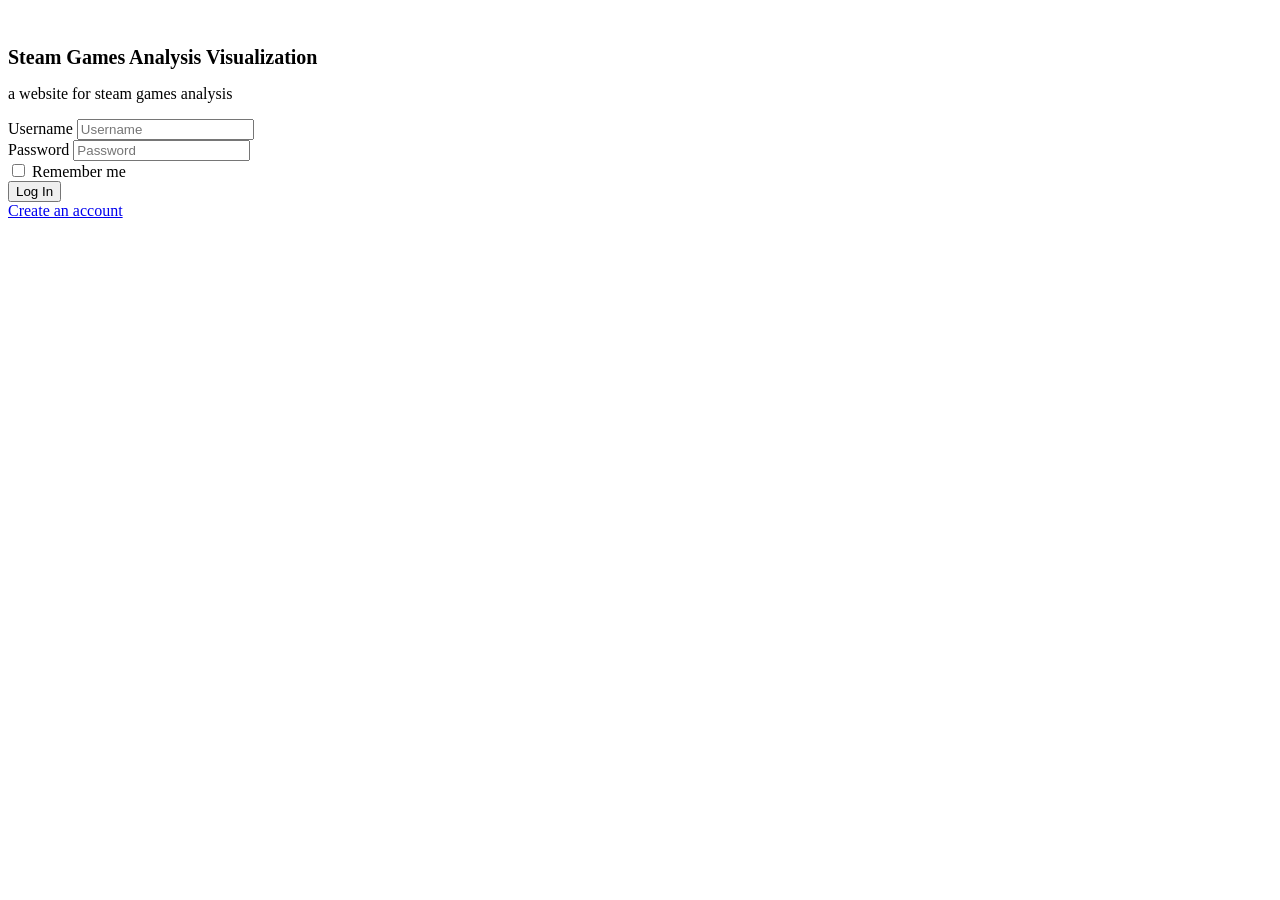
==== templates/pages-login.html @ b6d26b5e "Add files via upload init commit" ====
<!DOCTYPE html>
<html lang="en">

<head>
    <meta charset="utf-8">
    <meta http-equiv="X-UA-Compatible" content="IE=edge">
    <meta name="viewport" content="width=device-width, initial-scale=1.0, user-scalable=0, minimal-ui">
    <title>Steam Data Analysis</title>
    <meta content="Responsive admin theme build on top of Bootstrap 4" name="description">

    <link href="/static/css/bootstrap-datepicker.min.css" rel="stylesheet">

    <link href="/static/css/bootstrap.min.css" rel="stylesheet" type="text/css">
    <link href="/static/css/metismenu.min.css" rel="stylesheet" type="text/css">
    <link href="/static/css/icons.css" rel="stylesheet" type="text/css">
    <link href="/static/css/style.css" rel="stylesheet" type="text/css">

</head>

<body>
    <div class="accountbg"></div>

    <!-- Begin page -->
    <div class="home-btn d-none d-sm-block">
        <a href="../moban6030/index.html" class="text-white"><i class="mdi mdi-home h1"></i></a>
    </div>

    <div class="wrapper-page">

        <div class="container">
            <div class="row align-items-center justify-content-center">
                <div class="col-lg-5">
                    <div class="card card-pages shadow-none mt-4">
                        <div class="card-body">
                            <div class="text-center mt-0 mb-3">
                                <a href="../moban6030/index.html" class="logo logo-admin">
                                    <img src="/static/picture/logo-dark.png" class="mt-3" alt="" height="26"></a>
                                <h1 style="font-size: 20px; margin-top: 20px">Steam Games Analysis Visualization</h1>
                                <p class="text-muted w-75 mx-auto mb-4 mt-4">a website for steam games analysis</p>
                            </div>

                            <form class="form-horizontal mt-4" method="post" action="/login" novalidate>

                                <div class="form-group">
                                    <div class="col-12">
                                        <label for="username">Username</label>
                                        <input class="form-control" type="text" required="" name="username" id="username" placeholder="Username">
                                    </div>
                                </div>

                                <div class="form-group">
                                    <div class="col-12">
                                        <label for="password">Password</label>
                                        <input class="form-control" type="password" required="" name="password" id="password" placeholder="Password">
                                    </div>
                                </div>

                                <div class="form-group">
                                    <div class="col-12">
                                        <div class="checkbox checkbox-primary">
                                            <div class="custom-control custom-checkbox">
                                                <input type="checkbox" class="custom-control-input" id="customCheck1">
                                                <label class="custom-control-label" for="customCheck1"> Remember me</label>
                                            </div>
                                        </div>
                                    </div>
                                </div>

                                <div class="form-group text-center mt-3">
                                    <div class="col-12">
                                        <button class="btn btn-primary btn-block waves-effect waves-light" type="submit">Log In</button>
                                    </div>
                                </div>

                                <div class="form-group text-center mt-4">
                                    <div class="col-12">

                                        <div class="text-right">
                                            <a href="/register" class="text-muted">Create an account</a>
                                        </div>
                                    </div>
                                </div>



                            </form>

                        </div>

                    </div>

                </div>
            </div>
            <!-- end row -->
        </div>
    </div>

    <!-- jQuery  -->
    <script src="/static/js/jquery.min.js"></script>
    <script src="/static/js/bootstrap.bundle.min.js"></script>
    <script src="/static/js/jquery.slimscroll.js"></script>
    <script src="/static/js/waves.min.js"></script>

    <script src="/static/js/apexcharts.min.js"></script>
    <script src="/static/js/bootstrap-datepicker.min.js"></script>

    <!-- App js -->
    <script src="/static/js/app.js"></script>

</body>

</html>
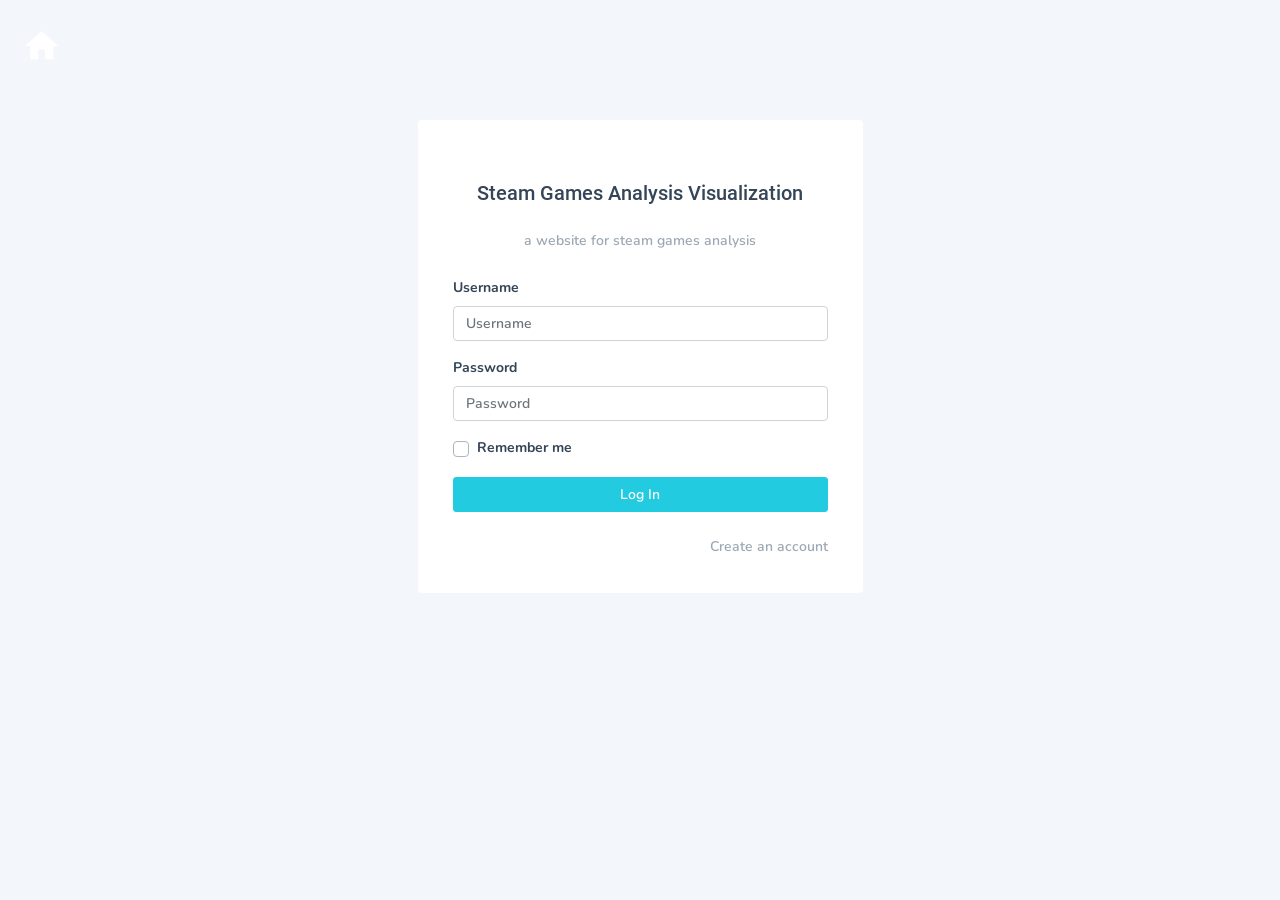
==== commit 4b421182: "finish total project" ====
--- a/templates/pages-login.html
+++ b/templates/pages-login.html
@@ -22,7 +22,7 @@
 
     <!-- Begin page -->
     <div class="home-btn d-none d-sm-block">
-        <a href="../moban6030/index.html" class="text-white"><i class="mdi mdi-home h1"></i></a>
+        <a href="index.html" class="text-white"><i class="mdi mdi-home h1"></i></a>
     </div>
 
     <div class="wrapper-page">
@@ -33,7 +33,7 @@
                     <div class="card card-pages shadow-none mt-4">
                         <div class="card-body">
                             <div class="text-center mt-0 mb-3">
-                                <a href="../moban6030/index.html" class="logo logo-admin">
+                                <a href="index.html" class="logo logo-admin">
                                     <img src="/static/picture/logo-dark.png" class="mt-3" alt="" height="26"></a>
                                 <h1 style="font-size: 20px; margin-top: 20px">Steam Games Analysis Visualization</h1>
                                 <p class="text-muted w-75 mx-auto mb-4 mt-4">a website for steam games analysis</p>
--- a/static/css/metismenu.min.css
+++ b/static/css/metismenu.min.css
@@ -0,0 +1,8 @@
+/*!
+* metismenu https://github.com/onokumus/metismenu#readme
+* A jQuery menu plugin
+* @version 3.0.4
+* @author Osman Nuri Okumus <onokumus@gmail.com> (https://github.com/onokumus)
+* @license: MIT 
+*/.metismenu .arrow{float:right;line-height:1.42857}[dir=rtl] .metismenu .arrow{float:left}.metismenu .glyphicon.arrow:before{content:"\e079"}.metismenu .mm-active>a>.glyphicon.arrow:before{content:"\e114"}.metismenu .fa.arrow:before{content:"\f104"}.metismenu .mm-active>a>.fa.arrow:before{content:"\f107"}.metismenu .ion.arrow:before{content:"\f3d2"}.metismenu .mm-active>a>.ion.arrow:before{content:"\f3d0"}.metismenu .plus-times{float:right}[dir=rtl] .metismenu .plus-times{float:left}.metismenu .fa.plus-times:before{content:"\f067"}.metismenu .mm-active>a>.fa.plus-times{-webkit-transform:rotate(45deg);transform:rotate(45deg)}.metismenu .plus-minus{float:right}[dir=rtl] .metismenu .plus-minus{float:left}.metismenu .fa.plus-minus:before{content:"\f067"}.metismenu .mm-active>a>.fa.plus-minus:before{content:"\f068"}.metismenu .mm-collapse:not(.mm-show){display:none}.metismenu .mm-collapsing{position:relative;height:0;overflow:hidden;transition-timing-function:ease;transition-duration:.35s;transition-property:height,visibility}.metismenu .has-arrow{position:relative}.metismenu .has-arrow:after{position:absolute;content:"";width:.5em;height:.5em;border-style:solid;border-width:1px 0 0 1px;border-color:initial;right:1em;-webkit-transform:rotate(-45deg) translateY(-50%);transform:rotate(-45deg) translateY(-50%);-webkit-transform-origin:top;transform-origin:top;top:50%;transition:all .3s ease-out}[dir=rtl] .metismenu .has-arrow:after{right:auto;left:1em;-webkit-transform:rotate(135deg) translateY(-50%);transform:rotate(135deg) translateY(-50%)}.metismenu .has-arrow[aria-expanded=true]:after,.metismenu .mm-active>.has-arrow:after{-webkit-transform:rotate(-135deg) translateY(-50%);transform:rotate(-135deg) translateY(-50%)}[dir=rtl] .metismenu .has-arrow[aria-expanded=true]:after,[dir=rtl] .metismenu .mm-active>.has-arrow:after{-webkit-transform:rotate(225deg) translateY(-50%);transform:rotate(225deg) translateY(-50%)}
+/*# sourceMappingURL=metisMenu.min.css.map */
--- a/static/css/icons.css
+++ b/static/css/icons.css
@@ -0,0 +1,27448 @@
+
+/*
+ Template Name: Zegva - Responsive Bootstrap 4 Admin Dashboard
+ Author: Themesdesign
+ Website: www.themesdesign.in
+ File: Icons
+ */
+/*!
+ * Font Awesome Free 5.6.1 by @fontawesome - https://fontawesome.com
+ * License - https://fontawesome.com/license/free (Icons: CC BY 4.0, Fonts: SIL OFL 1.1, Code: MIT License)
+ */
+.fa,
+.fas,
+.far,
+.fal,
+.fab {
+  -moz-osx-font-smoothing: grayscale;
+  -webkit-font-smoothing: antialiased;
+  display: inline-block;
+  font-style: normal;
+  font-variant: normal;
+  text-rendering: auto;
+  line-height: 1;
+}
+
+.fa-lg {
+  font-size: 1.33333em;
+  line-height: 0.75em;
+  vertical-align: -.0667em;
+}
+
+.fa-xs {
+  font-size: .75em;
+}
+
+.fa-sm {
+  font-size: .875em;
+}
+
+.fa-1x {
+  font-size: 1em;
+}
+
+.fa-2x {
+  font-size: 2em;
+}
+
+.fa-3x {
+  font-size: 3em;
+}
+
+.fa-4x {
+  font-size: 4em;
+}
+
+.fa-5x {
+  font-size: 5em;
+}
+
+.fa-6x {
+  font-size: 6em;
+}
+
+.fa-7x {
+  font-size: 7em;
+}
+
+.fa-8x {
+  font-size: 8em;
+}
+
+.fa-9x {
+  font-size: 9em;
+}
+
+.fa-10x {
+  font-size: 10em;
+}
+
+.fa-fw {
+  text-align: center;
+  width: 1.25em;
+}
+
+.fa-ul {
+  list-style-type: none;
+  margin-left: 2.5em;
+  padding-left: 0;
+}
+
+.fa-ul > li {
+  position: relative;
+}
+
+.fa-li {
+  left: -2em;
+  position: absolute;
+  text-align: center;
+  width: 2em;
+  line-height: inherit;
+}
+
+.fa-border {
+  border: solid 0.08em #eee;
+  border-radius: .1em;
+  padding: .2em .25em .15em;
+}
+
+.fa-pull-left {
+  float: left;
+}
+
+.fa-pull-right {
+  float: right;
+}
+
+.fa.fa-pull-left,
+.fas.fa-pull-left,
+.far.fa-pull-left,
+.fal.fa-pull-left,
+.fab.fa-pull-left {
+  margin-right: .3em;
+}
+
+.fa.fa-pull-right,
+.fas.fa-pull-right,
+.far.fa-pull-right,
+.fal.fa-pull-right,
+.fab.fa-pull-right {
+  margin-left: .3em;
+}
+
+.fa-spin {
+  -webkit-animation: fa-spin 2s infinite linear;
+  animation: fa-spin 2s infinite linear;
+}
+
+.fa-pulse {
+  -webkit-animation: fa-spin 1s infinite steps(8);
+  animation: fa-spin 1s infinite steps(8);
+}
+
+@-webkit-keyframes fa-spin {
+  0% {
+    -webkit-transform: rotate(0deg);
+    transform: rotate(0deg);
+  }
+  100% {
+    -webkit-transform: rotate(360deg);
+    transform: rotate(360deg);
+  }
+}
+
+@keyframes fa-spin {
+  0% {
+    -webkit-transform: rotate(0deg);
+    transform: rotate(0deg);
+  }
+  100% {
+    -webkit-transform: rotate(360deg);
+    transform: rotate(360deg);
+  }
+}
+
+.fa-rotate-90 {
+  -ms-filter: "progid:DXImageTransform.Microsoft.BasicImage(rotation=1)";
+  -webkit-transform: rotate(90deg);
+  transform: rotate(90deg);
+}
+
+.fa-rotate-180 {
+  -ms-filter: "progid:DXImageTransform.Microsoft.BasicImage(rotation=2)";
+  -webkit-transform: rotate(180deg);
+  transform: rotate(180deg);
+}
+
+.fa-rotate-270 {
+  -ms-filter: "progid:DXImageTransform.Microsoft.BasicImage(rotation=3)";
+  -webkit-transform: rotate(270deg);
+  transform: rotate(270deg);
+}
+
+.fa-flip-horizontal {
+  -ms-filter: "progid:DXImageTransform.Microsoft.BasicImage(rotation=0, mirror=1)";
+  -webkit-transform: scale(-1, 1);
+  transform: scale(-1, 1);
+}
+
+.fa-flip-vertical {
+  -ms-filter: "progid:DXImageTransform.Microsoft.BasicImage(rotation=2, mirror=1)";
+  -webkit-transform: scale(1, -1);
+  transform: scale(1, -1);
+}
+
+.fa-flip-horizontal.fa-flip-vertical {
+  -ms-filter: "progid:DXImageTransform.Microsoft.BasicImage(rotation=2, mirror=1)";
+  -webkit-transform: scale(-1, -1);
+  transform: scale(-1, -1);
+}
+
+:root .fa-rotate-90,
+:root .fa-rotate-180,
+:root .fa-rotate-270,
+:root .fa-flip-horizontal,
+:root .fa-flip-vertical {
+  -webkit-filter: none;
+  filter: none;
+}
+
+.fa-stack {
+  display: inline-block;
+  height: 2em;
+  line-height: 2em;
+  position: relative;
+  vertical-align: middle;
+  width: 2.5em;
+}
+
+.fa-stack-1x,
+.fa-stack-2x {
+  left: 0;
+  position: absolute;
+  text-align: center;
+  width: 100%;
+}
+
+.fa-stack-1x {
+  line-height: inherit;
+}
+
+.fa-stack-2x {
+  font-size: 2em;
+}
+
+.fa-inverse {
+  color: #fff;
+}
+
+/* Font Awesome uses the Unicode Private Use Area (PUA) to ensure screen
+readers do not read off random characters that represent icons */
+.fa-500px:before {
+  content: "\f26e";
+}
+
+.fa-accessible-icon:before {
+  content: "\f368";
+}
+
+.fa-accusoft:before {
+  content: "\f369";
+}
+
+.fa-acquisitions-incorporated:before {
+  content: "\f6af";
+}
+
+.fa-ad:before {
+  content: "\f641";
+}
+
+.fa-address-book:before {
+  content: "\f2b9";
+}
+
+.fa-address-card:before {
+  content: "\f2bb";
+}
+
+.fa-adjust:before {
+  content: "\f042";
+}
+
+.fa-adn:before {
+  content: "\f170";
+}
+
+.fa-adobe:before {
+  content: "\f778";
+}
+
+.fa-adversal:before {
+  content: "\f36a";
+}
+
+.fa-affiliatetheme:before {
+  content: "\f36b";
+}
+
+.fa-air-freshener:before {
+  content: "\f5d0";
+}
+
+.fa-algolia:before {
+  content: "\f36c";
+}
+
+.fa-align-center:before {
+  content: "\f037";
+}
+
+.fa-align-justify:before {
+  content: "\f039";
+}
+
+.fa-align-left:before {
+  content: "\f036";
+}
+
+.fa-align-right:before {
+  content: "\f038";
+}
+
+.fa-alipay:before {
+  content: "\f642";
+}
+
+.fa-allergies:before {
+  content: "\f461";
+}
+
+.fa-amazon:before {
+  content: "\f270";
+}
+
+.fa-amazon-pay:before {
+  content: "\f42c";
+}
+
+.fa-ambulance:before {
+  content: "\f0f9";
+}
+
+.fa-american-sign-language-interpreting:before {
+  content: "\f2a3";
+}
+
+.fa-amilia:before {
+  content: "\f36d";
+}
+
+.fa-anchor:before {
+  content: "\f13d";
+}
+
+.fa-android:before {
+  content: "\f17b";
+}
+
+.fa-angellist:before {
+  content: "\f209";
+}
+
+.fa-angle-double-down:before {
+  content: "\f103";
+}
+
+.fa-angle-double-left:before {
+  content: "\f100";
+}
+
+.fa-angle-double-right:before {
+  content: "\f101";
+}
+
+.fa-angle-double-up:before {
+  content: "\f102";
+}
+
+.fa-angle-down:before {
+  content: "\f107";
+}
+
+.fa-angle-left:before {
+  content: "\f104";
+}
+
+.fa-angle-right:before {
+  content: "\f105";
+}
+
+.fa-angle-up:before {
+  content: "\f106";
+}
+
+.fa-angry:before {
+  content: "\f556";
+}
+
+.fa-angrycreative:before {
+  content: "\f36e";
+}
+
+.fa-angular:before {
+  content: "\f420";
+}
+
+.fa-ankh:before {
+  content: "\f644";
+}
+
+.fa-app-store:before {
+  content: "\f36f";
+}
+
+.fa-app-store-ios:before {
+  content: "\f370";
+}
+
+.fa-apper:before {
+  content: "\f371";
+}
+
+.fa-apple:before {
+  content: "\f179";
+}
+
+.fa-apple-alt:before {
+  content: "\f5d1";
+}
+
+.fa-apple-pay:before {
+  content: "\f415";
+}
+
+.fa-archive:before {
+  content: "\f187";
+}
+
+.fa-archway:before {
+  content: "\f557";
+}
+
+.fa-arrow-alt-circle-down:before {
+  content: "\f358";
+}
+
+.fa-arrow-alt-circle-left:before {
+  content: "\f359";
+}
+
+.fa-arrow-alt-circle-right:before {
+  content: "\f35a";
+}
+
+.fa-arrow-alt-circle-up:before {
+  content: "\f35b";
+}
+
+.fa-arrow-circle-down:before {
+  content: "\f0ab";
+}
+
+.fa-arrow-circle-left:before {
+  content: "\f0a8";
+}
+
+.fa-arrow-circle-right:before {
+  content: "\f0a9";
+}
+
+.fa-arrow-circle-up:before {
+  content: "\f0aa";
+}
+
+.fa-arrow-down:before {
+  content: "\f063";
+}
+
+.fa-arrow-left:before {
+  content: "\f060";
+}
+
+.fa-arrow-right:before {
+  content: "\f061";
+}
+
+.fa-arrow-up:before {
+  content: "\f062";
+}
+
+.fa-arrows-alt:before {
+  content: "\f0b2";
+}
+
+.fa-arrows-alt-h:before {
+  content: "\f337";
+}
+
+.fa-arrows-alt-v:before {
+  content: "\f338";
+}
+
+.fa-artstation:before {
+  content: "\f77a";
+}
+
+.fa-assistive-listening-systems:before {
+  content: "\f2a2";
+}
+
+.fa-asterisk:before {
+  content: "\f069";
+}
+
+.fa-asymmetrik:before {
+  content: "\f372";
+}
+
+.fa-at:before {
+  content: "\f1fa";
+}
+
+.fa-atlas:before {
+  content: "\f558";
+}
+
+.fa-atlassian:before {
+  content: "\f77b";
+}
+
+.fa-atom:before {
+  content: "\f5d2";
+}
+
+.fa-audible:before {
+  content: "\f373";
+}
+
+.fa-audio-description:before {
+  content: "\f29e";
+}
+
+.fa-autoprefixer:before {
+  content: "\f41c";
+}
+
+.fa-avianex:before {
+  content: "\f374";
+}
+
+.fa-aviato:before {
+  content: "\f421";
+}
+
+.fa-award:before {
+  content: "\f559";
+}
+
+.fa-aws:before {
+  content: "\f375";
+}
+
+.fa-baby:before {
+  content: "\f77c";
+}
+
+.fa-baby-carriage:before {
+  content: "\f77d";
+}
+
+.fa-backspace:before {
+  content: "\f55a";
+}
+
+.fa-backward:before {
+  content: "\f04a";
+}
+
+.fa-balance-scale:before {
+  content: "\f24e";
+}
+
+.fa-ban:before {
+  content: "\f05e";
+}
+
+.fa-band-aid:before {
+  content: "\f462";
+}
+
+.fa-bandcamp:before {
+  content: "\f2d5";
+}
+
+.fa-barcode:before {
+  content: "\f02a";
+}
+
+.fa-bars:before {
+  content: "\f0c9";
+}
+
+.fa-baseball-ball:before {
+  content: "\f433";
+}
+
+.fa-basketball-ball:before {
+  content: "\f434";
+}
+
+.fa-bath:before {
+  content: "\f2cd";
+}
+
+.fa-battery-empty:before {
+  content: "\f244";
+}
+
+.fa-battery-full:before {
+  content: "\f240";
+}
+
+.fa-battery-half:before {
+  content: "\f242";
+}
+
+.fa-battery-quarter:before {
+  content: "\f243";
+}
+
+.fa-battery-three-quarters:before {
+  content: "\f241";
+}
+
+.fa-bed:before {
+  content: "\f236";
+}
+
+.fa-beer:before {
+  content: "\f0fc";
+}
+
+.fa-behance:before {
+  content: "\f1b4";
+}
+
+.fa-behance-square:before {
+  content: "\f1b5";
+}
+
+.fa-bell:before {
+  content: "\f0f3";
+}
+
+.fa-bell-slash:before {
+  content: "\f1f6";
+}
+
+.fa-bezier-curve:before {
+  content: "\f55b";
+}
+
+.fa-bible:before {
+  content: "\f647";
+}
+
+.fa-bicycle:before {
+  content: "\f206";
+}
+
+.fa-bimobject:before {
+  content: "\f378";
+}
+
+.fa-binoculars:before {
+  content: "\f1e5";
+}
+
+.fa-biohazard:before {
+  content: "\f780";
+}
+
+.fa-birthday-cake:before {
+  content: "\f1fd";
+}
+
+.fa-bitbucket:before {
+  content: "\f171";
+}
+
+.fa-bitcoin:before {
+  content: "\f379";
+}
+
+.fa-bity:before {
+  content: "\f37a";
+}
+
+.fa-black-tie:before {
+  content: "\f27e";
+}
+
+.fa-blackberry:before {
+  content: "\f37b";
+}
+
+.fa-blender:before {
+  content: "\f517";
+}
+
+.fa-blender-phone:before {
+  content: "\f6b6";
+}
+
+.fa-blind:before {
+  content: "\f29d";
+}
+
+.fa-blog:before {
+  content: "\f781";
+}
+
+.fa-blogger:before {
+  content: "\f37c";
+}
+
+.fa-blogger-b:before {
+  content: "\f37d";
+}
+
+.fa-bluetooth:before {
+  content: "\f293";
+}
+
+.fa-bluetooth-b:before {
+  content: "\f294";
+}
+
+.fa-bold:before {
+  content: "\f032";
+}
+
+.fa-bolt:before {
+  content: "\f0e7";
+}
+
+.fa-bomb:before {
+  content: "\f1e2";
+}
+
+.fa-bone:before {
+  content: "\f5d7";
+}
+
+.fa-bong:before {
+  content: "\f55c";
+}
+
+.fa-book:before {
+  content: "\f02d";
+}
+
+.fa-book-dead:before {
+  content: "\f6b7";
+}
+
+.fa-book-open:before {
+  content: "\f518";
+}
+
+.fa-book-reader:before {
+  content: "\f5da";
+}
+
+.fa-bookmark:before {
+  content: "\f02e";
+}
+
+.fa-bowling-ball:before {
+  content: "\f436";
+}
+
+.fa-box:before {
+  content: "\f466";
+}
+
+.fa-box-open:before {
+  content: "\f49e";
+}
+
+.fa-boxes:before {
+  content: "\f468";
+}
+
+.fa-braille:before {
+  content: "\f2a1";
+}
+
+.fa-brain:before {
+  content: "\f5dc";
+}
+
+.fa-briefcase:before {
+  content: "\f0b1";
+}
+
+.fa-briefcase-medical:before {
+  content: "\f469";
+}
+
+.fa-broadcast-tower:before {
+  content: "\f519";
+}
+
+.fa-broom:before {
+  content: "\f51a";
+}
+
+.fa-brush:before {
+  content: "\f55d";
+}
+
+.fa-btc:before {
+  content: "\f15a";
+}
+
+.fa-bug:before {
+  content: "\f188";
+}
+
+.fa-building:before {
+  content: "\f1ad";
+}
+
+.fa-bullhorn:before {
+  content: "\f0a1";
+}
+
+.fa-bullseye:before {
+  content: "\f140";
+}
+
+.fa-burn:before {
+  content: "\f46a";
+}
+
+.fa-buromobelexperte:before {
+  content: "\f37f";
+}
+
+.fa-bus:before {
+  content: "\f207";
+}
+
+.fa-bus-alt:before {
+  content: "\f55e";
+}
+
+.fa-business-time:before {
+  content: "\f64a";
+}
+
+.fa-buysellads:before {
+  content: "\f20d";
+}
+
+.fa-calculator:before {
+  content: "\f1ec";
+}
+
+.fa-calendar:before {
+  content: "\f133";
+}
+
+.fa-calendar-alt:before {
+  content: "\f073";
+}
+
+.fa-calendar-check:before {
+  content: "\f274";
+}
+
+.fa-calendar-day:before {
+  content: "\f783";
+}
+
+.fa-calendar-minus:before {
+  content: "\f272";
+}
+
+.fa-calendar-plus:before {
+  content: "\f271";
+}
+
+.fa-calendar-times:before {
+  content: "\f273";
+}
+
+.fa-calendar-week:before {
+  content: "\f784";
+}
+
+.fa-camera:before {
+  content: "\f030";
+}
+
+.fa-camera-retro:before {
+  content: "\f083";
+}
+
+.fa-campground:before {
+  content: "\f6bb";
+}
+
+.fa-canadian-maple-leaf:before {
+  content: "\f785";
+}
+
+.fa-candy-cane:before {
+  content: "\f786";
+}
+
+.fa-cannabis:before {
+  content: "\f55f";
+}
+
+.fa-capsules:before {
+  content: "\f46b";
+}
+
+.fa-car:before {
+  content: "\f1b9";
+}
+
+.fa-car-alt:before {
+  content: "\f5de";
+}
+
+.fa-car-battery:before {
+  content: "\f5df";
+}
+
+.fa-car-crash:before {
+  content: "\f5e1";
+}
+
+.fa-car-side:before {
+  content: "\f5e4";
+}
+
+.fa-caret-down:before {
+  content: "\f0d7";
+}
+
+.fa-caret-left:before {
+  content: "\f0d9";
+}
+
+.fa-caret-right:before {
+  content: "\f0da";
+}
+
+.fa-caret-square-down:before {
+  content: "\f150";
+}
+
+.fa-caret-square-left:before {
+  content: "\f191";
+}
+
+.fa-caret-square-right:before {
+  content: "\f152";
+}
+
+.fa-caret-square-up:before {
+  content: "\f151";
+}
+
+.fa-caret-up:before {
+  content: "\f0d8";
+}
+
+.fa-carrot:before {
+  content: "\f787";
+}
+
+.fa-cart-arrow-down:before {
+  content: "\f218";
+}
+
+.fa-cart-plus:before {
+  content: "\f217";
+}
+
+.fa-cash-register:before {
+  content: "\f788";
+}
+
+.fa-cat:before {
+  content: "\f6be";
+}
+
+.fa-cc-amazon-pay:before {
+  content: "\f42d";
+}
+
+.fa-cc-amex:before {
+  content: "\f1f3";
+}
+
+.fa-cc-apple-pay:before {
+  content: "\f416";
+}
+
+.fa-cc-diners-club:before {
+  content: "\f24c";
+}
+
+.fa-cc-discover:before {
+  content: "\f1f2";
+}
+
+.fa-cc-jcb:before {
+  content: "\f24b";
+}
+
+.fa-cc-mastercard:before {
+  content: "\f1f1";
+}
+
+.fa-cc-paypal:before {
+  content: "\f1f4";
+}
+
+.fa-cc-stripe:before {
+  content: "\f1f5";
+}
+
+.fa-cc-visa:before {
+  content: "\f1f0";
+}
+
+.fa-centercode:before {
+  content: "\f380";
+}
+
+.fa-centos:before {
+  content: "\f789";
+}
+
+.fa-certificate:before {
+  content: "\f0a3";
+}
+
+.fa-chair:before {
+  content: "\f6c0";
+}
+
+.fa-chalkboard:before {
+  content: "\f51b";
+}
+
+.fa-chalkboard-teacher:before {
+  content: "\f51c";
+}
+
+.fa-charging-station:before {
+  content: "\f5e7";
+}
+
+.fa-chart-area:before {
+  content: "\f1fe";
+}
+
+.fa-chart-bar:before {
+  content: "\f080";
+}
+
+.fa-chart-line:before {
+  content: "\f201";
+}
+
+.fa-chart-pie:before {
+  content: "\f200";
+}
+
+.fa-check:before {
+  content: "\f00c";
+}
+
+.fa-check-circle:before {
+  content: "\f058";
+}
+
+.fa-check-double:before {
+  content: "\f560";
+}
+
+.fa-check-square:before {
+  content: "\f14a";
+}
+
+.fa-chess:before {
+  content: "\f439";
+}
+
+.fa-chess-bishop:before {
+  content: "\f43a";
+}
+
+.fa-chess-board:before {
+  content: "\f43c";
+}
+
+.fa-chess-king:before {
+  content: "\f43f";
+}
+
+.fa-chess-knight:before {
+  content: "\f441";
+}
+
+.fa-chess-pawn:before {
+  content: "\f443";
+}
+
+.fa-chess-queen:before {
+  content: "\f445";
+}
+
+.fa-chess-rook:before {
+  content: "\f447";
+}
+
+.fa-chevron-circle-down:before {
+  content: "\f13a";
+}
+
+.fa-chevron-circle-left:before {
+  content: "\f137";
+}
+
+.fa-chevron-circle-right:before {
+  content: "\f138";
+}
+
+.fa-chevron-circle-up:before {
+  content: "\f139";
+}
+
+.fa-chevron-down:before {
+  content: "\f078";
+}
+
+.fa-chevron-left:before {
+  content: "\f053";
+}
+
+.fa-chevron-right:before {
+  content: "\f054";
+}
+
+.fa-chevron-up:before {
+  content: "\f077";
+}
+
+.fa-child:before {
+  content: "\f1ae";
+}
+
+.fa-chrome:before {
+  content: "\f268";
+}
+
+.fa-church:before {
+  content: "\f51d";
+}
+
+.fa-circle:before {
+  content: "\f111";
+}
+
+.fa-circle-notch:before {
+  content: "\f1ce";
+}
+
+.fa-city:before {
+  content: "\f64f";
+}
+
+.fa-clipboard:before {
+  content: "\f328";
+}
+
+.fa-clipboard-check:before {
+  content: "\f46c";
+}
+
+.fa-clipboard-list:before {
+  content: "\f46d";
+}
+
+.fa-clock:before {
+  content: "\f017";
+}
+
+.fa-clone:before {
+  content: "\f24d";
+}
+
+.fa-closed-captioning:before {
+  content: "\f20a";
+}
+
+.fa-cloud:before {
+  content: "\f0c2";
+}
+
+.fa-cloud-download-alt:before {
+  content: "\f381";
+}
+
+.fa-cloud-meatball:before {
+  content: "\f73b";
+}
+
+.fa-cloud-moon:before {
+  content: "\f6c3";
+}
+
+.fa-cloud-moon-rain:before {
+  content: "\f73c";
+}
+
+.fa-cloud-rain:before {
+  content: "\f73d";
+}
+
+.fa-cloud-showers-heavy:before {
+  content: "\f740";
+}
+
+.fa-cloud-sun:before {
+  content: "\f6c4";
+}
+
+.fa-cloud-sun-rain:before {
+  content: "\f743";
+}
+
+.fa-cloud-upload-alt:before {
+  content: "\f382";
+}
+
+.fa-cloudscale:before {
+  content: "\f383";
+}
+
+.fa-cloudsmith:before {
+  content: "\f384";
+}
+
+.fa-cloudversify:before {
+  content: "\f385";
+}
+
+.fa-cocktail:before {
+  content: "\f561";
+}
+
+.fa-code:before {
+  content: "\f121";
+}
+
+.fa-code-branch:before {
+  content: "\f126";
+}
+
+.fa-codepen:before {
+  content: "\f1cb";
+}
+
+.fa-codiepie:before {
+  content: "\f284";
+}
+
+.fa-coffee:before {
+  content: "\f0f4";
+}
+
+.fa-cog:before {
+  content: "\f013";
+}
+
+.fa-cogs:before {
+  content: "\f085";
+}
+
+.fa-coins:before {
+  content: "\f51e";
+}
+
+.fa-columns:before {
+  content: "\f0db";
+}
+
+.fa-comment:before {
+  content: "\f075";
+}
+
+.fa-comment-alt:before {
+  content: "\f27a";
+}
+
+.fa-comment-dollar:before {
+  content: "\f651";
+}
+
+.fa-comment-dots:before {
+  content: "\f4ad";
+}
+
+.fa-comment-slash:before {
+  content: "\f4b3";
+}
+
+.fa-comments:before {
+  content: "\f086";
+}
+
+.fa-comments-dollar:before {
+  content: "\f653";
+}
+
+.fa-compact-disc:before {
+  content: "\f51f";
+}
+
+.fa-compass:before {
+  content: "\f14e";
+}
+
+.fa-compress:before {
+  content: "\f066";
+}
+
+.fa-compress-arrows-alt:before {
+  content: "\f78c";
+}
+
+.fa-concierge-bell:before {
+  content: "\f562";
+}
+
+.fa-confluence:before {
+  content: "\f78d";
+}
+
+.fa-connectdevelop:before {
+  content: "\f20e";
+}
+
+.fa-contao:before {
+  content: "\f26d";
+}
+
+.fa-cookie:before {
+  content: "\f563";
+}
+
+.fa-cookie-bite:before {
+  content: "\f564";
+}
+
+.fa-copy:before {
+  content: "\f0c5";
+}
+
+.fa-copyright:before {
+  content: "\f1f9";
+}
+
+.fa-couch:before {
+  content: "\f4b8";
+}
+
+.fa-cpanel:before {
+  content: "\f388";
+}
+
+.fa-creative-commons:before {
+  content: "\f25e";
+}
+
+.fa-creative-commons-by:before {
+  content: "\f4e7";
+}
+
+.fa-creative-commons-nc:before {
+  content: "\f4e8";
+}
+
+.fa-creative-commons-nc-eu:before {
+  content: "\f4e9";
+}
+
+.fa-creative-commons-nc-jp:before {
+  content: "\f4ea";
+}
+
+.fa-creative-commons-nd:before {
+  content: "\f4eb";
+}
+
+.fa-creative-commons-pd:before {
+  content: "\f4ec";
+}
+
+.fa-creative-commons-pd-alt:before {
+  content: "\f4ed";
+}
+
+.fa-creative-commons-remix:before {
+  content: "\f4ee";
+}
+
+.fa-creative-commons-sa:before {
+  content: "\f4ef";
+}
+
+.fa-creative-commons-sampling:before {
+  content: "\f4f0";
+}
+
+.fa-creative-commons-sampling-plus:before {
+  content: "\f4f1";
+}
+
+.fa-creative-commons-share:before {
+  content: "\f4f2";
+}
+
+.fa-creative-commons-zero:before {
+  content: "\f4f3";
+}
+
+.fa-credit-card:before {
+  content: "\f09d";
+}
+
+.fa-critical-role:before {
+  content: "\f6c9";
+}
+
+.fa-crop:before {
+  content: "\f125";
+}
+
+.fa-crop-alt:before {
+  content: "\f565";
+}
+
+.fa-cross:before {
+  content: "\f654";
+}
+
+.fa-crosshairs:before {
+  content: "\f05b";
+}
+
+.fa-crow:before {
+  content: "\f520";
+}
+
+.fa-crown:before {
+  content: "\f521";
+}
+
+.fa-css3:before {
+  content: "\f13c";
+}
+
+.fa-css3-alt:before {
+  content: "\f38b";
+}
+
+.fa-cube:before {
+  content: "\f1b2";
+}
+
+.fa-cubes:before {
+  content: "\f1b3";
+}
+
+.fa-cut:before {
+  content: "\f0c4";
+}
+
+.fa-cuttlefish:before {
+  content: "\f38c";
+}
+
+.fa-d-and-d:before {
+  content: "\f38d";
+}
+
+.fa-d-and-d-beyond:before {
+  content: "\f6ca";
+}
+
+.fa-dashcube:before {
+  content: "\f210";
+}
+
+.fa-database:before {
+  content: "\f1c0";
+}
+
+.fa-deaf:before {
+  content: "\f2a4";
+}
+
+.fa-delicious:before {
+  content: "\f1a5";
+}
+
+.fa-democrat:before {
+  content: "\f747";
+}
+
+.fa-deploydog:before {
+  content: "\f38e";
+}
+
+.fa-deskpro:before {
+  content: "\f38f";
+}
+
+.fa-desktop:before {
+  content: "\f108";
+}
+
+.fa-dev:before {
+  content: "\f6cc";
+}
+
+.fa-deviantart:before {
+  content: "\f1bd";
+}
+
+.fa-dharmachakra:before {
+  content: "\f655";
+}
+
+.fa-dhl:before {
+  content: "\f790";
+}
+
+.fa-diagnoses:before {
+  content: "\f470";
+}
+
+.fa-diaspora:before {
+  content: "\f791";
+}
+
+.fa-dice:before {
+  content: "\f522";
+}
+
+.fa-dice-d20:before {
+  content: "\f6cf";
+}
+
+.fa-dice-d6:before {
+  content: "\f6d1";
+}
+
+.fa-dice-five:before {
+  content: "\f523";
+}
+
+.fa-dice-four:before {
+  content: "\f524";
+}
+
+.fa-dice-one:before {
+  content: "\f525";
+}
+
+.fa-dice-six:before {
+  content: "\f526";
+}
+
+.fa-dice-three:before {
+  content: "\f527";
+}
+
+.fa-dice-two:before {
+  content: "\f528";
+}
+
+.fa-digg:before {
+  content: "\f1a6";
+}
+
+.fa-digital-ocean:before {
+  content: "\f391";
+}
+
+.fa-digital-tachograph:before {
+  content: "\f566";
+}
+
+.fa-directions:before {
+  content: "\f5eb";
+}
+
+.fa-discord:before {
+  content: "\f392";
+}
+
+.fa-discourse:before {
+  content: "\f393";
+}
+
+.fa-divide:before {
+  content: "\f529";
+}
+
+.fa-dizzy:before {
+  content: "\f567";
+}
+
+.fa-dna:before {
+  content: "\f471";
+}
+
+.fa-dochub:before {
+  content: "\f394";
+}
+
+.fa-docker:before {
+  content: "\f395";
+}
+
+.fa-dog:before {
+  content: "\f6d3";
+}
+
+.fa-dollar-sign:before {
+  content: "\f155";
+}
+
+.fa-dolly:before {
+  content: "\f472";
+}
+
+.fa-dolly-flatbed:before {
+  content: "\f474";
+}
+
+.fa-donate:before {
+  content: "\f4b9";
+}
+
+.fa-door-closed:before {
+  content: "\f52a";
+}
+
+.fa-door-open:before {
+  content: "\f52b";
+}
+
+.fa-dot-circle:before {
+  content: "\f192";
+}
+
+.fa-dove:before {
+  content: "\f4ba";
+}
+
+.fa-download:before {
+  content: "\f019";
+}
+
+.fa-draft2digital:before {
+  content: "\f396";
+}
+
+.fa-drafting-compass:before {
+  content: "\f568";
+}
+
+.fa-dragon:before {
+  content: "\f6d5";
+}
+
+.fa-draw-polygon:before {
+  content: "\f5ee";
+}
+
+.fa-dribbble:before {
+  content: "\f17d";
+}
+
+.fa-dribbble-square:before {
+  content: "\f397";
+}
+
+.fa-dropbox:before {
+  content: "\f16b";
+}
+
+.fa-drum:before {
+  content: "\f569";
+}
+
+.fa-drum-steelpan:before {
+  content: "\f56a";
+}
+
+.fa-drumstick-bite:before {
+  content: "\f6d7";
+}
+
+.fa-drupal:before {
+  content: "\f1a9";
+}
+
+.fa-dumbbell:before {
+  content: "\f44b";
+}
+
+.fa-dumpster:before {
+  content: "\f793";
+}
+
+.fa-dumpster-fire:before {
+  content: "\f794";
+}
+
+.fa-dungeon:before {
+  content: "\f6d9";
+}
+
+.fa-dyalog:before {
+  content: "\f399";
+}
+
+.fa-earlybirds:before {
+  content: "\f39a";
+}
+
+.fa-ebay:before {
+  content: "\f4f4";
+}
+
+.fa-edge:before {
+  content: "\f282";
+}
+
+.fa-edit:before {
+  content: "\f044";
+}
+
+.fa-eject:before {
+  content: "\f052";
+}
+
+.fa-elementor:before {
+  content: "\f430";
+}
+
+.fa-ellipsis-h:before {
+  content: "\f141";
+}
+
+.fa-ellipsis-v:before {
+  content: "\f142";
+}
+
+.fa-ello:before {
+  content: "\f5f1";
+}
+
+.fa-ember:before {
+  content: "\f423";
+}
+
+.fa-empire:before {
+  content: "\f1d1";
+}
+
+.fa-envelope:before {
+  content: "\f0e0";
+}
+
+.fa-envelope-open:before {
+  content: "\f2b6";
+}
+
+.fa-envelope-open-text:before {
+  content: "\f658";
+}
+
+.fa-envelope-square:before {
+  content: "\f199";
+}
+
+.fa-envira:before {
+  content: "\f299";
+}
+
+.fa-equals:before {
+  content: "\f52c";
+}
+
+.fa-eraser:before {
+  content: "\f12d";
+}
+
+.fa-erlang:before {
+  content: "\f39d";
+}
+
+.fa-ethereum:before {
+  content: "\f42e";
+}
+
+.fa-ethernet:before {
+  content: "\f796";
+}
+
+.fa-etsy:before {
+  content: "\f2d7";
+}
+
+.fa-euro-sign:before {
+  content: "\f153";
+}
+
+.fa-exchange-alt:before {
+  content: "\f362";
+}
+
+.fa-exclamation:before {
+  content: "\f12a";
+}
+
+.fa-exclamation-circle:before {
+  content: "\f06a";
+}
+
+.fa-exclamation-triangle:before {
+  content: "\f071";
+}
+
+.fa-expand:before {
+  content: "\f065";
+}
+
+.fa-expand-arrows-alt:before {
+  content: "\f31e";
+}
+
+.fa-expeditedssl:before {
+  content: "\f23e";
+}
+
+.fa-external-link-alt:before {
+  content: "\f35d";
+}
+
+.fa-external-link-square-alt:before {
+  content: "\f360";
+}
+
+.fa-eye:before {
+  content: "\f06e";
+}
+
+.fa-eye-dropper:before {
+  content: "\f1fb";
+}
+
+.fa-eye-slash:before {
+  content: "\f070";
+}
+
+.fa-facebook:before {
+  content: "\f09a";
+}
+
+.fa-facebook-f:before {
+  content: "\f39e";
+}
+
+.fa-facebook-messenger:before {
+  content: "\f39f";
+}
+
+.fa-facebook-square:before {
+  content: "\f082";
+}
+
+.fa-fantasy-flight-games:before {
+  content: "\f6dc";
+}
+
+.fa-fast-backward:before {
+  content: "\f049";
+}
+
+.fa-fast-forward:before {
+  content: "\f050";
+}
+
+.fa-fax:before {
+  content: "\f1ac";
+}
+
+.fa-feather:before {
+  content: "\f52d";
+}
+
+.fa-feather-alt:before {
+  content: "\f56b";
+}
+
+.fa-fedex:before {
+  content: "\f797";
+}
+
+.fa-fedora:before {
+  content: "\f798";
+}
+
+.fa-female:before {
+  content: "\f182";
+}
+
+.fa-fighter-jet:before {
+  content: "\f0fb";
+}
+
+.fa-figma:before {
+  content: "\f799";
+}
+
+.fa-file:before {
+  content: "\f15b";
+}
+
+.fa-file-alt:before {
+  content: "\f15c";
+}
+
+.fa-file-archive:before {
+  content: "\f1c6";
+}
+
+.fa-file-audio:before {
+  content: "\f1c7";
+}
+
+.fa-file-code:before {
+  content: "\f1c9";
+}
+
+.fa-file-contract:before {
+  content: "\f56c";
+}
+
+.fa-file-csv:before {
+  content: "\f6dd";
+}
+
+.fa-file-download:before {
+  content: "\f56d";
+}
+
+.fa-file-excel:before {
+  content: "\f1c3";
+}
+
+.fa-file-export:before {
+  content: "\f56e";
+}
+
+.fa-file-image:before {
+  content: "\f1c5";
+}
+
+.fa-file-import:before {
+  content: "\f56f";
+}
+
+.fa-file-invoice:before {
+  content: "\f570";
+}
+
+.fa-file-invoice-dollar:before {
+  content: "\f571";
+}
+
+.fa-file-medical:before {
+  content: "\f477";
+}
+
+.fa-file-medical-alt:before {
+  content: "\f478";
+}
+
+.fa-file-pdf:before {
+  content: "\f1c1";
+}
+
+.fa-file-powerpoint:before {
+  content: "\f1c4";
+}
+
+.fa-file-prescription:before {
+  content: "\f572";
+}
+
+.fa-file-signature:before {
+  content: "\f573";
+}
+
+.fa-file-upload:before {
+  content: "\f574";
+}
+
+.fa-file-video:before {
+  content: "\f1c8";
+}
+
+.fa-file-word:before {
+  content: "\f1c2";
+}
+
+.fa-fill:before {
+  content: "\f575";
+}
+
+.fa-fill-drip:before {
+  content: "\f576";
+}
+
+.fa-film:before {
+  content: "\f008";
+}
+
+.fa-filter:before {
+  content: "\f0b0";
+}
+
+.fa-fingerprint:before {
+  content: "\f577";
+}
+
+.fa-fire:before {
+  content: "\f06d";
+}
+
+.fa-fire-extinguisher:before {
+  content: "\f134";
+}
+
+.fa-firefox:before {
+  content: "\f269";
+}
+
+.fa-first-aid:before {
+  content: "\f479";
+}
+
+.fa-first-order:before {
+  content: "\f2b0";
+}
+
+.fa-first-order-alt:before {
+  content: "\f50a";
+}
+
+.fa-firstdraft:before {
+  content: "\f3a1";
+}
+
+.fa-fish:before {
+  content: "\f578";
+}
+
+.fa-fist-raised:before {
+  content: "\f6de";
+}
+
+.fa-flag:before {
+  content: "\f024";
+}
+
+.fa-flag-checkered:before {
+  content: "\f11e";
+}
+
+.fa-flag-usa:before {
+  content: "\f74d";
+}
+
+.fa-flask:before {
+  content: "\f0c3";
+}
+
+.fa-flickr:before {
+  content: "\f16e";
+}
+
+.fa-flipboard:before {
+  content: "\f44d";
+}
+
+.fa-flushed:before {
+  content: "\f579";
+}
+
+.fa-fly:before {
+  content: "\f417";
+}
+
+.fa-folder:before {
+  content: "\f07b";
+}
+
+.fa-folder-minus:before {
+  content: "\f65d";
+}
+
+.fa-folder-open:before {
+  content: "\f07c";
+}
+
+.fa-folder-plus:before {
+  content: "\f65e";
+}
+
+.fa-font:before {
+  content: "\f031";
+}
+
+.fa-font-awesome:before {
+  content: "\f2b4";
+}
+
+.fa-font-awesome-alt:before {
+  content: "\f35c";
+}
+
+.fa-font-awesome-flag:before {
+  content: "\f425";
+}
+
+.fa-font-awesome-logo-full:before {
+  content: "\f4e6";
+}
+
+.fa-fonticons:before {
+  content: "\f280";
+}
+
+.fa-fonticons-fi:before {
+  content: "\f3a2";
+}
+
+.fa-football-ball:before {
+  content: "\f44e";
+}
+
+.fa-fort-awesome:before {
+  content: "\f286";
+}
+
+.fa-fort-awesome-alt:before {
+  content: "\f3a3";
+}
+
+.fa-forumbee:before {
+  content: "\f211";
+}
+
+.fa-forward:before {
+  content: "\f04e";
+}
+
+.fa-foursquare:before {
+  content: "\f180";
+}
+
+.fa-free-code-camp:before {
+  content: "\f2c5";
+}
+
+.fa-freebsd:before {
+  content: "\f3a4";
+}
+
+.fa-frog:before {
+  content: "\f52e";
+}
+
+.fa-frown:before {
+  content: "\f119";
+}
+
+.fa-frown-open:before {
+  content: "\f57a";
+}
+
+.fa-fulcrum:before {
+  content: "\f50b";
+}
+
+.fa-funnel-dollar:before {
+  content: "\f662";
+}
+
+.fa-futbol:before {
+  content: "\f1e3";
+}
+
+.fa-galactic-republic:before {
+  content: "\f50c";
+}
+
+.fa-galactic-senate:before {
+  content: "\f50d";
+}
+
+.fa-gamepad:before {
+  content: "\f11b";
+}
+
+.fa-gas-pump:before {
+  content: "\f52f";
+}
+
+.fa-gavel:before {
+  content: "\f0e3";
+}
+
+.fa-gem:before {
+  content: "\f3a5";
+}
+
+.fa-genderless:before {
+  content: "\f22d";
+}
+
+.fa-get-pocket:before {
+  content: "\f265";
+}
+
+.fa-gg:before {
+  content: "\f260";
+}
+
+.fa-gg-circle:before {
+  content: "\f261";
+}
+
+.fa-ghost:before {
+  content: "\f6e2";
+}
+
+.fa-gift:before {
+  content: "\f06b";
+}
+
+.fa-gifts:before {
+  content: "\f79c";
+}
+
+.fa-git:before {
+  content: "\f1d3";
+}
+
+.fa-git-square:before {
+  content: "\f1d2";
+}
+
+.fa-github:before {
+  content: "\f09b";
+}
+
+.fa-github-alt:before {
+  content: "\f113";
+}
+
+.fa-github-square:before {
+  content: "\f092";
+}
+
+.fa-gitkraken:before {
+  content: "\f3a6";
+}
+
+.fa-gitlab:before {
+  content: "\f296";
+}
+
+.fa-gitter:before {
+  content: "\f426";
+}
+
+.fa-glass-cheers:before {
+  content: "\f79f";
+}
+
+.fa-glass-martini:before {
+  content: "\f000";
+}
+
+.fa-glass-martini-alt:before {
+  content: "\f57b";
+}
+
+.fa-glass-whiskey:before {
+  content: "\f7a0";
+}
+
+.fa-glasses:before {
+  content: "\f530";
+}
+
+.fa-glide:before {
+  content: "\f2a5";
+}
+
+.fa-glide-g:before {
+  content: "\f2a6";
+}
+
+.fa-globe:before {
+  content: "\f0ac";
+}
+
+.fa-globe-africa:before {
+  content: "\f57c";
+}
+
+.fa-globe-americas:before {
+  content: "\f57d";
+}
+
+.fa-globe-asia:before {
+  content: "\f57e";
+}
+
+.fa-globe-europe:before {
+  content: "\f7a2";
+}
+
+.fa-gofore:before {
+  content: "\f3a7";
+}
+
+.fa-golf-ball:before {
+  content: "\f450";
+}
+
+.fa-goodreads:before {
+  content: "\f3a8";
+}
+
+.fa-goodreads-g:before {
+  content: "\f3a9";
+}
+
+.fa-google:before {
+  content: "\f1a0";
+}
+
+.fa-google-drive:before {
+  content: "\f3aa";
+}
+
+.fa-google-play:before {
+  content: "\f3ab";
+}
+
+.fa-google-plus:before {
+  content: "\f2b3";
+}
+
+.fa-google-plus-g:before {
+  content: "\f0d5";
+}
+
+.fa-google-plus-square:before {
+  content: "\f0d4";
+}
+
+.fa-google-wallet:before {
+  content: "\f1ee";
+}
+
+.fa-gopuram:before {
+  content: "\f664";
+}
+
+.fa-graduation-cap:before {
+  content: "\f19d";
+}
+
+.fa-gratipay:before {
+  content: "\f184";
+}
+
+.fa-grav:before {
+  content: "\f2d6";
+}
+
+.fa-greater-than:before {
+  content: "\f531";
+}
+
+.fa-greater-than-equal:before {
+  content: "\f532";
+}
+
+.fa-grimace:before {
+  content: "\f57f";
+}
+
+.fa-grin:before {
+  content: "\f580";
+}
+
+.fa-grin-alt:before {
+  content: "\f581";
+}
+
+.fa-grin-beam:before {
+  content: "\f582";
+}
+
+.fa-grin-beam-sweat:before {
+  content: "\f583";
+}
+
+.fa-grin-hearts:before {
+  content: "\f584";
+}
+
+.fa-grin-squint:before {
+  content: "\f585";
+}
+
+.fa-grin-squint-tears:before {
+  content: "\f586";
+}
+
+.fa-grin-stars:before {
+  content: "\f587";
+}
+
+.fa-grin-tears:before {
+  content: "\f588";
+}
+
+.fa-grin-tongue:before {
+  content: "\f589";
+}
+
+.fa-grin-tongue-squint:before {
+  content: "\f58a";
+}
+
+.fa-grin-tongue-wink:before {
+  content: "\f58b";
+}
+
+.fa-grin-wink:before {
+  content: "\f58c";
+}
+
+.fa-grip-horizontal:before {
+  content: "\f58d";
+}
+
+.fa-grip-lines:before {
+  content: "\f7a4";
+}
+
+.fa-grip-lines-vertical:before {
+  content: "\f7a5";
+}
+
+.fa-grip-vertical:before {
+  content: "\f58e";
+}
+
+.fa-gripfire:before {
+  content: "\f3ac";
+}
+
+.fa-grunt:before {
+  content: "\f3ad";
+}
+
+.fa-guitar:before {
+  content: "\f7a6";
+}
+
+.fa-gulp:before {
+  content: "\f3ae";
+}
+
+.fa-h-square:before {
+  content: "\f0fd";
+}
+
+.fa-hacker-news:before {
+  content: "\f1d4";
+}
+
+.fa-hacker-news-square:before {
+  content: "\f3af";
+}
+
+.fa-hackerrank:before {
+  content: "\f5f7";
+}
+
+.fa-hammer:before {
+  content: "\f6e3";
+}
+
+.fa-hamsa:before {
+  content: "\f665";
+}
+
+.fa-hand-holding:before {
+  content: "\f4bd";
+}
+
+.fa-hand-holding-heart:before {
+  content: "\f4be";
+}
+
+.fa-hand-holding-usd:before {
+  content: "\f4c0";
+}
+
+.fa-hand-lizard:before {
+  content: "\f258";
+}
+
+.fa-hand-paper:before {
+  content: "\f256";
+}
+
+.fa-hand-peace:before {
+  content: "\f25b";
+}
+
+.fa-hand-point-down:before {
+  content: "\f0a7";
+}
+
+.fa-hand-point-left:before {
+  content: "\f0a5";
+}
+
+.fa-hand-point-right:before {
+  content: "\f0a4";
+}
+
+.fa-hand-point-up:before {
+  content: "\f0a6";
+}
+
+.fa-hand-pointer:before {
+  content: "\f25a";
+}
+
+.fa-hand-rock:before {
+  content: "\f255";
+}
+
+.fa-hand-scissors:before {
+  content: "\f257";
+}
+
+.fa-hand-spock:before {
+  content: "\f259";
+}
+
+.fa-hands:before {
+  content: "\f4c2";
+}
+
+.fa-hands-helping:before {
+  content: "\f4c4";
+}
+
+.fa-handshake:before {
+  content: "\f2b5";
+}
+
+.fa-hanukiah:before {
+  content: "\f6e6";
+}
+
+.fa-hashtag:before {
+  content: "\f292";
+}
+
+.fa-hat-wizard:before {
+  content: "\f6e8";
+}
+
+.fa-haykal:before {
+  content: "\f666";
+}
+
+.fa-hdd:before {
+  content: "\f0a0";
+}
+
+.fa-heading:before {
+  content: "\f1dc";
+}
+
+.fa-headphones:before {
+  content: "\f025";
+}
+
+.fa-headphones-alt:before {
+  content: "\f58f";
+}
+
+.fa-headset:before {
+  content: "\f590";
+}
+
+.fa-heart:before {
+  content: "\f004";
+}
+
+.fa-heart-broken:before {
+  content: "\f7a9";
+}
+
+.fa-heartbeat:before {
+  content: "\f21e";
+}
+
+.fa-helicopter:before {
+  content: "\f533";
+}
+
+.fa-highlighter:before {
+  content: "\f591";
+}
+
+.fa-hiking:before {
+  content: "\f6ec";
+}
+
+.fa-hippo:before {
+  content: "\f6ed";
+}
+
+.fa-hips:before {
+  content: "\f452";
+}
+
+.fa-hire-a-helper:before {
+  content: "\f3b0";
+}
+
+.fa-history:before {
+  content: "\f1da";
+}
+
+.fa-hockey-puck:before {
+  content: "\f453";
+}
+
+.fa-holly-berry:before {
+  content: "\f7aa";
+}
+
+.fa-home:before {
+  content: "\f015";
+}
+
+.fa-hooli:before {
+  content: "\f427";
+}
+
+.fa-hornbill:before {
+  content: "\f592";
+}
+
+.fa-horse:before {
+  content: "\f6f0";
+}
+
+.fa-horse-head:before {
+  content: "\f7ab";
+}
+
+.fa-hospital:before {
+  content: "\f0f8";
+}
+
+.fa-hospital-alt:before {
+  content: "\f47d";
+}
+
+.fa-hospital-symbol:before {
+  content: "\f47e";
+}
+
+.fa-hot-tub:before {
+  content: "\f593";
+}
+
+.fa-hotel:before {
+  content: "\f594";
+}
+
+.fa-hotjar:before {
+  content: "\f3b1";
+}
+
+.fa-hourglass:before {
+  content: "\f254";
+}
+
+.fa-hourglass-end:before {
+  content: "\f253";
+}
+
+.fa-hourglass-half:before {
+  content: "\f252";
+}
+
+.fa-hourglass-start:before {
+  content: "\f251";
+}
+
+.fa-house-damage:before {
+  content: "\f6f1";
+}
+
+.fa-houzz:before {
+  content: "\f27c";
+}
+
+.fa-hryvnia:before {
+  content: "\f6f2";
+}
+
+.fa-html5:before {
+  content: "\f13b";
+}
+
+.fa-hubspot:before {
+  content: "\f3b2";
+}
+
+.fa-i-cursor:before {
+  content: "\f246";
+}
+
+.fa-icicles:before {
+  content: "\f7ad";
+}
+
+.fa-id-badge:before {
+  content: "\f2c1";
+}
+
+.fa-id-card:before {
+  content: "\f2c2";
+}
+
+.fa-id-card-alt:before {
+  content: "\f47f";
+}
+
+.fa-igloo:before {
+  content: "\f7ae";
+}
+
+.fa-image:before {
+  content: "\f03e";
+}
+
+.fa-images:before {
+  content: "\f302";
+}
+
+.fa-imdb:before {
+  content: "\f2d8";
+}
+
+.fa-inbox:before {
+  content: "\f01c";
+}
+
+.fa-indent:before {
+  content: "\f03c";
+}
+
+.fa-industry:before {
+  content: "\f275";
+}
+
+.fa-infinity:before {
+  content: "\f534";
+}
+
+.fa-info:before {
+  content: "\f129";
+}
+
+.fa-info-circle:before {
+  content: "\f05a";
+}
+
+.fa-instagram:before {
+  content: "\f16d";
+}
+
+.fa-intercom:before {
+  content: "\f7af";
+}
+
+.fa-internet-explorer:before {
+  content: "\f26b";
+}
+
+.fa-invision:before {
+  content: "\f7b0";
+}
+
+.fa-ioxhost:before {
+  content: "\f208";
+}
+
+.fa-italic:before {
+  content: "\f033";
+}
+
+.fa-itunes:before {
+  content: "\f3b4";
+}
+
+.fa-itunes-note:before {
+  content: "\f3b5";
+}
+
+.fa-java:before {
+  content: "\f4e4";
+}
+
+.fa-jedi:before {
+  content: "\f669";
+}
+
+.fa-jedi-order:before {
+  content: "\f50e";
+}
+
+.fa-jenkins:before {
+  content: "\f3b6";
+}
+
+.fa-jira:before {
+  content: "\f7b1";
+}
+
+.fa-joget:before {
+  content: "\f3b7";
+}
+
+.fa-joint:before {
+  content: "\f595";
+}
+
+.fa-joomla:before {
+  content: "\f1aa";
+}
+
+.fa-journal-whills:before {
+  content: "\f66a";
+}
+
+.fa-js:before {
+  content: "\f3b8";
+}
+
+.fa-js-square:before {
+  content: "\f3b9";
+}
+
+.fa-jsfiddle:before {
+  content: "\f1cc";
+}
+
+.fa-kaaba:before {
+  content: "\f66b";
+}
+
+.fa-kaggle:before {
+  content: "\f5fa";
+}
+
+.fa-key:before {
+  content: "\f084";
+}
+
+.fa-keybase:before {
+  content: "\f4f5";
+}
+
+.fa-keyboard:before {
+  content: "\f11c";
+}
+
+.fa-keycdn:before {
+  content: "\f3ba";
+}
+
+.fa-khanda:before {
+  content: "\f66d";
+}
+
+.fa-kickstarter:before {
+  content: "\f3bb";
+}
+
+.fa-kickstarter-k:before {
+  content: "\f3bc";
+}
+
+.fa-kiss:before {
+  content: "\f596";
+}
+
+.fa-kiss-beam:before {
+  content: "\f597";
+}
+
+.fa-kiss-wink-heart:before {
+  content: "\f598";
+}
+
+.fa-kiwi-bird:before {
+  content: "\f535";
+}
+
+.fa-korvue:before {
+  content: "\f42f";
+}
+
+.fa-landmark:before {
+  content: "\f66f";
+}
+
+.fa-language:before {
+  content: "\f1ab";
+}
+
+.fa-laptop:before {
+  content: "\f109";
+}
+
+.fa-laptop-code:before {
+  content: "\f5fc";
+}
+
+.fa-laravel:before {
+  content: "\f3bd";
+}
+
+.fa-lastfm:before {
+  content: "\f202";
+}
+
+.fa-lastfm-square:before {
+  content: "\f203";
+}
+
+.fa-laugh:before {
+  content: "\f599";
+}
+
+.fa-laugh-beam:before {
+  content: "\f59a";
+}
+
+.fa-laugh-squint:before {
+  content: "\f59b";
+}
+
+.fa-laugh-wink:before {
+  content: "\f59c";
+}
+
+.fa-layer-group:before {
+  content: "\f5fd";
+}
+
+.fa-leaf:before {
+  content: "\f06c";
+}
+
+.fa-leanpub:before {
+  content: "\f212";
+}
+
+.fa-lemon:before {
+  content: "\f094";
+}
+
+.fa-less:before {
+  content: "\f41d";
+}
+
+.fa-less-than:before {
+  content: "\f536";
+}
+
+.fa-less-than-equal:before {
+  content: "\f537";
+}
+
+.fa-level-down-alt:before {
+  content: "\f3be";
+}
+
+.fa-level-up-alt:before {
+  content: "\f3bf";
+}
+
+.fa-life-ring:before {
+  content: "\f1cd";
+}
+
+.fa-lightbulb:before {
+  content: "\f0eb";
+}
+
+.fa-line:before {
+  content: "\f3c0";
+}
+
+.fa-link:before {
+  content: "\f0c1";
+}
+
+.fa-linkedin:before {
+  content: "\f08c";
+}
+
+.fa-linkedin-in:before {
+  content: "\f0e1";
+}
+
+.fa-linode:before {
+  content: "\f2b8";
+}
+
+.fa-linux:before {
+  content: "\f17c";
+}
+
+.fa-lira-sign:before {
+  content: "\f195";
+}
+
+.fa-list:before {
+  content: "\f03a";
+}
+
+.fa-list-alt:before {
+  content: "\f022";
+}
+
+.fa-list-ol:before {
+  content: "\f0cb";
+}
+
+.fa-list-ul:before {
+  content: "\f0ca";
+}
+
+.fa-location-arrow:before {
+  content: "\f124";
+}
+
+.fa-lock:before {
+  content: "\f023";
+}
+
+.fa-lock-open:before {
+  content: "\f3c1";
+}
+
+.fa-long-arrow-alt-down:before {
+  content: "\f309";
+}
+
+.fa-long-arrow-alt-left:before {
+  content: "\f30a";
+}
+
+.fa-long-arrow-alt-right:before {
+  content: "\f30b";
+}
+
+.fa-long-arrow-alt-up:before {
+  content: "\f30c";
+}
+
+.fa-low-vision:before {
+  content: "\f2a8";
+}
+
+.fa-luggage-cart:before {
+  content: "\f59d";
+}
+
+.fa-lyft:before {
+  content: "\f3c3";
+}
+
+.fa-magento:before {
+  content: "\f3c4";
+}
+
+.fa-magic:before {
+  content: "\f0d0";
+}
+
+.fa-magnet:before {
+  content: "\f076";
+}
+
+.fa-mail-bulk:before {
+  content: "\f674";
+}
+
+.fa-mailchimp:before {
+  content: "\f59e";
+}
+
+.fa-male:before {
+  content: "\f183";
+}
+
+.fa-mandalorian:before {
+  content: "\f50f";
+}
+
+.fa-map:before {
+  content: "\f279";
+}
+
+.fa-map-marked:before {
+  content: "\f59f";
+}
+
+.fa-map-marked-alt:before {
+  content: "\f5a0";
+}
+
+.fa-map-marker:before {
+  content: "\f041";
+}
+
+.fa-map-marker-alt:before {
+  content: "\f3c5";
+}
+
+.fa-map-pin:before {
+  content: "\f276";
+}
+
+.fa-map-signs:before {
+  content: "\f277";
+}
+
+.fa-markdown:before {
+  content: "\f60f";
+}
+
+.fa-marker:before {
+  content: "\f5a1";
+}
+
+.fa-mars:before {
+  content: "\f222";
+}
+
+.fa-mars-double:before {
+  content: "\f227";
+}
+
+.fa-mars-stroke:before {
+  content: "\f229";
+}
+
+.fa-mars-stroke-h:before {
+  content: "\f22b";
+}
+
+.fa-mars-stroke-v:before {
+  content: "\f22a";
+}
+
+.fa-mask:before {
+  content: "\f6fa";
+}
+
+.fa-mastodon:before {
+  content: "\f4f6";
+}
+
+.fa-maxcdn:before {
+  content: "\f136";
+}
+
+.fa-medal:before {
+  content: "\f5a2";
+}
+
+.fa-medapps:before {
+  content: "\f3c6";
+}
+
+.fa-medium:before {
+  content: "\f23a";
+}
+
+.fa-medium-m:before {
+  content: "\f3c7";
+}
+
+.fa-medkit:before {
+  content: "\f0fa";
+}
+
+.fa-medrt:before {
+  content: "\f3c8";
+}
+
+.fa-meetup:before {
+  content: "\f2e0";
+}
+
+.fa-megaport:before {
+  content: "\f5a3";
+}
+
+.fa-meh:before {
+  content: "\f11a";
+}
+
+.fa-meh-blank:before {
+  content: "\f5a4";
+}
+
+.fa-meh-rolling-eyes:before {
+  content: "\f5a5";
+}
+
+.fa-memory:before {
+  content: "\f538";
+}
+
+.fa-mendeley:before {
+  content: "\f7b3";
+}
+
+.fa-menorah:before {
+  content: "\f676";
+}
+
+.fa-mercury:before {
+  content: "\f223";
+}
+
+.fa-meteor:before {
+  content: "\f753";
+}
+
+.fa-microchip:before {
+  content: "\f2db";
+}
+
+.fa-microphone:before {
+  content: "\f130";
+}
+
+.fa-microphone-alt:before {
+  content: "\f3c9";
+}
+
+.fa-microphone-alt-slash:before {
+  content: "\f539";
+}
+
+.fa-microphone-slash:before {
+  content: "\f131";
+}
+
+.fa-microscope:before {
+  content: "\f610";
+}
+
+.fa-microsoft:before {
+  content: "\f3ca";
+}
+
+.fa-minus:before {
+  content: "\f068";
+}
+
+.fa-minus-circle:before {
+  content: "\f056";
+}
+
+.fa-minus-square:before {
+  content: "\f146";
+}
+
+.fa-mitten:before {
+  content: "\f7b5";
+}
+
+.fa-mix:before {
+  content: "\f3cb";
+}
+
+.fa-mixcloud:before {
+  content: "\f289";
+}
+
+.fa-mizuni:before {
+  content: "\f3cc";
+}
+
+.fa-mobile:before {
+  content: "\f10b";
+}
+
+.fa-mobile-alt:before {
+  content: "\f3cd";
+}
+
+.fa-modx:before {
+  content: "\f285";
+}
+
+.fa-monero:before {
+  content: "\f3d0";
+}
+
+.fa-money-bill:before {
+  content: "\f0d6";
+}
+
+.fa-money-bill-alt:before {
+  content: "\f3d1";
+}
+
+.fa-money-bill-wave:before {
+  content: "\f53a";
+}
+
+.fa-money-bill-wave-alt:before {
+  content: "\f53b";
+}
+
+.fa-money-check:before {
+  content: "\f53c";
+}
+
+.fa-money-check-alt:before {
+  content: "\f53d";
+}
+
+.fa-monument:before {
+  content: "\f5a6";
+}
+
+.fa-moon:before {
+  content: "\f186";
+}
+
+.fa-mortar-pestle:before {
+  content: "\f5a7";
+}
+
+.fa-mosque:before {
+  content: "\f678";
+}
+
+.fa-motorcycle:before {
+  content: "\f21c";
+}
+
+.fa-mountain:before {
+  content: "\f6fc";
+}
+
+.fa-mouse-pointer:before {
+  content: "\f245";
+}
+
+.fa-mug-hot:before {
+  content: "\f7b6";
+}
+
+.fa-music:before {
+  content: "\f001";
+}
+
+.fa-napster:before {
+  content: "\f3d2";
+}
+
+.fa-neos:before {
+  content: "\f612";
+}
+
+.fa-network-wired:before {
+  content: "\f6ff";
+}
+
+.fa-neuter:before {
+  content: "\f22c";
+}
+
+.fa-newspaper:before {
+  content: "\f1ea";
+}
+
+.fa-nimblr:before {
+  content: "\f5a8";
+}
+
+.fa-nintendo-switch:before {
+  content: "\f418";
+}
+
+.fa-node:before {
+  content: "\f419";
+}
+
+.fa-node-js:before {
+  content: "\f3d3";
+}
+
+.fa-not-equal:before {
+  content: "\f53e";
+}
+
+.fa-notes-medical:before {
+  content: "\f481";
+}
+
+.fa-npm:before {
+  content: "\f3d4";
+}
+
+.fa-ns8:before {
+  content: "\f3d5";
+}
+
+.fa-nutritionix:before {
+  content: "\f3d6";
+}
+
+.fa-object-group:before {
+  content: "\f247";
+}
+
+.fa-object-ungroup:before {
+  content: "\f248";
+}
+
+.fa-odnoklassniki:before {
+  content: "\f263";
+}
+
+.fa-odnoklassniki-square:before {
+  content: "\f264";
+}
+
+.fa-oil-can:before {
+  content: "\f613";
+}
+
+.fa-old-republic:before {
+  content: "\f510";
+}
+
+.fa-om:before {
+  content: "\f679";
+}
+
+.fa-opencart:before {
+  content: "\f23d";
+}
+
+.fa-openid:before {
+  content: "\f19b";
+}
+
+.fa-opera:before {
+  content: "\f26a";
+}
+
+.fa-optin-monster:before {
+  content: "\f23c";
+}
+
+.fa-osi:before {
+  content: "\f41a";
+}
+
+.fa-otter:before {
+  content: "\f700";
+}
+
+.fa-outdent:before {
+  content: "\f03b";
+}
+
+.fa-page4:before {
+  content: "\f3d7";
+}
+
+.fa-pagelines:before {
+  content: "\f18c";
+}
+
+.fa-paint-brush:before {
+  content: "\f1fc";
+}
+
+.fa-paint-roller:before {
+  content: "\f5aa";
+}
+
+.fa-palette:before {
+  content: "\f53f";
+}
+
+.fa-palfed:before {
+  content: "\f3d8";
+}
+
+.fa-pallet:before {
+  content: "\f482";
+}
+
+.fa-paper-plane:before {
+  content: "\f1d8";
+}
+
+.fa-paperclip:before {
+  content: "\f0c6";
+}
+
+.fa-parachute-box:before {
+  content: "\f4cd";
+}
+
+.fa-paragraph:before {
+  content: "\f1dd";
+}
+
+.fa-parking:before {
+  content: "\f540";
+}
+
+.fa-passport:before {
+  content: "\f5ab";
+}
+
+.fa-pastafarianism:before {
+  content: "\f67b";
+}
+
+.fa-paste:before {
+  content: "\f0ea";
+}
+
+.fa-patreon:before {
+  content: "\f3d9";
+}
+
+.fa-pause:before {
+  content: "\f04c";
+}
+
+.fa-pause-circle:before {
+  content: "\f28b";
+}
+
+.fa-paw:before {
+  content: "\f1b0";
+}
+
+.fa-paypal:before {
+  content: "\f1ed";
+}
+
+.fa-peace:before {
+  content: "\f67c";
+}
+
+.fa-pen:before {
+  content: "\f304";
+}
+
+.fa-pen-alt:before {
+  content: "\f305";
+}
+
+.fa-pen-fancy:before {
+  content: "\f5ac";
+}
+
+.fa-pen-nib:before {
+  content: "\f5ad";
+}
+
+.fa-pen-square:before {
+  content: "\f14b";
+}
+
+.fa-pencil-alt:before {
+  content: "\f303";
+}
+
+.fa-pencil-ruler:before {
+  content: "\f5ae";
+}
+
+.fa-penny-arcade:before {
+  content: "\f704";
+}
+
+.fa-people-carry:before {
+  content: "\f4ce";
+}
+
+.fa-percent:before {
+  content: "\f295";
+}
+
+.fa-percentage:before {
+  content: "\f541";
+}
+
+.fa-periscope:before {
+  content: "\f3da";
+}
+
+.fa-person-booth:before {
+  content: "\f756";
+}
+
+.fa-phabricator:before {
+  content: "\f3db";
+}
+
+.fa-phoenix-framework:before {
+  content: "\f3dc";
+}
+
+.fa-phoenix-squadron:before {
+  content: "\f511";
+}
+
+.fa-phone:before {
+  content: "\f095";
+}
+
+.fa-phone-slash:before {
+  content: "\f3dd";
+}
+
+.fa-phone-square:before {
+  content: "\f098";
+}
+
+.fa-phone-volume:before {
+  content: "\f2a0";
+}
+
+.fa-php:before {
+  content: "\f457";
+}
+
+.fa-pied-piper:before {
+  content: "\f2ae";
+}
+
+.fa-pied-piper-alt:before {
+  content: "\f1a8";
+}
+
+.fa-pied-piper-hat:before {
+  content: "\f4e5";
+}
+
+.fa-pied-piper-pp:before {
+  content: "\f1a7";
+}
+
+.fa-piggy-bank:before {
+  content: "\f4d3";
+}
+
+.fa-pills:before {
+  content: "\f484";
+}
+
+.fa-pinterest:before {
+  content: "\f0d2";
+}
+
+.fa-pinterest-p:before {
+  content: "\f231";
+}
+
+.fa-pinterest-square:before {
+  content: "\f0d3";
+}
+
+.fa-place-of-worship:before {
+  content: "\f67f";
+}
+
+.fa-plane:before {
+  content: "\f072";
+}
+
+.fa-plane-arrival:before {
+  content: "\f5af";
+}
+
+.fa-plane-departure:before {
+  content: "\f5b0";
+}
+
+.fa-play:before {
+  content: "\f04b";
+}
+
+.fa-play-circle:before {
+  content: "\f144";
+}
+
+.fa-playstation:before {
+  content: "\f3df";
+}
+
+.fa-plug:before {
+  content: "\f1e6";
+}
+
+.fa-plus:before {
+  content: "\f067";
+}
+
+.fa-plus-circle:before {
+  content: "\f055";
+}
+
+.fa-plus-square:before {
+  content: "\f0fe";
+}
+
+.fa-podcast:before {
+  content: "\f2ce";
+}
+
+.fa-poll:before {
+  content: "\f681";
+}
+
+.fa-poll-h:before {
+  content: "\f682";
+}
+
+.fa-poo:before {
+  content: "\f2fe";
+}
+
+.fa-poo-storm:before {
+  content: "\f75a";
+}
+
+.fa-poop:before {
+  content: "\f619";
+}
+
+.fa-portrait:before {
+  content: "\f3e0";
+}
+
+.fa-pound-sign:before {
+  content: "\f154";
+}
+
+.fa-power-off:before {
+  content: "\f011";
+}
+
+.fa-pray:before {
+  content: "\f683";
+}
+
+.fa-praying-hands:before {
+  content: "\f684";
+}
+
+.fa-prescription:before {
+  content: "\f5b1";
+}
+
+.fa-prescription-bottle:before {
+  content: "\f485";
+}
+
+.fa-prescription-bottle-alt:before {
+  content: "\f486";
+}
+
+.fa-print:before {
+  content: "\f02f";
+}
+
+.fa-procedures:before {
+  content: "\f487";
+}
+
+.fa-product-hunt:before {
+  content: "\f288";
+}
+
+.fa-project-diagram:before {
+  content: "\f542";
+}
+
+.fa-pushed:before {
+  content: "\f3e1";
+}
+
+.fa-puzzle-piece:before {
+  content: "\f12e";
+}
+
+.fa-python:before {
+  content: "\f3e2";
+}
+
+.fa-qq:before {
+  content: "\f1d6";
+}
+
+.fa-qrcode:before {
+  content: "\f029";
+}
+
+.fa-question:before {
+  content: "\f128";
+}
+
+.fa-question-circle:before {
+  content: "\f059";
+}
+
+.fa-quidditch:before {
+  content: "\f458";
+}
+
+.fa-quinscape:before {
+  content: "\f459";
+}
+
+.fa-quora:before {
+  content: "\f2c4";
+}
+
+.fa-quote-left:before {
+  content: "\f10d";
+}
+
+.fa-quote-right:before {
+  content: "\f10e";
+}
+
+.fa-quran:before {
+  content: "\f687";
+}
+
+.fa-r-project:before {
+  content: "\f4f7";
+}
+
+.fa-radiation:before {
+  content: "\f7b9";
+}
+
+.fa-radiation-alt:before {
+  content: "\f7ba";
+}
+
+.fa-rainbow:before {
+  content: "\f75b";
+}
+
+.fa-random:before {
+  content: "\f074";
+}
+
+.fa-raspberry-pi:before {
+  content: "\f7bb";
+}
+
+.fa-ravelry:before {
+  content: "\f2d9";
+}
+
+.fa-react:before {
+  content: "\f41b";
+}
+
+.fa-reacteurope:before {
+  content: "\f75d";
+}
+
+.fa-readme:before {
+  content: "\f4d5";
+}
+
+.fa-rebel:before {
+  content: "\f1d0";
+}
+
+.fa-receipt:before {
+  content: "\f543";
+}
+
+.fa-recycle:before {
+  content: "\f1b8";
+}
+
+.fa-red-river:before {
+  content: "\f3e3";
+}
+
+.fa-reddit:before {
+  content: "\f1a1";
+}
+
+.fa-reddit-alien:before {
+  content: "\f281";
+}
+
+.fa-reddit-square:before {
+  content: "\f1a2";
+}
+
+.fa-redhat:before {
+  content: "\f7bc";
+}
+
+.fa-redo:before {
+  content: "\f01e";
+}
+
+.fa-redo-alt:before {
+  content: "\f2f9";
+}
+
+.fa-registered:before {
+  content: "\f25d";
+}
+
+.fa-renren:before {
+  content: "\f18b";
+}
+
+.fa-reply:before {
+  content: "\f3e5";
+}
+
+.fa-reply-all:before {
+  content: "\f122";
+}
+
+.fa-replyd:before {
+  content: "\f3e6";
+}
+
+.fa-republican:before {
+  content: "\f75e";
+}
+
+.fa-researchgate:before {
+  content: "\f4f8";
+}
+
+.fa-resolving:before {
+  content: "\f3e7";
+}
+
+.fa-restroom:before {
+  content: "\f7bd";
+}
+
+.fa-retweet:before {
+  content: "\f079";
+}
+
+.fa-rev:before {
+  content: "\f5b2";
+}
+
+.fa-ribbon:before {
+  content: "\f4d6";
+}
+
+.fa-ring:before {
+  content: "\f70b";
+}
+
+.fa-road:before {
+  content: "\f018";
+}
+
+.fa-robot:before {
+  content: "\f544";
+}
+
+.fa-rocket:before {
+  content: "\f135";
+}
+
+.fa-rocketchat:before {
+  content: "\f3e8";
+}
+
+.fa-rockrms:before {
+  content: "\f3e9";
+}
+
+.fa-route:before {
+  content: "\f4d7";
+}
+
+.fa-rss:before {
+  content: "\f09e";
+}
+
+.fa-rss-square:before {
+  content: "\f143";
+}
+
+.fa-ruble-sign:before {
+  content: "\f158";
+}
+
+.fa-ruler:before {
+  content: "\f545";
+}
+
+.fa-ruler-combined:before {
+  content: "\f546";
+}
+
+.fa-ruler-horizontal:before {
+  content: "\f547";
+}
+
+.fa-ruler-vertical:before {
+  content: "\f548";
+}
+
+.fa-running:before {
+  content: "\f70c";
+}
+
+.fa-rupee-sign:before {
+  content: "\f156";
+}
+
+.fa-sad-cry:before {
+  content: "\f5b3";
+}
+
+.fa-sad-tear:before {
+  content: "\f5b4";
+}
+
+.fa-safari:before {
+  content: "\f267";
+}
+
+.fa-sass:before {
+  content: "\f41e";
+}
+
+.fa-satellite:before {
+  content: "\f7bf";
+}
+
+.fa-satellite-dish:before {
+  content: "\f7c0";
+}
+
+.fa-save:before {
+  content: "\f0c7";
+}
+
+.fa-schlix:before {
+  content: "\f3ea";
+}
+
+.fa-school:before {
+  content: "\f549";
+}
+
+.fa-screwdriver:before {
+  content: "\f54a";
+}
+
+.fa-scribd:before {
+  content: "\f28a";
+}
+
+.fa-scroll:before {
+  content: "\f70e";
+}
+
+.fa-sd-card:before {
+  content: "\f7c2";
+}
+
+.fa-search:before {
+  content: "\f002";
+}
+
+.fa-search-dollar:before {
+  content: "\f688";
+}
+
+.fa-search-location:before {
+  content: "\f689";
+}
+
+.fa-search-minus:before {
+  content: "\f010";
+}
+
+.fa-search-plus:before {
+  content: "\f00e";
+}
+
+.fa-searchengin:before {
+  content: "\f3eb";
+}
+
+.fa-seedling:before {
+  content: "\f4d8";
+}
+
+.fa-sellcast:before {
+  content: "\f2da";
+}
+
+.fa-sellsy:before {
+  content: "\f213";
+}
+
+.fa-server:before {
+  content: "\f233";
+}
+
+.fa-servicestack:before {
+  content: "\f3ec";
+}
+
+.fa-shapes:before {
+  content: "\f61f";
+}
+
+.fa-share:before {
+  content: "\f064";
+}
+
+.fa-share-alt:before {
+  content: "\f1e0";
+}
+
+.fa-share-alt-square:before {
+  content: "\f1e1";
+}
+
+.fa-share-square:before {
+  content: "\f14d";
+}
+
+.fa-shekel-sign:before {
+  content: "\f20b";
+}
+
+.fa-shield-alt:before {
+  content: "\f3ed";
+}
+
+.fa-ship:before {
+  content: "\f21a";
+}
+
+.fa-shipping-fast:before {
+  content: "\f48b";
+}
+
+.fa-shirtsinbulk:before {
+  content: "\f214";
+}
+
+.fa-shoe-prints:before {
+  content: "\f54b";
+}
+
+.fa-shopping-bag:before {
+  content: "\f290";
+}
+
+.fa-shopping-basket:before {
+  content: "\f291";
+}
+
+.fa-shopping-cart:before {
+  content: "\f07a";
+}
+
+.fa-shopware:before {
+  content: "\f5b5";
+}
+
+.fa-shower:before {
+  content: "\f2cc";
+}
+
+.fa-shuttle-van:before {
+  content: "\f5b6";
+}
+
+.fa-sign:before {
+  content: "\f4d9";
+}
+
+.fa-sign-in-alt:before {
+  content: "\f2f6";
+}
+
+.fa-sign-language:before {
+  content: "\f2a7";
+}
+
+.fa-sign-out-alt:before {
+  content: "\f2f5";
+}
+
+.fa-signal:before {
+  content: "\f012";
+}
+
+.fa-signature:before {
+  content: "\f5b7";
+}
+
+.fa-sim-card:before {
+  content: "\f7c4";
+}
+
+.fa-simplybuilt:before {
+  content: "\f215";
+}
+
+.fa-sistrix:before {
+  content: "\f3ee";
+}
+
+.fa-sitemap:before {
+  content: "\f0e8";
+}
+
+.fa-sith:before {
+  content: "\f512";
+}
+
+.fa-skating:before {
+  content: "\f7c5";
+}
+
+.fa-sketch:before {
+  content: "\f7c6";
+}
+
+.fa-skiing:before {
+  content: "\f7c9";
+}
+
+.fa-skiing-nordic:before {
+  content: "\f7ca";
+}
+
+.fa-skull:before {
+  content: "\f54c";
+}
+
+.fa-skull-crossbones:before {
+  content: "\f714";
+}
+
+.fa-skyatlas:before {
+  content: "\f216";
+}
+
+.fa-skype:before {
+  content: "\f17e";
+}
+
+.fa-slack:before {
+  content: "\f198";
+}
+
+.fa-slack-hash:before {
+  content: "\f3ef";
+}
+
+.fa-slash:before {
+  content: "\f715";
+}
+
+.fa-sleigh:before {
+  content: "\f7cc";
+}
+
+.fa-sliders-h:before {
+  content: "\f1de";
+}
+
+.fa-slideshare:before {
+  content: "\f1e7";
+}
+
+.fa-smile:before {
+  content: "\f118";
+}
+
+.fa-smile-beam:before {
+  content: "\f5b8";
+}
+
+.fa-smile-wink:before {
+  content: "\f4da";
+}
+
+.fa-smog:before {
+  content: "\f75f";
+}
+
+.fa-smoking:before {
+  content: "\f48d";
+}
+
+.fa-smoking-ban:before {
+  content: "\f54d";
+}
+
+.fa-sms:before {
+  content: "\f7cd";
+}
+
+.fa-snapchat:before {
+  content: "\f2ab";
+}
+
+.fa-snapchat-ghost:before {
+  content: "\f2ac";
+}
+
+.fa-snapchat-square:before {
+  content: "\f2ad";
+}
+
+.fa-snowboarding:before {
+  content: "\f7ce";
+}
+
+.fa-snowflake:before {
+  content: "\f2dc";
+}
+
+.fa-snowman:before {
+  content: "\f7d0";
+}
+
+.fa-snowplow:before {
+  content: "\f7d2";
+}
+
+.fa-socks:before {
+  content: "\f696";
+}
+
+.fa-solar-panel:before {
+  content: "\f5ba";
+}
+
+.fa-sort:before {
+  content: "\f0dc";
+}
+
+.fa-sort-alpha-down:before {
+  content: "\f15d";
+}
+
+.fa-sort-alpha-up:before {
+  content: "\f15e";
+}
+
+.fa-sort-amount-down:before {
+  content: "\f160";
+}
+
+.fa-sort-amount-up:before {
+  content: "\f161";
+}
+
+.fa-sort-down:before {
+  content: "\f0dd";
+}
+
+.fa-sort-numeric-down:before {
+  content: "\f162";
+}
+
+.fa-sort-numeric-up:before {
+  content: "\f163";
+}
+
+.fa-sort-up:before {
+  content: "\f0de";
+}
+
+.fa-soundcloud:before {
+  content: "\f1be";
+}
+
+.fa-sourcetree:before {
+  content: "\f7d3";
+}
+
+.fa-spa:before {
+  content: "\f5bb";
+}
+
+.fa-space-shuttle:before {
+  content: "\f197";
+}
+
+.fa-speakap:before {
+  content: "\f3f3";
+}
+
+.fa-spider:before {
+  content: "\f717";
+}
+
+.fa-spinner:before {
+  content: "\f110";
+}
+
+.fa-splotch:before {
+  content: "\f5bc";
+}
+
+.fa-spotify:before {
+  content: "\f1bc";
+}
+
+.fa-spray-can:before {
+  content: "\f5bd";
+}
+
+.fa-square:before {
+  content: "\f0c8";
+}
+
+.fa-square-full:before {
+  content: "\f45c";
+}
+
+.fa-square-root-alt:before {
+  content: "\f698";
+}
+
+.fa-squarespace:before {
+  content: "\f5be";
+}
+
+.fa-stack-exchange:before {
+  content: "\f18d";
+}
+
+.fa-stack-overflow:before {
+  content: "\f16c";
+}
+
+.fa-stamp:before {
+  content: "\f5bf";
+}
+
+.fa-star:before {
+  content: "\f005";
+}
+
+.fa-star-and-crescent:before {
+  content: "\f699";
+}
+
+.fa-star-half:before {
+  content: "\f089";
+}
+
+.fa-star-half-alt:before {
+  content: "\f5c0";
+}
+
+.fa-star-of-david:before {
+  content: "\f69a";
+}
+
+.fa-star-of-life:before {
+  content: "\f621";
+}
+
+.fa-staylinked:before {
+  content: "\f3f5";
+}
+
+.fa-steam:before {
+  content: "\f1b6";
+}
+
+.fa-steam-square:before {
+  content: "\f1b7";
+}
+
+.fa-steam-symbol:before {
+  content: "\f3f6";
+}
+
+.fa-step-backward:before {
+  content: "\f048";
+}
+
+.fa-step-forward:before {
+  content: "\f051";
+}
+
+.fa-stethoscope:before {
+  content: "\f0f1";
+}
+
+.fa-sticker-mule:before {
+  content: "\f3f7";
+}
+
+.fa-sticky-note:before {
+  content: "\f249";
+}
+
+.fa-stop:before {
+  content: "\f04d";
+}
+
+.fa-stop-circle:before {
+  content: "\f28d";
+}
+
+.fa-stopwatch:before {
+  content: "\f2f2";
+}
+
+.fa-store:before {
+  content: "\f54e";
+}
+
+.fa-store-alt:before {
+  content: "\f54f";
+}
+
+.fa-strava:before {
+  content: "\f428";
+}
+
+.fa-stream:before {
+  content: "\f550";
+}
+
+.fa-street-view:before {
+  content: "\f21d";
+}
+
+.fa-strikethrough:before {
+  content: "\f0cc";
+}
+
+.fa-stripe:before {
+  content: "\f429";
+}
+
+.fa-stripe-s:before {
+  content: "\f42a";
+}
+
+.fa-stroopwafel:before {
+  content: "\f551";
+}
+
+.fa-studiovinari:before {
+  content: "\f3f8";
+}
+
+.fa-stumbleupon:before {
+  content: "\f1a4";
+}
+
+.fa-stumbleupon-circle:before {
+  content: "\f1a3";
+}
+
+.fa-subscript:before {
+  content: "\f12c";
+}
+
+.fa-subway:before {
+  content: "\f239";
+}
+
+.fa-suitcase:before {
+  content: "\f0f2";
+}
+
+.fa-suitcase-rolling:before {
+  content: "\f5c1";
+}
+
+.fa-sun:before {
+  content: "\f185";
+}
+
+.fa-superpowers:before {
+  content: "\f2dd";
+}
+
+.fa-superscript:before {
+  content: "\f12b";
+}
+
+.fa-supple:before {
+  content: "\f3f9";
+}
+
+.fa-surprise:before {
+  content: "\f5c2";
+}
+
+.fa-suse:before {
+  content: "\f7d6";
+}
+
+.fa-swatchbook:before {
+  content: "\f5c3";
+}
+
+.fa-swimmer:before {
+  content: "\f5c4";
+}
+
+.fa-swimming-pool:before {
+  content: "\f5c5";
+}
+
+.fa-synagogue:before {
+  content: "\f69b";
+}
+
+.fa-sync:before {
+  content: "\f021";
+}
+
+.fa-sync-alt:before {
+  content: "\f2f1";
+}
+
+.fa-syringe:before {
+  content: "\f48e";
+}
+
+.fa-table:before {
+  content: "\f0ce";
+}
+
+.fa-table-tennis:before {
+  content: "\f45d";
+}
+
+.fa-tablet:before {
+  content: "\f10a";
+}
+
+.fa-tablet-alt:before {
+  content: "\f3fa";
+}
+
+.fa-tablets:before {
+  content: "\f490";
+}
+
+.fa-tachometer-alt:before {
+  content: "\f3fd";
+}
+
+.fa-tag:before {
+  content: "\f02b";
+}
+
+.fa-tags:before {
+  content: "\f02c";
+}
+
+.fa-tape:before {
+  content: "\f4db";
+}
+
+.fa-tasks:before {
+  content: "\f0ae";
+}
+
+.fa-taxi:before {
+  content: "\f1ba";
+}
+
+.fa-teamspeak:before {
+  content: "\f4f9";
+}
+
+.fa-teeth:before {
+  content: "\f62e";
+}
+
+.fa-teeth-open:before {
+  content: "\f62f";
+}
+
+.fa-telegram:before {
+  content: "\f2c6";
+}
+
+.fa-telegram-plane:before {
+  content: "\f3fe";
+}
+
+.fa-temperature-high:before {
+  content: "\f769";
+}
+
+.fa-temperature-low:before {
+  content: "\f76b";
+}
+
+.fa-tencent-weibo:before {
+  content: "\f1d5";
+}
+
+.fa-tenge:before {
+  content: "\f7d7";
+}
+
+.fa-terminal:before {
+  content: "\f120";
+}
+
+.fa-text-height:before {
+  content: "\f034";
+}
+
+.fa-text-width:before {
+  content: "\f035";
+}
+
+.fa-th:before {
+  content: "\f00a";
+}
+
+.fa-th-large:before {
+  content: "\f009";
+}
+
+.fa-th-list:before {
+  content: "\f00b";
+}
+
+.fa-the-red-yeti:before {
+  content: "\f69d";
+}
+
+.fa-theater-masks:before {
+  content: "\f630";
+}
+
+.fa-themeco:before {
+  content: "\f5c6";
+}
+
+.fa-themeisle:before {
+  content: "\f2b2";
+}
+
+.fa-thermometer:before {
+  content: "\f491";
+}
+
+.fa-thermometer-empty:before {
+  content: "\f2cb";
+}
+
+.fa-thermometer-full:before {
+  content: "\f2c7";
+}
+
+.fa-thermometer-half:before {
+  content: "\f2c9";
+}
+
+.fa-thermometer-quarter:before {
+  content: "\f2ca";
+}
+
+.fa-thermometer-three-quarters:before {
+  content: "\f2c8";
+}
+
+.fa-think-peaks:before {
+  content: "\f731";
+}
+
+.fa-thumbs-down:before {
+  content: "\f165";
+}
+
+.fa-thumbs-up:before {
+  content: "\f164";
+}
+
+.fa-thumbtack:before {
+  content: "\f08d";
+}
+
+.fa-ticket-alt:before {
+  content: "\f3ff";
+}
+
+.fa-times:before {
+  content: "\f00d";
+}
+
+.fa-times-circle:before {
+  content: "\f057";
+}
+
+.fa-tint:before {
+  content: "\f043";
+}
+
+.fa-tint-slash:before {
+  content: "\f5c7";
+}
+
+.fa-tired:before {
+  content: "\f5c8";
+}
+
+.fa-toggle-off:before {
+  content: "\f204";
+}
+
+.fa-toggle-on:before {
+  content: "\f205";
+}
+
+.fa-toilet:before {
+  content: "\f7d8";
+}
+
+.fa-toilet-paper:before {
+  content: "\f71e";
+}
+
+.fa-toolbox:before {
+  content: "\f552";
+}
+
+.fa-tools:before {
+  content: "\f7d9";
+}
+
+.fa-tooth:before {
+  content: "\f5c9";
+}
+
+.fa-torah:before {
+  content: "\f6a0";
+}
+
+.fa-torii-gate:before {
+  content: "\f6a1";
+}
+
+.fa-tractor:before {
+  content: "\f722";
+}
+
+.fa-trade-federation:before {
+  content: "\f513";
+}
+
+.fa-trademark:before {
+  content: "\f25c";
+}
+
+.fa-traffic-light:before {
+  content: "\f637";
+}
+
+.fa-train:before {
+  content: "\f238";
+}
+
+.fa-tram:before {
+  content: "\f7da";
+}
+
+.fa-transgender:before {
+  content: "\f224";
+}
+
+.fa-transgender-alt:before {
+  content: "\f225";
+}
+
+.fa-trash:before {
+  content: "\f1f8";
+}
+
+.fa-trash-alt:before {
+  content: "\f2ed";
+}
+
+.fa-tree:before {
+  content: "\f1bb";
+}
+
+.fa-trello:before {
+  content: "\f181";
+}
+
+.fa-tripadvisor:before {
+  content: "\f262";
+}
+
+.fa-trophy:before {
+  content: "\f091";
+}
+
+.fa-truck:before {
+  content: "\f0d1";
+}
+
+.fa-truck-loading:before {
+  content: "\f4de";
+}
+
+.fa-truck-monster:before {
+  content: "\f63b";
+}
+
+.fa-truck-moving:before {
+  content: "\f4df";
+}
+
+.fa-truck-pickup:before {
+  content: "\f63c";
+}
+
+.fa-tshirt:before {
+  content: "\f553";
+}
+
+.fa-tty:before {
+  content: "\f1e4";
+}
+
+.fa-tumblr:before {
+  content: "\f173";
+}
+
+.fa-tumblr-square:before {
+  content: "\f174";
+}
+
+.fa-tv:before {
+  content: "\f26c";
+}
+
+.fa-twitch:before {
+  content: "\f1e8";
+}
+
+.fa-twitter:before {
+  content: "\f099";
+}
+
+.fa-twitter-square:before {
+  content: "\f081";
+}
+
+.fa-typo3:before {
+  content: "\f42b";
+}
+
+.fa-uber:before {
+  content: "\f402";
+}
+
+.fa-ubuntu:before {
+  content: "\f7df";
+}
+
+.fa-uikit:before {
+  content: "\f403";
+}
+
+.fa-umbrella:before {
+  content: "\f0e9";
+}
+
+.fa-umbrella-beach:before {
+  content: "\f5ca";
+}
+
+.fa-underline:before {
+  content: "\f0cd";
+}
+
+.fa-undo:before {
+  content: "\f0e2";
+}
+
+.fa-undo-alt:before {
+  content: "\f2ea";
+}
+
+.fa-uniregistry:before {
+  content: "\f404";
+}
+
+.fa-universal-access:before {
+  content: "\f29a";
+}
+
+.fa-university:before {
+  content: "\f19c";
+}
+
+.fa-unlink:before {
+  content: "\f127";
+}
+
+.fa-unlock:before {
+  content: "\f09c";
+}
+
+.fa-unlock-alt:before {
+  content: "\f13e";
+}
+
+.fa-untappd:before {
+  content: "\f405";
+}
+
+.fa-upload:before {
+  content: "\f093";
+}
+
+.fa-ups:before {
+  content: "\f7e0";
+}
+
+.fa-usb:before {
+  content: "\f287";
+}
+
+.fa-user:before {
+  content: "\f007";
+}
+
+.fa-user-alt:before {
+  content: "\f406";
+}
+
+.fa-user-alt-slash:before {
+  content: "\f4fa";
+}
+
+.fa-user-astronaut:before {
+  content: "\f4fb";
+}
+
+.fa-user-check:before {
+  content: "\f4fc";
+}
+
+.fa-user-circle:before {
+  content: "\f2bd";
+}
+
+.fa-user-clock:before {
+  content: "\f4fd";
+}
+
+.fa-user-cog:before {
+  content: "\f4fe";
+}
+
+.fa-user-edit:before {
+  content: "\f4ff";
+}
+
+.fa-user-friends:before {
+  content: "\f500";
+}
+
+.fa-user-graduate:before {
+  content: "\f501";
+}
+
+.fa-user-injured:before {
+  content: "\f728";
+}
+
+.fa-user-lock:before {
+  content: "\f502";
+}
+
+.fa-user-md:before {
+  content: "\f0f0";
+}
+
+.fa-user-minus:before {
+  content: "\f503";
+}
+
+.fa-user-ninja:before {
+  content: "\f504";
+}
+
+.fa-user-plus:before {
+  content: "\f234";
+}
+
+.fa-user-secret:before {
+  content: "\f21b";
+}
+
+.fa-user-shield:before {
+  content: "\f505";
+}
+
+.fa-user-slash:before {
+  content: "\f506";
+}
+
+.fa-user-tag:before {
+  content: "\f507";
+}
+
+.fa-user-tie:before {
+  content: "\f508";
+}
+
+.fa-user-times:before {
+  content: "\f235";
+}
+
+.fa-users:before {
+  content: "\f0c0";
+}
+
+.fa-users-cog:before {
+  content: "\f509";
+}
+
+.fa-usps:before {
+  content: "\f7e1";
+}
+
+.fa-ussunnah:before {
+  content: "\f407";
+}
+
+.fa-utensil-spoon:before {
+  content: "\f2e5";
+}
+
+.fa-utensils:before {
+  content: "\f2e7";
+}
+
+.fa-vaadin:before {
+  content: "\f408";
+}
+
+.fa-vector-square:before {
+  content: "\f5cb";
+}
+
+.fa-venus:before {
+  content: "\f221";
+}
+
+.fa-venus-double:before {
+  content: "\f226";
+}
+
+.fa-venus-mars:before {
+  content: "\f228";
+}
+
+.fa-viacoin:before {
+  content: "\f237";
+}
+
+.fa-viadeo:before {
+  content: "\f2a9";
+}
+
+.fa-viadeo-square:before {
+  content: "\f2aa";
+}
+
+.fa-vial:before {
+  content: "\f492";
+}
+
+.fa-vials:before {
+  content: "\f493";
+}
+
+.fa-viber:before {
+  content: "\f409";
+}
+
+.fa-video:before {
+  content: "\f03d";
+}
+
+.fa-video-slash:before {
+  content: "\f4e2";
+}
+
+.fa-vihara:before {
+  content: "\f6a7";
+}
+
+.fa-vimeo:before {
+  content: "\f40a";
+}
+
+.fa-vimeo-square:before {
+  content: "\f194";
+}
+
+.fa-vimeo-v:before {
+  content: "\f27d";
+}
+
+.fa-vine:before {
+  content: "\f1ca";
+}
+
+.fa-vk:before {
+  content: "\f189";
+}
+
+.fa-vnv:before {
+  content: "\f40b";
+}
+
+.fa-volleyball-ball:before {
+  content: "\f45f";
+}
+
+.fa-volume-down:before {
+  content: "\f027";
+}
+
+.fa-volume-mute:before {
+  content: "\f6a9";
+}
+
+.fa-volume-off:before {
+  content: "\f026";
+}
+
+.fa-volume-up:before {
+  content: "\f028";
+}
+
+.fa-vote-yea:before {
+  content: "\f772";
+}
+
+.fa-vr-cardboard:before {
+  content: "\f729";
+}
+
+.fa-vuejs:before {
+  content: "\f41f";
+}
+
+.fa-walking:before {
+  content: "\f554";
+}
+
+.fa-wallet:before {
+  content: "\f555";
+}
+
+.fa-warehouse:before {
+  content: "\f494";
+}
+
+.fa-water:before {
+  content: "\f773";
+}
+
+.fa-weebly:before {
+  content: "\f5cc";
+}
+
+.fa-weibo:before {
+  content: "\f18a";
+}
+
+.fa-weight:before {
+  content: "\f496";
+}
+
+.fa-weight-hanging:before {
+  content: "\f5cd";
+}
+
+.fa-weixin:before {
+  content: "\f1d7";
+}
+
+.fa-whatsapp:before {
+  content: "\f232";
+}
+
+.fa-whatsapp-square:before {
+  content: "\f40c";
+}
+
+.fa-wheelchair:before {
+  content: "\f193";
+}
+
+.fa-whmcs:before {
+  content: "\f40d";
+}
+
+.fa-wifi:before {
+  content: "\f1eb";
+}
+
+.fa-wikipedia-w:before {
+  content: "\f266";
+}
+
+.fa-wind:before {
+  content: "\f72e";
+}
+
+.fa-window-close:before {
+  content: "\f410";
+}
+
+.fa-window-maximize:before {
+  content: "\f2d0";
+}
+
+.fa-window-minimize:before {
+  content: "\f2d1";
+}
+
+.fa-window-restore:before {
+  content: "\f2d2";
+}
+
+.fa-windows:before {
+  content: "\f17a";
+}
+
+.fa-wine-bottle:before {
+  content: "\f72f";
+}
+
+.fa-wine-glass:before {
+  content: "\f4e3";
+}
+
+.fa-wine-glass-alt:before {
+  content: "\f5ce";
+}
+
+.fa-wix:before {
+  content: "\f5cf";
+}
+
+.fa-wizards-of-the-coast:before {
+  content: "\f730";
+}
+
+.fa-wolf-pack-battalion:before {
+  content: "\f514";
+}
+
+.fa-won-sign:before {
+  content: "\f159";
+}
+
+.fa-wordpress:before {
+  content: "\f19a";
+}
+
+.fa-wordpress-simple:before {
+  content: "\f411";
+}
+
+.fa-wpbeginner:before {
+  content: "\f297";
+}
+
+.fa-wpexplorer:before {
+  content: "\f2de";
+}
+
+.fa-wpforms:before {
+  content: "\f298";
+}
+
+.fa-wpressr:before {
+  content: "\f3e4";
+}
+
+.fa-wrench:before {
+  content: "\f0ad";
+}
+
+.fa-x-ray:before {
+  content: "\f497";
+}
+
+.fa-xbox:before {
+  content: "\f412";
+}
+
+.fa-xing:before {
+  content: "\f168";
+}
+
+.fa-xing-square:before {
+  content: "\f169";
+}
+
+.fa-y-combinator:before {
+  content: "\f23b";
+}
+
+.fa-yahoo:before {
+  content: "\f19e";
+}
+
+.fa-yandex:before {
+  content: "\f413";
+}
+
+.fa-yandex-international:before {
+  content: "\f414";
+}
+
+.fa-yarn:before {
+  content: "\f7e3";
+}
+
+.fa-yelp:before {
+  content: "\f1e9";
+}
+
+.fa-yen-sign:before {
+  content: "\f157";
+}
+
+.fa-yin-yang:before {
+  content: "\f6ad";
+}
+
+.fa-yoast:before {
+  content: "\f2b1";
+}
+
+.fa-youtube:before {
+  content: "\f167";
+}
+
+.fa-youtube-square:before {
+  content: "\f431";
+}
+
+.fa-zhihu:before {
+  content: "\f63f";
+}
+
+.sr-only {
+  border: 0;
+  clip: rect(0, 0, 0, 0);
+  height: 1px;
+  margin: -1px;
+  overflow: hidden;
+  padding: 0;
+  position: absolute;
+  width: 1px;
+}
+
+.sr-only-focusable:active, .sr-only-focusable:focus {
+  clip: auto;
+  height: auto;
+  margin: 0;
+  overflow: visible;
+  position: static;
+  width: auto;
+}
+
+@font-face {
+  font-family: 'Font Awesome 5 Brands';
+  font-style: normal;
+  font-weight: normal;
+  src: url("../font/fa-brands-400.eot");
+  src: url("../font/fa-brands-400.eot") format("embedded-opentype"), url("../font/fa-brands-400.woff2") format("woff2"), url("../font/fa-brands-400.woff") format("woff"), url("../font/fa-brands-400.ttf") format("truetype"), url("https://themesdesign.in/zegva/layouts/horizontal/assets/fonts/fa-brands-400.svg") format("svg");
+}
+
+.fab {
+  font-family: 'Font Awesome 5 Brands';
+}
+
+@font-face {
+  font-family: 'Font Awesome 5 Free';
+  font-style: normal;
+  font-weight: 400;
+  src: url("../font/fa-regular-400.eot");
+  src: url("../font/fa-regular-400.eot") format("embedded-opentype"), url("../font/fa-regular-400.woff2") format("woff2"), url("../font/fa-regular-400.woff") format("woff"), url("../font/fa-regular-400.ttf") format("truetype"), url("https://themesdesign.in/zegva/layouts/horizontal/assets/fonts/fa-regular-400.svg") format("svg");
+}
+
+.far {
+  font-family: 'Font Awesome 5 Free';
+  font-weight: 400;
+}
+
+@font-face {
+  font-family: 'Font Awesome 5 Free';
+  font-style: normal;
+  font-weight: 900;
+  src: url("../font/fa-solid-900.eot");
+  src: url("https://themesdesign.in/zegva/layouts/horizontal/assets/fonts/fa-solid-900.eot?") format("embedded-opentype"), url("../font/fa-solid-900.woff2") format("woff2"), url("../font/fa-solid-900.woff") format("woff"), url("../font/fa-solid-900.ttf") format("truetype"), url("https://themesdesign.in/zegva/layouts/horizontal/assets/fonts/fa-solid-900.svg") format("svg");
+}
+
+.fa,
+.fas {
+  font-family: 'Font Awesome 5 Free';
+  font-weight: 900;
+}
+
+/* MaterialDesignIcons.com */
+@font-face {
+  font-family: "Material Design Icons";
+  src: url("../font/materialdesignicons-webfont.eot");
+  src: url("https://themesdesign.in/zegva/layouts/horizontal/assets/fonts/materialdesignicons-webfont.eot?") format("embedded-opentype"), url("../font/materialdesignicons-webfont.woff2") format("woff2"), url("https://themesdesign.in/zegva/layouts/horizontal/assets/fonts/materialdesignicons-webfont.woff?v=3.6.95") format("woff"), url("https://themesdesign.in/zegva/layouts/horizontal/assets/fonts/materialdesignicons-webfont.ttf?v=3.6.95") format("truetype"), url("https://themesdesign.in/zegva/layouts/horizontal/assets/fonts/materialdesignicons-webfont.svg?v=3.6.95") format("svg");
+  font-weight: normal;
+  font-style: normal;
+}
+
+.mdi:before,
+.mdi-set {
+  display: inline-block;
+  font: normal normal normal 24px/1 "Material Design Icons";
+  font-size: inherit;
+  text-rendering: auto;
+  line-height: inherit;
+  -webkit-font-smoothing: antialiased;
+  -moz-osx-font-smoothing: grayscale;
+}
+
+.mdi-access-point:before {
+  content: "\F002";
+}
+
+.mdi-access-point-network:before {
+  content: "\F003";
+}
+
+.mdi-access-point-network-off:before {
+  content: "\FBBD";
+}
+
+.mdi-account:before {
+  content: "\F004";
+}
+
+.mdi-account-alert:before {
+  content: "\F005";
+}
+
+.mdi-account-alert-outline:before {
+  content: "\FB2C";
+}
+
+.mdi-account-arrow-left:before {
+  content: "\FB2D";
+}
+
+.mdi-account-arrow-left-outline:before {
+  content: "\FB2E";
+}
+
+.mdi-account-arrow-right:before {
+  content: "\FB2F";
+}
+
+.mdi-account-arrow-right-outline:before {
+  content: "\FB30";
+}
+
+.mdi-account-badge:before {
+  content: "\FD83";
+}
+
+.mdi-account-badge-alert:before {
+  content: "\FD84";
+}
+
+.mdi-account-badge-alert-outline:before {
+  content: "\FD85";
+}
+
+.mdi-account-badge-horizontal:before {
+  content: "\FDF0";
+}
+
+.mdi-account-badge-horizontal-outline:before {
+  content: "\FDF1";
+}
+
+.mdi-account-badge-outline:before {
+  content: "\FD86";
+}
+
+.mdi-account-box:before {
+  content: "\F006";
+}
+
+.mdi-account-box-multiple:before {
+  content: "\F933";
+}
+
+.mdi-account-box-outline:before {
+  content: "\F007";
+}
+
+.mdi-account-card-details:before {
+  content: "\F5D2";
+}
+
+.mdi-account-card-details-outline:before {
+  content: "\FD87";
+}
+
+.mdi-account-check:before {
+  content: "\F008";
+}
+
+.mdi-account-check-outline:before {
+  content: "\FBBE";
+}
+
+.mdi-account-child:before {
+  content: "\FA88";
+}
+
+.mdi-account-child-circle:before {
+  content: "\FA89";
+}
+
+.mdi-account-circle:before {
+  content: "\F009";
+}
+
+.mdi-account-circle-outline:before {
+  content: "\FB31";
+}
+
+.mdi-account-clock:before {
+  content: "\FB32";
+}
+
+.mdi-account-clock-outline:before {
+  content: "\FB33";
+}
+
+.mdi-account-convert:before {
+  content: "\F00A";
+}
+
+.mdi-account-details:before {
+  content: "\F631";
+}
+
+.mdi-account-edit:before {
+  content: "\F6BB";
+}
+
+.mdi-account-group:before {
+  content: "\F848";
+}
+
+.mdi-account-group-outline:before {
+  content: "\FB34";
+}
+
+.mdi-account-heart:before {
+  content: "\F898";
+}
+
+.mdi-account-heart-outline:before {
+  content: "\FBBF";
+}
+
+.mdi-account-key:before {
+  content: "\F00B";
+}
+
+.mdi-account-key-outline:before {
+  content: "\FBC0";
+}
+
+.mdi-account-minus:before {
+  content: "\F00D";
+}
+
+.mdi-account-minus-outline:before {
+  content: "\FAEB";
+}
+
+.mdi-account-multiple:before {
+  content: "\F00E";
+}
+
+.mdi-account-multiple-check:before {
+  content: "\F8C4";
+}
+
+.mdi-account-multiple-minus:before {
+  content: "\F5D3";
+}
+
+.mdi-account-multiple-minus-outline:before {
+  content: "\FBC1";
+}
+
+.mdi-account-multiple-outline:before {
+  content: "\F00F";
+}
+
+.mdi-account-multiple-plus:before {
+  content: "\F010";
+}
+
+.mdi-account-multiple-plus-outline:before {
+  content: "\F7FF";
+}
+
+.mdi-account-network:before {
+  content: "\F011";
+}
+
+.mdi-account-network-outline:before {
+  content: "\FBC2";
+}
+
+.mdi-account-off:before {
+  content: "\F012";
+}
+
+.mdi-account-off-outline:before {
+  content: "\FBC3";
+}
+
+.mdi-account-outline:before {
+  content: "\F013";
+}
+
+.mdi-account-plus:before {
+  content: "\F014";
+}
+
+.mdi-account-plus-outline:before {
+  content: "\F800";
+}
+
+.mdi-account-question:before {
+  content: "\FB35";
+}
+
+.mdi-account-question-outline:before {
+  content: "\FB36";
+}
+
+.mdi-account-remove:before {
+  content: "\F015";
+}
+
+.mdi-account-remove-outline:before {
+  content: "\FAEC";
+}
+
+.mdi-account-search:before {
+  content: "\F016";
+}
+
+.mdi-account-search-outline:before {
+  content: "\F934";
+}
+
+.mdi-account-settings:before {
+  content: "\F630";
+}
+
+.mdi-account-star:before {
+  content: "\F017";
+}
+
+.mdi-account-star-outline:before {
+  content: "\FBC4";
+}
+
+.mdi-account-supervisor:before {
+  content: "\FA8A";
+}
+
+.mdi-account-supervisor-circle:before {
+  content: "\FA8B";
+}
+
+.mdi-account-switch:before {
+  content: "\F019";
+}
+
+.mdi-account-tie:before {
+  content: "\FCBF";
+}
+
+.mdi-accusoft:before {
+  content: "\F849";
+}
+
+.mdi-adchoices:before {
+  content: "\FD1E";
+}
+
+.mdi-adjust:before {
+  content: "\F01A";
+}
+
+.mdi-adobe:before {
+  content: "\F935";
+}
+
+.mdi-air-conditioner:before {
+  content: "\F01B";
+}
+
+.mdi-air-filter:before {
+  content: "\FD1F";
+}
+
+.mdi-air-horn:before {
+  content: "\FD88";
+}
+
+.mdi-air-purifier:before {
+  content: "\FD20";
+}
+
+.mdi-airbag:before {
+  content: "\FBC5";
+}
+
+.mdi-airballoon:before {
+  content: "\F01C";
+}
+
+.mdi-airplane:before {
+  content: "\F01D";
+}
+
+.mdi-airplane-landing:before {
+  content: "\F5D4";
+}
+
+.mdi-airplane-off:before {
+  content: "\F01E";
+}
+
+.mdi-airplane-takeoff:before {
+  content: "\F5D5";
+}
+
+.mdi-airplay:before {
+  content: "\F01F";
+}
+
+.mdi-airport:before {
+  content: "\F84A";
+}
+
+.mdi-alarm:before {
+  content: "\F020";
+}
+
+.mdi-alarm-bell:before {
+  content: "\F78D";
+}
+
+.mdi-alarm-check:before {
+  content: "\F021";
+}
+
+.mdi-alarm-light:before {
+  content: "\F78E";
+}
+
+.mdi-alarm-light-outline:before {
+  content: "\FBC6";
+}
+
+.mdi-alarm-multiple:before {
+  content: "\F022";
+}
+
+.mdi-alarm-off:before {
+  content: "\F023";
+}
+
+.mdi-alarm-plus:before {
+  content: "\F024";
+}
+
+.mdi-alarm-snooze:before {
+  content: "\F68D";
+}
+
+.mdi-album:before {
+  content: "\F025";
+}
+
+.mdi-alert:before {
+  content: "\F026";
+}
+
+.mdi-alert-box:before {
+  content: "\F027";
+}
+
+.mdi-alert-box-outline:before {
+  content: "\FCC0";
+}
+
+.mdi-alert-circle:before {
+  content: "\F028";
+}
+
+.mdi-alert-circle-outline:before {
+  content: "\F5D6";
+}
+
+.mdi-alert-decagram:before {
+  content: "\F6BC";
+}
+
+.mdi-alert-decagram-outline:before {
+  content: "\FCC1";
+}
+
+.mdi-alert-octagon:before {
+  content: "\F029";
+}
+
+.mdi-alert-octagon-outline:before {
+  content: "\FCC2";
+}
+
+.mdi-alert-octagram:before {
+  content: "\F766";
+}
+
+.mdi-alert-octagram-outline:before {
+  content: "\FCC3";
+}
+
+.mdi-alert-outline:before {
+  content: "\F02A";
+}
+
+.mdi-alien:before {
+  content: "\F899";
+}
+
+.mdi-all-inclusive:before {
+  content: "\F6BD";
+}
+
+.mdi-alpha:before {
+  content: "\F02B";
+}
+
+.mdi-alpha-a:before {
+  content: "\41";
+}
+
+.mdi-alpha-a-box:before {
+  content: "\FAED";
+}
+
+.mdi-alpha-a-box-outline:before {
+  content: "\FBC7";
+}
+
+.mdi-alpha-a-circle:before {
+  content: "\FBC8";
+}
+
+.mdi-alpha-a-circle-outline:before {
+  content: "\FBC9";
+}
+
+.mdi-alpha-b:before {
+  content: "\42";
+}
+
+.mdi-alpha-b-box:before {
+  content: "\FAEE";
+}
+
+.mdi-alpha-b-box-outline:before {
+  content: "\FBCA";
+}
+
+.mdi-alpha-b-circle:before {
+  content: "\FBCB";
+}
+
+.mdi-alpha-b-circle-outline:before {
+  content: "\FBCC";
+}
+
+.mdi-alpha-c:before {
+  content: "\43";
+}
+
+.mdi-alpha-c-box:before {
+  content: "\FAEF";
+}
+
+.mdi-alpha-c-box-outline:before {
+  content: "\FBCD";
+}
+
+.mdi-alpha-c-circle:before {
+  content: "\FBCE";
+}
+
+.mdi-alpha-c-circle-outline:before {
+  content: "\FBCF";
+}
+
+.mdi-alpha-d:before {
+  content: "\44";
+}
+
+.mdi-alpha-d-box:before {
+  content: "\FAF0";
+}
+
+.mdi-alpha-d-box-outline:before {
+  content: "\FBD0";
+}
+
+.mdi-alpha-d-circle:before {
+  content: "\FBD1";
+}
+
+.mdi-alpha-d-circle-outline:before {
+  content: "\FBD2";
+}
+
+.mdi-alpha-e:before {
+  content: "\45";
+}
+
+.mdi-alpha-e-box:before {
+  content: "\FAF1";
+}
+
+.mdi-alpha-e-box-outline:before {
+  content: "\FBD3";
+}
+
+.mdi-alpha-e-circle:before {
+  content: "\FBD4";
+}
+
+.mdi-alpha-e-circle-outline:before {
+  content: "\FBD5";
+}
+
+.mdi-alpha-f:before {
+  content: "\46";
+}
+
+.mdi-alpha-f-box:before {
+  content: "\FAF2";
+}
+
+.mdi-alpha-f-box-outline:before {
+  content: "\FBD6";
+}
+
+.mdi-alpha-f-circle:before {
+  content: "\FBD7";
+}
+
+.mdi-alpha-f-circle-outline:before {
+  content: "\FBD8";
+}
+
+.mdi-alpha-g:before {
+  content: "\47";
+}
+
+.mdi-alpha-g-box:before {
+  content: "\FAF3";
+}
+
+.mdi-alpha-g-box-outline:before {
+  content: "\FBD9";
+}
+
+.mdi-alpha-g-circle:before {
+  content: "\FBDA";
+}
+
+.mdi-alpha-g-circle-outline:before {
+  content: "\FBDB";
+}
+
+.mdi-alpha-h:before {
+  content: "\48";
+}
+
+.mdi-alpha-h-box:before {
+  content: "\FAF4";
+}
+
+.mdi-alpha-h-box-outline:before {
+  content: "\FBDC";
+}
+
+.mdi-alpha-h-circle:before {
+  content: "\FBDD";
+}
+
+.mdi-alpha-h-circle-outline:before {
+  content: "\FBDE";
+}
+
+.mdi-alpha-i:before {
+  content: "\49";
+}
+
+.mdi-alpha-i-box:before {
+  content: "\FAF5";
+}
+
+.mdi-alpha-i-box-outline:before {
+  content: "\FBDF";
+}
+
+.mdi-alpha-i-circle:before {
+  content: "\FBE0";
+}
+
+.mdi-alpha-i-circle-outline:before {
+  content: "\FBE1";
+}
+
+.mdi-alpha-j:before {
+  content: "\4A";
+}
+
+.mdi-alpha-j-box:before {
+  content: "\FAF6";
+}
+
+.mdi-alpha-j-box-outline:before {
+  content: "\FBE2";
+}
+
+.mdi-alpha-j-circle:before {
+  content: "\FBE3";
+}
+
+.mdi-alpha-j-circle-outline:before {
+  content: "\FBE4";
+}
+
+.mdi-alpha-k:before {
+  content: "\4B";
+}
+
+.mdi-alpha-k-box:before {
+  content: "\FAF7";
+}
+
+.mdi-alpha-k-box-outline:before {
+  content: "\FBE5";
+}
+
+.mdi-alpha-k-circle:before {
+  content: "\FBE6";
+}
+
+.mdi-alpha-k-circle-outline:before {
+  content: "\FBE7";
+}
+
+.mdi-alpha-l:before {
+  content: "\4C";
+}
+
+.mdi-alpha-l-box:before {
+  content: "\FAF8";
+}
+
+.mdi-alpha-l-box-outline:before {
+  content: "\FBE8";
+}
+
+.mdi-alpha-l-circle:before {
+  content: "\FBE9";
+}
+
+.mdi-alpha-l-circle-outline:before {
+  content: "\FBEA";
+}
+
+.mdi-alpha-m:before {
+  content: "\4D";
+}
+
+.mdi-alpha-m-box:before {
+  content: "\FAF9";
+}
+
+.mdi-alpha-m-box-outline:before {
+  content: "\FBEB";
+}
+
+.mdi-alpha-m-circle:before {
+  content: "\FBEC";
+}
+
+.mdi-alpha-m-circle-outline:before {
+  content: "\FBED";
+}
+
+.mdi-alpha-n:before {
+  content: "\4E";
+}
+
+.mdi-alpha-n-box:before {
+  content: "\FAFA";
+}
+
+.mdi-alpha-n-box-outline:before {
+  content: "\FBEE";
+}
+
+.mdi-alpha-n-circle:before {
+  content: "\FBEF";
+}
+
+.mdi-alpha-n-circle-outline:before {
+  content: "\FBF0";
+}
+
+.mdi-alpha-o:before {
+  content: "\4F";
+}
+
+.mdi-alpha-o-box:before {
+  content: "\FAFB";
+}
+
+.mdi-alpha-o-box-outline:before {
+  content: "\FBF1";
+}
+
+.mdi-alpha-o-circle:before {
+  content: "\FBF2";
+}
+
+.mdi-alpha-o-circle-outline:before {
+  content: "\FBF3";
+}
+
+.mdi-alpha-p:before {
+  content: "\50";
+}
+
+.mdi-alpha-p-box:before {
+  content: "\FAFC";
+}
+
+.mdi-alpha-p-box-outline:before {
+  content: "\FBF4";
+}
+
+.mdi-alpha-p-circle:before {
+  content: "\FBF5";
+}
+
+.mdi-alpha-p-circle-outline:before {
+  content: "\FBF6";
+}
+
+.mdi-alpha-q:before {
+  content: "\51";
+}
+
+.mdi-alpha-q-box:before {
+  content: "\FAFD";
+}
+
+.mdi-alpha-q-box-outline:before {
+  content: "\FBF7";
+}
+
+.mdi-alpha-q-circle:before {
+  content: "\FBF8";
+}
+
+.mdi-alpha-q-circle-outline:before {
+  content: "\FBF9";
+}
+
+.mdi-alpha-r:before {
+  content: "\52";
+}
+
+.mdi-alpha-r-box:before {
+  content: "\FAFE";
+}
+
+.mdi-alpha-r-box-outline:before {
+  content: "\FBFA";
+}
+
+.mdi-alpha-r-circle:before {
+  content: "\FBFB";
+}
+
+.mdi-alpha-r-circle-outline:before {
+  content: "\FBFC";
+}
+
+.mdi-alpha-s:before {
+  content: "\53";
+}
+
+.mdi-alpha-s-box:before {
+  content: "\FAFF";
+}
+
+.mdi-alpha-s-box-outline:before {
+  content: "\FBFD";
+}
+
+.mdi-alpha-s-circle:before {
+  content: "\FBFE";
+}
+
+.mdi-alpha-s-circle-outline:before {
+  content: "\FBFF";
+}
+
+.mdi-alpha-t:before {
+  content: "\54";
+}
+
+.mdi-alpha-t-box:before {
+  content: "\FB00";
+}
+
+.mdi-alpha-t-box-outline:before {
+  content: "\FC00";
+}
+
+.mdi-alpha-t-circle:before {
+  content: "\FC01";
+}
+
+.mdi-alpha-t-circle-outline:before {
+  content: "\FC02";
+}
+
+.mdi-alpha-u:before {
+  content: "\55";
+}
+
+.mdi-alpha-u-box:before {
+  content: "\FB01";
+}
+
+.mdi-alpha-u-box-outline:before {
+  content: "\FC03";
+}
+
+.mdi-alpha-u-circle:before {
+  content: "\FC04";
+}
+
+.mdi-alpha-u-circle-outline:before {
+  content: "\FC05";
+}
+
+.mdi-alpha-v:before {
+  content: "\56";
+}
+
+.mdi-alpha-v-box:before {
+  content: "\FB02";
+}
+
+.mdi-alpha-v-box-outline:before {
+  content: "\FC06";
+}
+
+.mdi-alpha-v-circle:before {
+  content: "\FC07";
+}
+
+.mdi-alpha-v-circle-outline:before {
+  content: "\FC08";
+}
+
+.mdi-alpha-w:before {
+  content: "\57";
+}
+
+.mdi-alpha-w-box:before {
+  content: "\FB03";
+}
+
+.mdi-alpha-w-box-outline:before {
+  content: "\FC09";
+}
+
+.mdi-alpha-w-circle:before {
+  content: "\FC0A";
+}
+
+.mdi-alpha-w-circle-outline:before {
+  content: "\FC0B";
+}
+
+.mdi-alpha-x:before {
+  content: "\58";
+}
+
+.mdi-alpha-x-box:before {
+  content: "\FB04";
+}
+
+.mdi-alpha-x-box-outline:before {
+  content: "\FC0C";
+}
+
+.mdi-alpha-x-circle:before {
+  content: "\FC0D";
+}
+
+.mdi-alpha-x-circle-outline:before {
+  content: "\FC0E";
+}
+
+.mdi-alpha-y:before {
+  content: "\59";
+}
+
+.mdi-alpha-y-box:before {
+  content: "\FB05";
+}
+
+.mdi-alpha-y-box-outline:before {
+  content: "\FC0F";
+}
+
+.mdi-alpha-y-circle:before {
+  content: "\FC10";
+}
+
+.mdi-alpha-y-circle-outline:before {
+  content: "\FC11";
+}
+
+.mdi-alpha-z:before {
+  content: "\5A";
+}
+
+.mdi-alpha-z-box:before {
+  content: "\FB06";
+}
+
+.mdi-alpha-z-box-outline:before {
+  content: "\FC12";
+}
+
+.mdi-alpha-z-circle:before {
+  content: "\FC13";
+}
+
+.mdi-alpha-z-circle-outline:before {
+  content: "\FC14";
+}
+
+.mdi-alphabetical:before {
+  content: "\F02C";
+}
+
+.mdi-altimeter:before {
+  content: "\F5D7";
+}
+
+.mdi-amazon:before {
+  content: "\F02D";
+}
+
+.mdi-amazon-alexa:before {
+  content: "\F8C5";
+}
+
+.mdi-amazon-drive:before {
+  content: "\F02E";
+}
+
+.mdi-ambulance:before {
+  content: "\F02F";
+}
+
+.mdi-ammunition:before {
+  content: "\FCC4";
+}
+
+.mdi-ampersand:before {
+  content: "\FA8C";
+}
+
+.mdi-amplifier:before {
+  content: "\F030";
+}
+
+.mdi-anchor:before {
+  content: "\F031";
+}
+
+.mdi-android:before {
+  content: "\F032";
+}
+
+.mdi-android-auto:before {
+  content: "\FA8D";
+}
+
+.mdi-android-debug-bridge:before {
+  content: "\F033";
+}
+
+.mdi-android-head:before {
+  content: "\F78F";
+}
+
+.mdi-android-messages:before {
+  content: "\FD21";
+}
+
+.mdi-android-studio:before {
+  content: "\F034";
+}
+
+.mdi-angle-acute:before {
+  content: "\F936";
+}
+
+.mdi-angle-obtuse:before {
+  content: "\F937";
+}
+
+.mdi-angle-right:before {
+  content: "\F938";
+}
+
+.mdi-angular:before {
+  content: "\F6B1";
+}
+
+.mdi-angularjs:before {
+  content: "\F6BE";
+}
+
+.mdi-animation:before {
+  content: "\F5D8";
+}
+
+.mdi-animation-outline:before {
+  content: "\FA8E";
+}
+
+.mdi-animation-play:before {
+  content: "\F939";
+}
+
+.mdi-animation-play-outline:before {
+  content: "\FA8F";
+}
+
+.mdi-anvil:before {
+  content: "\F89A";
+}
+
+.mdi-apple:before {
+  content: "\F035";
+}
+
+.mdi-apple-finder:before {
+  content: "\F036";
+}
+
+.mdi-apple-icloud:before {
+  content: "\F038";
+}
+
+.mdi-apple-ios:before {
+  content: "\F037";
+}
+
+.mdi-apple-keyboard-caps:before {
+  content: "\F632";
+}
+
+.mdi-apple-keyboard-command:before {
+  content: "\F633";
+}
+
+.mdi-apple-keyboard-control:before {
+  content: "\F634";
+}
+
+.mdi-apple-keyboard-option:before {
+  content: "\F635";
+}
+
+.mdi-apple-keyboard-shift:before {
+  content: "\F636";
+}
+
+.mdi-apple-safari:before {
+  content: "\F039";
+}
+
+.mdi-application:before {
+  content: "\F614";
+}
+
+.mdi-application-export:before {
+  content: "\FD89";
+}
+
+.mdi-application-import:before {
+  content: "\FD8A";
+}
+
+.mdi-apps:before {
+  content: "\F03B";
+}
+
+.mdi-apps-box:before {
+  content: "\FD22";
+}
+
+.mdi-arch:before {
+  content: "\F8C6";
+}
+
+.mdi-archive:before {
+  content: "\F03C";
+}
+
+.mdi-arrange-bring-forward:before {
+  content: "\F03D";
+}
+
+.mdi-arrange-bring-to-front:before {
+  content: "\F03E";
+}
+
+.mdi-arrange-send-backward:before {
+  content: "\F03F";
+}
+
+.mdi-arrange-send-to-back:before {
+  content: "\F040";
+}
+
+.mdi-arrow-all:before {
+  content: "\F041";
+}
+
+.mdi-arrow-bottom-left:before {
+  content: "\F042";
+}
+
+.mdi-arrow-bottom-left-bold-outline:before {
+  content: "\F9B6";
+}
+
+.mdi-arrow-bottom-left-thick:before {
+  content: "\F9B7";
+}
+
+.mdi-arrow-bottom-right:before {
+  content: "\F043";
+}
+
+.mdi-arrow-bottom-right-bold-outline:before {
+  content: "\F9B8";
+}
+
+.mdi-arrow-bottom-right-thick:before {
+  content: "\F9B9";
+}
+
+.mdi-arrow-collapse:before {
+  content: "\F615";
+}
+
+.mdi-arrow-collapse-all:before {
+  content: "\F044";
+}
+
+.mdi-arrow-collapse-down:before {
+  content: "\F791";
+}
+
+.mdi-arrow-collapse-horizontal:before {
+  content: "\F84B";
+}
+
+.mdi-arrow-collapse-left:before {
+  content: "\F792";
+}
+
+.mdi-arrow-collapse-right:before {
+  content: "\F793";
+}
+
+.mdi-arrow-collapse-up:before {
+  content: "\F794";
+}
+
+.mdi-arrow-collapse-vertical:before {
+  content: "\F84C";
+}
+
+.mdi-arrow-decision:before {
+  content: "\F9BA";
+}
+
+.mdi-arrow-decision-auto:before {
+  content: "\F9BB";
+}
+
+.mdi-arrow-decision-auto-outline:before {
+  content: "\F9BC";
+}
+
+.mdi-arrow-decision-outline:before {
+  content: "\F9BD";
+}
+
+.mdi-arrow-down:before {
+  content: "\F045";
+}
+
+.mdi-arrow-down-bold:before {
+  content: "\F72D";
+}
+
+.mdi-arrow-down-bold-box:before {
+  content: "\F72E";
+}
+
+.mdi-arrow-down-bold-box-outline:before {
+  content: "\F72F";
+}
+
+.mdi-arrow-down-bold-circle:before {
+  content: "\F047";
+}
+
+.mdi-arrow-down-bold-circle-outline:before {
+  content: "\F048";
+}
+
+.mdi-arrow-down-bold-hexagon-outline:before {
+  content: "\F049";
+}
+
+.mdi-arrow-down-bold-outline:before {
+  content: "\F9BE";
+}
+
+.mdi-arrow-down-box:before {
+  content: "\F6BF";
+}
+
+.mdi-arrow-down-circle:before {
+  content: "\FCB7";
+}
+
+.mdi-arrow-down-circle-outline:before {
+  content: "\FCB8";
+}
+
+.mdi-arrow-down-drop-circle:before {
+  content: "\F04A";
+}
+
+.mdi-arrow-down-drop-circle-outline:before {
+  content: "\F04B";
+}
+
+.mdi-arrow-down-thick:before {
+  content: "\F046";
+}
+
+.mdi-arrow-expand:before {
+  content: "\F616";
+}
+
+.mdi-arrow-expand-all:before {
+  content: "\F04C";
+}
+
+.mdi-arrow-expand-down:before {
+  content: "\F795";
+}
+
+.mdi-arrow-expand-horizontal:before {
+  content: "\F84D";
+}
+
+.mdi-arrow-expand-left:before {
+  content: "\F796";
+}
+
+.mdi-arrow-expand-right:before {
+  content: "\F797";
+}
+
+.mdi-arrow-expand-up:before {
+  content: "\F798";
+}
+
+.mdi-arrow-expand-vertical:before {
+  content: "\F84E";
+}
+
+.mdi-arrow-left:before {
+  content: "\F04D";
+}
+
+.mdi-arrow-left-bold:before {
+  content: "\F730";
+}
+
+.mdi-arrow-left-bold-box:before {
+  content: "\F731";
+}
+
+.mdi-arrow-left-bold-box-outline:before {
+  content: "\F732";
+}
+
+.mdi-arrow-left-bold-circle:before {
+  content: "\F04F";
+}
+
+.mdi-arrow-left-bold-circle-outline:before {
+  content: "\F050";
+}
+
+.mdi-arrow-left-bold-hexagon-outline:before {
+  content: "\F051";
+}
+
+.mdi-arrow-left-bold-outline:before {
+  content: "\F9BF";
+}
+
+.mdi-arrow-left-box:before {
+  content: "\F6C0";
+}
+
+.mdi-arrow-left-circle:before {
+  content: "\FCB9";
+}
+
+.mdi-arrow-left-circle-outline:before {
+  content: "\FCBA";
+}
+
+.mdi-arrow-left-drop-circle:before {
+  content: "\F052";
+}
+
+.mdi-arrow-left-drop-circle-outline:before {
+  content: "\F053";
+}
+
+.mdi-arrow-left-right-bold-outline:before {
+  content: "\F9C0";
+}
+
+.mdi-arrow-left-thick:before {
+  content: "\F04E";
+}
+
+.mdi-arrow-right:before {
+  content: "\F054";
+}
+
+.mdi-arrow-right-bold:before {
+  content: "\F733";
+}
+
+.mdi-arrow-right-bold-box:before {
+  content: "\F734";
+}
+
+.mdi-arrow-right-bold-box-outline:before {
+  content: "\F735";
+}
+
+.mdi-arrow-right-bold-circle:before {
+  content: "\F056";
+}
+
+.mdi-arrow-right-bold-circle-outline:before {
+  content: "\F057";
+}
+
+.mdi-arrow-right-bold-hexagon-outline:before {
+  content: "\F058";
+}
+
+.mdi-arrow-right-bold-outline:before {
+  content: "\F9C1";
+}
+
+.mdi-arrow-right-box:before {
+  content: "\F6C1";
+}
+
+.mdi-arrow-right-circle:before {
+  content: "\FCBB";
+}
+
+.mdi-arrow-right-circle-outline:before {
+  content: "\FCBC";
+}
+
+.mdi-arrow-right-drop-circle:before {
+  content: "\F059";
+}
+
+.mdi-arrow-right-drop-circle-outline:before {
+  content: "\F05A";
+}
+
+.mdi-arrow-right-thick:before {
+  content: "\F055";
+}
+
+.mdi-arrow-split-horizontal:before {
+  content: "\F93A";
+}
+
+.mdi-arrow-split-vertical:before {
+  content: "\F93B";
+}
+
+.mdi-arrow-top-left:before {
+  content: "\F05B";
+}
+
+.mdi-arrow-top-left-bold-outline:before {
+  content: "\F9C2";
+}
+
+.mdi-arrow-top-left-thick:before {
+  content: "\F9C3";
+}
+
+.mdi-arrow-top-right:before {
+  content: "\F05C";
+}
+
+.mdi-arrow-top-right-bold-outline:before {
+  content: "\F9C4";
+}
+
+.mdi-arrow-top-right-thick:before {
+  content: "\F9C5";
+}
+
+.mdi-arrow-up:before {
+  content: "\F05D";
+}
+
+.mdi-arrow-up-bold:before {
+  content: "\F736";
+}
+
+.mdi-arrow-up-bold-box:before {
+  content: "\F737";
+}
+
+.mdi-arrow-up-bold-box-outline:before {
+  content: "\F738";
+}
+
+.mdi-arrow-up-bold-circle:before {
+  content: "\F05F";
+}
+
+.mdi-arrow-up-bold-circle-outline:before {
+  content: "\F060";
+}
+
+.mdi-arrow-up-bold-hexagon-outline:before {
+  content: "\F061";
+}
+
+.mdi-arrow-up-bold-outline:before {
+  content: "\F9C6";
+}
+
+.mdi-arrow-up-box:before {
+  content: "\F6C2";
+}
+
+.mdi-arrow-up-circle:before {
+  content: "\FCBD";
+}
+
+.mdi-arrow-up-circle-outline:before {
+  content: "\FCBE";
+}
+
+.mdi-arrow-up-down-bold-outline:before {
+  content: "\F9C7";
+}
+
+.mdi-arrow-up-drop-circle:before {
+  content: "\F062";
+}
+
+.mdi-arrow-up-drop-circle-outline:before {
+  content: "\F063";
+}
+
+.mdi-arrow-up-thick:before {
+  content: "\F05E";
+}
+
+.mdi-artist:before {
+  content: "\F802";
+}
+
+.mdi-artist-outline:before {
+  content: "\FCC5";
+}
+
+.mdi-artstation:before {
+  content: "\FB37";
+}
+
+.mdi-aspect-ratio:before {
+  content: "\FA23";
+}
+
+.mdi-assistant:before {
+  content: "\F064";
+}
+
+.mdi-asterisk:before {
+  content: "\F6C3";
+}
+
+.mdi-at:before {
+  content: "\F065";
+}
+
+.mdi-atlassian:before {
+  content: "\F803";
+}
+
+.mdi-atm:before {
+  content: "\FD23";
+}
+
+.mdi-atom:before {
+  content: "\F767";
+}
+
+.mdi-attachment:before {
+  content: "\F066";
+}
+
+.mdi-audio-video:before {
+  content: "\F93C";
+}
+
+.mdi-audiobook:before {
+  content: "\F067";
+}
+
+.mdi-augmented-reality:before {
+  content: "\F84F";
+}
+
+.mdi-auto-fix:before {
+  content: "\F068";
+}
+
+.mdi-auto-upload:before {
+  content: "\F069";
+}
+
+.mdi-autorenew:before {
+  content: "\F06A";
+}
+
+.mdi-av-timer:before {
+  content: "\F06B";
+}
+
+.mdi-aws:before {
+  content: "\FDF2";
+}
+
+.mdi-axe:before {
+  content: "\F8C7";
+}
+
+.mdi-axis:before {
+  content: "\FD24";
+}
+
+.mdi-axis-arrow:before {
+  content: "\FD25";
+}
+
+.mdi-axis-arrow-lock:before {
+  content: "\FD26";
+}
+
+.mdi-axis-lock:before {
+  content: "\FD27";
+}
+
+.mdi-axis-x-arrow:before {
+  content: "\FD28";
+}
+
+.mdi-axis-x-arrow-lock:before {
+  content: "\FD29";
+}
+
+.mdi-axis-x-rotate-clockwise:before {
+  content: "\FD2A";
+}
+
+.mdi-axis-x-rotate-counterclockwise:before {
+  content: "\FD2B";
+}
+
+.mdi-axis-x-y-arrow-lock:before {
+  content: "\FD2C";
+}
+
+.mdi-axis-y-arrow:before {
+  content: "\FD2D";
+}
+
+.mdi-axis-y-arrow-lock:before {
+  content: "\FD2E";
+}
+
+.mdi-axis-y-rotate-clockwise:before {
+  content: "\FD2F";
+}
+
+.mdi-axis-y-rotate-counterclockwise:before {
+  content: "\FD30";
+}
+
+.mdi-axis-z-arrow:before {
+  content: "\FD31";
+}
+
+.mdi-axis-z-arrow-lock:before {
+  content: "\FD32";
+}
+
+.mdi-axis-z-rotate-clockwise:before {
+  content: "\FD33";
+}
+
+.mdi-axis-z-rotate-counterclockwise:before {
+  content: "\FD34";
+}
+
+.mdi-azure:before {
+  content: "\F804";
+}
+
+.mdi-babel:before {
+  content: "\FA24";
+}
+
+.mdi-baby:before {
+  content: "\F06C";
+}
+
+.mdi-baby-buggy:before {
+  content: "\F68E";
+}
+
+.mdi-backburger:before {
+  content: "\F06D";
+}
+
+.mdi-backspace:before {
+  content: "\F06E";
+}
+
+.mdi-backspace-outline:before {
+  content: "\FB38";
+}
+
+.mdi-backup-restore:before {
+  content: "\F06F";
+}
+
+.mdi-badminton:before {
+  content: "\F850";
+}
+
+.mdi-bag-personal:before {
+  content: "\FDF3";
+}
+
+.mdi-bag-personal-off:before {
+  content: "\FDF4";
+}
+
+.mdi-bag-personal-off-outline:before {
+  content: "\FDF5";
+}
+
+.mdi-bag-personal-outline:before {
+  content: "\FDF6";
+}
+
+.mdi-balloon:before {
+  content: "\FA25";
+}
+
+.mdi-ballot:before {
+  content: "\F9C8";
+}
+
+.mdi-ballot-outline:before {
+  content: "\F9C9";
+}
+
+.mdi-ballot-recount:before {
+  content: "\FC15";
+}
+
+.mdi-ballot-recount-outline:before {
+  content: "\FC16";
+}
+
+.mdi-bandage:before {
+  content: "\FD8B";
+}
+
+.mdi-bandcamp:before {
+  content: "\F674";
+}
+
+.mdi-bank:before {
+  content: "\F070";
+}
+
+.mdi-bank-minus:before {
+  content: "\FD8C";
+}
+
+.mdi-bank-plus:before {
+  content: "\FD8D";
+}
+
+.mdi-bank-remove:before {
+  content: "\FD8E";
+}
+
+.mdi-bank-transfer:before {
+  content: "\FA26";
+}
+
+.mdi-bank-transfer-in:before {
+  content: "\FA27";
+}
+
+.mdi-bank-transfer-out:before {
+  content: "\FA28";
+}
+
+.mdi-barcode:before {
+  content: "\F071";
+}
+
+.mdi-barcode-scan:before {
+  content: "\F072";
+}
+
+.mdi-barley:before {
+  content: "\F073";
+}
+
+.mdi-barley-off:before {
+  content: "\FB39";
+}
+
+.mdi-barn:before {
+  content: "\FB3A";
+}
+
+.mdi-barrel:before {
+  content: "\F074";
+}
+
+.mdi-baseball:before {
+  content: "\F851";
+}
+
+.mdi-baseball-bat:before {
+  content: "\F852";
+}
+
+.mdi-basecamp:before {
+  content: "\F075";
+}
+
+.mdi-basket:before {
+  content: "\F076";
+}
+
+.mdi-basket-fill:before {
+  content: "\F077";
+}
+
+.mdi-basket-unfill:before {
+  content: "\F078";
+}
+
+.mdi-basketball:before {
+  content: "\F805";
+}
+
+.mdi-basketball-hoop:before {
+  content: "\FC17";
+}
+
+.mdi-basketball-hoop-outline:before {
+  content: "\FC18";
+}
+
+.mdi-bat:before {
+  content: "\FB3B";
+}
+
+.mdi-battery:before {
+  content: "\F079";
+}
+
+.mdi-battery-10:before {
+  content: "\F07A";
+}
+
+.mdi-battery-10-bluetooth:before {
+  content: "\F93D";
+}
+
+.mdi-battery-20:before {
+  content: "\F07B";
+}
+
+.mdi-battery-20-bluetooth:before {
+  content: "\F93E";
+}
+
+.mdi-battery-30:before {
+  content: "\F07C";
+}
+
+.mdi-battery-30-bluetooth:before {
+  content: "\F93F";
+}
+
+.mdi-battery-40:before {
+  content: "\F07D";
+}
+
+.mdi-battery-40-bluetooth:before {
+  content: "\F940";
+}
+
+.mdi-battery-50:before {
+  content: "\F07E";
+}
+
+.mdi-battery-50-bluetooth:before {
+  content: "\F941";
+}
+
+.mdi-battery-60:before {
+  content: "\F07F";
+}
+
+.mdi-battery-60-bluetooth:before {
+  content: "\F942";
+}
+
+.mdi-battery-70:before {
+  content: "\F080";
+}
+
+.mdi-battery-70-bluetooth:before {
+  content: "\F943";
+}
+
+.mdi-battery-80:before {
+  content: "\F081";
+}
+
+.mdi-battery-80-bluetooth:before {
+  content: "\F944";
+}
+
+.mdi-battery-90:before {
+  content: "\F082";
+}
+
+.mdi-battery-90-bluetooth:before {
+  content: "\F945";
+}
+
+.mdi-battery-alert:before {
+  content: "\F083";
+}
+
+.mdi-battery-alert-bluetooth:before {
+  content: "\F946";
+}
+
+.mdi-battery-bluetooth:before {
+  content: "\F947";
+}
+
+.mdi-battery-bluetooth-variant:before {
+  content: "\F948";
+}
+
+.mdi-battery-charging:before {
+  content: "\F084";
+}
+
+.mdi-battery-charging-10:before {
+  content: "\F89B";
+}
+
+.mdi-battery-charging-100:before {
+  content: "\F085";
+}
+
+.mdi-battery-charging-20:before {
+  content: "\F086";
+}
+
+.mdi-battery-charging-30:before {
+  content: "\F087";
+}
+
+.mdi-battery-charging-40:before {
+  content: "\F088";
+}
+
+.mdi-battery-charging-50:before {
+  content: "\F89C";
+}
+
+.mdi-battery-charging-60:before {
+  content: "\F089";
+}
+
+.mdi-battery-charging-70:before {
+  content: "\F89D";
+}
+
+.mdi-battery-charging-80:before {
+  content: "\F08A";
+}
+
+.mdi-battery-charging-90:before {
+  content: "\F08B";
+}
+
+.mdi-battery-charging-outline:before {
+  content: "\F89E";
+}
+
+.mdi-battery-charging-wireless:before {
+  content: "\F806";
+}
+
+.mdi-battery-charging-wireless-10:before {
+  content: "\F807";
+}
+
+.mdi-battery-charging-wireless-20:before {
+  content: "\F808";
+}
+
+.mdi-battery-charging-wireless-30:before {
+  content: "\F809";
+}
+
+.mdi-battery-charging-wireless-40:before {
+  content: "\F80A";
+}
+
+.mdi-battery-charging-wireless-50:before {
+  content: "\F80B";
+}
+
+.mdi-battery-charging-wireless-60:before {
+  content: "\F80C";
+}
+
+.mdi-battery-charging-wireless-70:before {
+  content: "\F80D";
+}
+
+.mdi-battery-charging-wireless-80:before {
+  content: "\F80E";
+}
+
+.mdi-battery-charging-wireless-90:before {
+  content: "\F80F";
+}
+
+.mdi-battery-charging-wireless-alert:before {
+  content: "\F810";
+}
+
+.mdi-battery-charging-wireless-outline:before {
+  content: "\F811";
+}
+
+.mdi-battery-minus:before {
+  content: "\F08C";
+}
+
+.mdi-battery-negative:before {
+  content: "\F08D";
+}
+
+.mdi-battery-outline:before {
+  content: "\F08E";
+}
+
+.mdi-battery-plus:before {
+  content: "\F08F";
+}
+
+.mdi-battery-positive:before {
+  content: "\F090";
+}
+
+.mdi-battery-unknown:before {
+  content: "\F091";
+}
+
+.mdi-battery-unknown-bluetooth:before {
+  content: "\F949";
+}
+
+.mdi-battlenet:before {
+  content: "\FB3C";
+}
+
+.mdi-beach:before {
+  content: "\F092";
+}
+
+.mdi-beaker:before {
+  content: "\FCC6";
+}
+
+.mdi-beaker-outline:before {
+  content: "\F68F";
+}
+
+.mdi-beats:before {
+  content: "\F097";
+}
+
+.mdi-bed-empty:before {
+  content: "\F89F";
+}
+
+.mdi-beer:before {
+  content: "\F098";
+}
+
+.mdi-behance:before {
+  content: "\F099";
+}
+
+.mdi-bell:before {
+  content: "\F09A";
+}
+
+.mdi-bell-alert:before {
+  content: "\FD35";
+}
+
+.mdi-bell-circle:before {
+  content: "\FD36";
+}
+
+.mdi-bell-circle-outline:before {
+  content: "\FD37";
+}
+
+.mdi-bell-off:before {
+  content: "\F09B";
+}
+
+.mdi-bell-off-outline:before {
+  content: "\FA90";
+}
+
+.mdi-bell-outline:before {
+  content: "\F09C";
+}
+
+.mdi-bell-plus:before {
+  content: "\F09D";
+}
+
+.mdi-bell-plus-outline:before {
+  content: "\FA91";
+}
+
+.mdi-bell-ring:before {
+  content: "\F09E";
+}
+
+.mdi-bell-ring-outline:before {
+  content: "\F09F";
+}
+
+.mdi-bell-sleep:before {
+  content: "\F0A0";
+}
+
+.mdi-bell-sleep-outline:before {
+  content: "\FA92";
+}
+
+.mdi-beta:before {
+  content: "\F0A1";
+}
+
+.mdi-betamax:before {
+  content: "\F9CA";
+}
+
+.mdi-biathlon:before {
+  content: "\FDF7";
+}
+
+.mdi-bible:before {
+  content: "\F0A2";
+}
+
+.mdi-bike:before {
+  content: "\F0A3";
+}
+
+.mdi-billiards:before {
+  content: "\FB3D";
+}
+
+.mdi-billiards-rack:before {
+  content: "\FB3E";
+}
+
+.mdi-bing:before {
+  content: "\F0A4";
+}
+
+.mdi-binoculars:before {
+  content: "\F0A5";
+}
+
+.mdi-bio:before {
+  content: "\F0A6";
+}
+
+.mdi-biohazard:before {
+  content: "\F0A7";
+}
+
+.mdi-bitbucket:before {
+  content: "\F0A8";
+}
+
+.mdi-bitcoin:before {
+  content: "\F812";
+}
+
+.mdi-black-mesa:before {
+  content: "\F0A9";
+}
+
+.mdi-blackberry:before {
+  content: "\F0AA";
+}
+
+.mdi-blender:before {
+  content: "\FCC7";
+}
+
+.mdi-blender-software:before {
+  content: "\F0AB";
+}
+
+.mdi-blinds:before {
+  content: "\F0AC";
+}
+
+.mdi-block-helper:before {
+  content: "\F0AD";
+}
+
+.mdi-blogger:before {
+  content: "\F0AE";
+}
+
+.mdi-blood-bag:before {
+  content: "\FCC8";
+}
+
+.mdi-bluetooth:before {
+  content: "\F0AF";
+}
+
+.mdi-bluetooth-audio:before {
+  content: "\F0B0";
+}
+
+.mdi-bluetooth-connect:before {
+  content: "\F0B1";
+}
+
+.mdi-bluetooth-off:before {
+  content: "\F0B2";
+}
+
+.mdi-bluetooth-settings:before {
+  content: "\F0B3";
+}
+
+.mdi-bluetooth-transfer:before {
+  content: "\F0B4";
+}
+
+.mdi-blur:before {
+  content: "\F0B5";
+}
+
+.mdi-blur-linear:before {
+  content: "\F0B6";
+}
+
+.mdi-blur-off:before {
+  content: "\F0B7";
+}
+
+.mdi-blur-radial:before {
+  content: "\F0B8";
+}
+
+.mdi-bolnisi-cross:before {
+  content: "\FCC9";
+}
+
+.mdi-bolt:before {
+  content: "\FD8F";
+}
+
+.mdi-bomb:before {
+  content: "\F690";
+}
+
+.mdi-bomb-off:before {
+  content: "\F6C4";
+}
+
+.mdi-bone:before {
+  content: "\F0B9";
+}
+
+.mdi-book:before {
+  content: "\F0BA";
+}
+
+.mdi-book-lock:before {
+  content: "\F799";
+}
+
+.mdi-book-lock-open:before {
+  content: "\F79A";
+}
+
+.mdi-book-minus:before {
+  content: "\F5D9";
+}
+
+.mdi-book-multiple:before {
+  content: "\F0BB";
+}
+
+.mdi-book-multiple-minus:before {
+  content: "\FA93";
+}
+
+.mdi-book-multiple-plus:before {
+  content: "\FA94";
+}
+
+.mdi-book-multiple-remove:before {
+  content: "\FA95";
+}
+
+.mdi-book-multiple-variant:before {
+  content: "\F0BC";
+}
+
+.mdi-book-open:before {
+  content: "\F0BD";
+}
+
+.mdi-book-open-outline:before {
+  content: "\FB3F";
+}
+
+.mdi-book-open-page-variant:before {
+  content: "\F5DA";
+}
+
+.mdi-book-open-variant:before {
+  content: "\F0BE";
+}
+
+.mdi-book-outline:before {
+  content: "\FB40";
+}
+
+.mdi-book-plus:before {
+  content: "\F5DB";
+}
+
+.mdi-book-remove:before {
+  content: "\FA96";
+}
+
+.mdi-book-variant:before {
+  content: "\F0BF";
+}
+
+.mdi-bookmark:before {
+  content: "\F0C0";
+}
+
+.mdi-bookmark-check:before {
+  content: "\F0C1";
+}
+
+.mdi-bookmark-minus:before {
+  content: "\F9CB";
+}
+
+.mdi-bookmark-minus-outline:before {
+  content: "\F9CC";
+}
+
+.mdi-bookmark-multiple:before {
+  content: "\FDF8";
+}
+
+.mdi-bookmark-multiple-outline:before {
+  content: "\FDF9";
+}
+
+.mdi-bookmark-music:before {
+  content: "\F0C2";
+}
+
+.mdi-bookmark-off:before {
+  content: "\F9CD";
+}
+
+.mdi-bookmark-off-outline:before {
+  content: "\F9CE";
+}
+
+.mdi-bookmark-outline:before {
+  content: "\F0C3";
+}
+
+.mdi-bookmark-plus:before {
+  content: "\F0C5";
+}
+
+.mdi-bookmark-plus-outline:before {
+  content: "\F0C4";
+}
+
+.mdi-bookmark-remove:before {
+  content: "\F0C6";
+}
+
+.mdi-boombox:before {
+  content: "\F5DC";
+}
+
+.mdi-bootstrap:before {
+  content: "\F6C5";
+}
+
+.mdi-border-all:before {
+  content: "\F0C7";
+}
+
+.mdi-border-all-variant:before {
+  content: "\F8A0";
+}
+
+.mdi-border-bottom:before {
+  content: "\F0C8";
+}
+
+.mdi-border-bottom-variant:before {
+  content: "\F8A1";
+}
+
+.mdi-border-color:before {
+  content: "\F0C9";
+}
+
+.mdi-border-horizontal:before {
+  content: "\F0CA";
+}
+
+.mdi-border-inside:before {
+  content: "\F0CB";
+}
+
+.mdi-border-left:before {
+  content: "\F0CC";
+}
+
+.mdi-border-left-variant:before {
+  content: "\F8A2";
+}
+
+.mdi-border-none:before {
+  content: "\F0CD";
+}
+
+.mdi-border-none-variant:before {
+  content: "\F8A3";
+}
+
+.mdi-border-outside:before {
+  content: "\F0CE";
+}
+
+.mdi-border-right:before {
+  content: "\F0CF";
+}
+
+.mdi-border-right-variant:before {
+  content: "\F8A4";
+}
+
+.mdi-border-style:before {
+  content: "\F0D0";
+}
+
+.mdi-border-top:before {
+  content: "\F0D1";
+}
+
+.mdi-border-top-variant:before {
+  content: "\F8A5";
+}
+
+.mdi-border-vertical:before {
+  content: "\F0D2";
+}
+
+.mdi-bottle-wine:before {
+  content: "\F853";
+}
+
+.mdi-bow-tie:before {
+  content: "\F677";
+}
+
+.mdi-bowl:before {
+  content: "\F617";
+}
+
+.mdi-bowling:before {
+  content: "\F0D3";
+}
+
+.mdi-box:before {
+  content: "\F0D4";
+}
+
+.mdi-box-cutter:before {
+  content: "\F0D5";
+}
+
+.mdi-box-shadow:before {
+  content: "\F637";
+}
+
+.mdi-boxing-glove:before {
+  content: "\FB41";
+}
+
+.mdi-braille:before {
+  content: "\F9CF";
+}
+
+.mdi-brain:before {
+  content: "\F9D0";
+}
+
+.mdi-bread-slice:before {
+  content: "\FCCA";
+}
+
+.mdi-bread-slice-outline:before {
+  content: "\FCCB";
+}
+
+.mdi-bridge:before {
+  content: "\F618";
+}
+
+.mdi-briefcase:before {
+  content: "\F0D6";
+}
+
+.mdi-briefcase-account:before {
+  content: "\FCCC";
+}
+
+.mdi-briefcase-account-outline:before {
+  content: "\FCCD";
+}
+
+.mdi-briefcase-check:before {
+  content: "\F0D7";
+}
+
+.mdi-briefcase-download:before {
+  content: "\F0D8";
+}
+
+.mdi-briefcase-download-outline:before {
+  content: "\FC19";
+}
+
+.mdi-briefcase-edit:before {
+  content: "\FA97";
+}
+
+.mdi-briefcase-edit-outline:before {
+  content: "\FC1A";
+}
+
+.mdi-briefcase-minus:before {
+  content: "\FA29";
+}
+
+.mdi-briefcase-minus-outline:before {
+  content: "\FC1B";
+}
+
+.mdi-briefcase-outline:before {
+  content: "\F813";
+}
+
+.mdi-briefcase-plus:before {
+  content: "\FA2A";
+}
+
+.mdi-briefcase-plus-outline:before {
+  content: "\FC1C";
+}
+
+.mdi-briefcase-remove:before {
+  content: "\FA2B";
+}
+
+.mdi-briefcase-remove-outline:before {
+  content: "\FC1D";
+}
+
+.mdi-briefcase-search:before {
+  content: "\FA2C";
+}
+
+.mdi-briefcase-search-outline:before {
+  content: "\FC1E";
+}
+
+.mdi-briefcase-upload:before {
+  content: "\F0D9";
+}
+
+.mdi-briefcase-upload-outline:before {
+  content: "\FC1F";
+}
+
+.mdi-brightness-1:before {
+  content: "\F0DA";
+}
+
+.mdi-brightness-2:before {
+  content: "\F0DB";
+}
+
+.mdi-brightness-3:before {
+  content: "\F0DC";
+}
+
+.mdi-brightness-4:before {
+  content: "\F0DD";
+}
+
+.mdi-brightness-5:before {
+  content: "\F0DE";
+}
+
+.mdi-brightness-6:before {
+  content: "\F0DF";
+}
+
+.mdi-brightness-7:before {
+  content: "\F0E0";
+}
+
+.mdi-brightness-auto:before {
+  content: "\F0E1";
+}
+
+.mdi-brightness-percent:before {
+  content: "\FCCE";
+}
+
+.mdi-broom:before {
+  content: "\F0E2";
+}
+
+.mdi-brush:before {
+  content: "\F0E3";
+}
+
+.mdi-buddhism:before {
+  content: "\F94A";
+}
+
+.mdi-buffer:before {
+  content: "\F619";
+}
+
+.mdi-bug:before {
+  content: "\F0E4";
+}
+
+.mdi-bug-check:before {
+  content: "\FA2D";
+}
+
+.mdi-bug-check-outline:before {
+  content: "\FA2E";
+}
+
+.mdi-bug-outline:before {
+  content: "\FA2F";
+}
+
+.mdi-bugle:before {
+  content: "\FD90";
+}
+
+.mdi-bulldozer:before {
+  content: "\FB07";
+}
+
+.mdi-bullet:before {
+  content: "\FCCF";
+}
+
+.mdi-bulletin-board:before {
+  content: "\F0E5";
+}
+
+.mdi-bullhorn:before {
+  content: "\F0E6";
+}
+
+.mdi-bullhorn-outline:before {
+  content: "\FB08";
+}
+
+.mdi-bullseye:before {
+  content: "\F5DD";
+}
+
+.mdi-bullseye-arrow:before {
+  content: "\F8C8";
+}
+
+.mdi-bus:before {
+  content: "\F0E7";
+}
+
+.mdi-bus-alert:before {
+  content: "\FA98";
+}
+
+.mdi-bus-articulated-end:before {
+  content: "\F79B";
+}
+
+.mdi-bus-articulated-front:before {
+  content: "\F79C";
+}
+
+.mdi-bus-clock:before {
+  content: "\F8C9";
+}
+
+.mdi-bus-double-decker:before {
+  content: "\F79D";
+}
+
+.mdi-bus-school:before {
+  content: "\F79E";
+}
+
+.mdi-bus-side:before {
+  content: "\F79F";
+}
+
+.mdi-cached:before {
+  content: "\F0E8";
+}
+
+.mdi-cactus:before {
+  content: "\FD91";
+}
+
+.mdi-cake:before {
+  content: "\F0E9";
+}
+
+.mdi-cake-layered:before {
+  content: "\F0EA";
+}
+
+.mdi-cake-variant:before {
+  content: "\F0EB";
+}
+
+.mdi-calculator:before {
+  content: "\F0EC";
+}
+
+.mdi-calculator-variant:before {
+  content: "\FA99";
+}
+
+.mdi-calendar:before {
+  content: "\F0ED";
+}
+
+.mdi-calendar-alert:before {
+  content: "\FA30";
+}
+
+.mdi-calendar-blank:before {
+  content: "\F0EE";
+}
+
+.mdi-calendar-blank-outline:before {
+  content: "\FB42";
+}
+
+.mdi-calendar-check:before {
+  content: "\F0EF";
+}
+
+.mdi-calendar-check-outline:before {
+  content: "\FC20";
+}
+
+.mdi-calendar-clock:before {
+  content: "\F0F0";
+}
+
+.mdi-calendar-edit:before {
+  content: "\F8A6";
+}
+
+.mdi-calendar-export:before {
+  content: "\FB09";
+}
+
+.mdi-calendar-heart:before {
+  content: "\F9D1";
+}
+
+.mdi-calendar-import:before {
+  content: "\FB0A";
+}
+
+.mdi-calendar-minus:before {
+  content: "\FD38";
+}
+
+.mdi-calendar-month:before {
+  content: "\FDFA";
+}
+
+.mdi-calendar-month-outline:before {
+  content: "\FDFB";
+}
+
+.mdi-calendar-multiple:before {
+  content: "\F0F1";
+}
+
+.mdi-calendar-multiple-check:before {
+  content: "\F0F2";
+}
+
+.mdi-calendar-multiselect:before {
+  content: "\FA31";
+}
+
+.mdi-calendar-outline:before {
+  content: "\FB43";
+}
+
+.mdi-calendar-plus:before {
+  content: "\F0F3";
+}
+
+.mdi-calendar-question:before {
+  content: "\F691";
+}
+
+.mdi-calendar-range:before {
+  content: "\F678";
+}
+
+.mdi-calendar-range-outline:before {
+  content: "\FB44";
+}
+
+.mdi-calendar-remove:before {
+  content: "\F0F4";
+}
+
+.mdi-calendar-remove-outline:before {
+  content: "\FC21";
+}
+
+.mdi-calendar-search:before {
+  content: "\F94B";
+}
+
+.mdi-calendar-star:before {
+  content: "\F9D2";
+}
+
+.mdi-calendar-text:before {
+  content: "\F0F5";
+}
+
+.mdi-calendar-text-outline:before {
+  content: "\FC22";
+}
+
+.mdi-calendar-today:before {
+  content: "\F0F6";
+}
+
+.mdi-calendar-week:before {
+  content: "\FA32";
+}
+
+.mdi-calendar-week-begin:before {
+  content: "\FA33";
+}
+
+.mdi-call-made:before {
+  content: "\F0F7";
+}
+
+.mdi-call-merge:before {
+  content: "\F0F8";
+}
+
+.mdi-call-missed:before {
+  content: "\F0F9";
+}
+
+.mdi-call-received:before {
+  content: "\F0FA";
+}
+
+.mdi-call-split:before {
+  content: "\F0FB";
+}
+
+.mdi-camcorder:before {
+  content: "\F0FC";
+}
+
+.mdi-camcorder-box:before {
+  content: "\F0FD";
+}
+
+.mdi-camcorder-box-off:before {
+  content: "\F0FE";
+}
+
+.mdi-camcorder-off:before {
+  content: "\F0FF";
+}
+
+.mdi-camera:before {
+  content: "\F100";
+}
+
+.mdi-camera-account:before {
+  content: "\F8CA";
+}
+
+.mdi-camera-burst:before {
+  content: "\F692";
+}
+
+.mdi-camera-control:before {
+  content: "\FB45";
+}
+
+.mdi-camera-enhance:before {
+  content: "\F101";
+}
+
+.mdi-camera-enhance-outline:before {
+  content: "\FB46";
+}
+
+.mdi-camera-front:before {
+  content: "\F102";
+}
+
+.mdi-camera-front-variant:before {
+  content: "\F103";
+}
+
+.mdi-camera-gopro:before {
+  content: "\F7A0";
+}
+
+.mdi-camera-image:before {
+  content: "\F8CB";
+}
+
+.mdi-camera-iris:before {
+  content: "\F104";
+}
+
+.mdi-camera-metering-center:before {
+  content: "\F7A1";
+}
+
+.mdi-camera-metering-matrix:before {
+  content: "\F7A2";
+}
+
+.mdi-camera-metering-partial:before {
+  content: "\F7A3";
+}
+
+.mdi-camera-metering-spot:before {
+  content: "\F7A4";
+}
+
+.mdi-camera-off:before {
+  content: "\F5DF";
+}
+
+.mdi-camera-outline:before {
+  content: "\FD39";
+}
+
+.mdi-camera-party-mode:before {
+  content: "\F105";
+}
+
+.mdi-camera-rear:before {
+  content: "\F106";
+}
+
+.mdi-camera-rear-variant:before {
+  content: "\F107";
+}
+
+.mdi-camera-retake:before {
+  content: "\FDFC";
+}
+
+.mdi-camera-retake-outline:before {
+  content: "\FDFD";
+}
+
+.mdi-camera-switch:before {
+  content: "\F108";
+}
+
+.mdi-camera-timer:before {
+  content: "\F109";
+}
+
+.mdi-camera-wireless:before {
+  content: "\FD92";
+}
+
+.mdi-camera-wireless-outline:before {
+  content: "\FD93";
+}
+
+.mdi-cancel:before {
+  content: "\F739";
+}
+
+.mdi-candle:before {
+  content: "\F5E2";
+}
+
+.mdi-candycane:before {
+  content: "\F10A";
+}
+
+.mdi-cannabis:before {
+  content: "\F7A5";
+}
+
+.mdi-caps-lock:before {
+  content: "\FA9A";
+}
+
+.mdi-car:before {
+  content: "\F10B";
+}
+
+.mdi-car-back:before {
+  content: "\FDFE";
+}
+
+.mdi-car-battery:before {
+  content: "\F10C";
+}
+
+.mdi-car-brake-abs:before {
+  content: "\FC23";
+}
+
+.mdi-car-brake-alert:before {
+  content: "\FC24";
+}
+
+.mdi-car-brake-hold:before {
+  content: "\FD3A";
+}
+
+.mdi-car-brake-parking:before {
+  content: "\FD3B";
+}
+
+.mdi-car-connected:before {
+  content: "\F10D";
+}
+
+.mdi-car-convertible:before {
+  content: "\F7A6";
+}
+
+.mdi-car-cruise-control:before {
+  content: "\FD3C";
+}
+
+.mdi-car-defrost-front:before {
+  content: "\FD3D";
+}
+
+.mdi-car-defrost-rear:before {
+  content: "\FD3E";
+}
+
+.mdi-car-door:before {
+  content: "\FB47";
+}
+
+.mdi-car-electric:before {
+  content: "\FB48";
+}
+
+.mdi-car-esp:before {
+  content: "\FC25";
+}
+
+.mdi-car-estate:before {
+  content: "\F7A7";
+}
+
+.mdi-car-hatchback:before {
+  content: "\F7A8";
+}
+
+.mdi-car-key:before {
+  content: "\FB49";
+}
+
+.mdi-car-light-dimmed:before {
+  content: "\FC26";
+}
+
+.mdi-car-light-fog:before {
+  content: "\FC27";
+}
+
+.mdi-car-light-high:before {
+  content: "\FC28";
+}
+
+.mdi-car-limousine:before {
+  content: "\F8CC";
+}
+
+.mdi-car-multiple:before {
+  content: "\FB4A";
+}
+
+.mdi-car-off:before {
+  content: "\FDFF";
+}
+
+.mdi-car-parking-lights:before {
+  content: "\FD3F";
+}
+
+.mdi-car-pickup:before {
+  content: "\F7A9";
+}
+
+.mdi-car-side:before {
+  content: "\F7AA";
+}
+
+.mdi-car-sports:before {
+  content: "\F7AB";
+}
+
+.mdi-car-tire-alert:before {
+  content: "\FC29";
+}
+
+.mdi-car-traction-control:before {
+  content: "\FD40";
+}
+
+.mdi-car-wash:before {
+  content: "\F10E";
+}
+
+.mdi-caravan:before {
+  content: "\F7AC";
+}
+
+.mdi-card:before {
+  content: "\FB4B";
+}
+
+.mdi-card-bulleted:before {
+  content: "\FB4C";
+}
+
+.mdi-card-bulleted-off:before {
+  content: "\FB4D";
+}
+
+.mdi-card-bulleted-off-outline:before {
+  content: "\FB4E";
+}
+
+.mdi-card-bulleted-outline:before {
+  content: "\FB4F";
+}
+
+.mdi-card-bulleted-settings:before {
+  content: "\FB50";
+}
+
+.mdi-card-bulleted-settings-outline:before {
+  content: "\FB51";
+}
+
+.mdi-card-outline:before {
+  content: "\FB52";
+}
+
+.mdi-card-text:before {
+  content: "\FB53";
+}
+
+.mdi-card-text-outline:before {
+  content: "\FB54";
+}
+
+.mdi-cards:before {
+  content: "\F638";
+}
+
+.mdi-cards-club:before {
+  content: "\F8CD";
+}
+
+.mdi-cards-diamond:before {
+  content: "\F8CE";
+}
+
+.mdi-cards-heart:before {
+  content: "\F8CF";
+}
+
+.mdi-cards-outline:before {
+  content: "\F639";
+}
+
+.mdi-cards-playing-outline:before {
+  content: "\F63A";
+}
+
+.mdi-cards-spade:before {
+  content: "\F8D0";
+}
+
+.mdi-cards-variant:before {
+  content: "\F6C6";
+}
+
+.mdi-carrot:before {
+  content: "\F10F";
+}
+
+.mdi-carry-on-bag-check:before {
+  content: "\FD41";
+}
+
+.mdi-cart:before {
+  content: "\F110";
+}
+
+.mdi-cart-arrow-down:before {
+  content: "\FD42";
+}
+
+.mdi-cart-arrow-right:before {
+  content: "\FC2A";
+}
+
+.mdi-cart-arrow-up:before {
+  content: "\FD43";
+}
+
+.mdi-cart-minus:before {
+  content: "\FD44";
+}
+
+.mdi-cart-off:before {
+  content: "\F66B";
+}
+
+.mdi-cart-outline:before {
+  content: "\F111";
+}
+
+.mdi-cart-plus:before {
+  content: "\F112";
+}
+
+.mdi-cart-remove:before {
+  content: "\FD45";
+}
+
+.mdi-case-sensitive-alt:before {
+  content: "\F113";
+}
+
+.mdi-cash:before {
+  content: "\F114";
+}
+
+.mdi-cash-100:before {
+  content: "\F115";
+}
+
+.mdi-cash-marker:before {
+  content: "\FD94";
+}
+
+.mdi-cash-multiple:before {
+  content: "\F116";
+}
+
+.mdi-cash-refund:before {
+  content: "\FA9B";
+}
+
+.mdi-cash-register:before {
+  content: "\FCD0";
+}
+
+.mdi-cash-usd:before {
+  content: "\F117";
+}
+
+.mdi-cassette:before {
+  content: "\F9D3";
+}
+
+.mdi-cast:before {
+  content: "\F118";
+}
+
+.mdi-cast-connected:before {
+  content: "\F119";
+}
+
+.mdi-cast-education:before {
+  content: "\FE6D";
+}
+
+.mdi-cast-off:before {
+  content: "\F789";
+}
+
+.mdi-castle:before {
+  content: "\F11A";
+}
+
+.mdi-cat:before {
+  content: "\F11B";
+}
+
+.mdi-cctv:before {
+  content: "\F7AD";
+}
+
+.mdi-ceiling-light:before {
+  content: "\F768";
+}
+
+.mdi-cellphone:before {
+  content: "\F11C";
+}
+
+.mdi-cellphone-android:before {
+  content: "\F11D";
+}
+
+.mdi-cellphone-arrow-down:before {
+  content: "\F9D4";
+}
+
+.mdi-cellphone-basic:before {
+  content: "\F11E";
+}
+
+.mdi-cellphone-dock:before {
+  content: "\F11F";
+}
+
+.mdi-cellphone-erase:before {
+  content: "\F94C";
+}
+
+.mdi-cellphone-iphone:before {
+  content: "\F120";
+}
+
+.mdi-cellphone-key:before {
+  content: "\F94D";
+}
+
+.mdi-cellphone-link:before {
+  content: "\F121";
+}
+
+.mdi-cellphone-link-off:before {
+  content: "\F122";
+}
+
+.mdi-cellphone-lock:before {
+  content: "\F94E";
+}
+
+.mdi-cellphone-message:before {
+  content: "\F8D2";
+}
+
+.mdi-cellphone-off:before {
+  content: "\F94F";
+}
+
+.mdi-cellphone-screenshot:before {
+  content: "\FA34";
+}
+
+.mdi-cellphone-settings:before {
+  content: "\F123";
+}
+
+.mdi-cellphone-settings-variant:before {
+  content: "\F950";
+}
+
+.mdi-cellphone-sound:before {
+  content: "\F951";
+}
+
+.mdi-cellphone-text:before {
+  content: "\F8D1";
+}
+
+.mdi-cellphone-wireless:before {
+  content: "\F814";
+}
+
+.mdi-celtic-cross:before {
+  content: "\FCD1";
+}
+
+.mdi-certificate:before {
+  content: "\F124";
+}
+
+.mdi-chair-school:before {
+  content: "\F125";
+}
+
+.mdi-charity:before {
+  content: "\FC2B";
+}
+
+.mdi-chart-arc:before {
+  content: "\F126";
+}
+
+.mdi-chart-areaspline:before {
+  content: "\F127";
+}
+
+.mdi-chart-bar:before {
+  content: "\F128";
+}
+
+.mdi-chart-bar-stacked:before {
+  content: "\F769";
+}
+
+.mdi-chart-bell-curve:before {
+  content: "\FC2C";
+}
+
+.mdi-chart-bubble:before {
+  content: "\F5E3";
+}
+
+.mdi-chart-donut:before {
+  content: "\F7AE";
+}
+
+.mdi-chart-donut-variant:before {
+  content: "\F7AF";
+}
+
+.mdi-chart-gantt:before {
+  content: "\F66C";
+}
+
+.mdi-chart-histogram:before {
+  content: "\F129";
+}
+
+.mdi-chart-line:before {
+  content: "\F12A";
+}
+
+.mdi-chart-line-stacked:before {
+  content: "\F76A";
+}
+
+.mdi-chart-line-variant:before {
+  content: "\F7B0";
+}
+
+.mdi-chart-multiline:before {
+  content: "\F8D3";
+}
+
+.mdi-chart-pie:before {
+  content: "\F12B";
+}
+
+.mdi-chart-scatterplot-hexbin:before {
+  content: "\F66D";
+}
+
+.mdi-chart-timeline:before {
+  content: "\F66E";
+}
+
+.mdi-chat:before {
+  content: "\FB55";
+}
+
+.mdi-chat-alert:before {
+  content: "\FB56";
+}
+
+.mdi-chat-processing:before {
+  content: "\FB57";
+}
+
+.mdi-check:before {
+  content: "\F12C";
+}
+
+.mdi-check-all:before {
+  content: "\F12D";
+}
+
+.mdi-check-bold:before {
+  content: "\FE6E";
+}
+
+.mdi-check-box-multiple-outline:before {
+  content: "\FC2D";
+}
+
+.mdi-check-box-outline:before {
+  content: "\FC2E";
+}
+
+.mdi-check-circle:before {
+  content: "\F5E0";
+}
+
+.mdi-check-circle-outline:before {
+  content: "\F5E1";
+}
+
+.mdi-check-decagram:before {
+  content: "\F790";
+}
+
+.mdi-check-network:before {
+  content: "\FC2F";
+}
+
+.mdi-check-network-outline:before {
+  content: "\FC30";
+}
+
+.mdi-check-outline:before {
+  content: "\F854";
+}
+
+.mdi-check-underline:before {
+  content: "\FE70";
+}
+
+.mdi-check-underline-circle:before {
+  content: "\FE71";
+}
+
+.mdi-check-underline-circle-outline:before {
+  content: "\FE72";
+}
+
+.mdi-checkbook:before {
+  content: "\FA9C";
+}
+
+.mdi-checkbox-blank:before {
+  content: "\F12E";
+}
+
+.mdi-checkbox-blank-circle:before {
+  content: "\F12F";
+}
+
+.mdi-checkbox-blank-circle-outline:before {
+  content: "\F130";
+}
+
+.mdi-checkbox-blank-outline:before {
+  content: "\F131";
+}
+
+.mdi-checkbox-intermediate:before {
+  content: "\F855";
+}
+
+.mdi-checkbox-marked:before {
+  content: "\F132";
+}
+
+.mdi-checkbox-marked-circle:before {
+  content: "\F133";
+}
+
+.mdi-checkbox-marked-circle-outline:before {
+  content: "\F134";
+}
+
+.mdi-checkbox-marked-outline:before {
+  content: "\F135";
+}
+
+.mdi-checkbox-multiple-blank:before {
+  content: "\F136";
+}
+
+.mdi-checkbox-multiple-blank-circle:before {
+  content: "\F63B";
+}
+
+.mdi-checkbox-multiple-blank-circle-outline:before {
+  content: "\F63C";
+}
+
+.mdi-checkbox-multiple-blank-outline:before {
+  content: "\F137";
+}
+
+.mdi-checkbox-multiple-marked:before {
+  content: "\F138";
+}
+
+.mdi-checkbox-multiple-marked-circle:before {
+  content: "\F63D";
+}
+
+.mdi-checkbox-multiple-marked-circle-outline:before {
+  content: "\F63E";
+}
+
+.mdi-checkbox-multiple-marked-outline:before {
+  content: "\F139";
+}
+
+.mdi-checkerboard:before {
+  content: "\F13A";
+}
+
+.mdi-chef-hat:before {
+  content: "\FB58";
+}
+
+.mdi-chemical-weapon:before {
+  content: "\F13B";
+}
+
+.mdi-chess-bishop:before {
+  content: "\F85B";
+}
+
+.mdi-chess-king:before {
+  content: "\F856";
+}
+
+.mdi-chess-knight:before {
+  content: "\F857";
+}
+
+.mdi-chess-pawn:before {
+  content: "\F858";
+}
+
+.mdi-chess-queen:before {
+  content: "\F859";
+}
+
+.mdi-chess-rook:before {
+  content: "\F85A";
+}
+
+.mdi-chevron-double-down:before {
+  content: "\F13C";
+}
+
+.mdi-chevron-double-left:before {
+  content: "\F13D";
+}
+
+.mdi-chevron-double-right:before {
+  content: "\F13E";
+}
+
+.mdi-chevron-double-up:before {
+  content: "\F13F";
+}
+
+.mdi-chevron-down:before {
+  content: "\F140";
+}
+
+.mdi-chevron-down-box:before {
+  content: "\F9D5";
+}
+
+.mdi-chevron-down-box-outline:before {
+  content: "\F9D6";
+}
+
+.mdi-chevron-down-circle:before {
+  content: "\FB0B";
+}
+
+.mdi-chevron-down-circle-outline:before {
+  content: "\FB0C";
+}
+
+.mdi-chevron-left:before {
+  content: "\F141";
+}
+
+.mdi-chevron-left-box:before {
+  content: "\F9D7";
+}
+
+.mdi-chevron-left-box-outline:before {
+  content: "\F9D8";
+}
+
+.mdi-chevron-left-circle:before {
+  content: "\FB0D";
+}
+
+.mdi-chevron-left-circle-outline:before {
+  content: "\FB0E";
+}
+
+.mdi-chevron-right:before {
+  content: "\F142";
+}
+
+.mdi-chevron-right-box:before {
+  content: "\F9D9";
+}
+
+.mdi-chevron-right-box-outline:before {
+  content: "\F9DA";
+}
+
+.mdi-chevron-right-circle:before {
+  content: "\FB0F";
+}
+
+.mdi-chevron-right-circle-outline:before {
+  content: "\FB10";
+}
+
+.mdi-chevron-triple-down:before {
+  content: "\FD95";
+}
+
+.mdi-chevron-triple-left:before {
+  content: "\FD96";
+}
+
+.mdi-chevron-triple-right:before {
+  content: "\FD97";
+}
+
+.mdi-chevron-triple-up:before {
+  content: "\FD98";
+}
+
+.mdi-chevron-up:before {
+  content: "\F143";
+}
+
+.mdi-chevron-up-box:before {
+  content: "\F9DB";
+}
+
+.mdi-chevron-up-box-outline:before {
+  content: "\F9DC";
+}
+
+.mdi-chevron-up-circle:before {
+  content: "\FB11";
+}
+
+.mdi-chevron-up-circle-outline:before {
+  content: "\FB12";
+}
+
+.mdi-chili-hot:before {
+  content: "\F7B1";
+}
+
+.mdi-chili-medium:before {
+  content: "\F7B2";
+}
+
+.mdi-chili-mild:before {
+  content: "\F7B3";
+}
+
+.mdi-chip:before {
+  content: "\F61A";
+}
+
+.mdi-christianity:before {
+  content: "\F952";
+}
+
+.mdi-christianity-outline:before {
+  content: "\FCD2";
+}
+
+.mdi-church:before {
+  content: "\F144";
+}
+
+.mdi-circle:before {
+  content: "\F764";
+}
+
+.mdi-circle-edit-outline:before {
+  content: "\F8D4";
+}
+
+.mdi-circle-medium:before {
+  content: "\F9DD";
+}
+
+.mdi-circle-outline:before {
+  content: "\F765";
+}
+
+.mdi-circle-slice-1:before {
+  content: "\FA9D";
+}
+
+.mdi-circle-slice-2:before {
+  content: "\FA9E";
+}
+
+.mdi-circle-slice-3:before {
+  content: "\FA9F";
+}
+
+.mdi-circle-slice-4:before {
+  content: "\FAA0";
+}
+
+.mdi-circle-slice-5:before {
+  content: "\FAA1";
+}
+
+.mdi-circle-slice-6:before {
+  content: "\FAA2";
+}
+
+.mdi-circle-slice-7:before {
+  content: "\FAA3";
+}
+
+.mdi-circle-slice-8:before {
+  content: "\FAA4";
+}
+
+.mdi-circle-small:before {
+  content: "\F9DE";
+}
+
+.mdi-circular-saw:before {
+  content: "\FE73";
+}
+
+.mdi-cisco-webex:before {
+  content: "\F145";
+}
+
+.mdi-city:before {
+  content: "\F146";
+}
+
+.mdi-city-variant:before {
+  content: "\FA35";
+}
+
+.mdi-city-variant-outline:before {
+  content: "\FA36";
+}
+
+.mdi-clipboard:before {
+  content: "\F147";
+}
+
+.mdi-clipboard-account:before {
+  content: "\F148";
+}
+
+.mdi-clipboard-account-outline:before {
+  content: "\FC31";
+}
+
+.mdi-clipboard-alert:before {
+  content: "\F149";
+}
+
+.mdi-clipboard-alert-outline:before {
+  content: "\FCD3";
+}
+
+.mdi-clipboard-arrow-down:before {
+  content: "\F14A";
+}
+
+.mdi-clipboard-arrow-down-outline:before {
+  content: "\FC32";
+}
+
+.mdi-clipboard-arrow-left:before {
+  content: "\F14B";
+}
+
+.mdi-clipboard-arrow-left-outline:before {
+  content: "\FCD4";
+}
+
+.mdi-clipboard-arrow-right:before {
+  content: "\FCD5";
+}
+
+.mdi-clipboard-arrow-right-outline:before {
+  content: "\FCD6";
+}
+
+.mdi-clipboard-arrow-up:before {
+  content: "\FC33";
+}
+
+.mdi-clipboard-arrow-up-outline:before {
+  content: "\FC34";
+}
+
+.mdi-clipboard-check:before {
+  content: "\F14C";
+}
+
+.mdi-clipboard-check-outline:before {
+  content: "\F8A7";
+}
+
+.mdi-clipboard-flow:before {
+  content: "\F6C7";
+}
+
+.mdi-clipboard-outline:before {
+  content: "\F14D";
+}
+
+.mdi-clipboard-play:before {
+  content: "\FC35";
+}
+
+.mdi-clipboard-play-outline:before {
+  content: "\FC36";
+}
+
+.mdi-clipboard-plus:before {
+  content: "\F750";
+}
+
+.mdi-clipboard-pulse:before {
+  content: "\F85C";
+}
+
+.mdi-clipboard-pulse-outline:before {
+  content: "\F85D";
+}
+
+.mdi-clipboard-text:before {
+  content: "\F14E";
+}
+
+.mdi-clipboard-text-outline:before {
+  content: "\FA37";
+}
+
+.mdi-clipboard-text-play:before {
+  content: "\FC37";
+}
+
+.mdi-clipboard-text-play-outline:before {
+  content: "\FC38";
+}
+
+.mdi-clippy:before {
+  content: "\F14F";
+}
+
+.mdi-clock:before {
+  content: "\F953";
+}
+
+.mdi-clock-alert:before {
+  content: "\F954";
+}
+
+.mdi-clock-alert-outline:before {
+  content: "\F5CE";
+}
+
+.mdi-clock-end:before {
+  content: "\F151";
+}
+
+.mdi-clock-fast:before {
+  content: "\F152";
+}
+
+.mdi-clock-in:before {
+  content: "\F153";
+}
+
+.mdi-clock-out:before {
+  content: "\F154";
+}
+
+.mdi-clock-outline:before {
+  content: "\F150";
+}
+
+.mdi-clock-start:before {
+  content: "\F155";
+}
+
+.mdi-close:before {
+  content: "\F156";
+}
+
+.mdi-close-box:before {
+  content: "\F157";
+}
+
+.mdi-close-box-multiple:before {
+  content: "\FC39";
+}
+
+.mdi-close-box-multiple-outline:before {
+  content: "\FC3A";
+}
+
+.mdi-close-box-outline:before {
+  content: "\F158";
+}
+
+.mdi-close-circle:before {
+  content: "\F159";
+}
+
+.mdi-close-circle-outline:before {
+  content: "\F15A";
+}
+
+.mdi-close-network:before {
+  content: "\F15B";
+}
+
+.mdi-close-network-outline:before {
+  content: "\FC3B";
+}
+
+.mdi-close-octagon:before {
+  content: "\F15C";
+}
+
+.mdi-close-octagon-outline:before {
+  content: "\F15D";
+}
+
+.mdi-close-outline:before {
+  content: "\F6C8";
+}
+
+.mdi-closed-caption:before {
+  content: "\F15E";
+}
+
+.mdi-closed-caption-outline:before {
+  content: "\FD99";
+}
+
+.mdi-cloud:before {
+  content: "\F15F";
+}
+
+.mdi-cloud-alert:before {
+  content: "\F9DF";
+}
+
+.mdi-cloud-braces:before {
+  content: "\F7B4";
+}
+
+.mdi-cloud-check:before {
+  content: "\F160";
+}
+
+.mdi-cloud-circle:before {
+  content: "\F161";
+}
+
+.mdi-cloud-download:before {
+  content: "\F162";
+}
+
+.mdi-cloud-download-outline:before {
+  content: "\FB59";
+}
+
+.mdi-cloud-off-outline:before {
+  content: "\F164";
+}
+
+.mdi-cloud-outline:before {
+  content: "\F163";
+}
+
+.mdi-cloud-print:before {
+  content: "\F165";
+}
+
+.mdi-cloud-print-outline:before {
+  content: "\F166";
+}
+
+.mdi-cloud-question:before {
+  content: "\FA38";
+}
+
+.mdi-cloud-search:before {
+  content: "\F955";
+}
+
+.mdi-cloud-search-outline:before {
+  content: "\F956";
+}
+
+.mdi-cloud-sync:before {
+  content: "\F63F";
+}
+
+.mdi-cloud-tags:before {
+  content: "\F7B5";
+}
+
+.mdi-cloud-upload:before {
+  content: "\F167";
+}
+
+.mdi-cloud-upload-outline:before {
+  content: "\FB5A";
+}
+
+.mdi-clover:before {
+  content: "\F815";
+}
+
+.mdi-code-array:before {
+  content: "\F168";
+}
+
+.mdi-code-braces:before {
+  content: "\F169";
+}
+
+.mdi-code-brackets:before {
+  content: "\F16A";
+}
+
+.mdi-code-equal:before {
+  content: "\F16B";
+}
+
+.mdi-code-greater-than:before {
+  content: "\F16C";
+}
+
+.mdi-code-greater-than-or-equal:before {
+  content: "\F16D";
+}
+
+.mdi-code-less-than:before {
+  content: "\F16E";
+}
+
+.mdi-code-less-than-or-equal:before {
+  content: "\F16F";
+}
+
+.mdi-code-not-equal:before {
+  content: "\F170";
+}
+
+.mdi-code-not-equal-variant:before {
+  content: "\F171";
+}
+
+.mdi-code-parentheses:before {
+  content: "\F172";
+}
+
+.mdi-code-string:before {
+  content: "\F173";
+}
+
+.mdi-code-tags:before {
+  content: "\F174";
+}
+
+.mdi-code-tags-check:before {
+  content: "\F693";
+}
+
+.mdi-codepen:before {
+  content: "\F175";
+}
+
+.mdi-coffee:before {
+  content: "\F176";
+}
+
+.mdi-coffee-outline:before {
+  content: "\F6C9";
+}
+
+.mdi-coffee-to-go:before {
+  content: "\F177";
+}
+
+.mdi-coffin:before {
+  content: "\FB5B";
+}
+
+.mdi-cogs:before {
+  content: "\F8D5";
+}
+
+.mdi-coin:before {
+  content: "\F178";
+}
+
+.mdi-coins:before {
+  content: "\F694";
+}
+
+.mdi-collage:before {
+  content: "\F640";
+}
+
+.mdi-collapse-all:before {
+  content: "\FAA5";
+}
+
+.mdi-collapse-all-outline:before {
+  content: "\FAA6";
+}
+
+.mdi-color-helper:before {
+  content: "\F179";
+}
+
+.mdi-comma:before {
+  content: "\FE74";
+}
+
+.mdi-comma-box:before {
+  content: "\FE75";
+}
+
+.mdi-comma-box-outline:before {
+  content: "\FE76";
+}
+
+.mdi-comma-circle:before {
+  content: "\FE77";
+}
+
+.mdi-comma-circle-outline:before {
+  content: "\FE78";
+}
+
+.mdi-comment:before {
+  content: "\F17A";
+}
+
+.mdi-comment-account:before {
+  content: "\F17B";
+}
+
+.mdi-comment-account-outline:before {
+  content: "\F17C";
+}
+
+.mdi-comment-alert:before {
+  content: "\F17D";
+}
+
+.mdi-comment-alert-outline:before {
+  content: "\F17E";
+}
+
+.mdi-comment-arrow-left:before {
+  content: "\F9E0";
+}
+
+.mdi-comment-arrow-left-outline:before {
+  content: "\F9E1";
+}
+
+.mdi-comment-arrow-right:before {
+  content: "\F9E2";
+}
+
+.mdi-comment-arrow-right-outline:before {
+  content: "\F9E3";
+}
+
+.mdi-comment-check:before {
+  content: "\F17F";
+}
+
+.mdi-comment-check-outline:before {
+  content: "\F180";
+}
+
+.mdi-comment-eye:before {
+  content: "\FA39";
+}
+
+.mdi-comment-eye-outline:before {
+  content: "\FA3A";
+}
+
+.mdi-comment-multiple:before {
+  content: "\F85E";
+}
+
+.mdi-comment-multiple-outline:before {
+  content: "\F181";
+}
+
+.mdi-comment-outline:before {
+  content: "\F182";
+}
+
+.mdi-comment-plus:before {
+  content: "\F9E4";
+}
+
+.mdi-comment-plus-outline:before {
+  content: "\F183";
+}
+
+.mdi-comment-processing:before {
+  content: "\F184";
+}
+
+.mdi-comment-processing-outline:before {
+  content: "\F185";
+}
+
+.mdi-comment-question:before {
+  content: "\F816";
+}
+
+.mdi-comment-question-outline:before {
+  content: "\F186";
+}
+
+.mdi-comment-remove:before {
+  content: "\F5DE";
+}
+
+.mdi-comment-remove-outline:before {
+  content: "\F187";
+}
+
+.mdi-comment-search:before {
+  content: "\FA3B";
+}
+
+.mdi-comment-search-outline:before {
+  content: "\FA3C";
+}
+
+.mdi-comment-text:before {
+  content: "\F188";
+}
+
+.mdi-comment-text-multiple:before {
+  content: "\F85F";
+}
+
+.mdi-comment-text-multiple-outline:before {
+  content: "\F860";
+}
+
+.mdi-comment-text-outline:before {
+  content: "\F189";
+}
+
+.mdi-compare:before {
+  content: "\F18A";
+}
+
+.mdi-compass:before {
+  content: "\F18B";
+}
+
+.mdi-compass-off:before {
+  content: "\FB5C";
+}
+
+.mdi-compass-off-outline:before {
+  content: "\FB5D";
+}
+
+.mdi-compass-outline:before {
+  content: "\F18C";
+}
+
+.mdi-console:before {
+  content: "\F18D";
+}
+
+.mdi-console-line:before {
+  content: "\F7B6";
+}
+
+.mdi-console-network:before {
+  content: "\F8A8";
+}
+
+.mdi-console-network-outline:before {
+  content: "\FC3C";
+}
+
+.mdi-contact-mail:before {
+  content: "\F18E";
+}
+
+.mdi-contactless-payment:before {
+  content: "\FD46";
+}
+
+.mdi-contacts:before {
+  content: "\F6CA";
+}
+
+.mdi-contain:before {
+  content: "\FA3D";
+}
+
+.mdi-contain-end:before {
+  content: "\FA3E";
+}
+
+.mdi-contain-start:before {
+  content: "\FA3F";
+}
+
+.mdi-content-copy:before {
+  content: "\F18F";
+}
+
+.mdi-content-cut:before {
+  content: "\F190";
+}
+
+.mdi-content-duplicate:before {
+  content: "\F191";
+}
+
+.mdi-content-paste:before {
+  content: "\F192";
+}
+
+.mdi-content-save:before {
+  content: "\F193";
+}
+
+.mdi-content-save-all:before {
+  content: "\F194";
+}
+
+.mdi-content-save-edit:before {
+  content: "\FCD7";
+}
+
+.mdi-content-save-edit-outline:before {
+  content: "\FCD8";
+}
+
+.mdi-content-save-move:before {
+  content: "\FE79";
+}
+
+.mdi-content-save-move-outline:before {
+  content: "\FE7A";
+}
+
+.mdi-content-save-outline:before {
+  content: "\F817";
+}
+
+.mdi-content-save-settings:before {
+  content: "\F61B";
+}
+
+.mdi-content-save-settings-outline:before {
+  content: "\FB13";
+}
+
+.mdi-contrast:before {
+  content: "\F195";
+}
+
+.mdi-contrast-box:before {
+  content: "\F196";
+}
+
+.mdi-contrast-circle:before {
+  content: "\F197";
+}
+
+.mdi-controller-classic:before {
+  content: "\FB5E";
+}
+
+.mdi-controller-classic-outline:before {
+  content: "\FB5F";
+}
+
+.mdi-cookie:before {
+  content: "\F198";
+}
+
+.mdi-copyright:before {
+  content: "\F5E6";
+}
+
+.mdi-cordova:before {
+  content: "\F957";
+}
+
+.mdi-corn:before {
+  content: "\F7B7";
+}
+
+.mdi-counter:before {
+  content: "\F199";
+}
+
+.mdi-cow:before {
+  content: "\F19A";
+}
+
+.mdi-crane:before {
+  content: "\F861";
+}
+
+.mdi-creation:before {
+  content: "\F1C9";
+}
+
+.mdi-creative-commons:before {
+  content: "\FD47";
+}
+
+.mdi-credit-card:before {
+  content: "\F19B";
+}
+
+.mdi-credit-card-marker:before {
+  content: "\FD9A";
+}
+
+.mdi-credit-card-multiple:before {
+  content: "\F19C";
+}
+
+.mdi-credit-card-off:before {
+  content: "\F5E4";
+}
+
+.mdi-credit-card-plus:before {
+  content: "\F675";
+}
+
+.mdi-credit-card-refund:before {
+  content: "\FAA7";
+}
+
+.mdi-credit-card-scan:before {
+  content: "\F19D";
+}
+
+.mdi-credit-card-settings:before {
+  content: "\F8D6";
+}
+
+.mdi-credit-card-wireless:before {
+  content: "\FD48";
+}
+
+.mdi-cricket:before {
+  content: "\FD49";
+}
+
+.mdi-crop:before {
+  content: "\F19E";
+}
+
+.mdi-crop-free:before {
+  content: "\F19F";
+}
+
+.mdi-crop-landscape:before {
+  content: "\F1A0";
+}
+
+.mdi-crop-portrait:before {
+  content: "\F1A1";
+}
+
+.mdi-crop-rotate:before {
+  content: "\F695";
+}
+
+.mdi-crop-square:before {
+  content: "\F1A2";
+}
+
+.mdi-crosshairs:before {
+  content: "\F1A3";
+}
+
+.mdi-crosshairs-gps:before {
+  content: "\F1A4";
+}
+
+.mdi-crown:before {
+  content: "\F1A5";
+}
+
+.mdi-cryengine:before {
+  content: "\F958";
+}
+
+.mdi-crystal-ball:before {
+  content: "\FB14";
+}
+
+.mdi-cube:before {
+  content: "\F1A6";
+}
+
+.mdi-cube-outline:before {
+  content: "\F1A7";
+}
+
+.mdi-cube-scan:before {
+  content: "\FB60";
+}
+
+.mdi-cube-send:before {
+  content: "\F1A8";
+}
+
+.mdi-cube-unfolded:before {
+  content: "\F1A9";
+}
+
+.mdi-cup:before {
+  content: "\F1AA";
+}
+
+.mdi-cup-off:before {
+  content: "\F5E5";
+}
+
+.mdi-cup-water:before {
+  content: "\F1AB";
+}
+
+.mdi-cupcake:before {
+  content: "\F959";
+}
+
+.mdi-curling:before {
+  content: "\F862";
+}
+
+.mdi-currency-bdt:before {
+  content: "\F863";
+}
+
+.mdi-currency-brl:before {
+  content: "\FB61";
+}
+
+.mdi-currency-btc:before {
+  content: "\F1AC";
+}
+
+.mdi-currency-chf:before {
+  content: "\F7B8";
+}
+
+.mdi-currency-cny:before {
+  content: "\F7B9";
+}
+
+.mdi-currency-eth:before {
+  content: "\F7BA";
+}
+
+.mdi-currency-eur:before {
+  content: "\F1AD";
+}
+
+.mdi-currency-gbp:before {
+  content: "\F1AE";
+}
+
+.mdi-currency-ils:before {
+  content: "\FC3D";
+}
+
+.mdi-currency-inr:before {
+  content: "\F1AF";
+}
+
+.mdi-currency-jpy:before {
+  content: "\F7BB";
+}
+
+.mdi-currency-krw:before {
+  content: "\F7BC";
+}
+
+.mdi-currency-kzt:before {
+  content: "\F864";
+}
+
+.mdi-currency-ngn:before {
+  content: "\F1B0";
+}
+
+.mdi-currency-php:before {
+  content: "\F9E5";
+}
+
+.mdi-currency-rub:before {
+  content: "\F1B1";
+}
+
+.mdi-currency-sign:before {
+  content: "\F7BD";
+}
+
+.mdi-currency-try:before {
+  content: "\F1B2";
+}
+
+.mdi-currency-twd:before {
+  content: "\F7BE";
+}
+
+.mdi-currency-usd:before {
+  content: "\F1B3";
+}
+
+.mdi-currency-usd-off:before {
+  content: "\F679";
+}
+
+.mdi-current-ac:before {
+  content: "\F95A";
+}
+
+.mdi-current-dc:before {
+  content: "\F95B";
+}
+
+.mdi-cursor-default:before {
+  content: "\F1B4";
+}
+
+.mdi-cursor-default-click:before {
+  content: "\FCD9";
+}
+
+.mdi-cursor-default-click-outline:before {
+  content: "\FCDA";
+}
+
+.mdi-cursor-default-outline:before {
+  content: "\F1B5";
+}
+
+.mdi-cursor-move:before {
+  content: "\F1B6";
+}
+
+.mdi-cursor-pointer:before {
+  content: "\F1B7";
+}
+
+.mdi-cursor-text:before {
+  content: "\F5E7";
+}
+
+.mdi-database:before {
+  content: "\F1B8";
+}
+
+.mdi-database-check:before {
+  content: "\FAA8";
+}
+
+.mdi-database-edit:before {
+  content: "\FB62";
+}
+
+.mdi-database-export:before {
+  content: "\F95D";
+}
+
+.mdi-database-import:before {
+  content: "\F95C";
+}
+
+.mdi-database-lock:before {
+  content: "\FAA9";
+}
+
+.mdi-database-minus:before {
+  content: "\F1B9";
+}
+
+.mdi-database-plus:before {
+  content: "\F1BA";
+}
+
+.mdi-database-refresh:before {
+  content: "\FCDB";
+}
+
+.mdi-database-remove:before {
+  content: "\FCDC";
+}
+
+.mdi-database-search:before {
+  content: "\F865";
+}
+
+.mdi-database-settings:before {
+  content: "\FCDD";
+}
+
+.mdi-death-star:before {
+  content: "\F8D7";
+}
+
+.mdi-death-star-variant:before {
+  content: "\F8D8";
+}
+
+.mdi-deathly-hallows:before {
+  content: "\FB63";
+}
+
+.mdi-debian:before {
+  content: "\F8D9";
+}
+
+.mdi-debug-step-into:before {
+  content: "\F1BB";
+}
+
+.mdi-debug-step-out:before {
+  content: "\F1BC";
+}
+
+.mdi-debug-step-over:before {
+  content: "\F1BD";
+}
+
+.mdi-decagram:before {
+  content: "\F76B";
+}
+
+.mdi-decagram-outline:before {
+  content: "\F76C";
+}
+
+.mdi-decimal-decrease:before {
+  content: "\F1BE";
+}
+
+.mdi-decimal-increase:before {
+  content: "\F1BF";
+}
+
+.mdi-delete:before {
+  content: "\F1C0";
+}
+
+.mdi-delete-circle:before {
+  content: "\F682";
+}
+
+.mdi-delete-circle-outline:before {
+  content: "\FB64";
+}
+
+.mdi-delete-empty:before {
+  content: "\F6CB";
+}
+
+.mdi-delete-forever:before {
+  content: "\F5E8";
+}
+
+.mdi-delete-forever-outline:before {
+  content: "\FB65";
+}
+
+.mdi-delete-outline:before {
+  content: "\F9E6";
+}
+
+.mdi-delete-restore:before {
+  content: "\F818";
+}
+
+.mdi-delete-sweep:before {
+  content: "\F5E9";
+}
+
+.mdi-delete-sweep-outline:before {
+  content: "\FC3E";
+}
+
+.mdi-delete-variant:before {
+  content: "\F1C1";
+}
+
+.mdi-delta:before {
+  content: "\F1C2";
+}
+
+.mdi-desk-lamp:before {
+  content: "\F95E";
+}
+
+.mdi-deskphone:before {
+  content: "\F1C3";
+}
+
+.mdi-desktop-classic:before {
+  content: "\F7BF";
+}
+
+.mdi-desktop-mac:before {
+  content: "\F1C4";
+}
+
+.mdi-desktop-mac-dashboard:before {
+  content: "\F9E7";
+}
+
+.mdi-desktop-tower:before {
+  content: "\F1C5";
+}
+
+.mdi-desktop-tower-monitor:before {
+  content: "\FAAA";
+}
+
+.mdi-details:before {
+  content: "\F1C6";
+}
+
+.mdi-dev-to:before {
+  content: "\FD4A";
+}
+
+.mdi-developer-board:before {
+  content: "\F696";
+}
+
+.mdi-deviantart:before {
+  content: "\F1C7";
+}
+
+.mdi-dialpad:before {
+  content: "\F61C";
+}
+
+.mdi-diameter:before {
+  content: "\FC3F";
+}
+
+.mdi-diameter-outline:before {
+  content: "\FC40";
+}
+
+.mdi-diameter-variant:before {
+  content: "\FC41";
+}
+
+.mdi-diamond:before {
+  content: "\FB66";
+}
+
+.mdi-diamond-outline:before {
+  content: "\FB67";
+}
+
+.mdi-diamond-stone:before {
+  content: "\F1C8";
+}
+
+.mdi-dice-1:before {
+  content: "\F1CA";
+}
+
+.mdi-dice-2:before {
+  content: "\F1CB";
+}
+
+.mdi-dice-3:before {
+  content: "\F1CC";
+}
+
+.mdi-dice-4:before {
+  content: "\F1CD";
+}
+
+.mdi-dice-5:before {
+  content: "\F1CE";
+}
+
+.mdi-dice-6:before {
+  content: "\F1CF";
+}
+
+.mdi-dice-d10:before {
+  content: "\F76E";
+}
+
+.mdi-dice-d12:before {
+  content: "\F866";
+}
+
+.mdi-dice-d20:before {
+  content: "\F5EA";
+}
+
+.mdi-dice-d4:before {
+  content: "\F5EB";
+}
+
+.mdi-dice-d6:before {
+  content: "\F5EC";
+}
+
+.mdi-dice-d8:before {
+  content: "\F5ED";
+}
+
+.mdi-dice-multiple:before {
+  content: "\F76D";
+}
+
+.mdi-dictionary:before {
+  content: "\F61D";
+}
+
+.mdi-dip-switch:before {
+  content: "\F7C0";
+}
+
+.mdi-directions:before {
+  content: "\F1D0";
+}
+
+.mdi-directions-fork:before {
+  content: "\F641";
+}
+
+.mdi-disc:before {
+  content: "\F5EE";
+}
+
+.mdi-disc-alert:before {
+  content: "\F1D1";
+}
+
+.mdi-disc-player:before {
+  content: "\F95F";
+}
+
+.mdi-discord:before {
+  content: "\F66F";
+}
+
+.mdi-dishwasher:before {
+  content: "\FAAB";
+}
+
+.mdi-disqus:before {
+  content: "\F1D2";
+}
+
+.mdi-disqus-outline:before {
+  content: "\F1D3";
+}
+
+.mdi-diving-flippers:before {
+  content: "\FD9B";
+}
+
+.mdi-diving-helmet:before {
+  content: "\FD9C";
+}
+
+.mdi-diving-scuba:before {
+  content: "\FD9D";
+}
+
+.mdi-diving-scuba-flag:before {
+  content: "\FD9E";
+}
+
+.mdi-diving-scuba-tank:before {
+  content: "\FD9F";
+}
+
+.mdi-diving-scuba-tank-multiple:before {
+  content: "\FDA0";
+}
+
+.mdi-diving-snorkel:before {
+  content: "\FDA1";
+}
+
+.mdi-division:before {
+  content: "\F1D4";
+}
+
+.mdi-division-box:before {
+  content: "\F1D5";
+}
+
+.mdi-dlna:before {
+  content: "\FA40";
+}
+
+.mdi-dna:before {
+  content: "\F683";
+}
+
+.mdi-dns:before {
+  content: "\F1D6";
+}
+
+.mdi-dns-outline:before {
+  content: "\FB68";
+}
+
+.mdi-do-not-disturb:before {
+  content: "\F697";
+}
+
+.mdi-do-not-disturb-off:before {
+  content: "\F698";
+}
+
+.mdi-docker:before {
+  content: "\F867";
+}
+
+.mdi-doctor:before {
+  content: "\FA41";
+}
+
+.mdi-dog:before {
+  content: "\FA42";
+}
+
+.mdi-dog-service:before {
+  content: "\FAAC";
+}
+
+.mdi-dog-side:before {
+  content: "\FA43";
+}
+
+.mdi-dolby:before {
+  content: "\F6B2";
+}
+
+.mdi-domain:before {
+  content: "\F1D7";
+}
+
+.mdi-domain-off:before {
+  content: "\FD4B";
+}
+
+.mdi-donkey:before {
+  content: "\F7C1";
+}
+
+.mdi-door:before {
+  content: "\F819";
+}
+
+.mdi-door-closed:before {
+  content: "\F81A";
+}
+
+.mdi-door-open:before {
+  content: "\F81B";
+}
+
+.mdi-doorbell-video:before {
+  content: "\F868";
+}
+
+.mdi-dot-net:before {
+  content: "\FAAD";
+}
+
+.mdi-dots-horizontal:before {
+  content: "\F1D8";
+}
+
+.mdi-dots-horizontal-circle:before {
+  content: "\F7C2";
+}
+
+.mdi-dots-horizontal-circle-outline:before {
+  content: "\FB69";
+}
+
+.mdi-dots-vertical:before {
+  content: "\F1D9";
+}
+
+.mdi-dots-vertical-circle:before {
+  content: "\F7C3";
+}
+
+.mdi-dots-vertical-circle-outline:before {
+  content: "\FB6A";
+}
+
+.mdi-douban:before {
+  content: "\F699";
+}
+
+.mdi-download:before {
+  content: "\F1DA";
+}
+
+.mdi-download-multiple:before {
+  content: "\F9E8";
+}
+
+.mdi-download-network:before {
+  content: "\F6F3";
+}
+
+.mdi-download-network-outline:before {
+  content: "\FC42";
+}
+
+.mdi-download-outline:before {
+  content: "\FB6B";
+}
+
+.mdi-drag:before {
+  content: "\F1DB";
+}
+
+.mdi-drag-horizontal:before {
+  content: "\F1DC";
+}
+
+.mdi-drag-variant:before {
+  content: "\FB6C";
+}
+
+.mdi-drag-vertical:before {
+  content: "\F1DD";
+}
+
+.mdi-drama-masks:before {
+  content: "\FCDE";
+}
+
+.mdi-drawing:before {
+  content: "\F1DE";
+}
+
+.mdi-drawing-box:before {
+  content: "\F1DF";
+}
+
+.mdi-dribbble:before {
+  content: "\F1E0";
+}
+
+.mdi-dribbble-box:before {
+  content: "\F1E1";
+}
+
+.mdi-drone:before {
+  content: "\F1E2";
+}
+
+.mdi-dropbox:before {
+  content: "\F1E3";
+}
+
+.mdi-drupal:before {
+  content: "\F1E4";
+}
+
+.mdi-duck:before {
+  content: "\F1E5";
+}
+
+.mdi-dumbbell:before {
+  content: "\F1E6";
+}
+
+.mdi-dump-truck:before {
+  content: "\FC43";
+}
+
+.mdi-ear-hearing:before {
+  content: "\F7C4";
+}
+
+.mdi-ear-hearing-off:before {
+  content: "\FA44";
+}
+
+.mdi-earth:before {
+  content: "\F1E7";
+}
+
+.mdi-earth-box:before {
+  content: "\F6CC";
+}
+
+.mdi-earth-box-off:before {
+  content: "\F6CD";
+}
+
+.mdi-earth-off:before {
+  content: "\F1E8";
+}
+
+.mdi-edge:before {
+  content: "\F1E9";
+}
+
+.mdi-egg:before {
+  content: "\FAAE";
+}
+
+.mdi-egg-easter:before {
+  content: "\FAAF";
+}
+
+.mdi-eight-track:before {
+  content: "\F9E9";
+}
+
+.mdi-eject:before {
+  content: "\F1EA";
+}
+
+.mdi-eject-outline:before {
+  content: "\FB6D";
+}
+
+.mdi-elephant:before {
+  content: "\F7C5";
+}
+
+.mdi-elevation-decline:before {
+  content: "\F1EB";
+}
+
+.mdi-elevation-rise:before {
+  content: "\F1EC";
+}
+
+.mdi-elevator:before {
+  content: "\F1ED";
+}
+
+.mdi-email:before {
+  content: "\F1EE";
+}
+
+.mdi-email-alert:before {
+  content: "\F6CE";
+}
+
+.mdi-email-box:before {
+  content: "\FCDF";
+}
+
+.mdi-email-check:before {
+  content: "\FAB0";
+}
+
+.mdi-email-check-outline:before {
+  content: "\FAB1";
+}
+
+.mdi-email-lock:before {
+  content: "\F1F1";
+}
+
+.mdi-email-mark-as-unread:before {
+  content: "\FB6E";
+}
+
+.mdi-email-open:before {
+  content: "\F1EF";
+}
+
+.mdi-email-open-outline:before {
+  content: "\F5EF";
+}
+
+.mdi-email-outline:before {
+  content: "\F1F0";
+}
+
+.mdi-email-plus:before {
+  content: "\F9EA";
+}
+
+.mdi-email-plus-outline:before {
+  content: "\F9EB";
+}
+
+.mdi-email-search:before {
+  content: "\F960";
+}
+
+.mdi-email-search-outline:before {
+  content: "\F961";
+}
+
+.mdi-email-variant:before {
+  content: "\F5F0";
+}
+
+.mdi-ember:before {
+  content: "\FB15";
+}
+
+.mdi-emby:before {
+  content: "\F6B3";
+}
+
+.mdi-emoticon:before {
+  content: "\FC44";
+}
+
+.mdi-emoticon-angry:before {
+  content: "\FC45";
+}
+
+.mdi-emoticon-angry-outline:before {
+  content: "\FC46";
+}
+
+.mdi-emoticon-cool:before {
+  content: "\FC47";
+}
+
+.mdi-emoticon-cool-outline:before {
+  content: "\F1F3";
+}
+
+.mdi-emoticon-cry:before {
+  content: "\FC48";
+}
+
+.mdi-emoticon-cry-outline:before {
+  content: "\FC49";
+}
+
+.mdi-emoticon-dead:before {
+  content: "\FC4A";
+}
+
+.mdi-emoticon-dead-outline:before {
+  content: "\F69A";
+}
+
+.mdi-emoticon-devil:before {
+  content: "\FC4B";
+}
+
+.mdi-emoticon-devil-outline:before {
+  content: "\F1F4";
+}
+
+.mdi-emoticon-excited:before {
+  content: "\FC4C";
+}
+
+.mdi-emoticon-excited-outline:before {
+  content: "\F69B";
+}
+
+.mdi-emoticon-happy:before {
+  content: "\FC4D";
+}
+
+.mdi-emoticon-happy-outline:before {
+  content: "\F1F5";
+}
+
+.mdi-emoticon-kiss:before {
+  content: "\FC4E";
+}
+
+.mdi-emoticon-kiss-outline:before {
+  content: "\FC4F";
+}
+
+.mdi-emoticon-neutral:before {
+  content: "\FC50";
+}
+
+.mdi-emoticon-neutral-outline:before {
+  content: "\F1F6";
+}
+
+.mdi-emoticon-outline:before {
+  content: "\F1F2";
+}
+
+.mdi-emoticon-poop:before {
+  content: "\F1F7";
+}
+
+.mdi-emoticon-poop-outline:before {
+  content: "\FC51";
+}
+
+.mdi-emoticon-sad:before {
+  content: "\FC52";
+}
+
+.mdi-emoticon-sad-outline:before {
+  content: "\F1F8";
+}
+
+.mdi-emoticon-tongue:before {
+  content: "\F1F9";
+}
+
+.mdi-emoticon-tongue-outline:before {
+  content: "\FC53";
+}
+
+.mdi-emoticon-wink:before {
+  content: "\FC54";
+}
+
+.mdi-emoticon-wink-outline:before {
+  content: "\FC55";
+}
+
+.mdi-engine:before {
+  content: "\F1FA";
+}
+
+.mdi-engine-off:before {
+  content: "\FA45";
+}
+
+.mdi-engine-off-outline:before {
+  content: "\FA46";
+}
+
+.mdi-engine-outline:before {
+  content: "\F1FB";
+}
+
+.mdi-equal:before {
+  content: "\F1FC";
+}
+
+.mdi-equal-box:before {
+  content: "\F1FD";
+}
+
+.mdi-eraser:before {
+  content: "\F1FE";
+}
+
+.mdi-eraser-variant:before {
+  content: "\F642";
+}
+
+.mdi-escalator:before {
+  content: "\F1FF";
+}
+
+.mdi-eslint:before {
+  content: "\FC56";
+}
+
+.mdi-et:before {
+  content: "\FAB2";
+}
+
+.mdi-ethereum:before {
+  content: "\F869";
+}
+
+.mdi-ethernet:before {
+  content: "\F200";
+}
+
+.mdi-ethernet-cable:before {
+  content: "\F201";
+}
+
+.mdi-ethernet-cable-off:before {
+  content: "\F202";
+}
+
+.mdi-etsy:before {
+  content: "\F203";
+}
+
+.mdi-ev-station:before {
+  content: "\F5F1";
+}
+
+.mdi-eventbrite:before {
+  content: "\F7C6";
+}
+
+.mdi-evernote:before {
+  content: "\F204";
+}
+
+.mdi-exclamation:before {
+  content: "\F205";
+}
+
+.mdi-exit-run:before {
+  content: "\FA47";
+}
+
+.mdi-exit-to-app:before {
+  content: "\F206";
+}
+
+.mdi-expand-all:before {
+  content: "\FAB3";
+}
+
+.mdi-expand-all-outline:before {
+  content: "\FAB4";
+}
+
+.mdi-exponent:before {
+  content: "\F962";
+}
+
+.mdi-exponent-box:before {
+  content: "\F963";
+}
+
+.mdi-export:before {
+  content: "\F207";
+}
+
+.mdi-export-variant:before {
+  content: "\FB6F";
+}
+
+.mdi-eye:before {
+  content: "\F208";
+}
+
+.mdi-eye-check:before {
+  content: "\FCE0";
+}
+
+.mdi-eye-check-outline:before {
+  content: "\FCE1";
+}
+
+.mdi-eye-circle:before {
+  content: "\FB70";
+}
+
+.mdi-eye-circle-outline:before {
+  content: "\FB71";
+}
+
+.mdi-eye-off:before {
+  content: "\F209";
+}
+
+.mdi-eye-off-outline:before {
+  content: "\F6D0";
+}
+
+.mdi-eye-outline:before {
+  content: "\F6CF";
+}
+
+.mdi-eye-plus:before {
+  content: "\F86A";
+}
+
+.mdi-eye-plus-outline:before {
+  content: "\F86B";
+}
+
+.mdi-eye-settings:before {
+  content: "\F86C";
+}
+
+.mdi-eye-settings-outline:before {
+  content: "\F86D";
+}
+
+.mdi-eyedropper:before {
+  content: "\F20A";
+}
+
+.mdi-eyedropper-variant:before {
+  content: "\F20B";
+}
+
+.mdi-face:before {
+  content: "\F643";
+}
+
+.mdi-face-agent:before {
+  content: "\FD4C";
+}
+
+.mdi-face-outline:before {
+  content: "\FB72";
+}
+
+.mdi-face-profile:before {
+  content: "\F644";
+}
+
+.mdi-face-recognition:before {
+  content: "\FC57";
+}
+
+.mdi-facebook:before {
+  content: "\F20C";
+}
+
+.mdi-facebook-box:before {
+  content: "\F20D";
+}
+
+.mdi-facebook-messenger:before {
+  content: "\F20E";
+}
+
+.mdi-facebook-workplace:before {
+  content: "\FB16";
+}
+
+.mdi-factory:before {
+  content: "\F20F";
+}
+
+.mdi-fan:before {
+  content: "\F210";
+}
+
+.mdi-fan-off:before {
+  content: "\F81C";
+}
+
+.mdi-fast-forward:before {
+  content: "\F211";
+}
+
+.mdi-fast-forward-10:before {
+  content: "\FD4D";
+}
+
+.mdi-fast-forward-30:before {
+  content: "\FCE2";
+}
+
+.mdi-fast-forward-outline:before {
+  content: "\F6D1";
+}
+
+.mdi-fax:before {
+  content: "\F212";
+}
+
+.mdi-feather:before {
+  content: "\F6D2";
+}
+
+.mdi-feature-search:before {
+  content: "\FA48";
+}
+
+.mdi-feature-search-outline:before {
+  content: "\FA49";
+}
+
+.mdi-fedora:before {
+  content: "\F8DA";
+}
+
+.mdi-ferry:before {
+  content: "\F213";
+}
+
+.mdi-file:before {
+  content: "\F214";
+}
+
+.mdi-file-account:before {
+  content: "\F73A";
+}
+
+.mdi-file-alert:before {
+  content: "\FA4A";
+}
+
+.mdi-file-alert-outline:before {
+  content: "\FA4B";
+}
+
+.mdi-file-cabinet:before {
+  content: "\FAB5";
+}
+
+.mdi-file-cancel:before {
+  content: "\FDA2";
+}
+
+.mdi-file-cancel-outline:before {
+  content: "\FDA3";
+}
+
+.mdi-file-chart:before {
+  content: "\F215";
+}
+
+.mdi-file-check:before {
+  content: "\F216";
+}
+
+.mdi-file-check-outline:before {
+  content: "\FE7B";
+}
+
+.mdi-file-cloud:before {
+  content: "\F217";
+}
+
+.mdi-file-compare:before {
+  content: "\F8A9";
+}
+
+.mdi-file-delimited:before {
+  content: "\F218";
+}
+
+.mdi-file-document:before {
+  content: "\F219";
+}
+
+.mdi-file-document-box:before {
+  content: "\F21A";
+}
+
+.mdi-file-document-box-multiple:before {
+  content: "\FAB6";
+}
+
+.mdi-file-document-box-multiple-outline:before {
+  content: "\FAB7";
+}
+
+.mdi-file-document-box-outline:before {
+  content: "\F9EC";
+}
+
+.mdi-file-document-edit:before {
+  content: "\FDA4";
+}
+
+.mdi-file-document-edit-outline:before {
+  content: "\FDA5";
+}
+
+.mdi-file-document-outline:before {
+  content: "\F9ED";
+}
+
+.mdi-file-download:before {
+  content: "\F964";
+}
+
+.mdi-file-download-outline:before {
+  content: "\F965";
+}
+
+.mdi-file-excel:before {
+  content: "\F21B";
+}
+
+.mdi-file-excel-box:before {
+  content: "\F21C";
+}
+
+.mdi-file-export:before {
+  content: "\F21D";
+}
+
+.mdi-file-eye:before {
+  content: "\FDA6";
+}
+
+.mdi-file-eye-outline:before {
+  content: "\FDA7";
+}
+
+.mdi-file-find:before {
+  content: "\F21E";
+}
+
+.mdi-file-find-outline:before {
+  content: "\FB73";
+}
+
+.mdi-file-hidden:before {
+  content: "\F613";
+}
+
+.mdi-file-image:before {
+  content: "\F21F";
+}
+
+.mdi-file-import:before {
+  content: "\F220";
+}
+
+.mdi-file-lock:before {
+  content: "\F221";
+}
+
+.mdi-file-move:before {
+  content: "\FAB8";
+}
+
+.mdi-file-multiple:before {
+  content: "\F222";
+}
+
+.mdi-file-music:before {
+  content: "\F223";
+}
+
+.mdi-file-music-outline:before {
+  content: "\FE7C";
+}
+
+.mdi-file-outline:before {
+  content: "\F224";
+}
+
+.mdi-file-pdf:before {
+  content: "\F225";
+}
+
+.mdi-file-pdf-box:before {
+  content: "\F226";
+}
+
+.mdi-file-pdf-outline:before {
+  content: "\FE7D";
+}
+
+.mdi-file-percent:before {
+  content: "\F81D";
+}
+
+.mdi-file-plus:before {
+  content: "\F751";
+}
+
+.mdi-file-powerpoint:before {
+  content: "\F227";
+}
+
+.mdi-file-powerpoint-box:before {
+  content: "\F228";
+}
+
+.mdi-file-presentation-box:before {
+  content: "\F229";
+}
+
+.mdi-file-question:before {
+  content: "\F86E";
+}
+
+.mdi-file-remove:before {
+  content: "\FB74";
+}
+
+.mdi-file-replace:before {
+  content: "\FB17";
+}
+
+.mdi-file-replace-outline:before {
+  content: "\FB18";
+}
+
+.mdi-file-restore:before {
+  content: "\F670";
+}
+
+.mdi-file-search:before {
+  content: "\FC58";
+}
+
+.mdi-file-search-outline:before {
+  content: "\FC59";
+}
+
+.mdi-file-send:before {
+  content: "\F22A";
+}
+
+.mdi-file-table:before {
+  content: "\FC5A";
+}
+
+.mdi-file-table-outline:before {
+  content: "\FC5B";
+}
+
+.mdi-file-tree:before {
+  content: "\F645";
+}
+
+.mdi-file-undo:before {
+  content: "\F8DB";
+}
+
+.mdi-file-upload:before {
+  content: "\FA4C";
+}
+
+.mdi-file-upload-outline:before {
+  content: "\FA4D";
+}
+
+.mdi-file-video:before {
+  content: "\F22B";
+}
+
+.mdi-file-video-outline:before {
+  content: "\FE10";
+}
+
+.mdi-file-word:before {
+  content: "\F22C";
+}
+
+.mdi-file-word-box:before {
+  content: "\F22D";
+}
+
+.mdi-file-xml:before {
+  content: "\F22E";
+}
+
+.mdi-film:before {
+  content: "\F22F";
+}
+
+.mdi-filmstrip:before {
+  content: "\F230";
+}
+
+.mdi-filmstrip-off:before {
+  content: "\F231";
+}
+
+.mdi-filter:before {
+  content: "\F232";
+}
+
+.mdi-filter-outline:before {
+  content: "\F233";
+}
+
+.mdi-filter-remove:before {
+  content: "\F234";
+}
+
+.mdi-filter-remove-outline:before {
+  content: "\F235";
+}
+
+.mdi-filter-variant:before {
+  content: "\F236";
+}
+
+.mdi-finance:before {
+  content: "\F81E";
+}
+
+.mdi-find-replace:before {
+  content: "\F6D3";
+}
+
+.mdi-fingerprint:before {
+  content: "\F237";
+}
+
+.mdi-fire:before {
+  content: "\F238";
+}
+
+.mdi-fire-truck:before {
+  content: "\F8AA";
+}
+
+.mdi-firebase:before {
+  content: "\F966";
+}
+
+.mdi-firefox:before {
+  content: "\F239";
+}
+
+.mdi-fireplace:before {
+  content: "\FE11";
+}
+
+.mdi-fireplace-off:before {
+  content: "\FE12";
+}
+
+.mdi-firework:before {
+  content: "\FE13";
+}
+
+.mdi-fish:before {
+  content: "\F23A";
+}
+
+.mdi-flag:before {
+  content: "\F23B";
+}
+
+.mdi-flag-checkered:before {
+  content: "\F23C";
+}
+
+.mdi-flag-minus:before {
+  content: "\FB75";
+}
+
+.mdi-flag-outline:before {
+  content: "\F23D";
+}
+
+.mdi-flag-plus:before {
+  content: "\FB76";
+}
+
+.mdi-flag-remove:before {
+  content: "\FB77";
+}
+
+.mdi-flag-triangle:before {
+  content: "\F23F";
+}
+
+.mdi-flag-variant:before {
+  content: "\F240";
+}
+
+.mdi-flag-variant-outline:before {
+  content: "\F23E";
+}
+
+.mdi-flare:before {
+  content: "\FD4E";
+}
+
+.mdi-flash:before {
+  content: "\F241";
+}
+
+.mdi-flash-auto:before {
+  content: "\F242";
+}
+
+.mdi-flash-circle:before {
+  content: "\F81F";
+}
+
+.mdi-flash-off:before {
+  content: "\F243";
+}
+
+.mdi-flash-outline:before {
+  content: "\F6D4";
+}
+
+.mdi-flash-red-eye:before {
+  content: "\F67A";
+}
+
+.mdi-flashlight:before {
+  content: "\F244";
+}
+
+.mdi-flashlight-off:before {
+  content: "\F245";
+}
+
+.mdi-flask:before {
+  content: "\F093";
+}
+
+.mdi-flask-empty:before {
+  content: "\F094";
+}
+
+.mdi-flask-empty-outline:before {
+  content: "\F095";
+}
+
+.mdi-flask-outline:before {
+  content: "\F096";
+}
+
+.mdi-flattr:before {
+  content: "\F246";
+}
+
+.mdi-flickr:before {
+  content: "\FCE3";
+}
+
+.mdi-flip-to-back:before {
+  content: "\F247";
+}
+
+.mdi-flip-to-front:before {
+  content: "\F248";
+}
+
+.mdi-floor-lamp:before {
+  content: "\F8DC";
+}
+
+.mdi-floor-plan:before {
+  content: "\F820";
+}
+
+.mdi-floppy:before {
+  content: "\F249";
+}
+
+.mdi-floppy-variant:before {
+  content: "\F9EE";
+}
+
+.mdi-flower:before {
+  content: "\F24A";
+}
+
+.mdi-flower-outline:before {
+  content: "\F9EF";
+}
+
+.mdi-flower-poppy:before {
+  content: "\FCE4";
+}
+
+.mdi-flower-tulip:before {
+  content: "\F9F0";
+}
+
+.mdi-flower-tulip-outline:before {
+  content: "\F9F1";
+}
+
+.mdi-folder:before {
+  content: "\F24B";
+}
+
+.mdi-folder-account:before {
+  content: "\F24C";
+}
+
+.mdi-folder-account-outline:before {
+  content: "\FB78";
+}
+
+.mdi-folder-alert:before {
+  content: "\FDA8";
+}
+
+.mdi-folder-alert-outline:before {
+  content: "\FDA9";
+}
+
+.mdi-folder-clock:before {
+  content: "\FAB9";
+}
+
+.mdi-folder-clock-outline:before {
+  content: "\FABA";
+}
+
+.mdi-folder-download:before {
+  content: "\F24D";
+}
+
+.mdi-folder-edit:before {
+  content: "\F8DD";
+}
+
+.mdi-folder-edit-outline:before {
+  content: "\FDAA";
+}
+
+.mdi-folder-google-drive:before {
+  content: "\F24E";
+}
+
+.mdi-folder-image:before {
+  content: "\F24F";
+}
+
+.mdi-folder-key:before {
+  content: "\F8AB";
+}
+
+.mdi-folder-key-network:before {
+  content: "\F8AC";
+}
+
+.mdi-folder-key-network-outline:before {
+  content: "\FC5C";
+}
+
+.mdi-folder-lock:before {
+  content: "\F250";
+}
+
+.mdi-folder-lock-open:before {
+  content: "\F251";
+}
+
+.mdi-folder-move:before {
+  content: "\F252";
+}
+
+.mdi-folder-multiple:before {
+  content: "\F253";
+}
+
+.mdi-folder-multiple-image:before {
+  content: "\F254";
+}
+
+.mdi-folder-multiple-outline:before {
+  content: "\F255";
+}
+
+.mdi-folder-network:before {
+  content: "\F86F";
+}
+
+.mdi-folder-network-outline:before {
+  content: "\FC5D";
+}
+
+.mdi-folder-open:before {
+  content: "\F76F";
+}
+
+.mdi-folder-open-outline:before {
+  content: "\FDAB";
+}
+
+.mdi-folder-outline:before {
+  content: "\F256";
+}
+
+.mdi-folder-plus:before {
+  content: "\F257";
+}
+
+.mdi-folder-plus-outline:before {
+  content: "\FB79";
+}
+
+.mdi-folder-pound:before {
+  content: "\FCE5";
+}
+
+.mdi-folder-pound-outline:before {
+  content: "\FCE6";
+}
+
+.mdi-folder-remove:before {
+  content: "\F258";
+}
+
+.mdi-folder-remove-outline:before {
+  content: "\FB7A";
+}
+
+.mdi-folder-search:before {
+  content: "\F967";
+}
+
+.mdi-folder-search-outline:before {
+  content: "\F968";
+}
+
+.mdi-folder-star:before {
+  content: "\F69C";
+}
+
+.mdi-folder-star-outline:before {
+  content: "\FB7B";
+}
+
+.mdi-folder-sync:before {
+  content: "\FCE7";
+}
+
+.mdi-folder-sync-outline:before {
+  content: "\FCE8";
+}
+
+.mdi-folder-text:before {
+  content: "\FC5E";
+}
+
+.mdi-folder-text-outline:before {
+  content: "\FC5F";
+}
+
+.mdi-folder-upload:before {
+  content: "\F259";
+}
+
+.mdi-font-awesome:before {
+  content: "\F03A";
+}
+
+.mdi-food:before {
+  content: "\F25A";
+}
+
+.mdi-food-apple:before {
+  content: "\F25B";
+}
+
+.mdi-food-apple-outline:before {
+  content: "\FC60";
+}
+
+.mdi-food-croissant:before {
+  content: "\F7C7";
+}
+
+.mdi-food-fork-drink:before {
+  content: "\F5F2";
+}
+
+.mdi-food-off:before {
+  content: "\F5F3";
+}
+
+.mdi-food-variant:before {
+  content: "\F25C";
+}
+
+.mdi-football:before {
+  content: "\F25D";
+}
+
+.mdi-football-australian:before {
+  content: "\F25E";
+}
+
+.mdi-football-helmet:before {
+  content: "\F25F";
+}
+
+.mdi-forklift:before {
+  content: "\F7C8";
+}
+
+.mdi-format-align-bottom:before {
+  content: "\F752";
+}
+
+.mdi-format-align-center:before {
+  content: "\F260";
+}
+
+.mdi-format-align-justify:before {
+  content: "\F261";
+}
+
+.mdi-format-align-left:before {
+  content: "\F262";
+}
+
+.mdi-format-align-middle:before {
+  content: "\F753";
+}
+
+.mdi-format-align-right:before {
+  content: "\F263";
+}
+
+.mdi-format-align-top:before {
+  content: "\F754";
+}
+
+.mdi-format-annotation-minus:before {
+  content: "\FABB";
+}
+
+.mdi-format-annotation-plus:before {
+  content: "\F646";
+}
+
+.mdi-format-bold:before {
+  content: "\F264";
+}
+
+.mdi-format-clear:before {
+  content: "\F265";
+}
+
+.mdi-format-color-fill:before {
+  content: "\F266";
+}
+
+.mdi-format-color-highlight:before {
+  content: "\FE14";
+}
+
+.mdi-format-color-text:before {
+  content: "\F69D";
+}
+
+.mdi-format-columns:before {
+  content: "\F8DE";
+}
+
+.mdi-format-float-center:before {
+  content: "\F267";
+}
+
+.mdi-format-float-left:before {
+  content: "\F268";
+}
+
+.mdi-format-float-none:before {
+  content: "\F269";
+}
+
+.mdi-format-float-right:before {
+  content: "\F26A";
+}
+
+.mdi-format-font:before {
+  content: "\F6D5";
+}
+
+.mdi-format-font-size-decrease:before {
+  content: "\F9F2";
+}
+
+.mdi-format-font-size-increase:before {
+  content: "\F9F3";
+}
+
+.mdi-format-header-1:before {
+  content: "\F26B";
+}
+
+.mdi-format-header-2:before {
+  content: "\F26C";
+}
+
+.mdi-format-header-3:before {
+  content: "\F26D";
+}
+
+.mdi-format-header-4:before {
+  content: "\F26E";
+}
+
+.mdi-format-header-5:before {
+  content: "\F26F";
+}
+
+.mdi-format-header-6:before {
+  content: "\F270";
+}
+
+.mdi-format-header-decrease:before {
+  content: "\F271";
+}
+
+.mdi-format-header-equal:before {
+  content: "\F272";
+}
+
+.mdi-format-header-increase:before {
+  content: "\F273";
+}
+
+.mdi-format-header-pound:before {
+  content: "\F274";
+}
+
+.mdi-format-horizontal-align-center:before {
+  content: "\F61E";
+}
+
+.mdi-format-horizontal-align-left:before {
+  content: "\F61F";
+}
+
+.mdi-format-horizontal-align-right:before {
+  content: "\F620";
+}
+
+.mdi-format-indent-decrease:before {
+  content: "\F275";
+}
+
+.mdi-format-indent-increase:before {
+  content: "\F276";
+}
+
+.mdi-format-italic:before {
+  content: "\F277";
+}
+
+.mdi-format-letter-case:before {
+  content: "\FB19";
+}
+
+.mdi-format-letter-case-lower:before {
+  content: "\FB1A";
+}
+
+.mdi-format-letter-case-upper:before {
+  content: "\FB1B";
+}
+
+.mdi-format-line-spacing:before {
+  content: "\F278";
+}
+
+.mdi-format-line-style:before {
+  content: "\F5C8";
+}
+
+.mdi-format-line-weight:before {
+  content: "\F5C9";
+}
+
+.mdi-format-list-bulleted:before {
+  content: "\F279";
+}
+
+.mdi-format-list-bulleted-square:before {
+  content: "\FDAC";
+}
+
+.mdi-format-list-bulleted-type:before {
+  content: "\F27A";
+}
+
+.mdi-format-list-checkbox:before {
+  content: "\F969";
+}
+
+.mdi-format-list-checks:before {
+  content: "\F755";
+}
+
+.mdi-format-list-numbered:before {
+  content: "\F27B";
+}
+
+.mdi-format-list-numbered-rtl:before {
+  content: "\FCE9";
+}
+
+.mdi-format-page-break:before {
+  content: "\F6D6";
+}
+
+.mdi-format-paint:before {
+  content: "\F27C";
+}
+
+.mdi-format-paragraph:before {
+  content: "\F27D";
+}
+
+.mdi-format-pilcrow:before {
+  content: "\F6D7";
+}
+
+.mdi-format-quote-close:before {
+  content: "\F27E";
+}
+
+.mdi-format-quote-open:before {
+  content: "\F756";
+}
+
+.mdi-format-rotate-90:before {
+  content: "\F6A9";
+}
+
+.mdi-format-section:before {
+  content: "\F69E";
+}
+
+.mdi-format-size:before {
+  content: "\F27F";
+}
+
+.mdi-format-strikethrough:before {
+  content: "\F280";
+}
+
+.mdi-format-strikethrough-variant:before {
+  content: "\F281";
+}
+
+.mdi-format-subscript:before {
+  content: "\F282";
+}
+
+.mdi-format-superscript:before {
+  content: "\F283";
+}
+
+.mdi-format-text:before {
+  content: "\F284";
+}
+
+.mdi-format-text-rotation-down:before {
+  content: "\FD4F";
+}
+
+.mdi-format-text-rotation-none:before {
+  content: "\FD50";
+}
+
+.mdi-format-text-variant:before {
+  content: "\FE15";
+}
+
+.mdi-format-text-wrapping-clip:before {
+  content: "\FCEA";
+}
+
+.mdi-format-text-wrapping-overflow:before {
+  content: "\FCEB";
+}
+
+.mdi-format-text-wrapping-wrap:before {
+  content: "\FCEC";
+}
+
+.mdi-format-textbox:before {
+  content: "\FCED";
+}
+
+.mdi-format-textdirection-l-to-r:before {
+  content: "\F285";
+}
+
+.mdi-format-textdirection-r-to-l:before {
+  content: "\F286";
+}
+
+.mdi-format-title:before {
+  content: "\F5F4";
+}
+
+.mdi-format-underline:before {
+  content: "\F287";
+}
+
+.mdi-format-vertical-align-bottom:before {
+  content: "\F621";
+}
+
+.mdi-format-vertical-align-center:before {
+  content: "\F622";
+}
+
+.mdi-format-vertical-align-top:before {
+  content: "\F623";
+}
+
+.mdi-format-wrap-inline:before {
+  content: "\F288";
+}
+
+.mdi-format-wrap-square:before {
+  content: "\F289";
+}
+
+.mdi-format-wrap-tight:before {
+  content: "\F28A";
+}
+
+.mdi-format-wrap-top-bottom:before {
+  content: "\F28B";
+}
+
+.mdi-forum:before {
+  content: "\F28C";
+}
+
+.mdi-forum-outline:before {
+  content: "\F821";
+}
+
+.mdi-forward:before {
+  content: "\F28D";
+}
+
+.mdi-forwardburger:before {
+  content: "\FD51";
+}
+
+.mdi-fountain:before {
+  content: "\F96A";
+}
+
+.mdi-fountain-pen:before {
+  content: "\FCEE";
+}
+
+.mdi-fountain-pen-tip:before {
+  content: "\FCEF";
+}
+
+.mdi-foursquare:before {
+  content: "\F28E";
+}
+
+.mdi-freebsd:before {
+  content: "\F8DF";
+}
+
+.mdi-fridge:before {
+  content: "\F290";
+}
+
+.mdi-fridge-bottom:before {
+  content: "\F292";
+}
+
+.mdi-fridge-outline:before {
+  content: "\F28F";
+}
+
+.mdi-fridge-top:before {
+  content: "\F291";
+}
+
+.mdi-fuel:before {
+  content: "\F7C9";
+}
+
+.mdi-fullscreen:before {
+  content: "\F293";
+}
+
+.mdi-fullscreen-exit:before {
+  content: "\F294";
+}
+
+.mdi-function:before {
+  content: "\F295";
+}
+
+.mdi-function-variant:before {
+  content: "\F870";
+}
+
+.mdi-fuse:before {
+  content: "\FC61";
+}
+
+.mdi-fuse-blade:before {
+  content: "\FC62";
+}
+
+.mdi-gamepad:before {
+  content: "\F296";
+}
+
+.mdi-gamepad-circle:before {
+  content: "\FE16";
+}
+
+.mdi-gamepad-circle-down:before {
+  content: "\FE17";
+}
+
+.mdi-gamepad-circle-left:before {
+  content: "\FE18";
+}
+
+.mdi-gamepad-circle-outline:before {
+  content: "\FE19";
+}
+
+.mdi-gamepad-circle-right:before {
+  content: "\FE1A";
+}
+
+.mdi-gamepad-circle-up:before {
+  content: "\FE1B";
+}
+
+.mdi-gamepad-down:before {
+  content: "\FE1C";
+}
+
+.mdi-gamepad-left:before {
+  content: "\FE1D";
+}
+
+.mdi-gamepad-right:before {
+  content: "\FE1E";
+}
+
+.mdi-gamepad-round:before {
+  content: "\FE1F";
+}
+
+.mdi-gamepad-round-down:before {
+  content: "\FE20";
+}
+
+.mdi-gamepad-round-left:before {
+  content: "\FE21";
+}
+
+.mdi-gamepad-round-outline:before {
+  content: "\FE22";
+}
+
+.mdi-gamepad-round-right:before {
+  content: "\FE23";
+}
+
+.mdi-gamepad-round-up:before {
+  content: "\FE24";
+}
+
+.mdi-gamepad-up:before {
+  content: "\FE25";
+}
+
+.mdi-gamepad-variant:before {
+  content: "\F297";
+}
+
+.mdi-gantry-crane:before {
+  content: "\FDAD";
+}
+
+.mdi-garage:before {
+  content: "\F6D8";
+}
+
+.mdi-garage-alert:before {
+  content: "\F871";
+}
+
+.mdi-garage-open:before {
+  content: "\F6D9";
+}
+
+.mdi-gas-cylinder:before {
+  content: "\F647";
+}
+
+.mdi-gas-station:before {
+  content: "\F298";
+}
+
+.mdi-gate:before {
+  content: "\F299";
+}
+
+.mdi-gate-and:before {
+  content: "\F8E0";
+}
+
+.mdi-gate-nand:before {
+  content: "\F8E1";
+}
+
+.mdi-gate-nor:before {
+  content: "\F8E2";
+}
+
+.mdi-gate-not:before {
+  content: "\F8E3";
+}
+
+.mdi-gate-or:before {
+  content: "\F8E4";
+}
+
+.mdi-gate-xnor:before {
+  content: "\F8E5";
+}
+
+.mdi-gate-xor:before {
+  content: "\F8E6";
+}
+
+.mdi-gatsby:before {
+  content: "\FE26";
+}
+
+.mdi-gauge:before {
+  content: "\F29A";
+}
+
+.mdi-gauge-empty:before {
+  content: "\F872";
+}
+
+.mdi-gauge-full:before {
+  content: "\F873";
+}
+
+.mdi-gauge-low:before {
+  content: "\F874";
+}
+
+.mdi-gavel:before {
+  content: "\F29B";
+}
+
+.mdi-gender-female:before {
+  content: "\F29C";
+}
+
+.mdi-gender-male:before {
+  content: "\F29D";
+}
+
+.mdi-gender-male-female:before {
+  content: "\F29E";
+}
+
+.mdi-gender-transgender:before {
+  content: "\F29F";
+}
+
+.mdi-gentoo:before {
+  content: "\F8E7";
+}
+
+.mdi-gesture:before {
+  content: "\F7CA";
+}
+
+.mdi-gesture-double-tap:before {
+  content: "\F73B";
+}
+
+.mdi-gesture-pinch:before {
+  content: "\FABC";
+}
+
+.mdi-gesture-spread:before {
+  content: "\FABD";
+}
+
+.mdi-gesture-swipe:before {
+  content: "\FD52";
+}
+
+.mdi-gesture-swipe-down:before {
+  content: "\F73C";
+}
+
+.mdi-gesture-swipe-horizontal:before {
+  content: "\FABE";
+}
+
+.mdi-gesture-swipe-left:before {
+  content: "\F73D";
+}
+
+.mdi-gesture-swipe-right:before {
+  content: "\F73E";
+}
+
+.mdi-gesture-swipe-up:before {
+  content: "\F73F";
+}
+
+.mdi-gesture-swipe-vertical:before {
+  content: "\FABF";
+}
+
+.mdi-gesture-tap:before {
+  content: "\F740";
+}
+
+.mdi-gesture-tap-hold:before {
+  content: "\FD53";
+}
+
+.mdi-gesture-two-double-tap:before {
+  content: "\F741";
+}
+
+.mdi-gesture-two-tap:before {
+  content: "\F742";
+}
+
+.mdi-ghost:before {
+  content: "\F2A0";
+}
+
+.mdi-ghost-off:before {
+  content: "\F9F4";
+}
+
+.mdi-gif:before {
+  content: "\FD54";
+}
+
+.mdi-gift:before {
+  content: "\FE27";
+}
+
+.mdi-gift-outline:before {
+  content: "\F2A1";
+}
+
+.mdi-git:before {
+  content: "\F2A2";
+}
+
+.mdi-github-box:before {
+  content: "\F2A3";
+}
+
+.mdi-github-circle:before {
+  content: "\F2A4";
+}
+
+.mdi-github-face:before {
+  content: "\F6DA";
+}
+
+.mdi-gitlab:before {
+  content: "\FB7C";
+}
+
+.mdi-glass-cocktail:before {
+  content: "\F356";
+}
+
+.mdi-glass-flute:before {
+  content: "\F2A5";
+}
+
+.mdi-glass-mug:before {
+  content: "\F2A6";
+}
+
+.mdi-glass-stange:before {
+  content: "\F2A7";
+}
+
+.mdi-glass-tulip:before {
+  content: "\F2A8";
+}
+
+.mdi-glass-wine:before {
+  content: "\F875";
+}
+
+.mdi-glassdoor:before {
+  content: "\F2A9";
+}
+
+.mdi-glasses:before {
+  content: "\F2AA";
+}
+
+.mdi-globe-model:before {
+  content: "\F8E8";
+}
+
+.mdi-gmail:before {
+  content: "\F2AB";
+}
+
+.mdi-gnome:before {
+  content: "\F2AC";
+}
+
+.mdi-go-kart:before {
+  content: "\FD55";
+}
+
+.mdi-go-kart-track:before {
+  content: "\FD56";
+}
+
+.mdi-gog:before {
+  content: "\FB7D";
+}
+
+.mdi-golf:before {
+  content: "\F822";
+}
+
+.mdi-gondola:before {
+  content: "\F685";
+}
+
+.mdi-goodreads:before {
+  content: "\FD57";
+}
+
+.mdi-google:before {
+  content: "\F2AD";
+}
+
+.mdi-google-adwords:before {
+  content: "\FC63";
+}
+
+.mdi-google-allo:before {
+  content: "\F801";
+}
+
+.mdi-google-analytics:before {
+  content: "\F7CB";
+}
+
+.mdi-google-assistant:before {
+  content: "\F7CC";
+}
+
+.mdi-google-cardboard:before {
+  content: "\F2AE";
+}
+
+.mdi-google-chrome:before {
+  content: "\F2AF";
+}
+
+.mdi-google-circles:before {
+  content: "\F2B0";
+}
+
+.mdi-google-circles-communities:before {
+  content: "\F2B1";
+}
+
+.mdi-google-circles-extended:before {
+  content: "\F2B2";
+}
+
+.mdi-google-circles-group:before {
+  content: "\F2B3";
+}
+
+.mdi-google-classroom:before {
+  content: "\F2C0";
+}
+
+.mdi-google-controller:before {
+  content: "\F2B4";
+}
+
+.mdi-google-controller-off:before {
+  content: "\F2B5";
+}
+
+.mdi-google-drive:before {
+  content: "\F2B6";
+}
+
+.mdi-google-earth:before {
+  content: "\F2B7";
+}
+
+.mdi-google-fit:before {
+  content: "\F96B";
+}
+
+.mdi-google-glass:before {
+  content: "\F2B8";
+}
+
+.mdi-google-hangouts:before {
+  content: "\F2C9";
+}
+
+.mdi-google-home:before {
+  content: "\F823";
+}
+
+.mdi-google-keep:before {
+  content: "\F6DB";
+}
+
+.mdi-google-lens:before {
+  content: "\F9F5";
+}
+
+.mdi-google-maps:before {
+  content: "\F5F5";
+}
+
+.mdi-google-nearby:before {
+  content: "\F2B9";
+}
+
+.mdi-google-pages:before {
+  content: "\F2BA";
+}
+
+.mdi-google-photos:before {
+  content: "\F6DC";
+}
+
+.mdi-google-physical-web:before {
+  content: "\F2BB";
+}
+
+.mdi-google-play:before {
+  content: "\F2BC";
+}
+
+.mdi-google-plus:before {
+  content: "\F2BD";
+}
+
+.mdi-google-plus-box:before {
+  content: "\F2BE";
+}
+
+.mdi-google-spreadsheet:before {
+  content: "\F9F6";
+}
+
+.mdi-google-street-view:before {
+  content: "\FC64";
+}
+
+.mdi-google-translate:before {
+  content: "\F2BF";
+}
+
+.mdi-gpu:before {
+  content: "\F8AD";
+}
+
+.mdi-gradient:before {
+  content: "\F69F";
+}
+
+.mdi-grain:before {
+  content: "\FD58";
+}
+
+.mdi-graphql:before {
+  content: "\F876";
+}
+
+.mdi-grave-stone:before {
+  content: "\FB7E";
+}
+
+.mdi-grease-pencil:before {
+  content: "\F648";
+}
+
+.mdi-greater-than:before {
+  content: "\F96C";
+}
+
+.mdi-greater-than-or-equal:before {
+  content: "\F96D";
+}
+
+.mdi-grid:before {
+  content: "\F2C1";
+}
+
+.mdi-grid-large:before {
+  content: "\F757";
+}
+
+.mdi-grid-off:before {
+  content: "\F2C2";
+}
+
+.mdi-grill:before {
+  content: "\FE28";
+}
+
+.mdi-group:before {
+  content: "\F2C3";
+}
+
+.mdi-guitar-acoustic:before {
+  content: "\F770";
+}
+
+.mdi-guitar-electric:before {
+  content: "\F2C4";
+}
+
+.mdi-guitar-pick:before {
+  content: "\F2C5";
+}
+
+.mdi-guitar-pick-outline:before {
+  content: "\F2C6";
+}
+
+.mdi-guy-fawkes-mask:before {
+  content: "\F824";
+}
+
+.mdi-hackernews:before {
+  content: "\F624";
+}
+
+.mdi-hail:before {
+  content: "\FAC0";
+}
+
+.mdi-halloween:before {
+  content: "\FB7F";
+}
+
+.mdi-hamburger:before {
+  content: "\F684";
+}
+
+.mdi-hammer:before {
+  content: "\F8E9";
+}
+
+.mdi-hand:before {
+  content: "\FA4E";
+}
+
+.mdi-hand-left:before {
+  content: "\FE29";
+}
+
+.mdi-hand-okay:before {
+  content: "\FA4F";
+}
+
+.mdi-hand-peace:before {
+  content: "\FA50";
+}
+
+.mdi-hand-peace-variant:before {
+  content: "\FA51";
+}
+
+.mdi-hand-pointing-down:before {
+  content: "\FA52";
+}
+
+.mdi-hand-pointing-left:before {
+  content: "\FA53";
+}
+
+.mdi-hand-pointing-right:before {
+  content: "\F2C7";
+}
+
+.mdi-hand-pointing-up:before {
+  content: "\FA54";
+}
+
+.mdi-hand-right:before {
+  content: "\FE2A";
+}
+
+.mdi-hand-saw:before {
+  content: "\FE2B";
+}
+
+.mdi-hanger:before {
+  content: "\F2C8";
+}
+
+.mdi-hard-hat:before {
+  content: "\F96E";
+}
+
+.mdi-harddisk:before {
+  content: "\F2CA";
+}
+
+.mdi-hat-fedora:before {
+  content: "\FB80";
+}
+
+.mdi-hazard-lights:before {
+  content: "\FC65";
+}
+
+.mdi-hdr:before {
+  content: "\FD59";
+}
+
+.mdi-hdr-off:before {
+  content: "\FD5A";
+}
+
+.mdi-headphones:before {
+  content: "\F2CB";
+}
+
+.mdi-headphones-bluetooth:before {
+  content: "\F96F";
+}
+
+.mdi-headphones-box:before {
+  content: "\F2CC";
+}
+
+.mdi-headphones-off:before {
+  content: "\F7CD";
+}
+
+.mdi-headphones-settings:before {
+  content: "\F2CD";
+}
+
+.mdi-headset:before {
+  content: "\F2CE";
+}
+
+.mdi-headset-dock:before {
+  content: "\F2CF";
+}
+
+.mdi-headset-off:before {
+  content: "\F2D0";
+}
+
+.mdi-heart:before {
+  content: "\F2D1";
+}
+
+.mdi-heart-box:before {
+  content: "\F2D2";
+}
+
+.mdi-heart-box-outline:before {
+  content: "\F2D3";
+}
+
+.mdi-heart-broken:before {
+  content: "\F2D4";
+}
+
+.mdi-heart-broken-outline:before {
+  content: "\FCF0";
+}
+
+.mdi-heart-circle:before {
+  content: "\F970";
+}
+
+.mdi-heart-circle-outline:before {
+  content: "\F971";
+}
+
+.mdi-heart-half:before {
+  content: "\F6DE";
+}
+
+.mdi-heart-half-full:before {
+  content: "\F6DD";
+}
+
+.mdi-heart-half-outline:before {
+  content: "\F6DF";
+}
+
+.mdi-heart-multiple:before {
+  content: "\FA55";
+}
+
+.mdi-heart-multiple-outline:before {
+  content: "\FA56";
+}
+
+.mdi-heart-off:before {
+  content: "\F758";
+}
+
+.mdi-heart-outline:before {
+  content: "\F2D5";
+}
+
+.mdi-heart-pulse:before {
+  content: "\F5F6";
+}
+
+.mdi-helicopter:before {
+  content: "\FAC1";
+}
+
+.mdi-help:before {
+  content: "\F2D6";
+}
+
+.mdi-help-box:before {
+  content: "\F78A";
+}
+
+.mdi-help-circle:before {
+  content: "\F2D7";
+}
+
+.mdi-help-circle-outline:before {
+  content: "\F625";
+}
+
+.mdi-help-network:before {
+  content: "\F6F4";
+}
+
+.mdi-help-network-outline:before {
+  content: "\FC66";
+}
+
+.mdi-help-rhombus:before {
+  content: "\FB81";
+}
+
+.mdi-help-rhombus-outline:before {
+  content: "\FB82";
+}
+
+.mdi-hexagon:before {
+  content: "\F2D8";
+}
+
+.mdi-hexagon-multiple:before {
+  content: "\F6E0";
+}
+
+.mdi-hexagon-outline:before {
+  content: "\F2D9";
+}
+
+.mdi-hexagon-slice-1:before {
+  content: "\FAC2";
+}
+
+.mdi-hexagon-slice-2:before {
+  content: "\FAC3";
+}
+
+.mdi-hexagon-slice-3:before {
+  content: "\FAC4";
+}
+
+.mdi-hexagon-slice-4:before {
+  content: "\FAC5";
+}
+
+.mdi-hexagon-slice-5:before {
+  content: "\FAC6";
+}
+
+.mdi-hexagon-slice-6:before {
+  content: "\FAC7";
+}
+
+.mdi-hexagram:before {
+  content: "\FAC8";
+}
+
+.mdi-hexagram-outline:before {
+  content: "\FAC9";
+}
+
+.mdi-high-definition:before {
+  content: "\F7CE";
+}
+
+.mdi-high-definition-box:before {
+  content: "\F877";
+}
+
+.mdi-highway:before {
+  content: "\F5F7";
+}
+
+.mdi-hiking:before {
+  content: "\FD5B";
+}
+
+.mdi-hinduism:before {
+  content: "\F972";
+}
+
+.mdi-history:before {
+  content: "\F2DA";
+}
+
+.mdi-hockey-puck:before {
+  content: "\F878";
+}
+
+.mdi-hockey-sticks:before {
+  content: "\F879";
+}
+
+.mdi-hololens:before {
+  content: "\F2DB";
+}
+
+.mdi-home:before {
+  content: "\F2DC";
+}
+
+.mdi-home-account:before {
+  content: "\F825";
+}
+
+.mdi-home-alert:before {
+  content: "\F87A";
+}
+
+.mdi-home-assistant:before {
+  content: "\F7CF";
+}
+
+.mdi-home-automation:before {
+  content: "\F7D0";
+}
+
+.mdi-home-circle:before {
+  content: "\F7D1";
+}
+
+.mdi-home-city:before {
+  content: "\FCF1";
+}
+
+.mdi-home-city-outline:before {
+  content: "\FCF2";
+}
+
+.mdi-home-currency-usd:before {
+  content: "\F8AE";
+}
+
+.mdi-home-floor-0:before {
+  content: "\FDAE";
+}
+
+.mdi-home-floor-1:before {
+  content: "\FD5C";
+}
+
+.mdi-home-floor-2:before {
+  content: "\FD5D";
+}
+
+.mdi-home-floor-3:before {
+  content: "\FD5E";
+}
+
+.mdi-home-floor-a:before {
+  content: "\FD5F";
+}
+
+.mdi-home-floor-b:before {
+  content: "\FD60";
+}
+
+.mdi-home-floor-g:before {
+  content: "\FD61";
+}
+
+.mdi-home-floor-l:before {
+  content: "\FD62";
+}
+
+.mdi-home-floor-negative-1:before {
+  content: "\FDAF";
+}
+
+.mdi-home-group:before {
+  content: "\FDB0";
+}
+
+.mdi-home-heart:before {
+  content: "\F826";
+}
+
+.mdi-home-lock:before {
+  content: "\F8EA";
+}
+
+.mdi-home-lock-open:before {
+  content: "\F8EB";
+}
+
+.mdi-home-map-marker:before {
+  content: "\F5F8";
+}
+
+.mdi-home-minus:before {
+  content: "\F973";
+}
+
+.mdi-home-modern:before {
+  content: "\F2DD";
+}
+
+.mdi-home-outline:before {
+  content: "\F6A0";
+}
+
+.mdi-home-plus:before {
+  content: "\F974";
+}
+
+.mdi-home-variant:before {
+  content: "\F2DE";
+}
+
+.mdi-home-variant-outline:before {
+  content: "\FB83";
+}
+
+.mdi-hook:before {
+  content: "\F6E1";
+}
+
+.mdi-hook-off:before {
+  content: "\F6E2";
+}
+
+.mdi-hops:before {
+  content: "\F2DF";
+}
+
+.mdi-horseshoe:before {
+  content: "\FA57";
+}
+
+.mdi-hospital:before {
+  content: "\F2E0";
+}
+
+.mdi-hospital-building:before {
+  content: "\F2E1";
+}
+
+.mdi-hospital-marker:before {
+  content: "\F2E2";
+}
+
+.mdi-hot-tub:before {
+  content: "\F827";
+}
+
+.mdi-hotel:before {
+  content: "\F2E3";
+}
+
+.mdi-houzz:before {
+  content: "\F2E4";
+}
+
+.mdi-houzz-box:before {
+  content: "\F2E5";
+}
+
+.mdi-hubspot:before {
+  content: "\FCF3";
+}
+
+.mdi-hulu:before {
+  content: "\F828";
+}
+
+.mdi-human:before {
+  content: "\F2E6";
+}
+
+.mdi-human-child:before {
+  content: "\F2E7";
+}
+
+.mdi-human-female:before {
+  content: "\F649";
+}
+
+.mdi-human-female-boy:before {
+  content: "\FA58";
+}
+
+.mdi-human-female-female:before {
+  content: "\FA59";
+}
+
+.mdi-human-female-girl:before {
+  content: "\FA5A";
+}
+
+.mdi-human-greeting:before {
+  content: "\F64A";
+}
+
+.mdi-human-handsdown:before {
+  content: "\F64B";
+}
+
+.mdi-human-handsup:before {
+  content: "\F64C";
+}
+
+.mdi-human-male:before {
+  content: "\F64D";
+}
+
+.mdi-human-male-boy:before {
+  content: "\FA5B";
+}
+
+.mdi-human-male-female:before {
+  content: "\F2E8";
+}
+
+.mdi-human-male-girl:before {
+  content: "\FA5C";
+}
+
+.mdi-human-male-male:before {
+  content: "\FA5D";
+}
+
+.mdi-human-pregnant:before {
+  content: "\F5CF";
+}
+
+.mdi-humble-bundle:before {
+  content: "\F743";
+}
+
+.mdi-ice-cream:before {
+  content: "\F829";
+}
+
+.mdi-iframe:before {
+  content: "\FC67";
+}
+
+.mdi-iframe-outline:before {
+  content: "\FC68";
+}
+
+.mdi-image:before {
+  content: "\F2E9";
+}
+
+.mdi-image-album:before {
+  content: "\F2EA";
+}
+
+.mdi-image-area:before {
+  content: "\F2EB";
+}
+
+.mdi-image-area-close:before {
+  content: "\F2EC";
+}
+
+.mdi-image-broken:before {
+  content: "\F2ED";
+}
+
+.mdi-image-broken-variant:before {
+  content: "\F2EE";
+}
+
+.mdi-image-filter:before {
+  content: "\F2EF";
+}
+
+.mdi-image-filter-black-white:before {
+  content: "\F2F0";
+}
+
+.mdi-image-filter-center-focus:before {
+  content: "\F2F1";
+}
+
+.mdi-image-filter-center-focus-weak:before {
+  content: "\F2F2";
+}
+
+.mdi-image-filter-drama:before {
+  content: "\F2F3";
+}
+
+.mdi-image-filter-frames:before {
+  content: "\F2F4";
+}
+
+.mdi-image-filter-hdr:before {
+  content: "\F2F5";
+}
+
+.mdi-image-filter-none:before {
+  content: "\F2F6";
+}
+
+.mdi-image-filter-tilt-shift:before {
+  content: "\F2F7";
+}
+
+.mdi-image-filter-vintage:before {
+  content: "\F2F8";
+}
+
+.mdi-image-frame:before {
+  content: "\FE2C";
+}
+
+.mdi-image-move:before {
+  content: "\F9F7";
+}
+
+.mdi-image-multiple:before {
+  content: "\F2F9";
+}
+
+.mdi-image-off:before {
+  content: "\F82A";
+}
+
+.mdi-image-outline:before {
+  content: "\F975";
+}
+
+.mdi-image-plus:before {
+  content: "\F87B";
+}
+
+.mdi-image-search:before {
+  content: "\F976";
+}
+
+.mdi-image-search-outline:before {
+  content: "\F977";
+}
+
+.mdi-image-size-select-actual:before {
+  content: "\FC69";
+}
+
+.mdi-image-size-select-large:before {
+  content: "\FC6A";
+}
+
+.mdi-image-size-select-small:before {
+  content: "\FC6B";
+}
+
+.mdi-import:before {
+  content: "\F2FA";
+}
+
+.mdi-inbox:before {
+  content: "\F686";
+}
+
+.mdi-inbox-arrow-down:before {
+  content: "\F2FB";
+}
+
+.mdi-inbox-arrow-up:before {
+  content: "\F3D1";
+}
+
+.mdi-inbox-multiple:before {
+  content: "\F8AF";
+}
+
+.mdi-inbox-multiple-outline:before {
+  content: "\FB84";
+}
+
+.mdi-incognito:before {
+  content: "\F5F9";
+}
+
+.mdi-infinity:before {
+  content: "\F6E3";
+}
+
+.mdi-information:before {
+  content: "\F2FC";
+}
+
+.mdi-information-outline:before {
+  content: "\F2FD";
+}
+
+.mdi-information-variant:before {
+  content: "\F64E";
+}
+
+.mdi-instagram:before {
+  content: "\F2FE";
+}
+
+.mdi-instapaper:before {
+  content: "\F2FF";
+}
+
+.mdi-internet-explorer:before {
+  content: "\F300";
+}
+
+.mdi-invert-colors:before {
+  content: "\F301";
+}
+
+.mdi-invert-colors-off:before {
+  content: "\FE2D";
+}
+
+.mdi-ip:before {
+  content: "\FA5E";
+}
+
+.mdi-ip-network:before {
+  content: "\FA5F";
+}
+
+.mdi-ip-network-outline:before {
+  content: "\FC6C";
+}
+
+.mdi-ipod:before {
+  content: "\FC6D";
+}
+
+.mdi-islam:before {
+  content: "\F978";
+}
+
+.mdi-itunes:before {
+  content: "\F676";
+}
+
+.mdi-jabber:before {
+  content: "\FDB1";
+}
+
+.mdi-jeepney:before {
+  content: "\F302";
+}
+
+.mdi-jira:before {
+  content: "\F303";
+}
+
+.mdi-jquery:before {
+  content: "\F87C";
+}
+
+.mdi-jsfiddle:before {
+  content: "\F304";
+}
+
+.mdi-json:before {
+  content: "\F626";
+}
+
+.mdi-judaism:before {
+  content: "\F979";
+}
+
+.mdi-kabaddi:before {
+  content: "\FD63";
+}
+
+.mdi-karate:before {
+  content: "\F82B";
+}
+
+.mdi-keg:before {
+  content: "\F305";
+}
+
+.mdi-kettle:before {
+  content: "\F5FA";
+}
+
+.mdi-key:before {
+  content: "\F306";
+}
+
+.mdi-key-change:before {
+  content: "\F307";
+}
+
+.mdi-key-minus:before {
+  content: "\F308";
+}
+
+.mdi-key-outline:before {
+  content: "\FDB2";
+}
+
+.mdi-key-plus:before {
+  content: "\F309";
+}
+
+.mdi-key-remove:before {
+  content: "\F30A";
+}
+
+.mdi-key-variant:before {
+  content: "\F30B";
+}
+
+.mdi-keyboard:before {
+  content: "\F30C";
+}
+
+.mdi-keyboard-backspace:before {
+  content: "\F30D";
+}
+
+.mdi-keyboard-caps:before {
+  content: "\F30E";
+}
+
+.mdi-keyboard-close:before {
+  content: "\F30F";
+}
+
+.mdi-keyboard-off:before {
+  content: "\F310";
+}
+
+.mdi-keyboard-off-outline:before {
+  content: "\FE2E";
+}
+
+.mdi-keyboard-outline:before {
+  content: "\F97A";
+}
+
+.mdi-keyboard-return:before {
+  content: "\F311";
+}
+
+.mdi-keyboard-settings:before {
+  content: "\F9F8";
+}
+
+.mdi-keyboard-settings-outline:before {
+  content: "\F9F9";
+}
+
+.mdi-keyboard-tab:before {
+  content: "\F312";
+}
+
+.mdi-keyboard-variant:before {
+  content: "\F313";
+}
+
+.mdi-kickstarter:before {
+  content: "\F744";
+}
+
+.mdi-knife:before {
+  content: "\F9FA";
+}
+
+.mdi-knife-military:before {
+  content: "\F9FB";
+}
+
+.mdi-kodi:before {
+  content: "\F314";
+}
+
+.mdi-label:before {
+  content: "\F315";
+}
+
+.mdi-label-off:before {
+  content: "\FACA";
+}
+
+.mdi-label-off-outline:before {
+  content: "\FACB";
+}
+
+.mdi-label-outline:before {
+  content: "\F316";
+}
+
+.mdi-label-variant:before {
+  content: "\FACC";
+}
+
+.mdi-label-variant-outline:before {
+  content: "\FACD";
+}
+
+.mdi-ladybug:before {
+  content: "\F82C";
+}
+
+.mdi-lambda:before {
+  content: "\F627";
+}
+
+.mdi-lamp:before {
+  content: "\F6B4";
+}
+
+.mdi-lan:before {
+  content: "\F317";
+}
+
+.mdi-lan-connect:before {
+  content: "\F318";
+}
+
+.mdi-lan-disconnect:before {
+  content: "\F319";
+}
+
+.mdi-lan-pending:before {
+  content: "\F31A";
+}
+
+.mdi-language-c:before {
+  content: "\F671";
+}
+
+.mdi-language-cpp:before {
+  content: "\F672";
+}
+
+.mdi-language-csharp:before {
+  content: "\F31B";
+}
+
+.mdi-language-css3:before {
+  content: "\F31C";
+}
+
+.mdi-language-go:before {
+  content: "\F7D2";
+}
+
+.mdi-language-haskell:before {
+  content: "\FC6E";
+}
+
+.mdi-language-html5:before {
+  content: "\F31D";
+}
+
+.mdi-language-java:before {
+  content: "\FB1C";
+}
+
+.mdi-language-javascript:before {
+  content: "\F31E";
+}
+
+.mdi-language-lua:before {
+  content: "\F8B0";
+}
+
+.mdi-language-php:before {
+  content: "\F31F";
+}
+
+.mdi-language-python:before {
+  content: "\F320";
+}
+
+.mdi-language-python-text:before {
+  content: "\F321";
+}
+
+.mdi-language-r:before {
+  content: "\F7D3";
+}
+
+.mdi-language-ruby-on-rails:before {
+  content: "\FACE";
+}
+
+.mdi-language-swift:before {
+  content: "\F6E4";
+}
+
+.mdi-language-typescript:before {
+  content: "\F6E5";
+}
+
+.mdi-laptop:before {
+  content: "\F322";
+}
+
+.mdi-laptop-chromebook:before {
+  content: "\F323";
+}
+
+.mdi-laptop-mac:before {
+  content: "\F324";
+}
+
+.mdi-laptop-off:before {
+  content: "\F6E6";
+}
+
+.mdi-laptop-windows:before {
+  content: "\F325";
+}
+
+.mdi-laravel:before {
+  content: "\FACF";
+}
+
+.mdi-lastfm:before {
+  content: "\F326";
+}
+
+.mdi-lastpass:before {
+  content: "\F446";
+}
+
+.mdi-launch:before {
+  content: "\F327";
+}
+
+.mdi-lava-lamp:before {
+  content: "\F7D4";
+}
+
+.mdi-layers:before {
+  content: "\F328";
+}
+
+.mdi-layers-minus:before {
+  content: "\FE2F";
+}
+
+.mdi-layers-off:before {
+  content: "\F329";
+}
+
+.mdi-layers-off-outline:before {
+  content: "\F9FC";
+}
+
+.mdi-layers-outline:before {
+  content: "\F9FD";
+}
+
+.mdi-layers-plus:before {
+  content: "\FE30";
+}
+
+.mdi-layers-remove:before {
+  content: "\FE31";
+}
+
+.mdi-lead-pencil:before {
+  content: "\F64F";
+}
+
+.mdi-leaf:before {
+  content: "\F32A";
+}
+
+.mdi-leaf-maple:before {
+  content: "\FC6F";
+}
+
+.mdi-leak:before {
+  content: "\FDB3";
+}
+
+.mdi-leak-off:before {
+  content: "\FDB4";
+}
+
+.mdi-led-off:before {
+  content: "\F32B";
+}
+
+.mdi-led-on:before {
+  content: "\F32C";
+}
+
+.mdi-led-outline:before {
+  content: "\F32D";
+}
+
+.mdi-led-strip:before {
+  content: "\F7D5";
+}
+
+.mdi-led-variant-off:before {
+  content: "\F32E";
+}
+
+.mdi-led-variant-on:before {
+  content: "\F32F";
+}
+
+.mdi-led-variant-outline:before {
+  content: "\F330";
+}
+
+.mdi-less-than:before {
+  content: "\F97B";
+}
+
+.mdi-less-than-or-equal:before {
+  content: "\F97C";
+}
+
+.mdi-library:before {
+  content: "\F331";
+}
+
+.mdi-library-books:before {
+  content: "\F332";
+}
+
+.mdi-library-movie:before {
+  content: "\FCF4";
+}
+
+.mdi-library-music:before {
+  content: "\F333";
+}
+
+.mdi-library-plus:before {
+  content: "\F334";
+}
+
+.mdi-library-shelves:before {
+  content: "\FB85";
+}
+
+.mdi-library-video:before {
+  content: "\FCF5";
+}
+
+.mdi-lifebuoy:before {
+  content: "\F87D";
+}
+
+.mdi-light-switch:before {
+  content: "\F97D";
+}
+
+.mdi-lightbulb:before {
+  content: "\F335";
+}
+
+.mdi-lightbulb-off:before {
+  content: "\FE32";
+}
+
+.mdi-lightbulb-off-outline:before {
+  content: "\FE33";
+}
+
+.mdi-lightbulb-on:before {
+  content: "\F6E7";
+}
+
+.mdi-lightbulb-on-outline:before {
+  content: "\F6E8";
+}
+
+.mdi-lightbulb-outline:before {
+  content: "\F336";
+}
+
+.mdi-lighthouse:before {
+  content: "\F9FE";
+}
+
+.mdi-lighthouse-on:before {
+  content: "\F9FF";
+}
+
+.mdi-link:before {
+  content: "\F337";
+}
+
+.mdi-link-box:before {
+  content: "\FCF6";
+}
+
+.mdi-link-box-outline:before {
+  content: "\FCF7";
+}
+
+.mdi-link-box-variant:before {
+  content: "\FCF8";
+}
+
+.mdi-link-box-variant-outline:before {
+  content: "\FCF9";
+}
+
+.mdi-link-off:before {
+  content: "\F338";
+}
+
+.mdi-link-plus:before {
+  content: "\FC70";
+}
+
+.mdi-link-variant:before {
+  content: "\F339";
+}
+
+.mdi-link-variant-off:before {
+  content: "\F33A";
+}
+
+.mdi-linkedin:before {
+  content: "\F33B";
+}
+
+.mdi-linkedin-box:before {
+  content: "\F33C";
+}
+
+.mdi-linux:before {
+  content: "\F33D";
+}
+
+.mdi-linux-mint:before {
+  content: "\F8EC";
+}
+
+.mdi-litecoin:before {
+  content: "\FA60";
+}
+
+.mdi-loading:before {
+  content: "\F771";
+}
+
+.mdi-lock:before {
+  content: "\F33E";
+}
+
+.mdi-lock-alert:before {
+  content: "\F8ED";
+}
+
+.mdi-lock-clock:before {
+  content: "\F97E";
+}
+
+.mdi-lock-open:before {
+  content: "\F33F";
+}
+
+.mdi-lock-open-outline:before {
+  content: "\F340";
+}
+
+.mdi-lock-outline:before {
+  content: "\F341";
+}
+
+.mdi-lock-pattern:before {
+  content: "\F6E9";
+}
+
+.mdi-lock-plus:before {
+  content: "\F5FB";
+}
+
+.mdi-lock-question:before {
+  content: "\F8EE";
+}
+
+.mdi-lock-reset:before {
+  content: "\F772";
+}
+
+.mdi-lock-smart:before {
+  content: "\F8B1";
+}
+
+.mdi-locker:before {
+  content: "\F7D6";
+}
+
+.mdi-locker-multiple:before {
+  content: "\F7D7";
+}
+
+.mdi-login:before {
+  content: "\F342";
+}
+
+.mdi-login-variant:before {
+  content: "\F5FC";
+}
+
+.mdi-logout:before {
+  content: "\F343";
+}
+
+.mdi-logout-variant:before {
+  content: "\F5FD";
+}
+
+.mdi-looks:before {
+  content: "\F344";
+}
+
+.mdi-loop:before {
+  content: "\F6EA";
+}
+
+.mdi-loupe:before {
+  content: "\F345";
+}
+
+.mdi-lumx:before {
+  content: "\F346";
+}
+
+.mdi-lyft:before {
+  content: "\FB1D";
+}
+
+.mdi-magnet:before {
+  content: "\F347";
+}
+
+.mdi-magnet-on:before {
+  content: "\F348";
+}
+
+.mdi-magnify:before {
+  content: "\F349";
+}
+
+.mdi-magnify-close:before {
+  content: "\F97F";
+}
+
+.mdi-magnify-minus:before {
+  content: "\F34A";
+}
+
+.mdi-magnify-minus-cursor:before {
+  content: "\FA61";
+}
+
+.mdi-magnify-minus-outline:before {
+  content: "\F6EB";
+}
+
+.mdi-magnify-plus:before {
+  content: "\F34B";
+}
+
+.mdi-magnify-plus-cursor:before {
+  content: "\FA62";
+}
+
+.mdi-magnify-plus-outline:before {
+  content: "\F6EC";
+}
+
+.mdi-mail-ru:before {
+  content: "\F34C";
+}
+
+.mdi-mailbox:before {
+  content: "\F6ED";
+}
+
+.mdi-mailbox-open:before {
+  content: "\FD64";
+}
+
+.mdi-mailbox-open-outline:before {
+  content: "\FD65";
+}
+
+.mdi-mailbox-open-up:before {
+  content: "\FD66";
+}
+
+.mdi-mailbox-open-up-outline:before {
+  content: "\FD67";
+}
+
+.mdi-mailbox-outline:before {
+  content: "\FD68";
+}
+
+.mdi-mailbox-up:before {
+  content: "\FD69";
+}
+
+.mdi-mailbox-up-outline:before {
+  content: "\FD6A";
+}
+
+.mdi-map:before {
+  content: "\F34D";
+}
+
+.mdi-map-clock:before {
+  content: "\FCFA";
+}
+
+.mdi-map-clock-outline:before {
+  content: "\FCFB";
+}
+
+.mdi-map-legend:before {
+  content: "\FA00";
+}
+
+.mdi-map-marker:before {
+  content: "\F34E";
+}
+
+.mdi-map-marker-check:before {
+  content: "\FC71";
+}
+
+.mdi-map-marker-circle:before {
+  content: "\F34F";
+}
+
+.mdi-map-marker-distance:before {
+  content: "\F8EF";
+}
+
+.mdi-map-marker-minus:before {
+  content: "\F650";
+}
+
+.mdi-map-marker-multiple:before {
+  content: "\F350";
+}
+
+.mdi-map-marker-off:before {
+  content: "\F351";
+}
+
+.mdi-map-marker-outline:before {
+  content: "\F7D8";
+}
+
+.mdi-map-marker-path:before {
+  content: "\FCFC";
+}
+
+.mdi-map-marker-plus:before {
+  content: "\F651";
+}
+
+.mdi-map-marker-radius:before {
+  content: "\F352";
+}
+
+.mdi-map-minus:before {
+  content: "\F980";
+}
+
+.mdi-map-outline:before {
+  content: "\F981";
+}
+
+.mdi-map-plus:before {
+  content: "\F982";
+}
+
+.mdi-map-search:before {
+  content: "\F983";
+}
+
+.mdi-map-search-outline:before {
+  content: "\F984";
+}
+
+.mdi-mapbox:before {
+  content: "\FB86";
+}
+
+.mdi-margin:before {
+  content: "\F353";
+}
+
+.mdi-markdown:before {
+  content: "\F354";
+}
+
+.mdi-marker:before {
+  content: "\F652";
+}
+
+.mdi-marker-cancel:before {
+  content: "\FDB5";
+}
+
+.mdi-marker-check:before {
+  content: "\F355";
+}
+
+.mdi-mastodon:before {
+  content: "\FAD0";
+}
+
+.mdi-mastodon-variant:before {
+  content: "\FAD1";
+}
+
+.mdi-material-design:before {
+  content: "\F985";
+}
+
+.mdi-material-ui:before {
+  content: "\F357";
+}
+
+.mdi-math-compass:before {
+  content: "\F358";
+}
+
+.mdi-math-cos:before {
+  content: "\FC72";
+}
+
+.mdi-math-sin:before {
+  content: "\FC73";
+}
+
+.mdi-math-tan:before {
+  content: "\FC74";
+}
+
+.mdi-matrix:before {
+  content: "\F628";
+}
+
+.mdi-maxcdn:before {
+  content: "\F359";
+}
+
+.mdi-medal:before {
+  content: "\F986";
+}
+
+.mdi-medical-bag:before {
+  content: "\F6EE";
+}
+
+.mdi-medium:before {
+  content: "\F35A";
+}
+
+.mdi-meetup:before {
+  content: "\FAD2";
+}
+
+.mdi-memory:before {
+  content: "\F35B";
+}
+
+.mdi-menu:before {
+  content: "\F35C";
+}
+
+.mdi-menu-down:before {
+  content: "\F35D";
+}
+
+.mdi-menu-down-outline:before {
+  content: "\F6B5";
+}
+
+.mdi-menu-left:before {
+  content: "\F35E";
+}
+
+.mdi-menu-left-outline:before {
+  content: "\FA01";
+}
+
+.mdi-menu-open:before {
+  content: "\FB87";
+}
+
+.mdi-menu-right:before {
+  content: "\F35F";
+}
+
+.mdi-menu-right-outline:before {
+  content: "\FA02";
+}
+
+.mdi-menu-swap:before {
+  content: "\FA63";
+}
+
+.mdi-menu-swap-outline:before {
+  content: "\FA64";
+}
+
+.mdi-menu-up:before {
+  content: "\F360";
+}
+
+.mdi-menu-up-outline:before {
+  content: "\F6B6";
+}
+
+.mdi-message:before {
+  content: "\F361";
+}
+
+.mdi-message-alert:before {
+  content: "\F362";
+}
+
+.mdi-message-alert-outline:before {
+  content: "\FA03";
+}
+
+.mdi-message-bulleted:before {
+  content: "\F6A1";
+}
+
+.mdi-message-bulleted-off:before {
+  content: "\F6A2";
+}
+
+.mdi-message-draw:before {
+  content: "\F363";
+}
+
+.mdi-message-image:before {
+  content: "\F364";
+}
+
+.mdi-message-outline:before {
+  content: "\F365";
+}
+
+.mdi-message-plus:before {
+  content: "\F653";
+}
+
+.mdi-message-processing:before {
+  content: "\F366";
+}
+
+.mdi-message-reply:before {
+  content: "\F367";
+}
+
+.mdi-message-reply-text:before {
+  content: "\F368";
+}
+
+.mdi-message-settings:before {
+  content: "\F6EF";
+}
+
+.mdi-message-settings-variant:before {
+  content: "\F6F0";
+}
+
+.mdi-message-text:before {
+  content: "\F369";
+}
+
+.mdi-message-text-outline:before {
+  content: "\F36A";
+}
+
+.mdi-message-video:before {
+  content: "\F36B";
+}
+
+.mdi-meteor:before {
+  content: "\F629";
+}
+
+.mdi-metronome:before {
+  content: "\F7D9";
+}
+
+.mdi-metronome-tick:before {
+  content: "\F7DA";
+}
+
+.mdi-micro-sd:before {
+  content: "\F7DB";
+}
+
+.mdi-microphone:before {
+  content: "\F36C";
+}
+
+.mdi-microphone-minus:before {
+  content: "\F8B2";
+}
+
+.mdi-microphone-off:before {
+  content: "\F36D";
+}
+
+.mdi-microphone-outline:before {
+  content: "\F36E";
+}
+
+.mdi-microphone-plus:before {
+  content: "\F8B3";
+}
+
+.mdi-microphone-settings:before {
+  content: "\F36F";
+}
+
+.mdi-microphone-variant:before {
+  content: "\F370";
+}
+
+.mdi-microphone-variant-off:before {
+  content: "\F371";
+}
+
+.mdi-microscope:before {
+  content: "\F654";
+}
+
+.mdi-microsoft:before {
+  content: "\F372";
+}
+
+.mdi-microsoft-dynamics:before {
+  content: "\F987";
+}
+
+.mdi-microwave:before {
+  content: "\FC75";
+}
+
+.mdi-midi:before {
+  content: "\F8F0";
+}
+
+.mdi-midi-port:before {
+  content: "\F8F1";
+}
+
+.mdi-mine:before {
+  content: "\FDB6";
+}
+
+.mdi-minecraft:before {
+  content: "\F373";
+}
+
+.mdi-mini-sd:before {
+  content: "\FA04";
+}
+
+.mdi-minidisc:before {
+  content: "\FA05";
+}
+
+.mdi-minus:before {
+  content: "\F374";
+}
+
+.mdi-minus-box:before {
+  content: "\F375";
+}
+
+.mdi-minus-box-outline:before {
+  content: "\F6F1";
+}
+
+.mdi-minus-circle:before {
+  content: "\F376";
+}
+
+.mdi-minus-circle-outline:before {
+  content: "\F377";
+}
+
+.mdi-minus-network:before {
+  content: "\F378";
+}
+
+.mdi-minus-network-outline:before {
+  content: "\FC76";
+}
+
+.mdi-mixcloud:before {
+  content: "\F62A";
+}
+
+.mdi-mixed-martial-arts:before {
+  content: "\FD6B";
+}
+
+.mdi-mixed-reality:before {
+  content: "\F87E";
+}
+
+.mdi-mixer:before {
+  content: "\F7DC";
+}
+
+.mdi-molecule:before {
+  content: "\FB88";
+}
+
+.mdi-monitor:before {
+  content: "\F379";
+}
+
+.mdi-monitor-cellphone:before {
+  content: "\F988";
+}
+
+.mdi-monitor-cellphone-star:before {
+  content: "\F989";
+}
+
+.mdi-monitor-dashboard:before {
+  content: "\FA06";
+}
+
+.mdi-monitor-lock:before {
+  content: "\FDB7";
+}
+
+.mdi-monitor-multiple:before {
+  content: "\F37A";
+}
+
+.mdi-monitor-off:before {
+  content: "\FD6C";
+}
+
+.mdi-monitor-screenshot:before {
+  content: "\FE34";
+}
+
+.mdi-monitor-star:before {
+  content: "\FDB8";
+}
+
+.mdi-more:before {
+  content: "\F37B";
+}
+
+.mdi-mother-nurse:before {
+  content: "\FCFD";
+}
+
+.mdi-motion-sensor:before {
+  content: "\FD6D";
+}
+
+.mdi-motorbike:before {
+  content: "\F37C";
+}
+
+.mdi-mouse:before {
+  content: "\F37D";
+}
+
+.mdi-mouse-bluetooth:before {
+  content: "\F98A";
+}
+
+.mdi-mouse-off:before {
+  content: "\F37E";
+}
+
+.mdi-mouse-variant:before {
+  content: "\F37F";
+}
+
+.mdi-mouse-variant-off:before {
+  content: "\F380";
+}
+
+.mdi-move-resize:before {
+  content: "\F655";
+}
+
+.mdi-move-resize-variant:before {
+  content: "\F656";
+}
+
+.mdi-movie:before {
+  content: "\F381";
+}
+
+.mdi-movie-outline:before {
+  content: "\FDB9";
+}
+
+.mdi-movie-roll:before {
+  content: "\F7DD";
+}
+
+.mdi-muffin:before {
+  content: "\F98B";
+}
+
+.mdi-multiplication:before {
+  content: "\F382";
+}
+
+.mdi-multiplication-box:before {
+  content: "\F383";
+}
+
+.mdi-mushroom:before {
+  content: "\F7DE";
+}
+
+.mdi-mushroom-outline:before {
+  content: "\F7DF";
+}
+
+.mdi-music:before {
+  content: "\F759";
+}
+
+.mdi-music-box:before {
+  content: "\F384";
+}
+
+.mdi-music-box-outline:before {
+  content: "\F385";
+}
+
+.mdi-music-circle:before {
+  content: "\F386";
+}
+
+.mdi-music-circle-outline:before {
+  content: "\FAD3";
+}
+
+.mdi-music-note:before {
+  content: "\F387";
+}
+
+.mdi-music-note-bluetooth:before {
+  content: "\F5FE";
+}
+
+.mdi-music-note-bluetooth-off:before {
+  content: "\F5FF";
+}
+
+.mdi-music-note-eighth:before {
+  content: "\F388";
+}
+
+.mdi-music-note-half:before {
+  content: "\F389";
+}
+
+.mdi-music-note-off:before {
+  content: "\F38A";
+}
+
+.mdi-music-note-plus:before {
+  content: "\FDBA";
+}
+
+.mdi-music-note-quarter:before {
+  content: "\F38B";
+}
+
+.mdi-music-note-sixteenth:before {
+  content: "\F38C";
+}
+
+.mdi-music-note-whole:before {
+  content: "\F38D";
+}
+
+.mdi-music-off:before {
+  content: "\F75A";
+}
+
+.mdi-nail:before {
+  content: "\FDBB";
+}
+
+.mdi-nas:before {
+  content: "\F8F2";
+}
+
+.mdi-nativescript:before {
+  content: "\F87F";
+}
+
+.mdi-nature:before {
+  content: "\F38E";
+}
+
+.mdi-nature-people:before {
+  content: "\F38F";
+}
+
+.mdi-navigation:before {
+  content: "\F390";
+}
+
+.mdi-near-me:before {
+  content: "\F5CD";
+}
+
+.mdi-needle:before {
+  content: "\F391";
+}
+
+.mdi-netflix:before {
+  content: "\F745";
+}
+
+.mdi-network:before {
+  content: "\F6F2";
+}
+
+.mdi-network-off:before {
+  content: "\FC77";
+}
+
+.mdi-network-off-outline:before {
+  content: "\FC78";
+}
+
+.mdi-network-outline:before {
+  content: "\FC79";
+}
+
+.mdi-network-strength-1:before {
+  content: "\F8F3";
+}
+
+.mdi-network-strength-1-alert:before {
+  content: "\F8F4";
+}
+
+.mdi-network-strength-2:before {
+  content: "\F8F5";
+}
+
+.mdi-network-strength-2-alert:before {
+  content: "\F8F6";
+}
+
+.mdi-network-strength-3:before {
+  content: "\F8F7";
+}
+
+.mdi-network-strength-3-alert:before {
+  content: "\F8F8";
+}
+
+.mdi-network-strength-4:before {
+  content: "\F8F9";
+}
+
+.mdi-network-strength-4-alert:before {
+  content: "\F8FA";
+}
+
+.mdi-network-strength-off:before {
+  content: "\F8FB";
+}
+
+.mdi-network-strength-off-outline:before {
+  content: "\F8FC";
+}
+
+.mdi-network-strength-outline:before {
+  content: "\F8FD";
+}
+
+.mdi-new-box:before {
+  content: "\F394";
+}
+
+.mdi-newspaper:before {
+  content: "\F395";
+}
+
+.mdi-nfc:before {
+  content: "\F396";
+}
+
+.mdi-nfc-off:before {
+  content: "\FE35";
+}
+
+.mdi-nfc-search-variant:before {
+  content: "\FE36";
+}
+
+.mdi-nfc-tap:before {
+  content: "\F397";
+}
+
+.mdi-nfc-variant:before {
+  content: "\F398";
+}
+
+.mdi-nfc-variant-off:before {
+  content: "\FE37";
+}
+
+.mdi-ninja:before {
+  content: "\F773";
+}
+
+.mdi-nintendo-switch:before {
+  content: "\F7E0";
+}
+
+.mdi-nodejs:before {
+  content: "\F399";
+}
+
+.mdi-not-equal:before {
+  content: "\F98C";
+}
+
+.mdi-not-equal-variant:before {
+  content: "\F98D";
+}
+
+.mdi-note:before {
+  content: "\F39A";
+}
+
+.mdi-note-multiple:before {
+  content: "\F6B7";
+}
+
+.mdi-note-multiple-outline:before {
+  content: "\F6B8";
+}
+
+.mdi-note-outline:before {
+  content: "\F39B";
+}
+
+.mdi-note-plus:before {
+  content: "\F39C";
+}
+
+.mdi-note-plus-outline:before {
+  content: "\F39D";
+}
+
+.mdi-note-text:before {
+  content: "\F39E";
+}
+
+.mdi-notebook:before {
+  content: "\F82D";
+}
+
+.mdi-notebook-multiple:before {
+  content: "\FE38";
+}
+
+.mdi-notification-clear-all:before {
+  content: "\F39F";
+}
+
+.mdi-npm:before {
+  content: "\F6F6";
+}
+
+.mdi-npm-variant:before {
+  content: "\F98E";
+}
+
+.mdi-npm-variant-outline:before {
+  content: "\F98F";
+}
+
+.mdi-nuke:before {
+  content: "\F6A3";
+}
+
+.mdi-null:before {
+  content: "\F7E1";
+}
+
+.mdi-numeric:before {
+  content: "\F3A0";
+}
+
+.mdi-numeric-0:before {
+  content: "\30";
+}
+
+.mdi-numeric-0-box:before {
+  content: "\F3A1";
+}
+
+.mdi-numeric-0-box-multiple-outline:before {
+  content: "\F3A2";
+}
+
+.mdi-numeric-0-box-outline:before {
+  content: "\F3A3";
+}
+
+.mdi-numeric-0-circle:before {
+  content: "\FC7A";
+}
+
+.mdi-numeric-0-circle-outline:before {
+  content: "\FC7B";
+}
+
+.mdi-numeric-1:before {
+  content: "\31";
+}
+
+.mdi-numeric-1-box:before {
+  content: "\F3A4";
+}
+
+.mdi-numeric-1-box-multiple-outline:before {
+  content: "\F3A5";
+}
+
+.mdi-numeric-1-box-outline:before {
+  content: "\F3A6";
+}
+
+.mdi-numeric-1-circle:before {
+  content: "\FC7C";
+}
+
+.mdi-numeric-1-circle-outline:before {
+  content: "\FC7D";
+}
+
+.mdi-numeric-2:before {
+  content: "\32";
+}
+
+.mdi-numeric-2-box:before {
+  content: "\F3A7";
+}
+
+.mdi-numeric-2-box-multiple-outline:before {
+  content: "\F3A8";
+}
+
+.mdi-numeric-2-box-outline:before {
+  content: "\F3A9";
+}
+
+.mdi-numeric-2-circle:before {
+  content: "\FC7E";
+}
+
+.mdi-numeric-2-circle-outline:before {
+  content: "\FC7F";
+}
+
+.mdi-numeric-3:before {
+  content: "\33";
+}
+
+.mdi-numeric-3-box:before {
+  content: "\F3AA";
+}
+
+.mdi-numeric-3-box-multiple-outline:before {
+  content: "\F3AB";
+}
+
+.mdi-numeric-3-box-outline:before {
+  content: "\F3AC";
+}
+
+.mdi-numeric-3-circle:before {
+  content: "\FC80";
+}
+
+.mdi-numeric-3-circle-outline:before {
+  content: "\FC81";
+}
+
+.mdi-numeric-4:before {
+  content: "\34";
+}
+
+.mdi-numeric-4-box:before {
+  content: "\F3AD";
+}
+
+.mdi-numeric-4-box-multiple-outline:before {
+  content: "\F3AE";
+}
+
+.mdi-numeric-4-box-outline:before {
+  content: "\F3AF";
+}
+
+.mdi-numeric-4-circle:before {
+  content: "\FC82";
+}
+
+.mdi-numeric-4-circle-outline:before {
+  content: "\FC83";
+}
+
+.mdi-numeric-5:before {
+  content: "\35";
+}
+
+.mdi-numeric-5-box:before {
+  content: "\F3B0";
+}
+
+.mdi-numeric-5-box-multiple-outline:before {
+  content: "\F3B1";
+}
+
+.mdi-numeric-5-box-outline:before {
+  content: "\F3B2";
+}
+
+.mdi-numeric-5-circle:before {
+  content: "\FC84";
+}
+
+.mdi-numeric-5-circle-outline:before {
+  content: "\FC85";
+}
+
+.mdi-numeric-6:before {
+  content: "\36";
+}
+
+.mdi-numeric-6-box:before {
+  content: "\F3B3";
+}
+
+.mdi-numeric-6-box-multiple-outline:before {
+  content: "\F3B4";
+}
+
+.mdi-numeric-6-box-outline:before {
+  content: "\F3B5";
+}
+
+.mdi-numeric-6-circle:before {
+  content: "\FC86";
+}
+
+.mdi-numeric-6-circle-outline:before {
+  content: "\FC87";
+}
+
+.mdi-numeric-7:before {
+  content: "\37";
+}
+
+.mdi-numeric-7-box:before {
+  content: "\F3B6";
+}
+
+.mdi-numeric-7-box-multiple-outline:before {
+  content: "\F3B7";
+}
+
+.mdi-numeric-7-box-outline:before {
+  content: "\F3B8";
+}
+
+.mdi-numeric-7-circle:before {
+  content: "\FC88";
+}
+
+.mdi-numeric-7-circle-outline:before {
+  content: "\FC89";
+}
+
+.mdi-numeric-8:before {
+  content: "\38";
+}
+
+.mdi-numeric-8-box:before {
+  content: "\F3B9";
+}
+
+.mdi-numeric-8-box-multiple-outline:before {
+  content: "\F3BA";
+}
+
+.mdi-numeric-8-box-outline:before {
+  content: "\F3BB";
+}
+
+.mdi-numeric-8-circle:before {
+  content: "\FC8A";
+}
+
+.mdi-numeric-8-circle-outline:before {
+  content: "\FC8B";
+}
+
+.mdi-numeric-9:before {
+  content: "\39";
+}
+
+.mdi-numeric-9-box:before {
+  content: "\F3BC";
+}
+
+.mdi-numeric-9-box-multiple-outline:before {
+  content: "\F3BD";
+}
+
+.mdi-numeric-9-box-outline:before {
+  content: "\F3BE";
+}
+
+.mdi-numeric-9-circle:before {
+  content: "\FC8C";
+}
+
+.mdi-numeric-9-circle-outline:before {
+  content: "\FC8D";
+}
+
+.mdi-numeric-9-plus-box:before {
+  content: "\F3BF";
+}
+
+.mdi-numeric-9-plus-box-multiple-outline:before {
+  content: "\F3C0";
+}
+
+.mdi-numeric-9-plus-box-outline:before {
+  content: "\F3C1";
+}
+
+.mdi-numeric-9-plus-circle:before {
+  content: "\FC8E";
+}
+
+.mdi-numeric-9-plus-circle-outline:before {
+  content: "\FC8F";
+}
+
+.mdi-nut:before {
+  content: "\F6F7";
+}
+
+.mdi-nutrition:before {
+  content: "\F3C2";
+}
+
+.mdi-oar:before {
+  content: "\F67B";
+}
+
+.mdi-ocarina:before {
+  content: "\FDBC";
+}
+
+.mdi-octagon:before {
+  content: "\F3C3";
+}
+
+.mdi-octagon-outline:before {
+  content: "\F3C4";
+}
+
+.mdi-octagram:before {
+  content: "\F6F8";
+}
+
+.mdi-octagram-outline:before {
+  content: "\F774";
+}
+
+.mdi-odnoklassniki:before {
+  content: "\F3C5";
+}
+
+.mdi-office:before {
+  content: "\F3C6";
+}
+
+.mdi-office-building:before {
+  content: "\F990";
+}
+
+.mdi-oil:before {
+  content: "\F3C7";
+}
+
+.mdi-oil-temperature:before {
+  content: "\F3C8";
+}
+
+.mdi-omega:before {
+  content: "\F3C9";
+}
+
+.mdi-one-up:before {
+  content: "\FB89";
+}
+
+.mdi-onedrive:before {
+  content: "\F3CA";
+}
+
+.mdi-onenote:before {
+  content: "\F746";
+}
+
+.mdi-onepassword:before {
+  content: "\F880";
+}
+
+.mdi-opacity:before {
+  content: "\F5CC";
+}
+
+.mdi-open-in-app:before {
+  content: "\F3CB";
+}
+
+.mdi-open-in-new:before {
+  content: "\F3CC";
+}
+
+.mdi-open-source-initiative:before {
+  content: "\FB8A";
+}
+
+.mdi-openid:before {
+  content: "\F3CD";
+}
+
+.mdi-opera:before {
+  content: "\F3CE";
+}
+
+.mdi-orbit:before {
+  content: "\F018";
+}
+
+.mdi-origin:before {
+  content: "\FB2B";
+}
+
+.mdi-ornament:before {
+  content: "\F3CF";
+}
+
+.mdi-ornament-variant:before {
+  content: "\F3D0";
+}
+
+.mdi-outlook:before {
+  content: "\FCFE";
+}
+
+.mdi-owl:before {
+  content: "\F3D2";
+}
+
+.mdi-pac-man:before {
+  content: "\FB8B";
+}
+
+.mdi-package:before {
+  content: "\F3D3";
+}
+
+.mdi-package-down:before {
+  content: "\F3D4";
+}
+
+.mdi-package-up:before {
+  content: "\F3D5";
+}
+
+.mdi-package-variant:before {
+  content: "\F3D6";
+}
+
+.mdi-package-variant-closed:before {
+  content: "\F3D7";
+}
+
+.mdi-page-first:before {
+  content: "\F600";
+}
+
+.mdi-page-last:before {
+  content: "\F601";
+}
+
+.mdi-page-layout-body:before {
+  content: "\F6F9";
+}
+
+.mdi-page-layout-footer:before {
+  content: "\F6FA";
+}
+
+.mdi-page-layout-header:before {
+  content: "\F6FB";
+}
+
+.mdi-page-layout-sidebar-left:before {
+  content: "\F6FC";
+}
+
+.mdi-page-layout-sidebar-right:before {
+  content: "\F6FD";
+}
+
+.mdi-page-next:before {
+  content: "\FB8C";
+}
+
+.mdi-page-next-outline:before {
+  content: "\FB8D";
+}
+
+.mdi-page-previous:before {
+  content: "\FB8E";
+}
+
+.mdi-page-previous-outline:before {
+  content: "\FB8F";
+}
+
+.mdi-palette:before {
+  content: "\F3D8";
+}
+
+.mdi-palette-advanced:before {
+  content: "\F3D9";
+}
+
+.mdi-palette-outline:before {
+  content: "\FE6C";
+}
+
+.mdi-palette-swatch:before {
+  content: "\F8B4";
+}
+
+.mdi-pan:before {
+  content: "\FB90";
+}
+
+.mdi-pan-bottom-left:before {
+  content: "\FB91";
+}
+
+.mdi-pan-bottom-right:before {
+  content: "\FB92";
+}
+
+.mdi-pan-down:before {
+  content: "\FB93";
+}
+
+.mdi-pan-horizontal:before {
+  content: "\FB94";
+}
+
+.mdi-pan-left:before {
+  content: "\FB95";
+}
+
+.mdi-pan-right:before {
+  content: "\FB96";
+}
+
+.mdi-pan-top-left:before {
+  content: "\FB97";
+}
+
+.mdi-pan-top-right:before {
+  content: "\FB98";
+}
+
+.mdi-pan-up:before {
+  content: "\FB99";
+}
+
+.mdi-pan-vertical:before {
+  content: "\FB9A";
+}
+
+.mdi-panda:before {
+  content: "\F3DA";
+}
+
+.mdi-pandora:before {
+  content: "\F3DB";
+}
+
+.mdi-panorama:before {
+  content: "\F3DC";
+}
+
+.mdi-panorama-fisheye:before {
+  content: "\F3DD";
+}
+
+.mdi-panorama-horizontal:before {
+  content: "\F3DE";
+}
+
+.mdi-panorama-vertical:before {
+  content: "\F3DF";
+}
+
+.mdi-panorama-wide-angle:before {
+  content: "\F3E0";
+}
+
+.mdi-paper-cut-vertical:before {
+  content: "\F3E1";
+}
+
+.mdi-paperclip:before {
+  content: "\F3E2";
+}
+
+.mdi-parachute:before {
+  content: "\FC90";
+}
+
+.mdi-parachute-outline:before {
+  content: "\FC91";
+}
+
+.mdi-parking:before {
+  content: "\F3E3";
+}
+
+.mdi-passport:before {
+  content: "\F7E2";
+}
+
+.mdi-passport-biometric:before {
+  content: "\FDBD";
+}
+
+.mdi-patreon:before {
+  content: "\F881";
+}
+
+.mdi-pause:before {
+  content: "\F3E4";
+}
+
+.mdi-pause-circle:before {
+  content: "\F3E5";
+}
+
+.mdi-pause-circle-outline:before {
+  content: "\F3E6";
+}
+
+.mdi-pause-octagon:before {
+  content: "\F3E7";
+}
+
+.mdi-pause-octagon-outline:before {
+  content: "\F3E8";
+}
+
+.mdi-paw:before {
+  content: "\F3E9";
+}
+
+.mdi-paw-off:before {
+  content: "\F657";
+}
+
+.mdi-paypal:before {
+  content: "\F882";
+}
+
+.mdi-pdf-box:before {
+  content: "\FE39";
+}
+
+.mdi-peace:before {
+  content: "\F883";
+}
+
+.mdi-pen:before {
+  content: "\F3EA";
+}
+
+.mdi-pen-lock:before {
+  content: "\FDBE";
+}
+
+.mdi-pen-minus:before {
+  content: "\FDBF";
+}
+
+.mdi-pen-off:before {
+  content: "\FDC0";
+}
+
+.mdi-pen-plus:before {
+  content: "\FDC1";
+}
+
+.mdi-pen-remove:before {
+  content: "\FDC2";
+}
+
+.mdi-pencil:before {
+  content: "\F3EB";
+}
+
+.mdi-pencil-box:before {
+  content: "\F3EC";
+}
+
+.mdi-pencil-box-outline:before {
+  content: "\F3ED";
+}
+
+.mdi-pencil-circle:before {
+  content: "\F6FE";
+}
+
+.mdi-pencil-circle-outline:before {
+  content: "\F775";
+}
+
+.mdi-pencil-lock:before {
+  content: "\F3EE";
+}
+
+.mdi-pencil-lock-outline:before {
+  content: "\FDC3";
+}
+
+.mdi-pencil-minus:before {
+  content: "\FDC4";
+}
+
+.mdi-pencil-minus-outline:before {
+  content: "\FDC5";
+}
+
+.mdi-pencil-off:before {
+  content: "\F3EF";
+}
+
+.mdi-pencil-off-outline:before {
+  content: "\FDC6";
+}
+
+.mdi-pencil-outline:before {
+  content: "\FC92";
+}
+
+.mdi-pencil-plus:before {
+  content: "\FDC7";
+}
+
+.mdi-pencil-plus-outline:before {
+  content: "\FDC8";
+}
+
+.mdi-pencil-remove:before {
+  content: "\FDC9";
+}
+
+.mdi-pencil-remove-outline:before {
+  content: "\FDCA";
+}
+
+.mdi-pentagon:before {
+  content: "\F6FF";
+}
+
+.mdi-pentagon-outline:before {
+  content: "\F700";
+}
+
+.mdi-percent:before {
+  content: "\F3F0";
+}
+
+.mdi-periodic-table:before {
+  content: "\F8B5";
+}
+
+.mdi-periodic-table-co2:before {
+  content: "\F7E3";
+}
+
+.mdi-periscope:before {
+  content: "\F747";
+}
+
+.mdi-perspective-less:before {
+  content: "\FCFF";
+}
+
+.mdi-perspective-more:before {
+  content: "\FD00";
+}
+
+.mdi-pharmacy:before {
+  content: "\F3F1";
+}
+
+.mdi-phone:before {
+  content: "\F3F2";
+}
+
+.mdi-phone-bluetooth:before {
+  content: "\F3F3";
+}
+
+.mdi-phone-classic:before {
+  content: "\F602";
+}
+
+.mdi-phone-forward:before {
+  content: "\F3F4";
+}
+
+.mdi-phone-hangup:before {
+  content: "\F3F5";
+}
+
+.mdi-phone-in-talk:before {
+  content: "\F3F6";
+}
+
+.mdi-phone-incoming:before {
+  content: "\F3F7";
+}
+
+.mdi-phone-lock:before {
+  content: "\F3F8";
+}
+
+.mdi-phone-log:before {
+  content: "\F3F9";
+}
+
+.mdi-phone-minus:before {
+  content: "\F658";
+}
+
+.mdi-phone-missed:before {
+  content: "\F3FA";
+}
+
+.mdi-phone-off:before {
+  content: "\FDCB";
+}
+
+.mdi-phone-outgoing:before {
+  content: "\F3FB";
+}
+
+.mdi-phone-outline:before {
+  content: "\FDCC";
+}
+
+.mdi-phone-paused:before {
+  content: "\F3FC";
+}
+
+.mdi-phone-plus:before {
+  content: "\F659";
+}
+
+.mdi-phone-return:before {
+  content: "\F82E";
+}
+
+.mdi-phone-rotate-landscape:before {
+  content: "\F884";
+}
+
+.mdi-phone-rotate-portrait:before {
+  content: "\F885";
+}
+
+.mdi-phone-settings:before {
+  content: "\F3FD";
+}
+
+.mdi-phone-voip:before {
+  content: "\F3FE";
+}
+
+.mdi-pi:before {
+  content: "\F3FF";
+}
+
+.mdi-pi-box:before {
+  content: "\F400";
+}
+
+.mdi-pi-hole:before {
+  content: "\FDCD";
+}
+
+.mdi-piano:before {
+  content: "\F67C";
+}
+
+.mdi-pickaxe:before {
+  content: "\F8B6";
+}
+
+.mdi-picture-in-picture-bottom-right:before {
+  content: "\FE3A";
+}
+
+.mdi-picture-in-picture-bottom-right-outline:before {
+  content: "\FE3B";
+}
+
+.mdi-picture-in-picture-top-right:before {
+  content: "\FE3C";
+}
+
+.mdi-picture-in-picture-top-right-outline:before {
+  content: "\FE3D";
+}
+
+.mdi-pier:before {
+  content: "\F886";
+}
+
+.mdi-pier-crane:before {
+  content: "\F887";
+}
+
+.mdi-pig:before {
+  content: "\F401";
+}
+
+.mdi-pill:before {
+  content: "\F402";
+}
+
+.mdi-pillar:before {
+  content: "\F701";
+}
+
+.mdi-pin:before {
+  content: "\F403";
+}
+
+.mdi-pin-off:before {
+  content: "\F404";
+}
+
+.mdi-pin-off-outline:before {
+  content: "\F92F";
+}
+
+.mdi-pin-outline:before {
+  content: "\F930";
+}
+
+.mdi-pine-tree:before {
+  content: "\F405";
+}
+
+.mdi-pine-tree-box:before {
+  content: "\F406";
+}
+
+.mdi-pinterest:before {
+  content: "\F407";
+}
+
+.mdi-pinterest-box:before {
+  content: "\F408";
+}
+
+.mdi-pinwheel:before {
+  content: "\FAD4";
+}
+
+.mdi-pinwheel-outline:before {
+  content: "\FAD5";
+}
+
+.mdi-pipe:before {
+  content: "\F7E4";
+}
+
+.mdi-pipe-disconnected:before {
+  content: "\F7E5";
+}
+
+.mdi-pipe-leak:before {
+  content: "\F888";
+}
+
+.mdi-pirate:before {
+  content: "\FA07";
+}
+
+.mdi-pistol:before {
+  content: "\F702";
+}
+
+.mdi-piston:before {
+  content: "\F889";
+}
+
+.mdi-pizza:before {
+  content: "\F409";
+}
+
+.mdi-play:before {
+  content: "\F40A";
+}
+
+.mdi-play-box-outline:before {
+  content: "\F40B";
+}
+
+.mdi-play-circle:before {
+  content: "\F40C";
+}
+
+.mdi-play-circle-outline:before {
+  content: "\F40D";
+}
+
+.mdi-play-network:before {
+  content: "\F88A";
+}
+
+.mdi-play-network-outline:before {
+  content: "\FC93";
+}
+
+.mdi-play-pause:before {
+  content: "\F40E";
+}
+
+.mdi-play-protected-content:before {
+  content: "\F40F";
+}
+
+.mdi-play-speed:before {
+  content: "\F8FE";
+}
+
+.mdi-playlist-check:before {
+  content: "\F5C7";
+}
+
+.mdi-playlist-edit:before {
+  content: "\F8FF";
+}
+
+.mdi-playlist-minus:before {
+  content: "\F410";
+}
+
+.mdi-playlist-music:before {
+  content: "\FC94";
+}
+
+.mdi-playlist-music-outline:before {
+  content: "\FC95";
+}
+
+.mdi-playlist-play:before {
+  content: "\F411";
+}
+
+.mdi-playlist-plus:before {
+  content: "\F412";
+}
+
+.mdi-playlist-remove:before {
+  content: "\F413";
+}
+
+.mdi-playlist-star:before {
+  content: "\FDCE";
+}
+
+.mdi-playstation:before {
+  content: "\F414";
+}
+
+.mdi-plex:before {
+  content: "\F6B9";
+}
+
+.mdi-plus:before {
+  content: "\F415";
+}
+
+.mdi-plus-box:before {
+  content: "\F416";
+}
+
+.mdi-plus-box-outline:before {
+  content: "\F703";
+}
+
+.mdi-plus-circle:before {
+  content: "\F417";
+}
+
+.mdi-plus-circle-multiple-outline:before {
+  content: "\F418";
+}
+
+.mdi-plus-circle-outline:before {
+  content: "\F419";
+}
+
+.mdi-plus-minus:before {
+  content: "\F991";
+}
+
+.mdi-plus-minus-box:before {
+  content: "\F992";
+}
+
+.mdi-plus-network:before {
+  content: "\F41A";
+}
+
+.mdi-plus-network-outline:before {
+  content: "\FC96";
+}
+
+.mdi-plus-one:before {
+  content: "\F41B";
+}
+
+.mdi-plus-outline:before {
+  content: "\F704";
+}
+
+.mdi-pocket:before {
+  content: "\F41C";
+}
+
+.mdi-podcast:before {
+  content: "\F993";
+}
+
+.mdi-podium:before {
+  content: "\FD01";
+}
+
+.mdi-podium-bronze:before {
+  content: "\FD02";
+}
+
+.mdi-podium-gold:before {
+  content: "\FD03";
+}
+
+.mdi-podium-silver:before {
+  content: "\FD04";
+}
+
+.mdi-point-of-sale:before {
+  content: "\FD6E";
+}
+
+.mdi-pokeball:before {
+  content: "\F41D";
+}
+
+.mdi-pokemon-go:before {
+  content: "\FA08";
+}
+
+.mdi-poker-chip:before {
+  content: "\F82F";
+}
+
+.mdi-polaroid:before {
+  content: "\F41E";
+}
+
+.mdi-poll:before {
+  content: "\F41F";
+}
+
+.mdi-poll-box:before {
+  content: "\F420";
+}
+
+.mdi-polymer:before {
+  content: "\F421";
+}
+
+.mdi-pool:before {
+  content: "\F606";
+}
+
+.mdi-popcorn:before {
+  content: "\F422";
+}
+
+.mdi-postage-stamp:before {
+  content: "\FC97";
+}
+
+.mdi-pot:before {
+  content: "\F65A";
+}
+
+.mdi-pot-mix:before {
+  content: "\F65B";
+}
+
+.mdi-pound:before {
+  content: "\F423";
+}
+
+.mdi-pound-box:before {
+  content: "\F424";
+}
+
+.mdi-power:before {
+  content: "\F425";
+}
+
+.mdi-power-cycle:before {
+  content: "\F900";
+}
+
+.mdi-power-off:before {
+  content: "\F901";
+}
+
+.mdi-power-on:before {
+  content: "\F902";
+}
+
+.mdi-power-plug:before {
+  content: "\F6A4";
+}
+
+.mdi-power-plug-off:before {
+  content: "\F6A5";
+}
+
+.mdi-power-settings:before {
+  content: "\F426";
+}
+
+.mdi-power-sleep:before {
+  content: "\F903";
+}
+
+.mdi-power-socket:before {
+  content: "\F427";
+}
+
+.mdi-power-socket-au:before {
+  content: "\F904";
+}
+
+.mdi-power-socket-eu:before {
+  content: "\F7E6";
+}
+
+.mdi-power-socket-uk:before {
+  content: "\F7E7";
+}
+
+.mdi-power-socket-us:before {
+  content: "\F7E8";
+}
+
+.mdi-power-standby:before {
+  content: "\F905";
+}
+
+.mdi-powershell:before {
+  content: "\FA09";
+}
+
+.mdi-prescription:before {
+  content: "\F705";
+}
+
+.mdi-presentation:before {
+  content: "\F428";
+}
+
+.mdi-presentation-play:before {
+  content: "\F429";
+}
+
+.mdi-printer:before {
+  content: "\F42A";
+}
+
+.mdi-printer-3d:before {
+  content: "\F42B";
+}
+
+.mdi-printer-3d-nozzle:before {
+  content: "\FE3E";
+}
+
+.mdi-printer-3d-nozzle-outline:before {
+  content: "\FE3F";
+}
+
+.mdi-printer-alert:before {
+  content: "\F42C";
+}
+
+.mdi-printer-off:before {
+  content: "\FE40";
+}
+
+.mdi-printer-settings:before {
+  content: "\F706";
+}
+
+.mdi-printer-wireless:before {
+  content: "\FA0A";
+}
+
+.mdi-priority-high:before {
+  content: "\F603";
+}
+
+.mdi-priority-low:before {
+  content: "\F604";
+}
+
+.mdi-professional-hexagon:before {
+  content: "\F42D";
+}
+
+.mdi-progress-alert:before {
+  content: "\FC98";
+}
+
+.mdi-progress-check:before {
+  content: "\F994";
+}
+
+.mdi-progress-clock:before {
+  content: "\F995";
+}
+
+.mdi-progress-download:before {
+  content: "\F996";
+}
+
+.mdi-progress-upload:before {
+  content: "\F997";
+}
+
+.mdi-progress-wrench:before {
+  content: "\FC99";
+}
+
+.mdi-projector:before {
+  content: "\F42E";
+}
+
+.mdi-projector-screen:before {
+  content: "\F42F";
+}
+
+.mdi-publish:before {
+  content: "\F6A6";
+}
+
+.mdi-pulse:before {
+  content: "\F430";
+}
+
+.mdi-pumpkin:before {
+  content: "\FB9B";
+}
+
+.mdi-puzzle:before {
+  content: "\F431";
+}
+
+.mdi-puzzle-outline:before {
+  content: "\FA65";
+}
+
+.mdi-qi:before {
+  content: "\F998";
+}
+
+.mdi-qqchat:before {
+  content: "\F605";
+}
+
+.mdi-qrcode:before {
+  content: "\F432";
+}
+
+.mdi-qrcode-edit:before {
+  content: "\F8B7";
+}
+
+.mdi-qrcode-scan:before {
+  content: "\F433";
+}
+
+.mdi-quadcopter:before {
+  content: "\F434";
+}
+
+.mdi-quality-high:before {
+  content: "\F435";
+}
+
+.mdi-quality-low:before {
+  content: "\FA0B";
+}
+
+.mdi-quality-medium:before {
+  content: "\FA0C";
+}
+
+.mdi-quicktime:before {
+  content: "\F436";
+}
+
+.mdi-quora:before {
+  content: "\FD05";
+}
+
+.mdi-rabbit:before {
+  content: "\F906";
+}
+
+.mdi-racing-helmet:before {
+  content: "\FD6F";
+}
+
+.mdi-racquetball:before {
+  content: "\FD70";
+}
+
+.mdi-radar:before {
+  content: "\F437";
+}
+
+.mdi-radiator:before {
+  content: "\F438";
+}
+
+.mdi-radiator-disabled:before {
+  content: "\FAD6";
+}
+
+.mdi-radiator-off:before {
+  content: "\FAD7";
+}
+
+.mdi-radio:before {
+  content: "\F439";
+}
+
+.mdi-radio-am:before {
+  content: "\FC9A";
+}
+
+.mdi-radio-fm:before {
+  content: "\FC9B";
+}
+
+.mdi-radio-handheld:before {
+  content: "\F43A";
+}
+
+.mdi-radio-tower:before {
+  content: "\F43B";
+}
+
+.mdi-radioactive:before {
+  content: "\F43C";
+}
+
+.mdi-radiobox-blank:before {
+  content: "\F43D";
+}
+
+.mdi-radiobox-marked:before {
+  content: "\F43E";
+}
+
+.mdi-radius:before {
+  content: "\FC9C";
+}
+
+.mdi-radius-outline:before {
+  content: "\FC9D";
+}
+
+.mdi-raspberry-pi:before {
+  content: "\F43F";
+}
+
+.mdi-ray-end:before {
+  content: "\F440";
+}
+
+.mdi-ray-end-arrow:before {
+  content: "\F441";
+}
+
+.mdi-ray-start:before {
+  content: "\F442";
+}
+
+.mdi-ray-start-arrow:before {
+  content: "\F443";
+}
+
+.mdi-ray-start-end:before {
+  content: "\F444";
+}
+
+.mdi-ray-vertex:before {
+  content: "\F445";
+}
+
+.mdi-react:before {
+  content: "\F707";
+}
+
+.mdi-read:before {
+  content: "\F447";
+}
+
+.mdi-receipt:before {
+  content: "\F449";
+}
+
+.mdi-record:before {
+  content: "\F44A";
+}
+
+.mdi-record-player:before {
+  content: "\F999";
+}
+
+.mdi-record-rec:before {
+  content: "\F44B";
+}
+
+.mdi-rectangle:before {
+  content: "\FE41";
+}
+
+.mdi-rectangle-outline:before {
+  content: "\FE42";
+}
+
+.mdi-recycle:before {
+  content: "\F44C";
+}
+
+.mdi-reddit:before {
+  content: "\F44D";
+}
+
+.mdi-redo:before {
+  content: "\F44E";
+}
+
+.mdi-redo-variant:before {
+  content: "\F44F";
+}
+
+.mdi-reflect-horizontal:before {
+  content: "\FA0D";
+}
+
+.mdi-reflect-vertical:before {
+  content: "\FA0E";
+}
+
+.mdi-refresh:before {
+  content: "\F450";
+}
+
+.mdi-regex:before {
+  content: "\F451";
+}
+
+.mdi-registered-trademark:before {
+  content: "\FA66";
+}
+
+.mdi-relative-scale:before {
+  content: "\F452";
+}
+
+.mdi-reload:before {
+  content: "\F453";
+}
+
+.mdi-reminder:before {
+  content: "\F88B";
+}
+
+.mdi-remote:before {
+  content: "\F454";
+}
+
+.mdi-remote-desktop:before {
+  content: "\F8B8";
+}
+
+.mdi-rename-box:before {
+  content: "\F455";
+}
+
+.mdi-reorder-horizontal:before {
+  content: "\F687";
+}
+
+.mdi-reorder-vertical:before {
+  content: "\F688";
+}
+
+.mdi-repeat:before {
+  content: "\F456";
+}
+
+.mdi-repeat-off:before {
+  content: "\F457";
+}
+
+.mdi-repeat-once:before {
+  content: "\F458";
+}
+
+.mdi-replay:before {
+  content: "\F459";
+}
+
+.mdi-reply:before {
+  content: "\F45A";
+}
+
+.mdi-reply-all:before {
+  content: "\F45B";
+}
+
+.mdi-reproduction:before {
+  content: "\F45C";
+}
+
+.mdi-resistor:before {
+  content: "\FB1F";
+}
+
+.mdi-resistor-nodes:before {
+  content: "\FB20";
+}
+
+.mdi-resize:before {
+  content: "\FA67";
+}
+
+.mdi-resize-bottom-right:before {
+  content: "\F45D";
+}
+
+.mdi-responsive:before {
+  content: "\F45E";
+}
+
+.mdi-restart:before {
+  content: "\F708";
+}
+
+.mdi-restart-off:before {
+  content: "\FD71";
+}
+
+.mdi-restore:before {
+  content: "\F99A";
+}
+
+.mdi-restore-clock:before {
+  content: "\F6A7";
+}
+
+.mdi-rewind:before {
+  content: "\F45F";
+}
+
+.mdi-rewind-10:before {
+  content: "\FD06";
+}
+
+.mdi-rewind-30:before {
+  content: "\FD72";
+}
+
+.mdi-rewind-outline:before {
+  content: "\F709";
+}
+
+.mdi-rhombus:before {
+  content: "\F70A";
+}
+
+.mdi-rhombus-medium:before {
+  content: "\FA0F";
+}
+
+.mdi-rhombus-outline:before {
+  content: "\F70B";
+}
+
+.mdi-rhombus-split:before {
+  content: "\FA10";
+}
+
+.mdi-ribbon:before {
+  content: "\F460";
+}
+
+.mdi-rice:before {
+  content: "\F7E9";
+}
+
+.mdi-ring:before {
+  content: "\F7EA";
+}
+
+.mdi-rivet:before {
+  content: "\FE43";
+}
+
+.mdi-road:before {
+  content: "\F461";
+}
+
+.mdi-road-variant:before {
+  content: "\F462";
+}
+
+.mdi-robot:before {
+  content: "\F6A8";
+}
+
+.mdi-robot-industrial:before {
+  content: "\FB21";
+}
+
+.mdi-robot-vacuum:before {
+  content: "\F70C";
+}
+
+.mdi-robot-vacuum-variant:before {
+  content: "\F907";
+}
+
+.mdi-rocket:before {
+  content: "\F463";
+}
+
+.mdi-roller-skate:before {
+  content: "\FD07";
+}
+
+.mdi-rollerblade:before {
+  content: "\FD08";
+}
+
+.mdi-rollupjs:before {
+  content: "\FB9C";
+}
+
+.mdi-room-service:before {
+  content: "\F88C";
+}
+
+.mdi-room-service-outline:before {
+  content: "\FD73";
+}
+
+.mdi-rotate-3d:before {
+  content: "\F464";
+}
+
+.mdi-rotate-left:before {
+  content: "\F465";
+}
+
+.mdi-rotate-left-variant:before {
+  content: "\F466";
+}
+
+.mdi-rotate-orbit:before {
+  content: "\FD74";
+}
+
+.mdi-rotate-right:before {
+  content: "\F467";
+}
+
+.mdi-rotate-right-variant:before {
+  content: "\F468";
+}
+
+.mdi-rounded-corner:before {
+  content: "\F607";
+}
+
+.mdi-router-wireless:before {
+  content: "\F469";
+}
+
+.mdi-router-wireless-settings:before {
+  content: "\FA68";
+}
+
+.mdi-routes:before {
+  content: "\F46A";
+}
+
+.mdi-rowing:before {
+  content: "\F608";
+}
+
+.mdi-rss:before {
+  content: "\F46B";
+}
+
+.mdi-rss-box:before {
+  content: "\F46C";
+}
+
+.mdi-ruby:before {
+  content: "\FD09";
+}
+
+.mdi-rugby:before {
+  content: "\FD75";
+}
+
+.mdi-ruler:before {
+  content: "\F46D";
+}
+
+.mdi-ruler-square:before {
+  content: "\FC9E";
+}
+
+.mdi-run:before {
+  content: "\F70D";
+}
+
+.mdi-run-fast:before {
+  content: "\F46E";
+}
+
+.mdi-sack:before {
+  content: "\FD0A";
+}
+
+.mdi-sack-percent:before {
+  content: "\FD0B";
+}
+
+.mdi-safe:before {
+  content: "\FA69";
+}
+
+.mdi-safety-goggles:before {
+  content: "\FD0C";
+}
+
+.mdi-sale:before {
+  content: "\F46F";
+}
+
+.mdi-salesforce:before {
+  content: "\F88D";
+}
+
+.mdi-sass:before {
+  content: "\F7EB";
+}
+
+.mdi-satellite:before {
+  content: "\F470";
+}
+
+.mdi-satellite-uplink:before {
+  content: "\F908";
+}
+
+.mdi-satellite-variant:before {
+  content: "\F471";
+}
+
+.mdi-sausage:before {
+  content: "\F8B9";
+}
+
+.mdi-saw-blade:before {
+  content: "\FE44";
+}
+
+.mdi-saxophone:before {
+  content: "\F609";
+}
+
+.mdi-scale:before {
+  content: "\F472";
+}
+
+.mdi-scale-balance:before {
+  content: "\F5D1";
+}
+
+.mdi-scale-bathroom:before {
+  content: "\F473";
+}
+
+.mdi-scanner:before {
+  content: "\F6AA";
+}
+
+.mdi-scanner-off:before {
+  content: "\F909";
+}
+
+.mdi-school:before {
+  content: "\F474";
+}
+
+.mdi-scissors-cutting:before {
+  content: "\FA6A";
+}
+
+.mdi-screen-rotation:before {
+  content: "\F475";
+}
+
+.mdi-screen-rotation-lock:before {
+  content: "\F476";
+}
+
+.mdi-screw-flat-top:before {
+  content: "\FDCF";
+}
+
+.mdi-screw-lag:before {
+  content: "\FE54";
+}
+
+.mdi-screw-machine-flat-top:before {
+  content: "\FE55";
+}
+
+.mdi-screw-machine-round-top:before {
+  content: "\FE56";
+}
+
+.mdi-screw-round-top:before {
+  content: "\FE57";
+}
+
+.mdi-screwdriver:before {
+  content: "\F477";
+}
+
+.mdi-script:before {
+  content: "\FB9D";
+}
+
+.mdi-script-outline:before {
+  content: "\F478";
+}
+
+.mdi-script-text:before {
+  content: "\FB9E";
+}
+
+.mdi-script-text-outline:before {
+  content: "\FB9F";
+}
+
+.mdi-sd:before {
+  content: "\F479";
+}
+
+.mdi-seal:before {
+  content: "\F47A";
+}
+
+.mdi-search-web:before {
+  content: "\F70E";
+}
+
+.mdi-seat:before {
+  content: "\FC9F";
+}
+
+.mdi-seat-flat:before {
+  content: "\F47B";
+}
+
+.mdi-seat-flat-angled:before {
+  content: "\F47C";
+}
+
+.mdi-seat-individual-suite:before {
+  content: "\F47D";
+}
+
+.mdi-seat-legroom-extra:before {
+  content: "\F47E";
+}
+
+.mdi-seat-legroom-normal:before {
+  content: "\F47F";
+}
+
+.mdi-seat-legroom-reduced:before {
+  content: "\F480";
+}
+
+.mdi-seat-outline:before {
+  content: "\FCA0";
+}
+
+.mdi-seat-recline-extra:before {
+  content: "\F481";
+}
+
+.mdi-seat-recline-normal:before {
+  content: "\F482";
+}
+
+.mdi-seatbelt:before {
+  content: "\FCA1";
+}
+
+.mdi-security:before {
+  content: "\F483";
+}
+
+.mdi-security-network:before {
+  content: "\F484";
+}
+
+.mdi-seed:before {
+  content: "\FE45";
+}
+
+.mdi-seed-outline:before {
+  content: "\FE46";
+}
+
+.mdi-select:before {
+  content: "\F485";
+}
+
+.mdi-select-all:before {
+  content: "\F486";
+}
+
+.mdi-select-color:before {
+  content: "\FD0D";
+}
+
+.mdi-select-compare:before {
+  content: "\FAD8";
+}
+
+.mdi-select-drag:before {
+  content: "\FA6B";
+}
+
+.mdi-select-inverse:before {
+  content: "\F487";
+}
+
+.mdi-select-off:before {
+  content: "\F488";
+}
+
+.mdi-selection:before {
+  content: "\F489";
+}
+
+.mdi-selection-drag:before {
+  content: "\FA6C";
+}
+
+.mdi-selection-ellipse:before {
+  content: "\FD0E";
+}
+
+.mdi-selection-off:before {
+  content: "\F776";
+}
+
+.mdi-send:before {
+  content: "\F48A";
+}
+
+.mdi-send-circle:before {
+  content: "\FE58";
+}
+
+.mdi-send-circle-outline:before {
+  content: "\FE59";
+}
+
+.mdi-send-lock:before {
+  content: "\F7EC";
+}
+
+.mdi-serial-port:before {
+  content: "\F65C";
+}
+
+.mdi-server:before {
+  content: "\F48B";
+}
+
+.mdi-server-minus:before {
+  content: "\F48C";
+}
+
+.mdi-server-network:before {
+  content: "\F48D";
+}
+
+.mdi-server-network-off:before {
+  content: "\F48E";
+}
+
+.mdi-server-off:before {
+  content: "\F48F";
+}
+
+.mdi-server-plus:before {
+  content: "\F490";
+}
+
+.mdi-server-remove:before {
+  content: "\F491";
+}
+
+.mdi-server-security:before {
+  content: "\F492";
+}
+
+.mdi-set-all:before {
+  content: "\F777";
+}
+
+.mdi-set-center:before {
+  content: "\F778";
+}
+
+.mdi-set-center-right:before {
+  content: "\F779";
+}
+
+.mdi-set-left:before {
+  content: "\F77A";
+}
+
+.mdi-set-left-center:before {
+  content: "\F77B";
+}
+
+.mdi-set-left-right:before {
+  content: "\F77C";
+}
+
+.mdi-set-none:before {
+  content: "\F77D";
+}
+
+.mdi-set-right:before {
+  content: "\F77E";
+}
+
+.mdi-set-top-box:before {
+  content: "\F99E";
+}
+
+.mdi-settings:before {
+  content: "\F493";
+}
+
+.mdi-settings-box:before {
+  content: "\F494";
+}
+
+.mdi-settings-helper:before {
+  content: "\FA6D";
+}
+
+.mdi-settings-outline:before {
+  content: "\F8BA";
+}
+
+.mdi-shape:before {
+  content: "\F830";
+}
+
+.mdi-shape-circle-plus:before {
+  content: "\F65D";
+}
+
+.mdi-shape-outline:before {
+  content: "\F831";
+}
+
+.mdi-shape-plus:before {
+  content: "\F495";
+}
+
+.mdi-shape-polygon-plus:before {
+  content: "\F65E";
+}
+
+.mdi-shape-rectangle-plus:before {
+  content: "\F65F";
+}
+
+.mdi-shape-square-plus:before {
+  content: "\F660";
+}
+
+.mdi-share:before {
+  content: "\F496";
+}
+
+.mdi-share-outline:before {
+  content: "\F931";
+}
+
+.mdi-share-variant:before {
+  content: "\F497";
+}
+
+.mdi-sheep:before {
+  content: "\FCA2";
+}
+
+.mdi-shield:before {
+  content: "\F498";
+}
+
+.mdi-shield-account:before {
+  content: "\F88E";
+}
+
+.mdi-shield-account-outline:before {
+  content: "\FA11";
+}
+
+.mdi-shield-airplane:before {
+  content: "\F6BA";
+}
+
+.mdi-shield-airplane-outline:before {
+  content: "\FCA3";
+}
+
+.mdi-shield-check:before {
+  content: "\F565";
+}
+
+.mdi-shield-check-outline:before {
+  content: "\FCA4";
+}
+
+.mdi-shield-cross:before {
+  content: "\FCA5";
+}
+
+.mdi-shield-cross-outline:before {
+  content: "\FCA6";
+}
+
+.mdi-shield-half-full:before {
+  content: "\F77F";
+}
+
+.mdi-shield-home:before {
+  content: "\F689";
+}
+
+.mdi-shield-home-outline:before {
+  content: "\FCA7";
+}
+
+.mdi-shield-key:before {
+  content: "\FBA0";
+}
+
+.mdi-shield-key-outline:before {
+  content: "\FBA1";
+}
+
+.mdi-shield-link-variant:before {
+  content: "\FD0F";
+}
+
+.mdi-shield-link-variant-outline:before {
+  content: "\FD10";
+}
+
+.mdi-shield-lock:before {
+  content: "\F99C";
+}
+
+.mdi-shield-lock-outline:before {
+  content: "\FCA8";
+}
+
+.mdi-shield-off:before {
+  content: "\F99D";
+}
+
+.mdi-shield-off-outline:before {
+  content: "\F99B";
+}
+
+.mdi-shield-outline:before {
+  content: "\F499";
+}
+
+.mdi-shield-plus:before {
+  content: "\FAD9";
+}
+
+.mdi-shield-plus-outline:before {
+  content: "\FADA";
+}
+
+.mdi-shield-remove:before {
+  content: "\FADB";
+}
+
+.mdi-shield-remove-outline:before {
+  content: "\FADC";
+}
+
+.mdi-shield-search:before {
+  content: "\FD76";
+}
+
+.mdi-ship-wheel:before {
+  content: "\F832";
+}
+
+.mdi-shoe-formal:before {
+  content: "\FB22";
+}
+
+.mdi-shoe-heel:before {
+  content: "\FB23";
+}
+
+.mdi-shoe-print:before {
+  content: "\FE5A";
+}
+
+.mdi-shopify:before {
+  content: "\FADD";
+}
+
+.mdi-shopping:before {
+  content: "\F49A";
+}
+
+.mdi-shopping-music:before {
+  content: "\F49B";
+}
+
+.mdi-shovel:before {
+  content: "\F70F";
+}
+
+.mdi-shovel-off:before {
+  content: "\F710";
+}
+
+.mdi-shower:before {
+  content: "\F99F";
+}
+
+.mdi-shower-head:before {
+  content: "\F9A0";
+}
+
+.mdi-shredder:before {
+  content: "\F49C";
+}
+
+.mdi-shuffle:before {
+  content: "\F49D";
+}
+
+.mdi-shuffle-disabled:before {
+  content: "\F49E";
+}
+
+.mdi-shuffle-variant:before {
+  content: "\F49F";
+}
+
+.mdi-sigma:before {
+  content: "\F4A0";
+}
+
+.mdi-sigma-lower:before {
+  content: "\F62B";
+}
+
+.mdi-sign-caution:before {
+  content: "\F4A1";
+}
+
+.mdi-sign-direction:before {
+  content: "\F780";
+}
+
+.mdi-sign-text:before {
+  content: "\F781";
+}
+
+.mdi-signal:before {
+  content: "\F4A2";
+}
+
+.mdi-signal-2g:before {
+  content: "\F711";
+}
+
+.mdi-signal-3g:before {
+  content: "\F712";
+}
+
+.mdi-signal-4g:before {
+  content: "\F713";
+}
+
+.mdi-signal-5g:before {
+  content: "\FA6E";
+}
+
+.mdi-signal-cellular-1:before {
+  content: "\F8BB";
+}
+
+.mdi-signal-cellular-2:before {
+  content: "\F8BC";
+}
+
+.mdi-signal-cellular-3:before {
+  content: "\F8BD";
+}
+
+.mdi-signal-cellular-outline:before {
+  content: "\F8BE";
+}
+
+.mdi-signal-distance-variant:before {
+  content: "\FE47";
+}
+
+.mdi-signal-hspa:before {
+  content: "\F714";
+}
+
+.mdi-signal-hspa-plus:before {
+  content: "\F715";
+}
+
+.mdi-signal-off:before {
+  content: "\F782";
+}
+
+.mdi-signal-variant:before {
+  content: "\F60A";
+}
+
+.mdi-signature:before {
+  content: "\FE5B";
+}
+
+.mdi-signature-freehand:before {
+  content: "\FE5C";
+}
+
+.mdi-signature-image:before {
+  content: "\FE5D";
+}
+
+.mdi-signature-text:before {
+  content: "\FE5E";
+}
+
+.mdi-silo:before {
+  content: "\FB24";
+}
+
+.mdi-silverware:before {
+  content: "\F4A3";
+}
+
+.mdi-silverware-fork:before {
+  content: "\F4A4";
+}
+
+.mdi-silverware-fork-knife:before {
+  content: "\FA6F";
+}
+
+.mdi-silverware-spoon:before {
+  content: "\F4A5";
+}
+
+.mdi-silverware-variant:before {
+  content: "\F4A6";
+}
+
+.mdi-sim:before {
+  content: "\F4A7";
+}
+
+.mdi-sim-alert:before {
+  content: "\F4A8";
+}
+
+.mdi-sim-off:before {
+  content: "\F4A9";
+}
+
+.mdi-sina-weibo:before {
+  content: "\FADE";
+}
+
+.mdi-sitemap:before {
+  content: "\F4AA";
+}
+
+.mdi-skate:before {
+  content: "\FD11";
+}
+
+.mdi-skew-less:before {
+  content: "\FD12";
+}
+
+.mdi-skew-more:before {
+  content: "\FD13";
+}
+
+.mdi-skip-backward:before {
+  content: "\F4AB";
+}
+
+.mdi-skip-forward:before {
+  content: "\F4AC";
+}
+
+.mdi-skip-next:before {
+  content: "\F4AD";
+}
+
+.mdi-skip-next-circle:before {
+  content: "\F661";
+}
+
+.mdi-skip-next-circle-outline:before {
+  content: "\F662";
+}
+
+.mdi-skip-previous:before {
+  content: "\F4AE";
+}
+
+.mdi-skip-previous-circle:before {
+  content: "\F663";
+}
+
+.mdi-skip-previous-circle-outline:before {
+  content: "\F664";
+}
+
+.mdi-skull:before {
+  content: "\F68B";
+}
+
+.mdi-skull-crossbones:before {
+  content: "\FBA2";
+}
+
+.mdi-skull-crossbones-outline:before {
+  content: "\FBA3";
+}
+
+.mdi-skull-outline:before {
+  content: "\FBA4";
+}
+
+.mdi-skype:before {
+  content: "\F4AF";
+}
+
+.mdi-skype-business:before {
+  content: "\F4B0";
+}
+
+.mdi-slack:before {
+  content: "\F4B1";
+}
+
+.mdi-slackware:before {
+  content: "\F90A";
+}
+
+.mdi-sleep:before {
+  content: "\F4B2";
+}
+
+.mdi-sleep-off:before {
+  content: "\F4B3";
+}
+
+.mdi-slope-downhill:before {
+  content: "\FE5F";
+}
+
+.mdi-slope-uphill:before {
+  content: "\FE60";
+}
+
+.mdi-smog:before {
+  content: "\FA70";
+}
+
+.mdi-smoke-detector:before {
+  content: "\F392";
+}
+
+.mdi-smoking:before {
+  content: "\F4B4";
+}
+
+.mdi-smoking-off:before {
+  content: "\F4B5";
+}
+
+.mdi-snapchat:before {
+  content: "\F4B6";
+}
+
+.mdi-snowflake:before {
+  content: "\F716";
+}
+
+.mdi-snowman:before {
+  content: "\F4B7";
+}
+
+.mdi-soccer:before {
+  content: "\F4B8";
+}
+
+.mdi-soccer-field:before {
+  content: "\F833";
+}
+
+.mdi-sofa:before {
+  content: "\F4B9";
+}
+
+.mdi-solar-panel:before {
+  content: "\FD77";
+}
+
+.mdi-solar-panel-large:before {
+  content: "\FD78";
+}
+
+.mdi-solar-power:before {
+  content: "\FA71";
+}
+
+.mdi-solid:before {
+  content: "\F68C";
+}
+
+.mdi-sort:before {
+  content: "\F4BA";
+}
+
+.mdi-sort-alphabetical:before {
+  content: "\F4BB";
+}
+
+.mdi-sort-ascending:before {
+  content: "\F4BC";
+}
+
+.mdi-sort-descending:before {
+  content: "\F4BD";
+}
+
+.mdi-sort-numeric:before {
+  content: "\F4BE";
+}
+
+.mdi-sort-variant:before {
+  content: "\F4BF";
+}
+
+.mdi-sort-variant-lock:before {
+  content: "\FCA9";
+}
+
+.mdi-sort-variant-lock-open:before {
+  content: "\FCAA";
+}
+
+.mdi-soundcloud:before {
+  content: "\F4C0";
+}
+
+.mdi-source-branch:before {
+  content: "\F62C";
+}
+
+.mdi-source-commit:before {
+  content: "\F717";
+}
+
+.mdi-source-commit-end:before {
+  content: "\F718";
+}
+
+.mdi-source-commit-end-local:before {
+  content: "\F719";
+}
+
+.mdi-source-commit-local:before {
+  content: "\F71A";
+}
+
+.mdi-source-commit-next-local:before {
+  content: "\F71B";
+}
+
+.mdi-source-commit-start:before {
+  content: "\F71C";
+}
+
+.mdi-source-commit-start-next-local:before {
+  content: "\F71D";
+}
+
+.mdi-source-fork:before {
+  content: "\F4C1";
+}
+
+.mdi-source-merge:before {
+  content: "\F62D";
+}
+
+.mdi-source-pull:before {
+  content: "\F4C2";
+}
+
+.mdi-source-repository:before {
+  content: "\FCAB";
+}
+
+.mdi-source-repository-multiple:before {
+  content: "\FCAC";
+}
+
+.mdi-soy-sauce:before {
+  content: "\F7ED";
+}
+
+.mdi-spa:before {
+  content: "\FCAD";
+}
+
+.mdi-spa-outline:before {
+  content: "\FCAE";
+}
+
+.mdi-space-invaders:before {
+  content: "\FBA5";
+}
+
+.mdi-spade:before {
+  content: "\FE48";
+}
+
+.mdi-speaker:before {
+  content: "\F4C3";
+}
+
+.mdi-speaker-bluetooth:before {
+  content: "\F9A1";
+}
+
+.mdi-speaker-multiple:before {
+  content: "\FD14";
+}
+
+.mdi-speaker-off:before {
+  content: "\F4C4";
+}
+
+.mdi-speaker-wireless:before {
+  content: "\F71E";
+}
+
+.mdi-speedometer:before {
+  content: "\F4C5";
+}
+
+.mdi-spellcheck:before {
+  content: "\F4C6";
+}
+
+.mdi-spider-web:before {
+  content: "\FBA6";
+}
+
+.mdi-spotify:before {
+  content: "\F4C7";
+}
+
+.mdi-spotlight:before {
+  content: "\F4C8";
+}
+
+.mdi-spotlight-beam:before {
+  content: "\F4C9";
+}
+
+.mdi-spray:before {
+  content: "\F665";
+}
+
+.mdi-spray-bottle:before {
+  content: "\FADF";
+}
+
+.mdi-sprout:before {
+  content: "\FE49";
+}
+
+.mdi-sprout-outline:before {
+  content: "\FE4A";
+}
+
+.mdi-square:before {
+  content: "\F763";
+}
+
+.mdi-square-edit-outline:before {
+  content: "\F90B";
+}
+
+.mdi-square-inc:before {
+  content: "\F4CA";
+}
+
+.mdi-square-inc-cash:before {
+  content: "\F4CB";
+}
+
+.mdi-square-medium:before {
+  content: "\FA12";
+}
+
+.mdi-square-medium-outline:before {
+  content: "\FA13";
+}
+
+.mdi-square-outline:before {
+  content: "\F762";
+}
+
+.mdi-square-root:before {
+  content: "\F783";
+}
+
+.mdi-square-root-box:before {
+  content: "\F9A2";
+}
+
+.mdi-square-small:before {
+  content: "\FA14";
+}
+
+.mdi-squeegee:before {
+  content: "\FAE0";
+}
+
+.mdi-ssh:before {
+  content: "\F8BF";
+}
+
+.mdi-stack-exchange:before {
+  content: "\F60B";
+}
+
+.mdi-stack-overflow:before {
+  content: "\F4CC";
+}
+
+.mdi-stadium:before {
+  content: "\F71F";
+}
+
+.mdi-stairs:before {
+  content: "\F4CD";
+}
+
+.mdi-stamper:before {
+  content: "\FD15";
+}
+
+.mdi-standard-definition:before {
+  content: "\F7EE";
+}
+
+.mdi-star:before {
+  content: "\F4CE";
+}
+
+.mdi-star-box:before {
+  content: "\FA72";
+}
+
+.mdi-star-box-outline:before {
+  content: "\FA73";
+}
+
+.mdi-star-circle:before {
+  content: "\F4CF";
+}
+
+.mdi-star-circle-outline:before {
+  content: "\F9A3";
+}
+
+.mdi-star-face:before {
+  content: "\F9A4";
+}
+
+.mdi-star-four-points:before {
+  content: "\FAE1";
+}
+
+.mdi-star-four-points-outline:before {
+  content: "\FAE2";
+}
+
+.mdi-star-half:before {
+  content: "\F4D0";
+}
+
+.mdi-star-off:before {
+  content: "\F4D1";
+}
+
+.mdi-star-outline:before {
+  content: "\F4D2";
+}
+
+.mdi-star-three-points:before {
+  content: "\FAE3";
+}
+
+.mdi-star-three-points-outline:before {
+  content: "\FAE4";
+}
+
+.mdi-steam:before {
+  content: "\F4D3";
+}
+
+.mdi-steam-box:before {
+  content: "\F90C";
+}
+
+.mdi-steering:before {
+  content: "\F4D4";
+}
+
+.mdi-steering-off:before {
+  content: "\F90D";
+}
+
+.mdi-step-backward:before {
+  content: "\F4D5";
+}
+
+.mdi-step-backward-2:before {
+  content: "\F4D6";
+}
+
+.mdi-step-forward:before {
+  content: "\F4D7";
+}
+
+.mdi-step-forward-2:before {
+  content: "\F4D8";
+}
+
+.mdi-stethoscope:before {
+  content: "\F4D9";
+}
+
+.mdi-sticker:before {
+  content: "\F5D0";
+}
+
+.mdi-sticker-emoji:before {
+  content: "\F784";
+}
+
+.mdi-stocking:before {
+  content: "\F4DA";
+}
+
+.mdi-stop:before {
+  content: "\F4DB";
+}
+
+.mdi-stop-circle:before {
+  content: "\F666";
+}
+
+.mdi-stop-circle-outline:before {
+  content: "\F667";
+}
+
+.mdi-store:before {
+  content: "\F4DC";
+}
+
+.mdi-store-24-hour:before {
+  content: "\F4DD";
+}
+
+.mdi-stove:before {
+  content: "\F4DE";
+}
+
+.mdi-strava:before {
+  content: "\FB25";
+}
+
+.mdi-subdirectory-arrow-left:before {
+  content: "\F60C";
+}
+
+.mdi-subdirectory-arrow-right:before {
+  content: "\F60D";
+}
+
+.mdi-subtitles:before {
+  content: "\FA15";
+}
+
+.mdi-subtitles-outline:before {
+  content: "\FA16";
+}
+
+.mdi-subway:before {
+  content: "\F6AB";
+}
+
+.mdi-subway-alert-variant:before {
+  content: "\FD79";
+}
+
+.mdi-subway-variant:before {
+  content: "\F4DF";
+}
+
+.mdi-summit:before {
+  content: "\F785";
+}
+
+.mdi-sunglasses:before {
+  content: "\F4E0";
+}
+
+.mdi-surround-sound:before {
+  content: "\F5C5";
+}
+
+.mdi-surround-sound-2-0:before {
+  content: "\F7EF";
+}
+
+.mdi-surround-sound-3-1:before {
+  content: "\F7F0";
+}
+
+.mdi-surround-sound-5-1:before {
+  content: "\F7F1";
+}
+
+.mdi-surround-sound-7-1:before {
+  content: "\F7F2";
+}
+
+.mdi-svg:before {
+  content: "\F720";
+}
+
+.mdi-swap-horizontal:before {
+  content: "\F4E1";
+}
+
+.mdi-swap-horizontal-bold:before {
+  content: "\FBA9";
+}
+
+.mdi-swap-horizontal-variant:before {
+  content: "\F8C0";
+}
+
+.mdi-swap-vertical:before {
+  content: "\F4E2";
+}
+
+.mdi-swap-vertical-bold:before {
+  content: "\FBAA";
+}
+
+.mdi-swap-vertical-variant:before {
+  content: "\F8C1";
+}
+
+.mdi-swim:before {
+  content: "\F4E3";
+}
+
+.mdi-switch:before {
+  content: "\F4E4";
+}
+
+.mdi-sword:before {
+  content: "\F4E5";
+}
+
+.mdi-sword-cross:before {
+  content: "\F786";
+}
+
+.mdi-symfony:before {
+  content: "\FAE5";
+}
+
+.mdi-sync:before {
+  content: "\F4E6";
+}
+
+.mdi-sync-alert:before {
+  content: "\F4E7";
+}
+
+.mdi-sync-off:before {
+  content: "\F4E8";
+}
+
+.mdi-tab:before {
+  content: "\F4E9";
+}
+
+.mdi-tab-minus:before {
+  content: "\FB26";
+}
+
+.mdi-tab-plus:before {
+  content: "\F75B";
+}
+
+.mdi-tab-remove:before {
+  content: "\FB27";
+}
+
+.mdi-tab-unselected:before {
+  content: "\F4EA";
+}
+
+.mdi-table:before {
+  content: "\F4EB";
+}
+
+.mdi-table-border:before {
+  content: "\FA17";
+}
+
+.mdi-table-column:before {
+  content: "\F834";
+}
+
+.mdi-table-column-plus-after:before {
+  content: "\F4EC";
+}
+
+.mdi-table-column-plus-before:before {
+  content: "\F4ED";
+}
+
+.mdi-table-column-remove:before {
+  content: "\F4EE";
+}
+
+.mdi-table-column-width:before {
+  content: "\F4EF";
+}
+
+.mdi-table-edit:before {
+  content: "\F4F0";
+}
+
+.mdi-table-large:before {
+  content: "\F4F1";
+}
+
+.mdi-table-merge-cells:before {
+  content: "\F9A5";
+}
+
+.mdi-table-of-contents:before {
+  content: "\F835";
+}
+
+.mdi-table-plus:before {
+  content: "\FA74";
+}
+
+.mdi-table-remove:before {
+  content: "\FA75";
+}
+
+.mdi-table-row:before {
+  content: "\F836";
+}
+
+.mdi-table-row-height:before {
+  content: "\F4F2";
+}
+
+.mdi-table-row-plus-after:before {
+  content: "\F4F3";
+}
+
+.mdi-table-row-plus-before:before {
+  content: "\F4F4";
+}
+
+.mdi-table-row-remove:before {
+  content: "\F4F5";
+}
+
+.mdi-table-search:before {
+  content: "\F90E";
+}
+
+.mdi-table-settings:before {
+  content: "\F837";
+}
+
+.mdi-table-tennis:before {
+  content: "\FE4B";
+}
+
+.mdi-tablet:before {
+  content: "\F4F6";
+}
+
+.mdi-tablet-android:before {
+  content: "\F4F7";
+}
+
+.mdi-tablet-cellphone:before {
+  content: "\F9A6";
+}
+
+.mdi-tablet-ipad:before {
+  content: "\F4F8";
+}
+
+.mdi-taco:before {
+  content: "\F761";
+}
+
+.mdi-tag:before {
+  content: "\F4F9";
+}
+
+.mdi-tag-faces:before {
+  content: "\F4FA";
+}
+
+.mdi-tag-heart:before {
+  content: "\F68A";
+}
+
+.mdi-tag-heart-outline:before {
+  content: "\FBAB";
+}
+
+.mdi-tag-minus:before {
+  content: "\F90F";
+}
+
+.mdi-tag-multiple:before {
+  content: "\F4FB";
+}
+
+.mdi-tag-outline:before {
+  content: "\F4FC";
+}
+
+.mdi-tag-plus:before {
+  content: "\F721";
+}
+
+.mdi-tag-remove:before {
+  content: "\F722";
+}
+
+.mdi-tag-text-outline:before {
+  content: "\F4FD";
+}
+
+.mdi-tank:before {
+  content: "\FD16";
+}
+
+.mdi-tape-measure:before {
+  content: "\FB28";
+}
+
+.mdi-target:before {
+  content: "\F4FE";
+}
+
+.mdi-target-account:before {
+  content: "\FBAC";
+}
+
+.mdi-target-variant:before {
+  content: "\FA76";
+}
+
+.mdi-taxi:before {
+  content: "\F4FF";
+}
+
+.mdi-tea:before {
+  content: "\FD7A";
+}
+
+.mdi-tea-outline:before {
+  content: "\FD7B";
+}
+
+.mdi-teach:before {
+  content: "\F88F";
+}
+
+.mdi-teamviewer:before {
+  content: "\F500";
+}
+
+.mdi-telegram:before {
+  content: "\F501";
+}
+
+.mdi-telescope:before {
+  content: "\FB29";
+}
+
+.mdi-television:before {
+  content: "\F502";
+}
+
+.mdi-television-box:before {
+  content: "\F838";
+}
+
+.mdi-television-classic:before {
+  content: "\F7F3";
+}
+
+.mdi-television-classic-off:before {
+  content: "\F839";
+}
+
+.mdi-television-guide:before {
+  content: "\F503";
+}
+
+.mdi-television-off:before {
+  content: "\F83A";
+}
+
+.mdi-temperature-celsius:before {
+  content: "\F504";
+}
+
+.mdi-temperature-fahrenheit:before {
+  content: "\F505";
+}
+
+.mdi-temperature-kelvin:before {
+  content: "\F506";
+}
+
+.mdi-tennis:before {
+  content: "\FD7C";
+}
+
+.mdi-tennis-ball:before {
+  content: "\F507";
+}
+
+.mdi-tent:before {
+  content: "\F508";
+}
+
+.mdi-terrain:before {
+  content: "\F509";
+}
+
+.mdi-test-tube:before {
+  content: "\F668";
+}
+
+.mdi-test-tube-empty:before {
+  content: "\F910";
+}
+
+.mdi-test-tube-off:before {
+  content: "\F911";
+}
+
+.mdi-text:before {
+  content: "\F9A7";
+}
+
+.mdi-text-shadow:before {
+  content: "\F669";
+}
+
+.mdi-text-short:before {
+  content: "\F9A8";
+}
+
+.mdi-text-subject:before {
+  content: "\F9A9";
+}
+
+.mdi-text-to-speech:before {
+  content: "\F50A";
+}
+
+.mdi-text-to-speech-off:before {
+  content: "\F50B";
+}
+
+.mdi-textbox:before {
+  content: "\F60E";
+}
+
+.mdi-textbox-password:before {
+  content: "\F7F4";
+}
+
+.mdi-texture:before {
+  content: "\F50C";
+}
+
+.mdi-theater:before {
+  content: "\F50D";
+}
+
+.mdi-theme-light-dark:before {
+  content: "\F50E";
+}
+
+.mdi-thermometer:before {
+  content: "\F50F";
+}
+
+.mdi-thermometer-alert:before {
+  content: "\FE61";
+}
+
+.mdi-thermometer-chevron-down:before {
+  content: "\FE62";
+}
+
+.mdi-thermometer-chevron-up:before {
+  content: "\FE63";
+}
+
+.mdi-thermometer-lines:before {
+  content: "\F510";
+}
+
+.mdi-thermometer-minus:before {
+  content: "\FE64";
+}
+
+.mdi-thermometer-plus:before {
+  content: "\FE65";
+}
+
+.mdi-thermostat:before {
+  content: "\F393";
+}
+
+.mdi-thermostat-box:before {
+  content: "\F890";
+}
+
+.mdi-thought-bubble:before {
+  content: "\F7F5";
+}
+
+.mdi-thought-bubble-outline:before {
+  content: "\F7F6";
+}
+
+.mdi-thumb-down:before {
+  content: "\F511";
+}
+
+.mdi-thumb-down-outline:before {
+  content: "\F512";
+}
+
+.mdi-thumb-up:before {
+  content: "\F513";
+}
+
+.mdi-thumb-up-outline:before {
+  content: "\F514";
+}
+
+.mdi-thumbs-up-down:before {
+  content: "\F515";
+}
+
+.mdi-ticket:before {
+  content: "\F516";
+}
+
+.mdi-ticket-account:before {
+  content: "\F517";
+}
+
+.mdi-ticket-confirmation:before {
+  content: "\F518";
+}
+
+.mdi-ticket-outline:before {
+  content: "\F912";
+}
+
+.mdi-ticket-percent:before {
+  content: "\F723";
+}
+
+.mdi-tie:before {
+  content: "\F519";
+}
+
+.mdi-tilde:before {
+  content: "\F724";
+}
+
+.mdi-timelapse:before {
+  content: "\F51A";
+}
+
+.mdi-timeline:before {
+  content: "\FBAD";
+}
+
+.mdi-timeline-outline:before {
+  content: "\FBAE";
+}
+
+.mdi-timeline-text:before {
+  content: "\FBAF";
+}
+
+.mdi-timeline-text-outline:before {
+  content: "\FBB0";
+}
+
+.mdi-timer:before {
+  content: "\F51B";
+}
+
+.mdi-timer-10:before {
+  content: "\F51C";
+}
+
+.mdi-timer-3:before {
+  content: "\F51D";
+}
+
+.mdi-timer-off:before {
+  content: "\F51E";
+}
+
+.mdi-timer-sand:before {
+  content: "\F51F";
+}
+
+.mdi-timer-sand-empty:before {
+  content: "\F6AC";
+}
+
+.mdi-timer-sand-full:before {
+  content: "\F78B";
+}
+
+.mdi-timetable:before {
+  content: "\F520";
+}
+
+.mdi-toaster-oven:before {
+  content: "\FCAF";
+}
+
+.mdi-toggle-switch:before {
+  content: "\F521";
+}
+
+.mdi-toggle-switch-off:before {
+  content: "\F522";
+}
+
+.mdi-toggle-switch-off-outline:before {
+  content: "\FA18";
+}
+
+.mdi-toggle-switch-outline:before {
+  content: "\FA19";
+}
+
+.mdi-toilet:before {
+  content: "\F9AA";
+}
+
+.mdi-toolbox:before {
+  content: "\F9AB";
+}
+
+.mdi-toolbox-outline:before {
+  content: "\F9AC";
+}
+
+.mdi-tooltip:before {
+  content: "\F523";
+}
+
+.mdi-tooltip-account:before {
+  content: "\F00C";
+}
+
+.mdi-tooltip-edit:before {
+  content: "\F524";
+}
+
+.mdi-tooltip-image:before {
+  content: "\F525";
+}
+
+.mdi-tooltip-image-outline:before {
+  content: "\FBB1";
+}
+
+.mdi-tooltip-outline:before {
+  content: "\F526";
+}
+
+.mdi-tooltip-plus:before {
+  content: "\FBB2";
+}
+
+.mdi-tooltip-plus-outline:before {
+  content: "\F527";
+}
+
+.mdi-tooltip-text:before {
+  content: "\F528";
+}
+
+.mdi-tooltip-text-outline:before {
+  content: "\FBB3";
+}
+
+.mdi-tooth:before {
+  content: "\F8C2";
+}
+
+.mdi-tooth-outline:before {
+  content: "\F529";
+}
+
+.mdi-tor:before {
+  content: "\F52A";
+}
+
+.mdi-tortoise:before {
+  content: "\FD17";
+}
+
+.mdi-tournament:before {
+  content: "\F9AD";
+}
+
+.mdi-tower-beach:before {
+  content: "\F680";
+}
+
+.mdi-tower-fire:before {
+  content: "\F681";
+}
+
+.mdi-towing:before {
+  content: "\F83B";
+}
+
+.mdi-track-light:before {
+  content: "\F913";
+}
+
+.mdi-trackpad:before {
+  content: "\F7F7";
+}
+
+.mdi-trackpad-lock:before {
+  content: "\F932";
+}
+
+.mdi-tractor:before {
+  content: "\F891";
+}
+
+.mdi-trademark:before {
+  content: "\FA77";
+}
+
+.mdi-traffic-light:before {
+  content: "\F52B";
+}
+
+.mdi-train:before {
+  content: "\F52C";
+}
+
+.mdi-train-car:before {
+  content: "\FBB4";
+}
+
+.mdi-train-variant:before {
+  content: "\F8C3";
+}
+
+.mdi-tram:before {
+  content: "\F52D";
+}
+
+.mdi-transcribe:before {
+  content: "\F52E";
+}
+
+.mdi-transcribe-close:before {
+  content: "\F52F";
+}
+
+.mdi-transfer-down:before {
+  content: "\FD7D";
+}
+
+.mdi-transfer-left:before {
+  content: "\FD7E";
+}
+
+.mdi-transfer-right:before {
+  content: "\F530";
+}
+
+.mdi-transfer-up:before {
+  content: "\FD7F";
+}
+
+.mdi-transit-connection:before {
+  content: "\FD18";
+}
+
+.mdi-transit-connection-variant:before {
+  content: "\FD19";
+}
+
+.mdi-transit-transfer:before {
+  content: "\F6AD";
+}
+
+.mdi-transition:before {
+  content: "\F914";
+}
+
+.mdi-transition-masked:before {
+  content: "\F915";
+}
+
+.mdi-translate:before {
+  content: "\F5CA";
+}
+
+.mdi-translate-off:before {
+  content: "\FE66";
+}
+
+.mdi-transmission-tower:before {
+  content: "\FD1A";
+}
+
+.mdi-trash-can:before {
+  content: "\FA78";
+}
+
+.mdi-trash-can-outline:before {
+  content: "\FA79";
+}
+
+.mdi-treasure-chest:before {
+  content: "\F725";
+}
+
+.mdi-tree:before {
+  content: "\F531";
+}
+
+.mdi-tree-outline:before {
+  content: "\FE4C";
+}
+
+.mdi-trello:before {
+  content: "\F532";
+}
+
+.mdi-trending-down:before {
+  content: "\F533";
+}
+
+.mdi-trending-neutral:before {
+  content: "\F534";
+}
+
+.mdi-trending-up:before {
+  content: "\F535";
+}
+
+.mdi-triangle:before {
+  content: "\F536";
+}
+
+.mdi-triangle-outline:before {
+  content: "\F537";
+}
+
+.mdi-triforce:before {
+  content: "\FBB5";
+}
+
+.mdi-trophy:before {
+  content: "\F538";
+}
+
+.mdi-trophy-award:before {
+  content: "\F539";
+}
+
+.mdi-trophy-broken:before {
+  content: "\FD80";
+}
+
+.mdi-trophy-outline:before {
+  content: "\F53A";
+}
+
+.mdi-trophy-variant:before {
+  content: "\F53B";
+}
+
+.mdi-trophy-variant-outline:before {
+  content: "\F53C";
+}
+
+.mdi-truck:before {
+  content: "\F53D";
+}
+
+.mdi-truck-check:before {
+  content: "\FCB0";
+}
+
+.mdi-truck-delivery:before {
+  content: "\F53E";
+}
+
+.mdi-truck-fast:before {
+  content: "\F787";
+}
+
+.mdi-truck-trailer:before {
+  content: "\F726";
+}
+
+.mdi-tshirt-crew:before {
+  content: "\FA7A";
+}
+
+.mdi-tshirt-crew-outline:before {
+  content: "\F53F";
+}
+
+.mdi-tshirt-v:before {
+  content: "\FA7B";
+}
+
+.mdi-tshirt-v-outline:before {
+  content: "\F540";
+}
+
+.mdi-tumble-dryer:before {
+  content: "\F916";
+}
+
+.mdi-tumblr:before {
+  content: "\F541";
+}
+
+.mdi-tumblr-box:before {
+  content: "\F917";
+}
+
+.mdi-tumblr-reblog:before {
+  content: "\F542";
+}
+
+.mdi-tune:before {
+  content: "\F62E";
+}
+
+.mdi-tune-vertical:before {
+  content: "\F66A";
+}
+
+.mdi-turnstile:before {
+  content: "\FCB1";
+}
+
+.mdi-turnstile-outline:before {
+  content: "\FCB2";
+}
+
+.mdi-turtle:before {
+  content: "\FCB3";
+}
+
+.mdi-twitch:before {
+  content: "\F543";
+}
+
+.mdi-twitter:before {
+  content: "\F544";
+}
+
+.mdi-twitter-box:before {
+  content: "\F545";
+}
+
+.mdi-twitter-circle:before {
+  content: "\F546";
+}
+
+.mdi-twitter-retweet:before {
+  content: "\F547";
+}
+
+.mdi-two-factor-authentication:before {
+  content: "\F9AE";
+}
+
+.mdi-uber:before {
+  content: "\F748";
+}
+
+.mdi-ubisoft:before {
+  content: "\FBB6";
+}
+
+.mdi-ubuntu:before {
+  content: "\F548";
+}
+
+.mdi-ultra-high-definition:before {
+  content: "\F7F8";
+}
+
+.mdi-umbraco:before {
+  content: "\F549";
+}
+
+.mdi-umbrella:before {
+  content: "\F54A";
+}
+
+.mdi-umbrella-closed:before {
+  content: "\F9AF";
+}
+
+.mdi-umbrella-outline:before {
+  content: "\F54B";
+}
+
+.mdi-undo:before {
+  content: "\F54C";
+}
+
+.mdi-undo-variant:before {
+  content: "\F54D";
+}
+
+.mdi-unfold-less-horizontal:before {
+  content: "\F54E";
+}
+
+.mdi-unfold-less-vertical:before {
+  content: "\F75F";
+}
+
+.mdi-unfold-more-horizontal:before {
+  content: "\F54F";
+}
+
+.mdi-unfold-more-vertical:before {
+  content: "\F760";
+}
+
+.mdi-ungroup:before {
+  content: "\F550";
+}
+
+.mdi-unity:before {
+  content: "\F6AE";
+}
+
+.mdi-unreal:before {
+  content: "\F9B0";
+}
+
+.mdi-untappd:before {
+  content: "\F551";
+}
+
+.mdi-update:before {
+  content: "\F6AF";
+}
+
+.mdi-upload:before {
+  content: "\F552";
+}
+
+.mdi-upload-multiple:before {
+  content: "\F83C";
+}
+
+.mdi-upload-network:before {
+  content: "\F6F5";
+}
+
+.mdi-upload-network-outline:before {
+  content: "\FCB4";
+}
+
+.mdi-upload-outline:before {
+  content: "\FE67";
+}
+
+.mdi-usb:before {
+  content: "\F553";
+}
+
+.mdi-van-passenger:before {
+  content: "\F7F9";
+}
+
+.mdi-van-utility:before {
+  content: "\F7FA";
+}
+
+.mdi-vanish:before {
+  content: "\F7FB";
+}
+
+.mdi-variable:before {
+  content: "\FAE6";
+}
+
+.mdi-vector-arrange-above:before {
+  content: "\F554";
+}
+
+.mdi-vector-arrange-below:before {
+  content: "\F555";
+}
+
+.mdi-vector-bezier:before {
+  content: "\FAE7";
+}
+
+.mdi-vector-circle:before {
+  content: "\F556";
+}
+
+.mdi-vector-circle-variant:before {
+  content: "\F557";
+}
+
+.mdi-vector-combine:before {
+  content: "\F558";
+}
+
+.mdi-vector-curve:before {
+  content: "\F559";
+}
+
+.mdi-vector-difference:before {
+  content: "\F55A";
+}
+
+.mdi-vector-difference-ab:before {
+  content: "\F55B";
+}
+
+.mdi-vector-difference-ba:before {
+  content: "\F55C";
+}
+
+.mdi-vector-ellipse:before {
+  content: "\F892";
+}
+
+.mdi-vector-intersection:before {
+  content: "\F55D";
+}
+
+.mdi-vector-line:before {
+  content: "\F55E";
+}
+
+.mdi-vector-point:before {
+  content: "\F55F";
+}
+
+.mdi-vector-polygon:before {
+  content: "\F560";
+}
+
+.mdi-vector-polyline:before {
+  content: "\F561";
+}
+
+.mdi-vector-radius:before {
+  content: "\F749";
+}
+
+.mdi-vector-rectangle:before {
+  content: "\F5C6";
+}
+
+.mdi-vector-selection:before {
+  content: "\F562";
+}
+
+.mdi-vector-square:before {
+  content: "\F001";
+}
+
+.mdi-vector-triangle:before {
+  content: "\F563";
+}
+
+.mdi-vector-union:before {
+  content: "\F564";
+}
+
+.mdi-venmo:before {
+  content: "\F578";
+}
+
+.mdi-vhs:before {
+  content: "\FA1A";
+}
+
+.mdi-vibrate:before {
+  content: "\F566";
+}
+
+.mdi-vibrate-off:before {
+  content: "\FCB5";
+}
+
+.mdi-video:before {
+  content: "\F567";
+}
+
+.mdi-video-3d:before {
+  content: "\F7FC";
+}
+
+.mdi-video-4k-box:before {
+  content: "\F83D";
+}
+
+.mdi-video-account:before {
+  content: "\F918";
+}
+
+.mdi-video-image:before {
+  content: "\F919";
+}
+
+.mdi-video-input-antenna:before {
+  content: "\F83E";
+}
+
+.mdi-video-input-component:before {
+  content: "\F83F";
+}
+
+.mdi-video-input-hdmi:before {
+  content: "\F840";
+}
+
+.mdi-video-input-svideo:before {
+  content: "\F841";
+}
+
+.mdi-video-minus:before {
+  content: "\F9B1";
+}
+
+.mdi-video-off:before {
+  content: "\F568";
+}
+
+.mdi-video-off-outline:before {
+  content: "\FBB7";
+}
+
+.mdi-video-outline:before {
+  content: "\FBB8";
+}
+
+.mdi-video-plus:before {
+  content: "\F9B2";
+}
+
+.mdi-video-stabilization:before {
+  content: "\F91A";
+}
+
+.mdi-video-switch:before {
+  content: "\F569";
+}
+
+.mdi-video-vintage:before {
+  content: "\FA1B";
+}
+
+.mdi-view-agenda:before {
+  content: "\F56A";
+}
+
+.mdi-view-array:before {
+  content: "\F56B";
+}
+
+.mdi-view-carousel:before {
+  content: "\F56C";
+}
+
+.mdi-view-column:before {
+  content: "\F56D";
+}
+
+.mdi-view-comfy:before {
+  content: "\FE4D";
+}
+
+.mdi-view-compact:before {
+  content: "\FE4E";
+}
+
+.mdi-view-compact-outline:before {
+  content: "\FE4F";
+}
+
+.mdi-view-dashboard:before {
+  content: "\F56E";
+}
+
+.mdi-view-dashboard-outline:before {
+  content: "\FA1C";
+}
+
+.mdi-view-dashboard-variant:before {
+  content: "\F842";
+}
+
+.mdi-view-day:before {
+  content: "\F56F";
+}
+
+.mdi-view-grid:before {
+  content: "\F570";
+}
+
+.mdi-view-headline:before {
+  content: "\F571";
+}
+
+.mdi-view-list:before {
+  content: "\F572";
+}
+
+.mdi-view-module:before {
+  content: "\F573";
+}
+
+.mdi-view-parallel:before {
+  content: "\F727";
+}
+
+.mdi-view-quilt:before {
+  content: "\F574";
+}
+
+.mdi-view-sequential:before {
+  content: "\F728";
+}
+
+.mdi-view-split-horizontal:before {
+  content: "\FBA7";
+}
+
+.mdi-view-split-vertical:before {
+  content: "\FBA8";
+}
+
+.mdi-view-stream:before {
+  content: "\F575";
+}
+
+.mdi-view-week:before {
+  content: "\F576";
+}
+
+.mdi-vimeo:before {
+  content: "\F577";
+}
+
+.mdi-violin:before {
+  content: "\F60F";
+}
+
+.mdi-virtual-reality:before {
+  content: "\F893";
+}
+
+.mdi-visual-studio:before {
+  content: "\F610";
+}
+
+.mdi-visual-studio-code:before {
+  content: "\FA1D";
+}
+
+.mdi-vk:before {
+  content: "\F579";
+}
+
+.mdi-vk-box:before {
+  content: "\F57A";
+}
+
+.mdi-vk-circle:before {
+  content: "\F57B";
+}
+
+.mdi-vlc:before {
+  content: "\F57C";
+}
+
+.mdi-voice:before {
+  content: "\F5CB";
+}
+
+.mdi-voicemail:before {
+  content: "\F57D";
+}
+
+.mdi-volleyball:before {
+  content: "\F9B3";
+}
+
+.mdi-volume-high:before {
+  content: "\F57E";
+}
+
+.mdi-volume-low:before {
+  content: "\F57F";
+}
+
+.mdi-volume-medium:before {
+  content: "\F580";
+}
+
+.mdi-volume-minus:before {
+  content: "\F75D";
+}
+
+.mdi-volume-mute:before {
+  content: "\F75E";
+}
+
+.mdi-volume-off:before {
+  content: "\F581";
+}
+
+.mdi-volume-plus:before {
+  content: "\F75C";
+}
+
+.mdi-volume-variant-off:before {
+  content: "\FE68";
+}
+
+.mdi-vote:before {
+  content: "\FA1E";
+}
+
+.mdi-vote-outline:before {
+  content: "\FA1F";
+}
+
+.mdi-vpn:before {
+  content: "\F582";
+}
+
+.mdi-vuejs:before {
+  content: "\F843";
+}
+
+.mdi-vuetify:before {
+  content: "\FE50";
+}
+
+.mdi-walk:before {
+  content: "\F583";
+}
+
+.mdi-wall:before {
+  content: "\F7FD";
+}
+
+.mdi-wall-sconce:before {
+  content: "\F91B";
+}
+
+.mdi-wall-sconce-flat:before {
+  content: "\F91C";
+}
+
+.mdi-wall-sconce-variant:before {
+  content: "\F91D";
+}
+
+.mdi-wallet:before {
+  content: "\F584";
+}
+
+.mdi-wallet-giftcard:before {
+  content: "\F585";
+}
+
+.mdi-wallet-membership:before {
+  content: "\F586";
+}
+
+.mdi-wallet-outline:before {
+  content: "\FBB9";
+}
+
+.mdi-wallet-travel:before {
+  content: "\F587";
+}
+
+.mdi-wallpaper:before {
+  content: "\FE69";
+}
+
+.mdi-wan:before {
+  content: "\F588";
+}
+
+.mdi-washing-machine:before {
+  content: "\F729";
+}
+
+.mdi-watch:before {
+  content: "\F589";
+}
+
+.mdi-watch-export:before {
+  content: "\F58A";
+}
+
+.mdi-watch-export-variant:before {
+  content: "\F894";
+}
+
+.mdi-watch-import:before {
+  content: "\F58B";
+}
+
+.mdi-watch-import-variant:before {
+  content: "\F895";
+}
+
+.mdi-watch-variant:before {
+  content: "\F896";
+}
+
+.mdi-watch-vibrate:before {
+  content: "\F6B0";
+}
+
+.mdi-watch-vibrate-off:before {
+  content: "\FCB6";
+}
+
+.mdi-water:before {
+  content: "\F58C";
+}
+
+.mdi-water-off:before {
+  content: "\F58D";
+}
+
+.mdi-water-outline:before {
+  content: "\FE6A";
+}
+
+.mdi-water-percent:before {
+  content: "\F58E";
+}
+
+.mdi-water-pump:before {
+  content: "\F58F";
+}
+
+.mdi-watermark:before {
+  content: "\F612";
+}
+
+.mdi-waves:before {
+  content: "\F78C";
+}
+
+.mdi-waze:before {
+  content: "\FBBA";
+}
+
+.mdi-weather-cloudy:before {
+  content: "\F590";
+}
+
+.mdi-weather-cloudy-arrow-right:before {
+  content: "\FE51";
+}
+
+.mdi-weather-fog:before {
+  content: "\F591";
+}
+
+.mdi-weather-hail:before {
+  content: "\F592";
+}
+
+.mdi-weather-hurricane:before {
+  content: "\F897";
+}
+
+.mdi-weather-lightning:before {
+  content: "\F593";
+}
+
+.mdi-weather-lightning-rainy:before {
+  content: "\F67D";
+}
+
+.mdi-weather-night:before {
+  content: "\F594";
+}
+
+.mdi-weather-partlycloudy:before {
+  content: "\F595";
+}
+
+.mdi-weather-pouring:before {
+  content: "\F596";
+}
+
+.mdi-weather-rainy:before {
+  content: "\F597";
+}
+
+.mdi-weather-snowy:before {
+  content: "\F598";
+}
+
+.mdi-weather-snowy-rainy:before {
+  content: "\F67E";
+}
+
+.mdi-weather-sunny:before {
+  content: "\F599";
+}
+
+.mdi-weather-sunset:before {
+  content: "\F59A";
+}
+
+.mdi-weather-sunset-down:before {
+  content: "\F59B";
+}
+
+.mdi-weather-sunset-up:before {
+  content: "\F59C";
+}
+
+.mdi-weather-windy:before {
+  content: "\F59D";
+}
+
+.mdi-weather-windy-variant:before {
+  content: "\F59E";
+}
+
+.mdi-web:before {
+  content: "\F59F";
+}
+
+.mdi-webcam:before {
+  content: "\F5A0";
+}
+
+.mdi-webhook:before {
+  content: "\F62F";
+}
+
+.mdi-webpack:before {
+  content: "\F72A";
+}
+
+.mdi-wechat:before {
+  content: "\F611";
+}
+
+.mdi-weight:before {
+  content: "\F5A1";
+}
+
+.mdi-weight-gram:before {
+  content: "\FD1B";
+}
+
+.mdi-weight-kilogram:before {
+  content: "\F5A2";
+}
+
+.mdi-weight-pound:before {
+  content: "\F9B4";
+}
+
+.mdi-whatsapp:before {
+  content: "\F5A3";
+}
+
+.mdi-wheelchair-accessibility:before {
+  content: "\F5A4";
+}
+
+.mdi-whistle:before {
+  content: "\F9B5";
+}
+
+.mdi-white-balance-auto:before {
+  content: "\F5A5";
+}
+
+.mdi-white-balance-incandescent:before {
+  content: "\F5A6";
+}
+
+.mdi-white-balance-iridescent:before {
+  content: "\F5A7";
+}
+
+.mdi-white-balance-sunny:before {
+  content: "\F5A8";
+}
+
+.mdi-widgets:before {
+  content: "\F72B";
+}
+
+.mdi-wifi:before {
+  content: "\F5A9";
+}
+
+.mdi-wifi-off:before {
+  content: "\F5AA";
+}
+
+.mdi-wifi-star:before {
+  content: "\FE6B";
+}
+
+.mdi-wifi-strength-1:before {
+  content: "\F91E";
+}
+
+.mdi-wifi-strength-1-alert:before {
+  content: "\F91F";
+}
+
+.mdi-wifi-strength-1-lock:before {
+  content: "\F920";
+}
+
+.mdi-wifi-strength-2:before {
+  content: "\F921";
+}
+
+.mdi-wifi-strength-2-alert:before {
+  content: "\F922";
+}
+
+.mdi-wifi-strength-2-lock:before {
+  content: "\F923";
+}
+
+.mdi-wifi-strength-3:before {
+  content: "\F924";
+}
+
+.mdi-wifi-strength-3-alert:before {
+  content: "\F925";
+}
+
+.mdi-wifi-strength-3-lock:before {
+  content: "\F926";
+}
+
+.mdi-wifi-strength-4:before {
+  content: "\F927";
+}
+
+.mdi-wifi-strength-4-alert:before {
+  content: "\F928";
+}
+
+.mdi-wifi-strength-4-lock:before {
+  content: "\F929";
+}
+
+.mdi-wifi-strength-alert-outline:before {
+  content: "\F92A";
+}
+
+.mdi-wifi-strength-lock-outline:before {
+  content: "\F92B";
+}
+
+.mdi-wifi-strength-off:before {
+  content: "\F92C";
+}
+
+.mdi-wifi-strength-off-outline:before {
+  content: "\F92D";
+}
+
+.mdi-wifi-strength-outline:before {
+  content: "\F92E";
+}
+
+.mdi-wii:before {
+  content: "\F5AB";
+}
+
+.mdi-wiiu:before {
+  content: "\F72C";
+}
+
+.mdi-wikipedia:before {
+  content: "\F5AC";
+}
+
+.mdi-wind-turbine:before {
+  content: "\FD81";
+}
+
+.mdi-window-close:before {
+  content: "\F5AD";
+}
+
+.mdi-window-closed:before {
+  content: "\F5AE";
+}
+
+.mdi-window-maximize:before {
+  content: "\F5AF";
+}
+
+.mdi-window-minimize:before {
+  content: "\F5B0";
+}
+
+.mdi-window-open:before {
+  content: "\F5B1";
+}
+
+.mdi-window-restore:before {
+  content: "\F5B2";
+}
+
+.mdi-windows:before {
+  content: "\F5B3";
+}
+
+.mdi-windows-classic:before {
+  content: "\FA20";
+}
+
+.mdi-wiper:before {
+  content: "\FAE8";
+}
+
+.mdi-wiper-wash:before {
+  content: "\FD82";
+}
+
+.mdi-wordpress:before {
+  content: "\F5B4";
+}
+
+.mdi-worker:before {
+  content: "\F5B5";
+}
+
+.mdi-wrap:before {
+  content: "\F5B6";
+}
+
+.mdi-wrap-disabled:before {
+  content: "\FBBB";
+}
+
+.mdi-wrench:before {
+  content: "\F5B7";
+}
+
+.mdi-wrench-outline:before {
+  content: "\FBBC";
+}
+
+.mdi-wunderlist:before {
+  content: "\F5B8";
+}
+
+.mdi-xamarin:before {
+  content: "\F844";
+}
+
+.mdi-xamarin-outline:before {
+  content: "\F845";
+}
+
+.mdi-xaml:before {
+  content: "\F673";
+}
+
+.mdi-xbox:before {
+  content: "\F5B9";
+}
+
+.mdi-xbox-controller:before {
+  content: "\F5BA";
+}
+
+.mdi-xbox-controller-battery-alert:before {
+  content: "\F74A";
+}
+
+.mdi-xbox-controller-battery-charging:before {
+  content: "\FA21";
+}
+
+.mdi-xbox-controller-battery-empty:before {
+  content: "\F74B";
+}
+
+.mdi-xbox-controller-battery-full:before {
+  content: "\F74C";
+}
+
+.mdi-xbox-controller-battery-low:before {
+  content: "\F74D";
+}
+
+.mdi-xbox-controller-battery-medium:before {
+  content: "\F74E";
+}
+
+.mdi-xbox-controller-battery-unknown:before {
+  content: "\F74F";
+}
+
+.mdi-xbox-controller-menu:before {
+  content: "\FE52";
+}
+
+.mdi-xbox-controller-off:before {
+  content: "\F5BB";
+}
+
+.mdi-xbox-controller-view:before {
+  content: "\FE53";
+}
+
+.mdi-xda:before {
+  content: "\F5BC";
+}
+
+.mdi-xing:before {
+  content: "\F5BD";
+}
+
+.mdi-xing-box:before {
+  content: "\F5BE";
+}
+
+.mdi-xing-circle:before {
+  content: "\F5BF";
+}
+
+.mdi-xml:before {
+  content: "\F5C0";
+}
+
+.mdi-xmpp:before {
+  content: "\F7FE";
+}
+
+.mdi-yahoo:before {
+  content: "\FB2A";
+}
+
+.mdi-yammer:before {
+  content: "\F788";
+}
+
+.mdi-yeast:before {
+  content: "\F5C1";
+}
+
+.mdi-yelp:before {
+  content: "\F5C2";
+}
+
+.mdi-yin-yang:before {
+  content: "\F67F";
+}
+
+.mdi-youtube:before {
+  content: "\F5C3";
+}
+
+.mdi-youtube-creator-studio:before {
+  content: "\F846";
+}
+
+.mdi-youtube-gaming:before {
+  content: "\F847";
+}
+
+.mdi-youtube-subscription:before {
+  content: "\FD1C";
+}
+
+.mdi-youtube-tv:before {
+  content: "\F448";
+}
+
+.mdi-z-wave:before {
+  content: "\FAE9";
+}
+
+.mdi-zend:before {
+  content: "\FAEA";
+}
+
+.mdi-zigbee:before {
+  content: "\FD1D";
+}
+
+.mdi-zip-box:before {
+  content: "\F5C4";
+}
+
+.mdi-zip-disk:before {
+  content: "\FA22";
+}
+
+.mdi-zodiac-aquarius:before {
+  content: "\FA7C";
+}
+
+.mdi-zodiac-aries:before {
+  content: "\FA7D";
+}
+
+.mdi-zodiac-cancer:before {
+  content: "\FA7E";
+}
+
+.mdi-zodiac-capricorn:before {
+  content: "\FA7F";
+}
+
+.mdi-zodiac-gemini:before {
+  content: "\FA80";
+}
+
+.mdi-zodiac-leo:before {
+  content: "\FA81";
+}
+
+.mdi-zodiac-libra:before {
+  content: "\FA82";
+}
+
+.mdi-zodiac-pisces:before {
+  content: "\FA83";
+}
+
+.mdi-zodiac-sagittarius:before {
+  content: "\FA84";
+}
+
+.mdi-zodiac-scorpio:before {
+  content: "\FA85";
+}
+
+.mdi-zodiac-taurus:before {
+  content: "\FA86";
+}
+
+.mdi-zodiac-virgo:before {
+  content: "\FA87";
+}
+
+.mdi-blank:before {
+  content: "\F68C";
+  visibility: hidden;
+}
+
+.mdi-18px.mdi-set, .mdi-18px.mdi:before {
+  font-size: 18px;
+}
+
+.mdi-24px.mdi-set, .mdi-24px.mdi:before {
+  font-size: 24px;
+}
+
+.mdi-36px.mdi-set, .mdi-36px.mdi:before {
+  font-size: 36px;
+}
+
+.mdi-48px.mdi-set, .mdi-48px.mdi:before {
+  font-size: 48px;
+}
+
+.mdi-dark:before {
+  color: rgba(0, 0, 0, 0.54);
+}
+
+.mdi-dark.mdi-inactive:before {
+  color: rgba(0, 0, 0, 0.26);
+}
+
+.mdi-light:before {
+  color: white;
+}
+
+.mdi-light.mdi-inactive:before {
+  color: rgba(255, 255, 255, 0.3);
+}
+
+.mdi-rotate-45 {
+  /*
+  // Not included in production
+  &.mdi-flip-h:before {
+      -webkit-transform: scaleX(-1) rotate(45deg);
+      transform: scaleX(-1) rotate(45deg);
+      filter: FlipH;
+      -ms-filter: "FlipH";
+  }
+  &.mdi-flip-v:before {
+      -webkit-transform: scaleY(-1) rotate(45deg);
+      -ms-transform: rotate(45deg);
+      transform: scaleY(-1) rotate(45deg);
+      filter: FlipV;
+      -ms-filter: "FlipV";
+  }
+  */
+}
+
+.mdi-rotate-45:before {
+  -webkit-transform: rotate(45deg);
+  transform: rotate(45deg);
+}
+
+.mdi-rotate-90 {
+  /*
+  // Not included in production
+  &.mdi-flip-h:before {
+      -webkit-transform: scaleX(-1) rotate(90deg);
+      transform: scaleX(-1) rotate(90deg);
+      filter: FlipH;
+      -ms-filter: "FlipH";
+  }
+  &.mdi-flip-v:before {
+      -webkit-transform: scaleY(-1) rotate(90deg);
+      -ms-transform: rotate(90deg);
+      transform: scaleY(-1) rotate(90deg);
+      filter: FlipV;
+      -ms-filter: "FlipV";
+  }
+  */
+}
+
+.mdi-rotate-90:before {
+  -webkit-transform: rotate(90deg);
+  transform: rotate(90deg);
+}
+
+.mdi-rotate-135 {
+  /*
+  // Not included in production
+  &.mdi-flip-h:before {
+      -webkit-transform: scaleX(-1) rotate(135deg);
+      transform: scaleX(-1) rotate(135deg);
+      filter: FlipH;
+      -ms-filter: "FlipH";
+  }
+  &.mdi-flip-v:before {
+      -webkit-transform: scaleY(-1) rotate(135deg);
+      -ms-transform: rotate(135deg);
+      transform: scaleY(-1) rotate(135deg);
+      filter: FlipV;
+      -ms-filter: "FlipV";
+  }
+  */
+}
+
+.mdi-rotate-135:before {
+  -webkit-transform: rotate(135deg);
+  transform: rotate(135deg);
+}
+
+.mdi-rotate-180 {
+  /*
+  // Not included in production
+  &.mdi-flip-h:before {
+      -webkit-transform: scaleX(-1) rotate(180deg);
+      transform: scaleX(-1) rotate(180deg);
+      filter: FlipH;
+      -ms-filter: "FlipH";
+  }
+  &.mdi-flip-v:before {
+      -webkit-transform: scaleY(-1) rotate(180deg);
+      -ms-transform: rotate(180deg);
+      transform: scaleY(-1) rotate(180deg);
+      filter: FlipV;
+      -ms-filter: "FlipV";
+  }
+  */
+}
+
+.mdi-rotate-180:before {
+  -webkit-transform: rotate(180deg);
+  transform: rotate(180deg);
+}
+
+.mdi-rotate-225 {
+  /*
+  // Not included in production
+  &.mdi-flip-h:before {
+      -webkit-transform: scaleX(-1) rotate(225deg);
+      transform: scaleX(-1) rotate(225deg);
+      filter: FlipH;
+      -ms-filter: "FlipH";
+  }
+  &.mdi-flip-v:before {
+      -webkit-transform: scaleY(-1) rotate(225deg);
+      -ms-transform: rotate(225deg);
+      transform: scaleY(-1) rotate(225deg);
+      filter: FlipV;
+      -ms-filter: "FlipV";
+  }
+  */
+}
+
+.mdi-rotate-225:before {
+  -webkit-transform: rotate(225deg);
+  transform: rotate(225deg);
+}
+
+.mdi-rotate-270 {
+  /*
+  // Not included in production
+  &.mdi-flip-h:before {
+      -webkit-transform: scaleX(-1) rotate(270deg);
+      transform: scaleX(-1) rotate(270deg);
+      filter: FlipH;
+      -ms-filter: "FlipH";
+  }
+  &.mdi-flip-v:before {
+      -webkit-transform: scaleY(-1) rotate(270deg);
+      -ms-transform: rotate(270deg);
+      transform: scaleY(-1) rotate(270deg);
+      filter: FlipV;
+      -ms-filter: "FlipV";
+  }
+  */
+}
+
+.mdi-rotate-270:before {
+  -webkit-transform: rotate(270deg);
+  transform: rotate(270deg);
+}
+
+.mdi-rotate-315 {
+  /*
+  // Not included in production
+  &.mdi-flip-h:before {
+      -webkit-transform: scaleX(-1) rotate(315deg);
+      transform: scaleX(-1) rotate(315deg);
+      filter: FlipH;
+      -ms-filter: "FlipH";
+  }
+  &.mdi-flip-v:before {
+      -webkit-transform: scaleY(-1) rotate(315deg);
+      -ms-transform: rotate(315deg);
+      transform: scaleY(-1) rotate(315deg);
+      filter: FlipV;
+      -ms-filter: "FlipV";
+  }
+  */
+}
+
+.mdi-rotate-315:before {
+  -webkit-transform: rotate(315deg);
+  transform: rotate(315deg);
+}
+
+.mdi-flip-h:before {
+  -webkit-transform: scaleX(-1);
+  transform: scaleX(-1);
+  -webkit-filter: FlipH;
+          filter: FlipH;
+  -ms-filter: "FlipH";
+}
+
+.mdi-flip-v:before {
+  -webkit-transform: scaleY(-1);
+  transform: scaleY(-1);
+  -webkit-filter: FlipV;
+          filter: FlipV;
+  -ms-filter: "FlipV";
+}
+
+.mdi-spin:before {
+  -webkit-animation: mdi-spin 2s infinite linear;
+  animation: mdi-spin 2s infinite linear;
+}
+
+@-webkit-keyframes mdi-spin {
+  0% {
+    -webkit-transform: rotate(0deg);
+    transform: rotate(0deg);
+  }
+  100% {
+    -webkit-transform: rotate(359deg);
+    transform: rotate(359deg);
+  }
+}
+
+@keyframes mdi-spin {
+  0% {
+    -webkit-transform: rotate(0deg);
+    transform: rotate(0deg);
+  }
+  100% {
+    -webkit-transform: rotate(359deg);
+    transform: rotate(359deg);
+  }
+}
+/*!
+  Ionicons, v4.1.1
+  Created by Ben Sperry for the Ionic Framework, http://ionicons.com/
+  https://twitter.com/benjsperry  https://twitter.com/ionicframework
+  MIT License: https://github.com/driftyco/ionicons
+
+  Android-style icons originally built by Google’s
+  Material Design Icons: https://github.com/google/material-design-icons
+  used under CC BY http://creativecommons.org/licenses/by/4.0/
+  Modified icons to fit ionicon’s grid from original.
+*/
+@font-face {
+  font-family: "Ionicons";
+  src: url("../font/ionicons.eot");
+  src: url("../font/ionicons.eot") format("embedded-opentype"), url("../font/ionicons.woff2") format("woff2"), url("../font/ionicons.woff") format("woff"), url("../font/ionicons.ttf") format("truetype"), url("https://themesdesign.in/zegva/layouts/horizontal/assets/fonts/ionicons.svg?v=4.1.1") format("svg");
+  font-weight: normal;
+  font-style: normal;
+}
+
+.ion, .ionicons, .ion-ios-add:before, .ion-ios-add-circle:before, .ion-ios-add-circle-outline:before, .ion-ios-airplane:before, .ion-ios-alarm:before, .ion-ios-albums:before, .ion-ios-alert:before, .ion-ios-american-football:before, .ion-ios-analytics:before, .ion-ios-aperture:before, .ion-ios-apps:before, .ion-ios-appstore:before, .ion-ios-archive:before, .ion-ios-arrow-back:before, .ion-ios-arrow-down:before, .ion-ios-arrow-dropdown:before, .ion-ios-arrow-dropdown-circle:before, .ion-ios-arrow-dropleft:before, .ion-ios-arrow-dropleft-circle:before, .ion-ios-arrow-dropright:before, .ion-ios-arrow-dropright-circle:before, .ion-ios-arrow-dropup:before, .ion-ios-arrow-dropup-circle:before, .ion-ios-arrow-forward:before, .ion-ios-arrow-round-back:before, .ion-ios-arrow-round-down:before, .ion-ios-arrow-round-forward:before, .ion-ios-arrow-round-up:before, .ion-ios-arrow-up:before, .ion-ios-at:before, .ion-ios-attach:before, .ion-ios-backspace:before, .ion-ios-barcode:before, .ion-ios-baseball:before, .ion-ios-basket:before, .ion-ios-basketball:before, .ion-ios-battery-charging:before, .ion-ios-battery-dead:before, .ion-ios-battery-full:before, .ion-ios-beaker:before, .ion-ios-bed:before, .ion-ios-beer:before, .ion-ios-bicycle:before, .ion-ios-bluetooth:before, .ion-ios-boat:before, .ion-ios-body:before, .ion-ios-bonfire:before, .ion-ios-book:before, .ion-ios-bookmark:before, .ion-ios-bookmarks:before, .ion-ios-bowtie:before, .ion-ios-briefcase:before, .ion-ios-browsers:before, .ion-ios-brush:before, .ion-ios-bug:before, .ion-ios-build:before, .ion-ios-bulb:before, .ion-ios-bus:before, .ion-ios-business:before, .ion-ios-cafe:before, .ion-ios-calculator:before, .ion-ios-calendar:before, .ion-ios-call:before, .ion-ios-camera:before, .ion-ios-car:before, .ion-ios-card:before, .ion-ios-cart:before, .ion-ios-cash:before, .ion-ios-cellular:before, .ion-ios-chatboxes:before, .ion-ios-chatbubbles:before, .ion-ios-checkbox:before, .ion-ios-checkbox-outline:before, .ion-ios-checkmark:before, .ion-ios-checkmark-circle:before, .ion-ios-checkmark-circle-outline:before, .ion-ios-clipboard:before, .ion-ios-clock:before, .ion-ios-close:before, .ion-ios-close-circle:before, .ion-ios-close-circle-outline:before, .ion-ios-cloud:before, .ion-ios-cloud-circle:before, .ion-ios-cloud-done:before, .ion-ios-cloud-download:before, .ion-ios-cloud-outline:before, .ion-ios-cloud-upload:before, .ion-ios-cloudy:before, .ion-ios-cloudy-night:before, .ion-ios-code:before, .ion-ios-code-download:before, .ion-ios-code-working:before, .ion-ios-cog:before, .ion-ios-color-fill:before, .ion-ios-color-filter:before, .ion-ios-color-palette:before, .ion-ios-color-wand:before, .ion-ios-compass:before, .ion-ios-construct:before, .ion-ios-contact:before, .ion-ios-contacts:before, .ion-ios-contract:before, .ion-ios-contrast:before, .ion-ios-copy:before, .ion-ios-create:before, .ion-ios-crop:before, .ion-ios-cube:before, .ion-ios-cut:before, .ion-ios-desktop:before, .ion-ios-disc:before, .ion-ios-document:before, .ion-ios-done-all:before, .ion-ios-download:before, .ion-ios-easel:before, .ion-ios-egg:before, .ion-ios-exit:before, .ion-ios-expand:before, .ion-ios-eye:before, .ion-ios-eye-off:before, .ion-ios-fastforward:before, .ion-ios-female:before, .ion-ios-filing:before, .ion-ios-film:before, .ion-ios-finger-print:before, .ion-ios-fitness:before, .ion-ios-flag:before, .ion-ios-flame:before, .ion-ios-flash:before, .ion-ios-flash-off:before, .ion-ios-flashlight:before, .ion-ios-flask:before, .ion-ios-flower:before, .ion-ios-folder:before, .ion-ios-folder-open:before, .ion-ios-football:before, .ion-ios-funnel:before, .ion-ios-gift:before, .ion-ios-git-branch:before, .ion-ios-git-commit:before, .ion-ios-git-compare:before, .ion-ios-git-merge:before, .ion-ios-git-network:before, .ion-ios-git-pull-request:before, .ion-ios-glasses:before, .ion-ios-globe:before, .ion-ios-grid:before, .ion-ios-hammer:before, .ion-ios-hand:before, .ion-ios-happy:before, .ion-ios-headset:before, .ion-ios-heart:before, .ion-ios-heart-dislike:before, .ion-ios-heart-empty:before, .ion-ios-heart-half:before, .ion-ios-help:before, .ion-ios-help-buoy:before, .ion-ios-help-circle:before, .ion-ios-help-circle-outline:before, .ion-ios-home:before, .ion-ios-hourglass:before, .ion-ios-ice-cream:before, .ion-ios-image:before, .ion-ios-images:before, .ion-ios-infinite:before, .ion-ios-information:before, .ion-ios-information-circle:before, .ion-ios-information-circle-outline:before, .ion-ios-jet:before, .ion-ios-journal:before, .ion-ios-key:before, .ion-ios-keypad:before, .ion-ios-laptop:before, .ion-ios-leaf:before, .ion-ios-link:before, .ion-ios-list:before, .ion-ios-list-box:before, .ion-ios-locate:before, .ion-ios-lock:before, .ion-ios-log-in:before, .ion-ios-log-out:before, .ion-ios-magnet:before, .ion-ios-mail:before, .ion-ios-mail-open:before, .ion-ios-mail-unread:before, .ion-ios-male:before, .ion-ios-man:before, .ion-ios-map:before, .ion-ios-medal:before, .ion-ios-medical:before, .ion-ios-medkit:before, .ion-ios-megaphone:before, .ion-ios-menu:before, .ion-ios-mic:before, .ion-ios-mic-off:before, .ion-ios-microphone:before, .ion-ios-moon:before, .ion-ios-more:before, .ion-ios-move:before, .ion-ios-musical-note:before, .ion-ios-musical-notes:before, .ion-ios-navigate:before, .ion-ios-notifications:before, .ion-ios-notifications-off:before, .ion-ios-notifications-outline:before, .ion-ios-nuclear:before, .ion-ios-nutrition:before, .ion-ios-open:before, .ion-ios-options:before, .ion-ios-outlet:before, .ion-ios-paper:before, .ion-ios-paper-plane:before, .ion-ios-partly-sunny:before, .ion-ios-pause:before, .ion-ios-paw:before, .ion-ios-people:before, .ion-ios-person:before, .ion-ios-person-add:before, .ion-ios-phone-landscape:before, .ion-ios-phone-portrait:before, .ion-ios-photos:before, .ion-ios-pie:before, .ion-ios-pin:before, .ion-ios-pint:before, .ion-ios-pizza:before, .ion-ios-planet:before, .ion-ios-play:before, .ion-ios-play-circle:before, .ion-ios-podium:before, .ion-ios-power:before, .ion-ios-pricetag:before, .ion-ios-pricetags:before, .ion-ios-print:before, .ion-ios-pulse:before, .ion-ios-qr-scanner:before, .ion-ios-quote:before, .ion-ios-radio:before, .ion-ios-radio-button-off:before, .ion-ios-radio-button-on:before, .ion-ios-rainy:before, .ion-ios-recording:before, .ion-ios-redo:before, .ion-ios-refresh:before, .ion-ios-refresh-circle:before, .ion-ios-remove:before, .ion-ios-remove-circle:before, .ion-ios-remove-circle-outline:before, .ion-ios-reorder:before, .ion-ios-repeat:before, .ion-ios-resize:before, .ion-ios-restaurant:before, .ion-ios-return-left:before, .ion-ios-return-right:before, .ion-ios-reverse-camera:before, .ion-ios-rewind:before, .ion-ios-ribbon:before, .ion-ios-rocket:before, .ion-ios-rose:before, .ion-ios-sad:before, .ion-ios-save:before, .ion-ios-school:before, .ion-ios-search:before, .ion-ios-send:before, .ion-ios-settings:before, .ion-ios-share:before, .ion-ios-share-alt:before, .ion-ios-shirt:before, .ion-ios-shuffle:before, .ion-ios-skip-backward:before, .ion-ios-skip-forward:before, .ion-ios-snow:before, .ion-ios-speedometer:before, .ion-ios-square:before, .ion-ios-square-outline:before, .ion-ios-star:before, .ion-ios-star-half:before, .ion-ios-star-outline:before, .ion-ios-stats:before, .ion-ios-stopwatch:before, .ion-ios-subway:before, .ion-ios-sunny:before, .ion-ios-swap:before, .ion-ios-switch:before, .ion-ios-sync:before, .ion-ios-tablet-landscape:before, .ion-ios-tablet-portrait:before, .ion-ios-tennisball:before, .ion-ios-text:before, .ion-ios-thermometer:before, .ion-ios-thumbs-down:before, .ion-ios-thumbs-up:before, .ion-ios-thunderstorm:before, .ion-ios-time:before, .ion-ios-timer:before, .ion-ios-today:before, .ion-ios-train:before, .ion-ios-transgender:before, .ion-ios-trash:before, .ion-ios-trending-down:before, .ion-ios-trending-up:before, .ion-ios-trophy:before, .ion-ios-tv:before, .ion-ios-umbrella:before, .ion-ios-undo:before, .ion-ios-unlock:before, .ion-ios-videocam:before, .ion-ios-volume-high:before, .ion-ios-volume-low:before, .ion-ios-volume-mute:before, .ion-ios-volume-off:before, .ion-ios-walk:before, .ion-ios-wallet:before, .ion-ios-warning:before, .ion-ios-watch:before, .ion-ios-water:before, .ion-ios-wifi:before, .ion-ios-wine:before, .ion-ios-woman:before, .ion-logo-android:before, .ion-logo-angular:before, .ion-logo-apple:before, .ion-logo-bitbucket:before, .ion-logo-bitcoin:before, .ion-logo-buffer:before, .ion-logo-chrome:before, .ion-logo-closed-captioning:before, .ion-logo-codepen:before, .ion-logo-css3:before, .ion-logo-designernews:before, .ion-logo-dribbble:before, .ion-logo-dropbox:before, .ion-logo-euro:before, .ion-logo-facebook:before, .ion-logo-flickr:before, .ion-logo-foursquare:before, .ion-logo-freebsd-devil:before, .ion-logo-game-controller-a:before, .ion-logo-game-controller-b:before, .ion-logo-github:before, .ion-logo-google:before, .ion-logo-googleplus:before, .ion-logo-hackernews:before, .ion-logo-html5:before, .ion-logo-instagram:before, .ion-logo-ionic:before, .ion-logo-ionitron:before, .ion-logo-javascript:before, .ion-logo-linkedin:before, .ion-logo-markdown:before, .ion-logo-model-s:before, .ion-logo-no-smoking:before, .ion-logo-nodejs:before, .ion-logo-npm:before, .ion-logo-octocat:before, .ion-logo-pinterest:before, .ion-logo-playstation:before, .ion-logo-polymer:before, .ion-logo-python:before, .ion-logo-reddit:before, .ion-logo-rss:before, .ion-logo-sass:before, .ion-logo-skype:before, .ion-logo-slack:before, .ion-logo-snapchat:before, .ion-logo-steam:before, .ion-logo-tumblr:before, .ion-logo-tux:before, .ion-logo-twitch:before, .ion-logo-twitter:before, .ion-logo-usd:before, .ion-logo-vimeo:before, .ion-logo-vk:before, .ion-logo-whatsapp:before, .ion-logo-windows:before, .ion-logo-wordpress:before, .ion-logo-xbox:before, .ion-logo-xing:before, .ion-logo-yahoo:before, .ion-logo-yen:before, .ion-logo-youtube:before, .ion-md-add:before, .ion-md-add-circle:before, .ion-md-add-circle-outline:before, .ion-md-airplane:before, .ion-md-alarm:before, .ion-md-albums:before, .ion-md-alert:before, .ion-md-american-football:before, .ion-md-analytics:before, .ion-md-aperture:before, .ion-md-apps:before, .ion-md-appstore:before, .ion-md-archive:before, .ion-md-arrow-back:before, .ion-md-arrow-down:before, .ion-md-arrow-dropdown:before, .ion-md-arrow-dropdown-circle:before, .ion-md-arrow-dropleft:before, .ion-md-arrow-dropleft-circle:before, .ion-md-arrow-dropright:before, .ion-md-arrow-dropright-circle:before, .ion-md-arrow-dropup:before, .ion-md-arrow-dropup-circle:before, .ion-md-arrow-forward:before, .ion-md-arrow-round-back:before, .ion-md-arrow-round-down:before, .ion-md-arrow-round-forward:before, .ion-md-arrow-round-up:before, .ion-md-arrow-up:before, .ion-md-at:before, .ion-md-attach:before, .ion-md-backspace:before, .ion-md-barcode:before, .ion-md-baseball:before, .ion-md-basket:before, .ion-md-basketball:before, .ion-md-battery-charging:before, .ion-md-battery-dead:before, .ion-md-battery-full:before, .ion-md-beaker:before, .ion-md-bed:before, .ion-md-beer:before, .ion-md-bicycle:before, .ion-md-bluetooth:before, .ion-md-boat:before, .ion-md-body:before, .ion-md-bonfire:before, .ion-md-book:before, .ion-md-bookmark:before, .ion-md-bookmarks:before, .ion-md-bowtie:before, .ion-md-briefcase:before, .ion-md-browsers:before, .ion-md-brush:before, .ion-md-bug:before, .ion-md-build:before, .ion-md-bulb:before, .ion-md-bus:before, .ion-md-business:before, .ion-md-cafe:before, .ion-md-calculator:before, .ion-md-calendar:before, .ion-md-call:before, .ion-md-camera:before, .ion-md-car:before, .ion-md-card:before, .ion-md-cart:before, .ion-md-cash:before, .ion-md-cellular:before, .ion-md-chatboxes:before, .ion-md-chatbubbles:before, .ion-md-checkbox:before, .ion-md-checkbox-outline:before, .ion-md-checkmark:before, .ion-md-checkmark-circle:before, .ion-md-checkmark-circle-outline:before, 